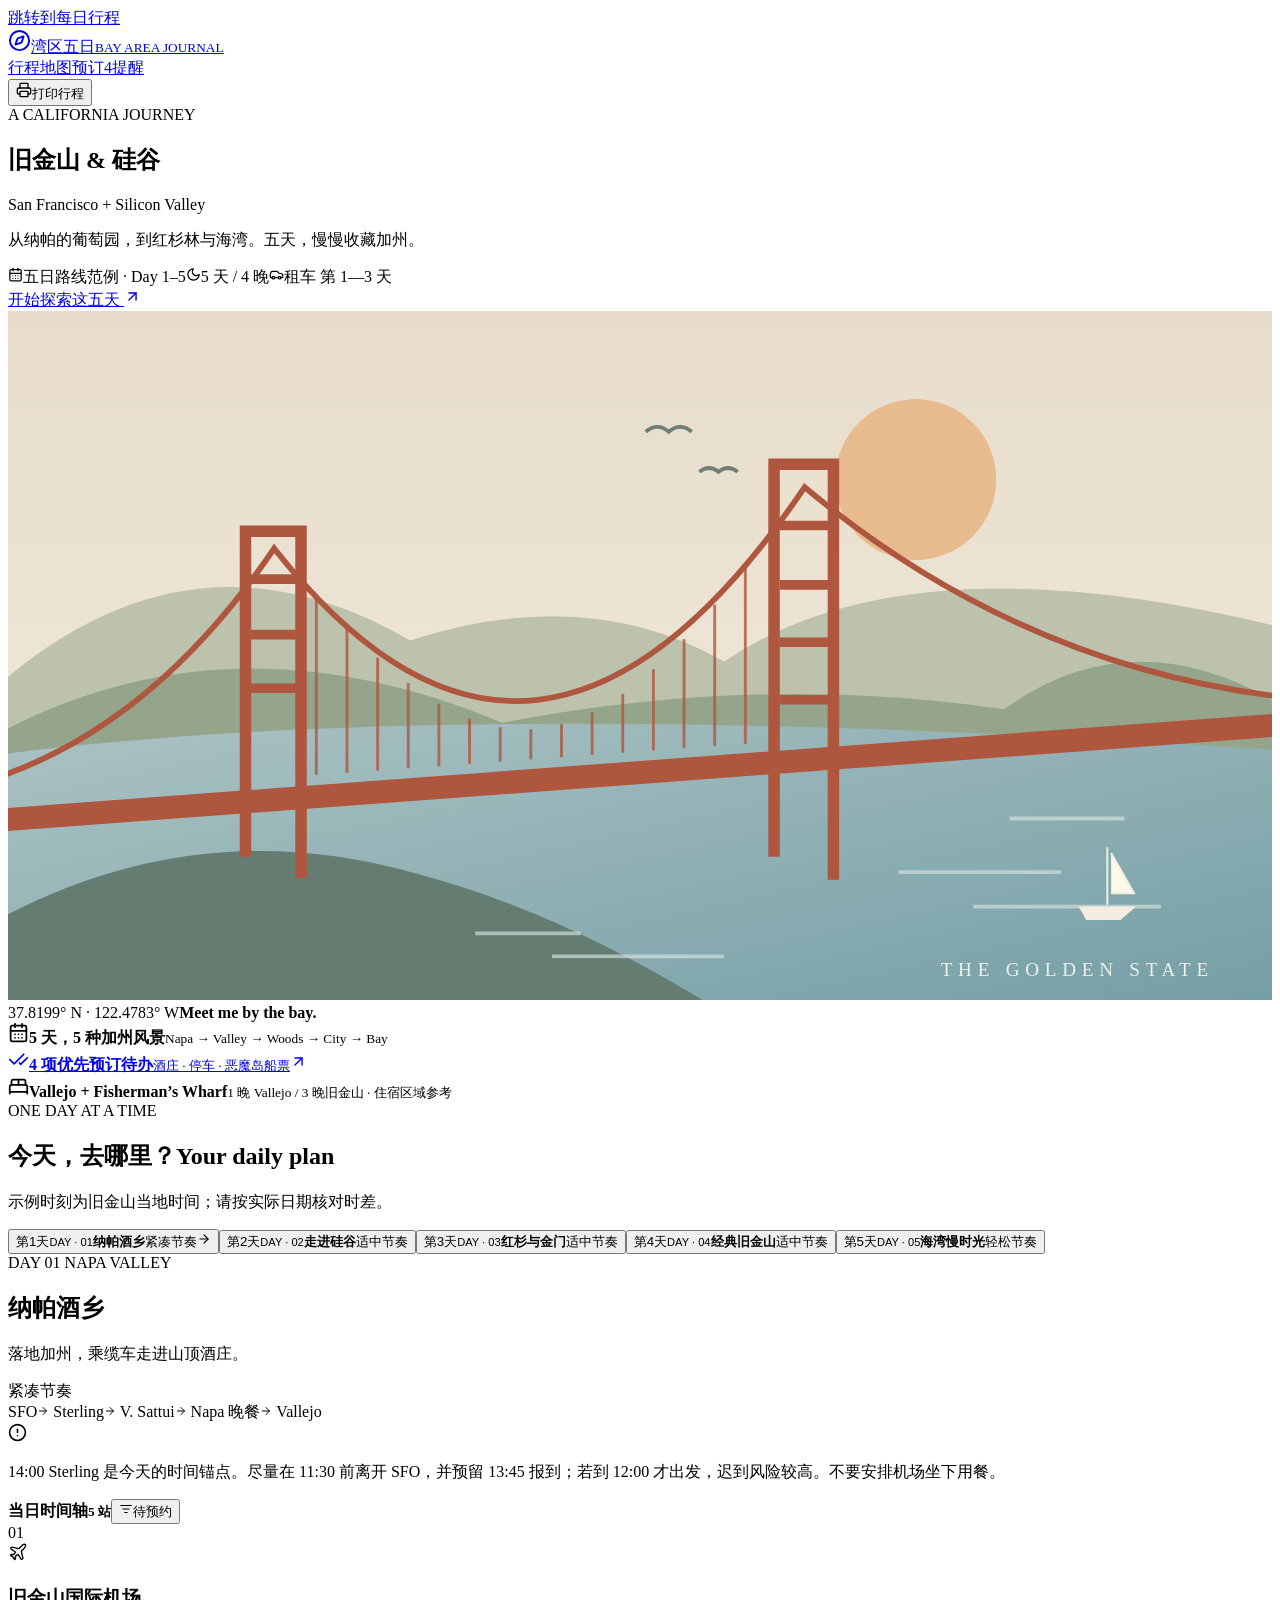
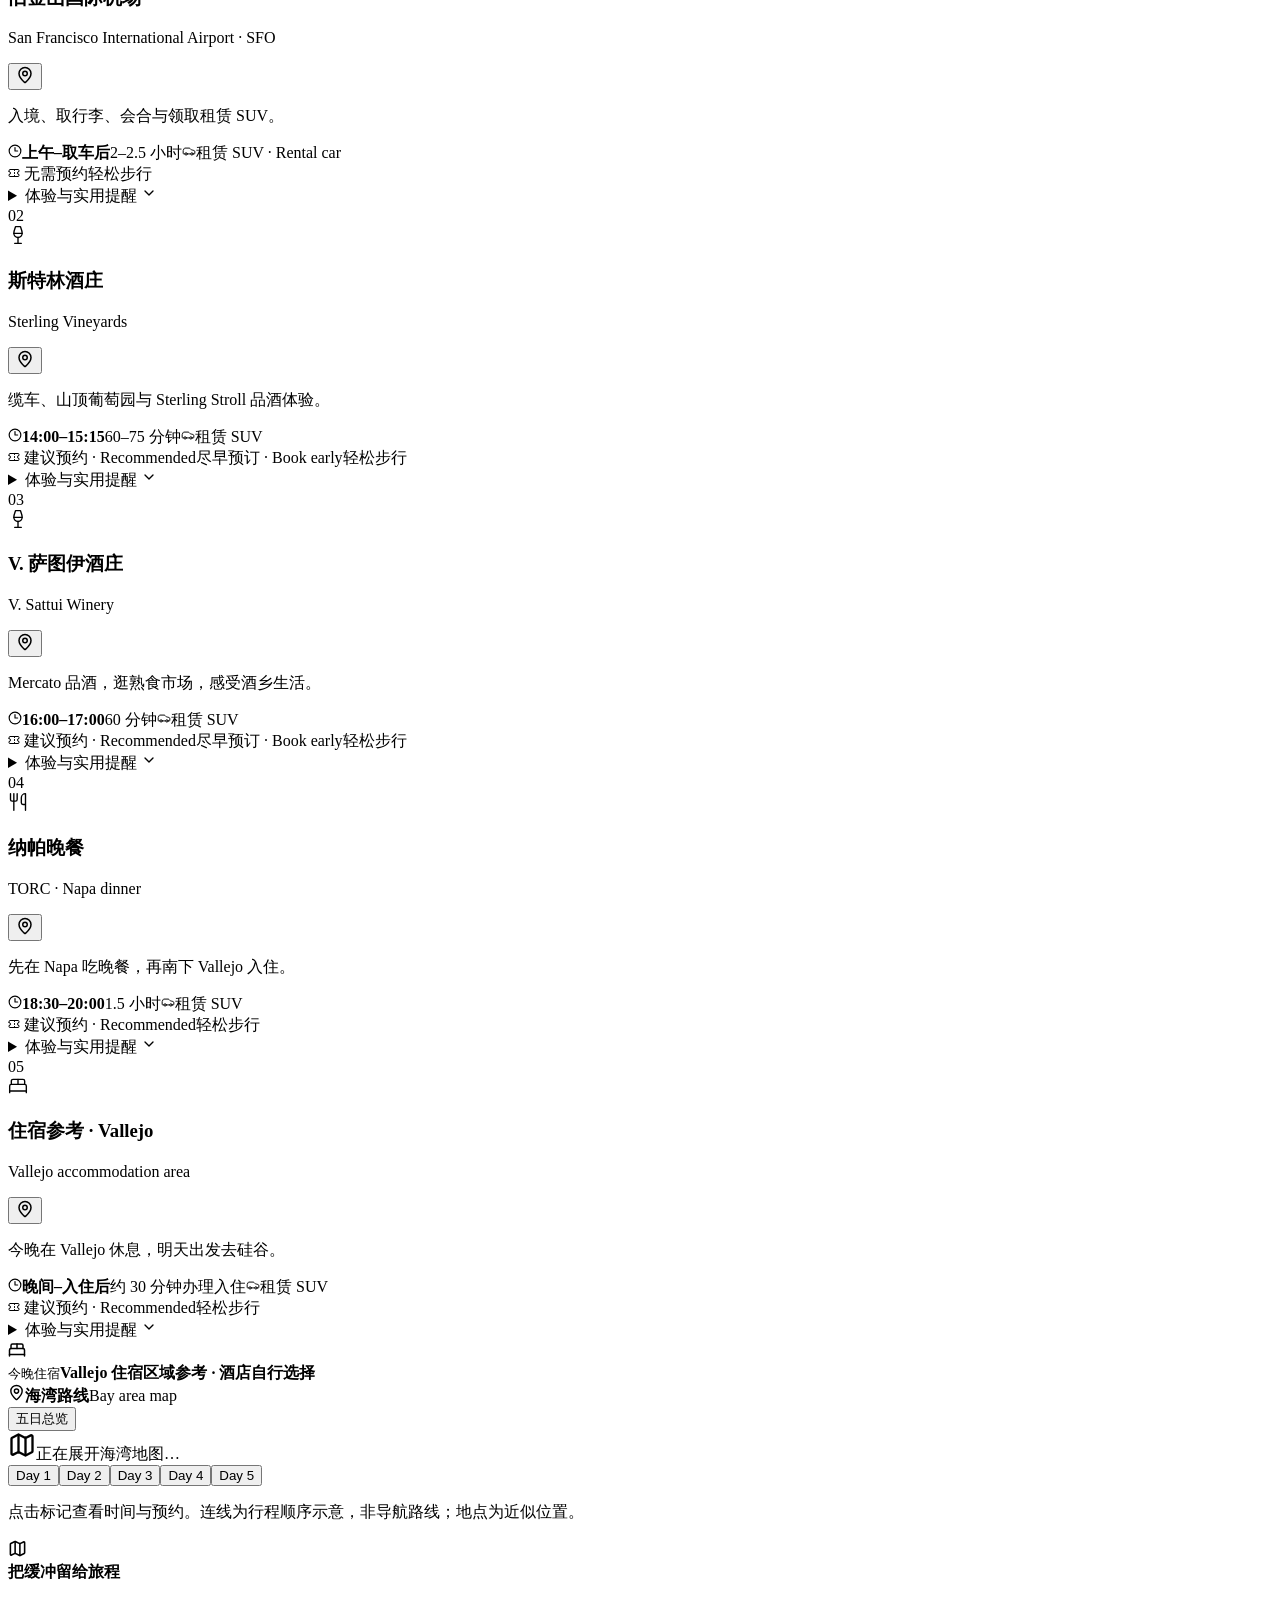
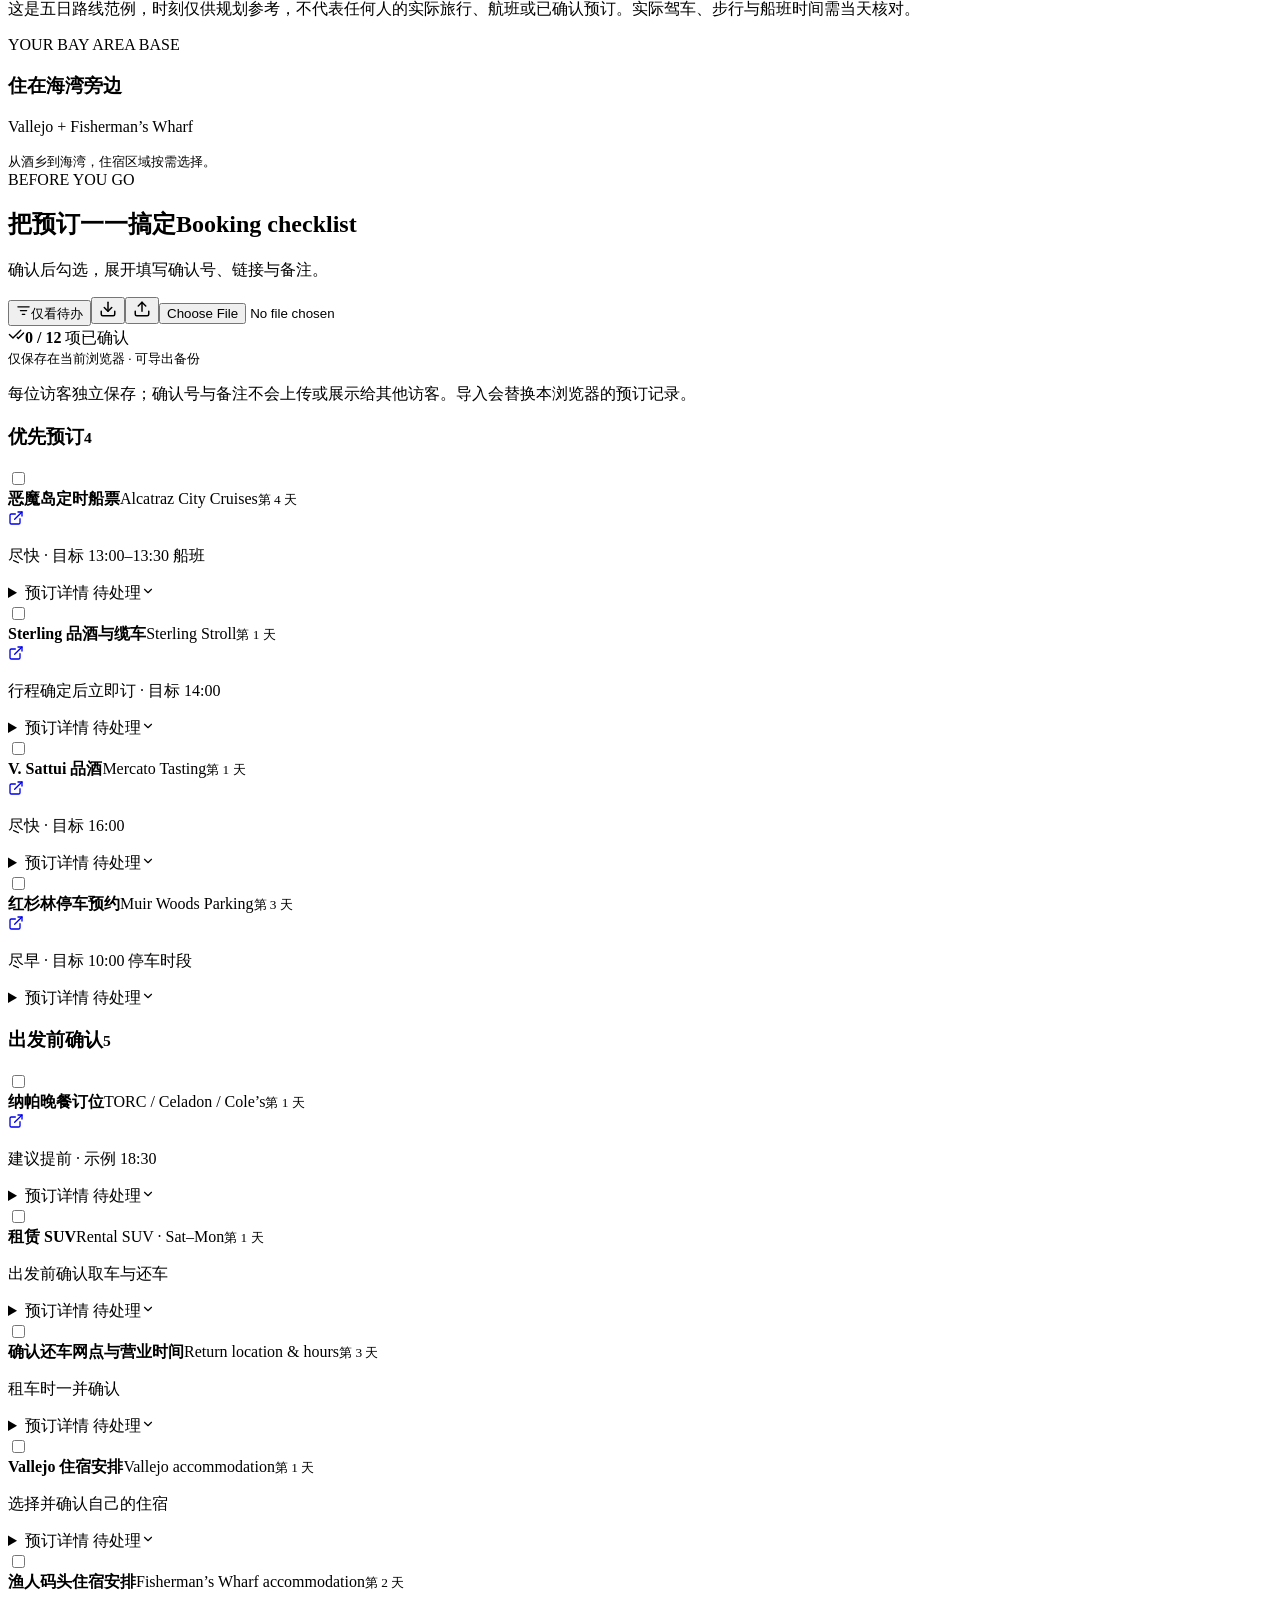
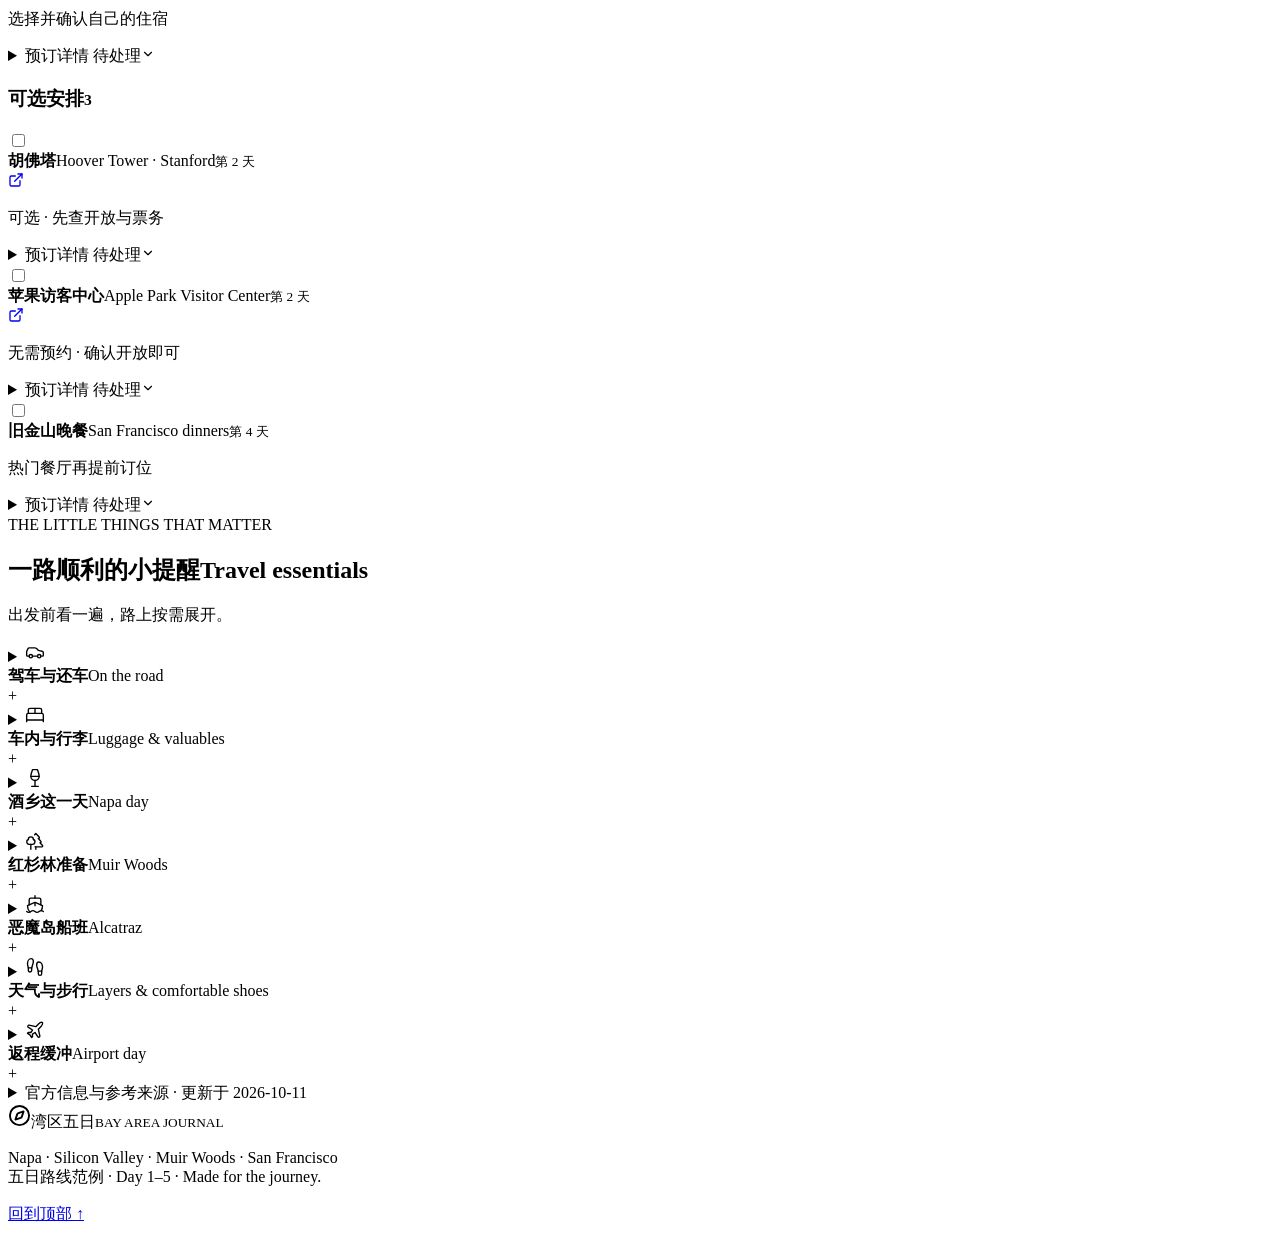
==== index.html @ 63d415f0 "Publish validated anonymous Bay Area itinerary" ====
<!DOCTYPE html><html lang="zh-CN"><head><meta charSet="utf-8"/><meta name="viewport" content="width=device-width, initial-scale=1"/><link rel="stylesheet" href="/sf-bay-trip-2026-site/_next/static/chunks/0ljujl5ax61ys.css" data-precedence="next"/><link rel="preload" as="script" fetchPriority="low" href="/sf-bay-trip-2026-site/_next/static/chunks/19wg2q9r2_sev.js"/><script src="/sf-bay-trip-2026-site/_next/static/chunks/24uma3r477y3f.js" async=""></script><script src="/sf-bay-trip-2026-site/_next/static/chunks/3dmm3v_fq28gc.js" async=""></script><script src="/sf-bay-trip-2026-site/_next/static/chunks/turbopack-2z6iyqf_ph5ec.js" async=""></script><script src="/sf-bay-trip-2026-site/_next/static/chunks/0umf92h1sb77c.js" async=""></script><script src="/sf-bay-trip-2026-site/_next/static/chunks/0x7n_45rhnqtu.js" async=""></script><script src="/sf-bay-trip-2026-site/_next/static/chunks/0rsvpz_dwqpi7.js" async=""></script><title>湾区五日 | 旧金山 · 硅谷 · 纳帕</title><meta name="description" content="旧金山、纳帕、硅谷与红杉林五日路线范例。每日时间轴、互动地图与浏览器本地预订清单。"/><link rel="icon" href="/sf-bay-trip-2026-site/favicon.svg"/><script src="/sf-bay-trip-2026-site/_next/static/chunks/0cz1d0mv5g_q7.js" noModule=""></script></head><body><div hidden=""><!--$--><!--/$--></div><a class="skip-link" href="#itinerary">跳转到每日行程</a><header class="site-header"><div class="header-inner"><a class="brand" href="#top"><svg xmlns="http://www.w3.org/2000/svg" width="23" height="23" viewBox="0 0 24 24" fill="none" stroke="currentColor" stroke-width="2" stroke-linecap="round" stroke-linejoin="round" class="lucide lucide-compass"><path d="m16.24 7.76-1.804 5.411a2 2 0 0 1-1.265 1.265L7.76 16.24l1.804-5.411a2 2 0 0 1 1.265-1.265z"></path><circle cx="12" cy="12" r="10"></circle></svg><span>湾区五日<small>BAY AREA JOURNAL</small></span></a><nav aria-label="主要导航"><a href="#itinerary">行程</a><a href="#route-map">地图</a><a href="#bookings">预订<span class="nav-count">4</span></a><a href="#notes">提醒</a></nav><button class="print-button" aria-label="打印所选日期行程"><svg xmlns="http://www.w3.org/2000/svg" width="16" height="16" viewBox="0 0 24 24" fill="none" stroke="currentColor" stroke-width="2" stroke-linecap="round" stroke-linejoin="round" class="lucide lucide-printer"><path d="M6 18H4a2 2 0 0 1-2-2v-5a2 2 0 0 1 2-2h16a2 2 0 0 1 2 2v5a2 2 0 0 1-2 2h-2"></path><path d="M6 9V3a1 1 0 0 1 1-1h10a1 1 0 0 1 1 1v6"></path><rect x="6" y="14" width="12" height="8" rx="1"></rect></svg><span>打印行程</span></button></div></header><main id="top" class="page-shell"><section class="hero" aria-labelledby="trip-title"><div class="hero-copy"><div class="eyebrow"><span class="small-line"></span> A CALIFORNIA JOURNEY</div><h1 id="trip-title">旧金山<span class="hero-amp"> &amp; </span>硅谷</h1><p class="hero-english">San Francisco + Silicon Valley</p><p class="hero-subtitle">从纳帕的葡萄园，到红杉林与海湾。五天，慢慢收藏加州。</p><div class="hero-facts"><span><svg xmlns="http://www.w3.org/2000/svg" width="15" height="15" viewBox="0 0 24 24" fill="none" stroke="currentColor" stroke-width="2" stroke-linecap="round" stroke-linejoin="round" class="lucide lucide-calendar-days" aria-hidden="true"><path d="M8 2v4"></path><path d="M16 2v4"></path><rect width="18" height="18" x="3" y="4" rx="2"></rect><path d="M3 10h18"></path><path d="M8 14h.01"></path><path d="M12 14h.01"></path><path d="M16 14h.01"></path><path d="M8 18h.01"></path><path d="M12 18h.01"></path><path d="M16 18h.01"></path></svg>五日路线范例 · Day 1–5</span><span><svg xmlns="http://www.w3.org/2000/svg" width="15" height="15" viewBox="0 0 24 24" fill="none" stroke="currentColor" stroke-width="2" stroke-linecap="round" stroke-linejoin="round" class="lucide lucide-moon" aria-hidden="true"><path d="M12 3a6 6 0 0 0 9 9 9 9 0 1 1-9-9Z"></path></svg>5 天 / 4 晚</span><span><svg xmlns="http://www.w3.org/2000/svg" width="15" height="15" viewBox="0 0 24 24" fill="none" stroke="currentColor" stroke-width="2" stroke-linecap="round" stroke-linejoin="round" class="lucide lucide-car" aria-hidden="true"><path d="M19 17h2c.6 0 1-.4 1-1v-3c0-.9-.7-1.7-1.5-1.9C18.7 10.6 16 10 16 10s-1.3-1.4-2.2-2.3c-.5-.4-1.1-.7-1.8-.7H5c-.6 0-1.1.4-1.4.9l-1.4 2.9A3.7 3.7 0 0 0 2 12v4c0 .6.4 1 1 1h2"></path><circle cx="7" cy="17" r="2"></circle><path d="M9 17h6"></path><circle cx="17" cy="17" r="2"></circle></svg>租车 第 1—3 天</span></div><a class="hero-link" href="#itinerary">开始探索这五天 <svg xmlns="http://www.w3.org/2000/svg" width="17" height="17" viewBox="0 0 24 24" fill="none" stroke="currentColor" stroke-width="2" stroke-linecap="round" stroke-linejoin="round" class="lucide lucide-arrow-up-right"><path d="M7 7h10v10"></path><path d="M7 17 17 7"></path></svg></a></div><div class="hero-visual"><svg class="bay-art" viewBox="0 0 660 360" role="img" aria-label="金门大桥、海湾与加州山丘的插画"><defs><linearGradient id="sky" x2="0" y2="1"><stop stop-color="#e7dcca"></stop><stop offset="1" stop-color="#f4ece0"></stop></linearGradient><linearGradient id="bay" x2="1" y2="1"><stop stop-color="#abc2c3"></stop><stop offset="1" stop-color="#759fa6"></stop></linearGradient></defs><rect width="660" height="360" fill="url(#sky)"></rect><circle cx="474" cy="88" r="42" fill="#e7bb8e"></circle><path d="M0 191 Q100 108 210 172 Q302 142 374 183 Q470 118 660 164 V360 H0Z" fill="#bdc2ad"></path><path d="M0 218 Q120 157 258 215 Q393 189 520 208 Q585 161 660 203 V360 H0Z" fill="#94a58c"></path><path d="M0 231 Q240 201 660 229 V360 H0Z" fill="url(#bay)"></path><path d="M0 315 Q103 262 214 294 Q286 313 363 360 H0Z" fill="#657c70"></path><g fill="none" stroke="#ae573e" stroke-width="6"><path d="M124 285V115H153V296M400 285V80H431V297"></path><path d="M126 140H151M126 169H151M126 197H151M403 112H429M403 143H429M403 173H429M403 203H429" stroke-width="5"></path><path d="M-20 267L680 215" stroke-width="12"></path><path d="M-10 245Q75 218 139 124 Q276 298 416 92 Q533 190 680 203" stroke-width="3"></path></g><g stroke="#ae573e" stroke-width="1.5" opacity=".8"><path d="M161 148.6209873114438V242.29090909090908"></path><path d="M177 165.56352219335943V241.12727272727273"></path><path d="M193 180.99699925112176V239.96363636363637"></path><path d="M209 194.35390211245488V238.8"></path><path d="M225 205.13490673886795V237.63636363636363"></path><path d="M241 212.92527865892436V236.47272727272727"></path><path d="M257 217.40849237637886V235.3090909090909"></path><path d="M273 218.37662570731655V234.14545454545456"></path><path d="M289 215.73718770808873V232.9818181818182"></path><path d="M305 209.5161559726616V231.8181818181818"></path><path d="M321 199.8571235579891V230.65454545454546"></path><path d="M337 187.01658355140958V229.4909090909091"></path><path d="M353 171.35550612950766V228.3272727272727"></path><path d="M369 153.32748470824444V227.16363636363636"></path><path d="M385 133.46384045129759V226"></path></g><g stroke="#d6e3df" stroke-width="2" opacity=".65"><path d="M465 293h85m-46 18h98M244 325h55m-15 12h90M523 265h60"></path></g><path d="M559 311h30l-8 7h-18Z" fill="#f4ede0"></path><path d="M574 280v30m2-27l12 21h-12" fill="#fff8e9" stroke="#f4ede0" stroke-width="1"></path><g stroke="#6e7f78" stroke-width="2" fill="none"><path d="M333 63q6-5 12 0q6-5 12 0M361 84q5-4 10 0q5-4 10 0"></path></g><text x="487" y="347" font-size="10" fill="#edf1e8" letter-spacing="3">THE GOLDEN STATE</text></svg><div class="art-label"><span>37.8199° N · 122.4783° W</span><strong>Meet me by the bay.</strong></div></div></section><div class="trip-overview"><div><svg xmlns="http://www.w3.org/2000/svg" width="21" height="21" viewBox="0 0 24 24" fill="none" stroke="currentColor" stroke-width="2" stroke-linecap="round" stroke-linejoin="round" class="lucide lucide-calendar-days"><path d="M8 2v4"></path><path d="M16 2v4"></path><rect width="18" height="18" x="3" y="4" rx="2"></rect><path d="M3 10h18"></path><path d="M8 14h.01"></path><path d="M12 14h.01"></path><path d="M16 14h.01"></path><path d="M8 18h.01"></path><path d="M12 18h.01"></path><path d="M16 18h.01"></path></svg><span><strong>5<!-- --> 天，<!-- -->5<!-- --> 种加州风景</strong><small>Napa → Valley → Woods → City → Bay</small></span></div><a href="#bookings"><svg xmlns="http://www.w3.org/2000/svg" width="21" height="21" viewBox="0 0 24 24" fill="none" stroke="currentColor" stroke-width="2" stroke-linecap="round" stroke-linejoin="round" class="lucide lucide-check-check"><path d="M18 6 7 17l-5-5"></path><path d="m22 10-7.5 7.5L13 16"></path></svg><span><strong>4<!-- --> 项优先预订待办</strong><small>酒庄 · 停车 · 恶魔岛船票</small></span><svg xmlns="http://www.w3.org/2000/svg" width="17" height="17" viewBox="0 0 24 24" fill="none" stroke="currentColor" stroke-width="2" stroke-linecap="round" stroke-linejoin="round" class="lucide lucide-arrow-up-right"><path d="M7 7h10v10"></path><path d="M7 17 17 7"></path></svg></a><div><svg xmlns="http://www.w3.org/2000/svg" width="21" height="21" viewBox="0 0 24 24" fill="none" stroke="currentColor" stroke-width="2" stroke-linecap="round" stroke-linejoin="round" class="lucide lucide-bed-double"><path d="M2 20v-8a2 2 0 0 1 2-2h16a2 2 0 0 1 2 2v8"></path><path d="M4 10V6a2 2 0 0 1 2-2h12a2 2 0 0 1 2 2v4"></path><path d="M12 4v6"></path><path d="M2 18h20"></path></svg><span><strong>Vallejo + Fisherman’s Wharf</strong><small>1 晚 Vallejo / 3 晚旧金山 · 住宿区域参考</small></span></div></div><section id="itinerary" class="section-block itinerary-section"><div class="section-heading"><div><div class="eyebrow">ONE DAY AT A TIME</div><h2>今天，去哪里？<span>Your daily plan</span></h2><p>示例时刻为旧金山当地时间；请按实际日期核对时差。</p></div></div><div class="day-tabs" role="tablist" aria-label="选择行程日期"><button id="tab-day-1" role="tab" aria-selected="true" aria-controls="day-panel" tabindex="0" class="day-tab day-active"><span class="day-tab-date">第1天<small>DAY<!-- --> · <!-- -->01</small></span><strong>纳帕酒乡</strong><span class="day-tab-pace"><i style="background:#ad593e"></i>紧凑<!-- -->节奏<svg xmlns="http://www.w3.org/2000/svg" width="14" height="14" viewBox="0 0 24 24" fill="none" stroke="currentColor" stroke-width="2" stroke-linecap="round" stroke-linejoin="round" class="lucide lucide-arrow-right"><path d="M5 12h14"></path><path d="m12 5 7 7-7 7"></path></svg></span></button><button id="tab-day-2" role="tab" aria-selected="false" aria-controls="day-panel" tabindex="-1" class="day-tab "><span class="day-tab-date">第2天<small>DAY<!-- --> · <!-- -->02</small></span><strong>走进硅谷</strong><span class="day-tab-pace"><i style="background:#53718c"></i>适中<!-- -->节奏</span></button><button id="tab-day-3" role="tab" aria-selected="false" aria-controls="day-panel" tabindex="-1" class="day-tab "><span class="day-tab-date">第3天<small>DAY<!-- --> · <!-- -->03</small></span><strong>红杉与金门</strong><span class="day-tab-pace"><i style="background:#577461"></i>适中<!-- -->节奏</span></button><button id="tab-day-4" role="tab" aria-selected="false" aria-controls="day-panel" tabindex="-1" class="day-tab "><span class="day-tab-date">第4天<small>DAY<!-- --> · <!-- -->04</small></span><strong>经典旧金山</strong><span class="day-tab-pace"><i style="background:#817195"></i>适中<!-- -->节奏</span></button><button id="tab-day-5" role="tab" aria-selected="false" aria-controls="day-panel" tabindex="-1" class="day-tab "><span class="day-tab-date">第5天<small>DAY<!-- --> · <!-- -->05</small></span><strong>海湾慢时光</strong><span class="day-tab-pace"><i style="background:#8b794d"></i>轻松<!-- -->节奏</span></button></div><div id="day-panel" role="tabpanel" aria-labelledby="tab-day-1" class="day-panel"><div class="day-intro"><div><div class="eyebrow">DAY <!-- -->01<!-- --> <span class="intro-dot"></span> <!-- -->NAPA VALLEY</div><h2>纳帕酒乡</h2><p>落地加州，乘缆车走进山顶酒庄。</p></div><span class="pace-indicator"><span class="pace-bars pace-1"><i></i><i></i><i></i></span>紧凑<!-- -->节奏</span></div><div class="route-strip"><span> <!-- -->SFO</span><span><svg xmlns="http://www.w3.org/2000/svg" width="12" height="12" viewBox="0 0 24 24" fill="none" stroke="currentColor" stroke-width="2" stroke-linecap="round" stroke-linejoin="round" class="lucide lucide-arrow-right"><path d="M5 12h14"></path><path d="m12 5 7 7-7 7"></path></svg> <!-- -->Sterling</span><span><svg xmlns="http://www.w3.org/2000/svg" width="12" height="12" viewBox="0 0 24 24" fill="none" stroke="currentColor" stroke-width="2" stroke-linecap="round" stroke-linejoin="round" class="lucide lucide-arrow-right"><path d="M5 12h14"></path><path d="m12 5 7 7-7 7"></path></svg> <!-- -->V. Sattui</span><span><svg xmlns="http://www.w3.org/2000/svg" width="12" height="12" viewBox="0 0 24 24" fill="none" stroke="currentColor" stroke-width="2" stroke-linecap="round" stroke-linejoin="round" class="lucide lucide-arrow-right"><path d="M5 12h14"></path><path d="m12 5 7 7-7 7"></path></svg> <!-- -->Napa 晚餐</span><span><svg xmlns="http://www.w3.org/2000/svg" width="12" height="12" viewBox="0 0 24 24" fill="none" stroke="currentColor" stroke-width="2" stroke-linecap="round" stroke-linejoin="round" class="lucide lucide-arrow-right"><path d="M5 12h14"></path><path d="m12 5 7 7-7 7"></path></svg> <!-- -->Vallejo</span></div><div class="day-warning"><svg xmlns="http://www.w3.org/2000/svg" width="19" height="19" viewBox="0 0 24 24" fill="none" stroke="currentColor" stroke-width="2" stroke-linecap="round" stroke-linejoin="round" class="lucide lucide-circle-alert"><circle cx="12" cy="12" r="10"></circle><line x1="12" x2="12" y1="8" y2="12"></line><line x1="12" x2="12.01" y1="16" y2="16"></line></svg><p>14:00 Sterling 是今天的时间锚点。尽量在 11:30 前离开 SFO，并预留 13:45 报到；若到 12:00 才出发，迟到风险较高。不要安排机场坐下用餐。</p></div><div class="day-layout"><div class="timeline-column"><div class="timeline-toolbar"><strong>当日时间轴<small>5<!-- --> 站</small></strong><button class="filter-button " aria-pressed="false"><svg xmlns="http://www.w3.org/2000/svg" width="14" height="14" viewBox="0 0 24 24" fill="none" stroke="currentColor" stroke-width="2" stroke-linecap="round" stroke-linejoin="round" class="lucide lucide-list-filter"><path d="M3 6h18"></path><path d="M7 12h10"></path><path d="M10 18h4"></path></svg>待预约</button></div><div class="timeline"><article class="stop-card " id="stop-sfo-arrival"><div class="timeline-dot">01</div><div class="stop-top"><div class="stop-icon"><svg xmlns="http://www.w3.org/2000/svg" width="20" height="20" viewBox="0 0 24 24" fill="none" stroke="currentColor" stroke-width="1.65" stroke-linecap="round" stroke-linejoin="round" class="lucide lucide-plane" aria-hidden="true"><path d="M17.8 19.2 16 11l3.5-3.5C21 6 21.5 4 21 3c-1-.5-3 0-4.5 1.5L13 8 4.8 6.2c-.5-.1-.9.1-1.1.5l-.3.5c-.2.5-.1 1 .3 1.3L9 12l-2 3H4l-1 1 3 2 2 3 1-1v-3l3-2 3.5 5.3c.3.4.8.5 1.3.3l.5-.2c.4-.3.6-.7.5-1.2z"></path></svg></div><div class="stop-heading"><h3>旧金山国际机场</h3><p lang="en">San Francisco International Airport · SFO</p></div><button class="icon-button map-focus" title="在地图上查看" aria-label="在地图上查看旧金山国际机场"><svg xmlns="http://www.w3.org/2000/svg" width="18" height="18" viewBox="0 0 24 24" fill="none" stroke="currentColor" stroke-width="2" stroke-linecap="round" stroke-linejoin="round" class="lucide lucide-map-pin"><path d="M20 10c0 4.993-5.539 10.193-7.399 11.799a1 1 0 0 1-1.202 0C9.539 20.193 4 14.993 4 10a8 8 0 0 1 16 0"></path><circle cx="12" cy="10" r="3"></circle></svg></button></div><p class="stop-description">入境、取行李、会合与领取租赁 SUV。</p><div class="stop-meta"><span><svg xmlns="http://www.w3.org/2000/svg" width="14" height="14" viewBox="0 0 24 24" fill="none" stroke="currentColor" stroke-width="2" stroke-linecap="round" stroke-linejoin="round" class="lucide lucide-clock3"><circle cx="12" cy="12" r="10"></circle><polyline points="12 6 12 12 16.5 12"></polyline></svg><strong>上午<!-- -->–<!-- -->取车后</strong></span><span>2–2.5 小时</span><span><svg xmlns="http://www.w3.org/2000/svg" width="14" height="14" viewBox="0 0 24 24" fill="none" stroke="currentColor" stroke-width="1.65" stroke-linecap="round" stroke-linejoin="round" class="lucide lucide-car" aria-hidden="true"><path d="M19 17h2c.6 0 1-.4 1-1v-3c0-.9-.7-1.7-1.5-1.9C18.7 10.6 16 10 16 10s-1.3-1.4-2.2-2.3c-.5-.4-1.1-.7-1.8-.7H5c-.6 0-1.1.4-1.4.9l-1.4 2.9A3.7 3.7 0 0 0 2 12v4c0 .6.4 1 1 1h2"></path><circle cx="7" cy="17" r="2"></circle><path d="M9 17h6"></path><circle cx="17" cy="17" r="2"></circle></svg>租赁 SUV · Rental car</span></div><div class="badges"><span class="badge "><svg xmlns="http://www.w3.org/2000/svg" width="12" height="12" viewBox="0 0 24 24" fill="none" stroke="currentColor" stroke-width="2" stroke-linecap="round" stroke-linejoin="round" class="lucide lucide-ticket"><path d="M2 9a3 3 0 0 1 0 6v2a2 2 0 0 0 2 2h16a2 2 0 0 0 2-2v-2a3 3 0 0 1 0-6V7a2 2 0 0 0-2-2H4a2 2 0 0 0-2 2Z"></path><path d="M13 5v2"></path><path d="M13 17v2"></path><path d="M13 11v2"></path></svg> <!-- -->无需预约</span><span class="badge">轻松步行</span></div><details class="stop-details"><summary>体验与实用提醒 <svg xmlns="http://www.w3.org/2000/svg" width="16" height="16" viewBox="0 0 24 24" fill="none" stroke="currentColor" stroke-width="2" stroke-linecap="round" stroke-linejoin="round" class="lucide lucide-chevron-down"><path d="m6 9 6 6 6-6"></path></svg></summary><div class="details-content"><div><h4>看什么 · Highlights</h4><ul><li>入境、取行李与领取租车</li><li>根据实际到达时间安排第一天</li></ul></div><div><h4>留意什么 · Notes</h4><ul><li>给入境、行李与取车留出缓冲；机场至酒庄车程受交通影响。</li><li>14:00 酒庄时段仅为示例；根据实际航班和车程选择预订时段。</li><li>如遇延误，联系酒庄调整时段。</li></ul></div><dl class="detail-facts"><div><dt><svg xmlns="http://www.w3.org/2000/svg" width="15" height="15" viewBox="0 0 24 24" fill="none" stroke="currentColor" stroke-width="2" stroke-linecap="round" stroke-linejoin="round" class="lucide lucide-footprints"><path d="M4 16v-2.38C4 11.5 2.97 10.5 3 8c.03-2.72 1.49-6 4.5-6C9.37 2 10 3.8 10 5.5c0 3.11-2 5.66-2 8.68V16a2 2 0 1 1-4 0Z"></path><path d="M20 20v-2.38c0-2.12 1.03-3.12 1-5.62-.03-2.72-1.49-6-4.5-6C14.63 6 14 7.8 14 9.5c0 3.11 2 5.66 2 8.68V20a2 2 0 1 0 4 0Z"></path><path d="M16 17h4"></path><path d="M4 13h4"></path></svg>步行强度</dt><dd>轻松 · 机场步行</dd></div><div><dt><svg xmlns="http://www.w3.org/2000/svg" width="15" height="15" viewBox="0 0 24 24" fill="none" stroke="currentColor" stroke-width="2" stroke-linecap="round" stroke-linejoin="round" class="lucide lucide-circle-parking"><circle cx="12" cy="12" r="10"></circle><path d="M9 17V7h4a3 3 0 0 1 0 6H9"></path></svg>交通 / 停车</dt><dd>按租车公司指示前往 Rental Car Center；确认取车网点。</dd></div><div><dt><svg xmlns="http://www.w3.org/2000/svg" width="15" height="15" viewBox="0 0 24 24" fill="none" stroke="currentColor" stroke-width="2" stroke-linecap="round" stroke-linejoin="round" class="lucide lucide-circle-dollar-sign"><circle cx="12" cy="12" r="10"></circle><path d="M16 8h-6a2 2 0 1 0 0 4h4a2 2 0 1 1 0 4H8"></path><path d="M12 18V6"></path></svg>费用参考</dt><dd>租车、油费与过桥费另计</dd></div></dl><div class="detail-actions"><a href="https://www.google.com/maps/search/?api=1&amp;query=San%20Francisco%20International%20Airport%20%C2%B7%20SFO" target="_blank" rel="noopener noreferrer">地图导航 <svg xmlns="http://www.w3.org/2000/svg" width="13" height="13" viewBox="0 0 24 24" fill="none" stroke="currentColor" stroke-width="2" stroke-linecap="round" stroke-linejoin="round" class="lucide lucide-external-link"><path d="M15 3h6v6"></path><path d="M10 14 21 3"></path><path d="M18 13v6a2 2 0 0 1-2 2H5a2 2 0 0 1-2-2V8a2 2 0 0 1 2-2h6"></path></svg></a></div></div></details></article><article class="stop-card " id="stop-sterling"><div class="timeline-dot">02</div><div class="stop-top"><div class="stop-icon"><svg xmlns="http://www.w3.org/2000/svg" width="20" height="20" viewBox="0 0 24 24" fill="none" stroke="currentColor" stroke-width="1.65" stroke-linecap="round" stroke-linejoin="round" class="lucide lucide-wine" aria-hidden="true"><path d="M8 22h8"></path><path d="M7 10h10"></path><path d="M12 15v7"></path><path d="M12 15a5 5 0 0 0 5-5c0-2-.5-4-2-8H9c-1.5 4-2 6-2 8a5 5 0 0 0 5 5Z"></path></svg></div><div class="stop-heading"><h3>斯特林酒庄</h3><p lang="en">Sterling Vineyards</p></div><button class="icon-button map-focus" title="在地图上查看" aria-label="在地图上查看斯特林酒庄"><svg xmlns="http://www.w3.org/2000/svg" width="18" height="18" viewBox="0 0 24 24" fill="none" stroke="currentColor" stroke-width="2" stroke-linecap="round" stroke-linejoin="round" class="lucide lucide-map-pin"><path d="M20 10c0 4.993-5.539 10.193-7.399 11.799a1 1 0 0 1-1.202 0C9.539 20.193 4 14.993 4 10a8 8 0 0 1 16 0"></path><circle cx="12" cy="10" r="3"></circle></svg></button></div><p class="stop-description">缆车、山顶葡萄园与 Sterling Stroll 品酒体验。</p><div class="stop-meta"><span><svg xmlns="http://www.w3.org/2000/svg" width="14" height="14" viewBox="0 0 24 24" fill="none" stroke="currentColor" stroke-width="2" stroke-linecap="round" stroke-linejoin="round" class="lucide lucide-clock3"><circle cx="12" cy="12" r="10"></circle><polyline points="12 6 12 12 16.5 12"></polyline></svg><strong>14:00<!-- -->–<!-- -->15:15</strong></span><span>60–75 分钟</span><span><svg xmlns="http://www.w3.org/2000/svg" width="14" height="14" viewBox="0 0 24 24" fill="none" stroke="currentColor" stroke-width="1.65" stroke-linecap="round" stroke-linejoin="round" class="lucide lucide-car" aria-hidden="true"><path d="M19 17h2c.6 0 1-.4 1-1v-3c0-.9-.7-1.7-1.5-1.9C18.7 10.6 16 10 16 10s-1.3-1.4-2.2-2.3c-.5-.4-1.1-.7-1.8-.7H5c-.6 0-1.1.4-1.4.9l-1.4 2.9A3.7 3.7 0 0 0 2 12v4c0 .6.4 1 1 1h2"></path><circle cx="7" cy="17" r="2"></circle><path d="M9 17h6"></path><circle cx="17" cy="17" r="2"></circle></svg>租赁 SUV</span></div><div class="badges"><span class="badge badge-accent"><svg xmlns="http://www.w3.org/2000/svg" width="12" height="12" viewBox="0 0 24 24" fill="none" stroke="currentColor" stroke-width="2" stroke-linecap="round" stroke-linejoin="round" class="lucide lucide-ticket"><path d="M2 9a3 3 0 0 1 0 6v2a2 2 0 0 0 2 2h16a2 2 0 0 0 2-2v-2a3 3 0 0 1 0-6V7a2 2 0 0 0-2-2H4a2 2 0 0 0-2 2Z"></path><path d="M13 5v2"></path><path d="M13 17v2"></path><path d="M13 11v2"></path></svg> <!-- -->建议预约 · Recommended</span><span class="badge badge-accent">尽早预订 · Book early</span><span class="badge">轻松步行</span></div><details class="stop-details"><summary>体验与实用提醒 <svg xmlns="http://www.w3.org/2000/svg" width="16" height="16" viewBox="0 0 24 24" fill="none" stroke="currentColor" stroke-width="2" stroke-linecap="round" stroke-linejoin="round" class="lucide lucide-chevron-down"><path d="m6 9 6 6 6-6"></path></svg></summary><div class="details-content"><div><h4>看什么 · Highlights</h4><ul><li>往返空中缆车 Aerial gondola</li><li>自助品酒与葡萄园全景</li></ul></div><div><h4>留意什么 · Notes</h4><ul><li>目标 13:45 报到，行程确认后尽快预订 14:00。</li><li>官网当前标注“建议预约”；本行程依赖固定时段，请当作必办预订。</li><li>偏重景观与游客体验；指定司机不饮酒，提前向酒庄确认司机 / 不品酒访客的选项。</li><li>机场取车明显延误会影响这站；不要在此逗留过久。</li></ul></div><dl class="detail-facts"><div><dt><svg xmlns="http://www.w3.org/2000/svg" width="15" height="15" viewBox="0 0 24 24" fill="none" stroke="currentColor" stroke-width="2" stroke-linecap="round" stroke-linejoin="round" class="lucide lucide-footprints"><path d="M4 16v-2.38C4 11.5 2.97 10.5 3 8c.03-2.72 1.49-6 4.5-6C9.37 2 10 3.8 10 5.5c0 3.11-2 5.66-2 8.68V16a2 2 0 1 1-4 0Z"></path><path d="M20 20v-2.38c0-2.12 1.03-3.12 1-5.62-.03-2.72-1.49-6-4.5-6C14.63 6 14 7.8 14 9.5c0 3.11 2 5.66 2 8.68V20a2 2 0 1 0 4 0Z"></path><path d="M16 17h4"></path><path d="M4 13h4"></path></svg>步行强度</dt><dd>轻松 · 酒庄漫步</dd></div><div><dt><svg xmlns="http://www.w3.org/2000/svg" width="15" height="15" viewBox="0 0 24 24" fill="none" stroke="currentColor" stroke-width="2" stroke-linecap="round" stroke-linejoin="round" class="lucide lucide-circle-parking"><circle cx="12" cy="12" r="10"></circle><path d="M9 17V7h4a3 3 0 0 1 0 6H9"></path></svg>交通 / 停车</dt><dd>酒庄访客停车区；预留停车与缆车排队时间。</dd></div><div><dt><svg xmlns="http://www.w3.org/2000/svg" width="15" height="15" viewBox="0 0 24 24" fill="none" stroke="currentColor" stroke-width="2" stroke-linecap="round" stroke-linejoin="round" class="lucide lucide-circle-dollar-sign"><circle cx="12" cy="12" r="10"></circle><path d="M16 8h-6a2 2 0 1 0 0 4h4a2 2 0 1 1 0 4H8"></path><path d="M12 18V6"></path></svg>费用参考</dt><dd>约 US$55 / 成人 · Sterling Stroll</dd></div></dl><div class="detail-actions"><a href="https://www.sterlingvineyards.com/pages/tastings" target="_blank" rel="noopener noreferrer">官方预订 / 查看<svg xmlns="http://www.w3.org/2000/svg" width="13" height="13" viewBox="0 0 24 24" fill="none" stroke="currentColor" stroke-width="2" stroke-linecap="round" stroke-linejoin="round" class="lucide lucide-external-link"><path d="M15 3h6v6"></path><path d="M10 14 21 3"></path><path d="M18 13v6a2 2 0 0 1-2 2H5a2 2 0 0 1-2-2V8a2 2 0 0 1 2-2h6"></path></svg></a><a href="https://www.google.com/maps/search/?api=1&amp;query=Sterling%20Vineyards" target="_blank" rel="noopener noreferrer">地图导航 <svg xmlns="http://www.w3.org/2000/svg" width="13" height="13" viewBox="0 0 24 24" fill="none" stroke="currentColor" stroke-width="2" stroke-linecap="round" stroke-linejoin="round" class="lucide lucide-external-link"><path d="M15 3h6v6"></path><path d="M10 14 21 3"></path><path d="M18 13v6a2 2 0 0 1-2 2H5a2 2 0 0 1-2-2V8a2 2 0 0 1 2-2h6"></path></svg></a></div></div></details></article><article class="stop-card " id="stop-vsattui"><div class="timeline-dot">03</div><div class="stop-top"><div class="stop-icon"><svg xmlns="http://www.w3.org/2000/svg" width="20" height="20" viewBox="0 0 24 24" fill="none" stroke="currentColor" stroke-width="1.65" stroke-linecap="round" stroke-linejoin="round" class="lucide lucide-wine" aria-hidden="true"><path d="M8 22h8"></path><path d="M7 10h10"></path><path d="M12 15v7"></path><path d="M12 15a5 5 0 0 0 5-5c0-2-.5-4-2-8H9c-1.5 4-2 6-2 8a5 5 0 0 0 5 5Z"></path></svg></div><div class="stop-heading"><h3>V. 萨图伊酒庄</h3><p lang="en">V. Sattui Winery</p></div><button class="icon-button map-focus" title="在地图上查看" aria-label="在地图上查看V. 萨图伊酒庄"><svg xmlns="http://www.w3.org/2000/svg" width="18" height="18" viewBox="0 0 24 24" fill="none" stroke="currentColor" stroke-width="2" stroke-linecap="round" stroke-linejoin="round" class="lucide lucide-map-pin"><path d="M20 10c0 4.993-5.539 10.193-7.399 11.799a1 1 0 0 1-1.202 0C9.539 20.193 4 14.993 4 10a8 8 0 0 1 16 0"></path><circle cx="12" cy="10" r="3"></circle></svg></button></div><p class="stop-description">Mercato 品酒，逛熟食市场，感受酒乡生活。</p><div class="stop-meta"><span><svg xmlns="http://www.w3.org/2000/svg" width="14" height="14" viewBox="0 0 24 24" fill="none" stroke="currentColor" stroke-width="2" stroke-linecap="round" stroke-linejoin="round" class="lucide lucide-clock3"><circle cx="12" cy="12" r="10"></circle><polyline points="12 6 12 12 16.5 12"></polyline></svg><strong>16:00<!-- -->–<!-- -->17:00</strong></span><span>60 分钟</span><span><svg xmlns="http://www.w3.org/2000/svg" width="14" height="14" viewBox="0 0 24 24" fill="none" stroke="currentColor" stroke-width="1.65" stroke-linecap="round" stroke-linejoin="round" class="lucide lucide-car" aria-hidden="true"><path d="M19 17h2c.6 0 1-.4 1-1v-3c0-.9-.7-1.7-1.5-1.9C18.7 10.6 16 10 16 10s-1.3-1.4-2.2-2.3c-.5-.4-1.1-.7-1.8-.7H5c-.6 0-1.1.4-1.4.9l-1.4 2.9A3.7 3.7 0 0 0 2 12v4c0 .6.4 1 1 1h2"></path><circle cx="7" cy="17" r="2"></circle><path d="M9 17h6"></path><circle cx="17" cy="17" r="2"></circle></svg>租赁 SUV</span></div><div class="badges"><span class="badge badge-accent"><svg xmlns="http://www.w3.org/2000/svg" width="12" height="12" viewBox="0 0 24 24" fill="none" stroke="currentColor" stroke-width="2" stroke-linecap="round" stroke-linejoin="round" class="lucide lucide-ticket"><path d="M2 9a3 3 0 0 1 0 6v2a2 2 0 0 0 2 2h16a2 2 0 0 0 2-2v-2a3 3 0 0 1 0-6V7a2 2 0 0 0-2-2H4a2 2 0 0 0-2 2Z"></path><path d="M13 5v2"></path><path d="M13 17v2"></path><path d="M13 11v2"></path></svg> <!-- -->建议预约 · Recommended</span><span class="badge badge-accent">尽早预订 · Book early</span><span class="badge">轻松步行</span></div><details class="stop-details"><summary>体验与实用提醒 <svg xmlns="http://www.w3.org/2000/svg" width="16" height="16" viewBox="0 0 24 24" fill="none" stroke="currentColor" stroke-width="2" stroke-linecap="round" stroke-linejoin="round" class="lucide lucide-chevron-down"><path d="m6 9 6 6 6-6"></path></svg></summary><div class="details-content"><div><h4>看什么 · Highlights</h4><ul><li>Mercato Tasting</li><li>Deli / Market 熟食市场</li><li>野餐式酒庄氛围</li></ul></div><div><h4>留意什么 · Notes</h4><ul><li>周六下午人多，强烈建议提前订位。</li><li>Sterling 至此约 20–30 分钟，视交通而定；15:15 及时离开上一站。</li><li>指定至少一位不饮酒司机；不能全员完成品酒后开车。</li><li>餐饮另计；遵守酒庄不允许自带食物与酒的规定。</li></ul></div><dl class="detail-facts"><div><dt><svg xmlns="http://www.w3.org/2000/svg" width="15" height="15" viewBox="0 0 24 24" fill="none" stroke="currentColor" stroke-width="2" stroke-linecap="round" stroke-linejoin="round" class="lucide lucide-footprints"><path d="M4 16v-2.38C4 11.5 2.97 10.5 3 8c.03-2.72 1.49-6 4.5-6C9.37 2 10 3.8 10 5.5c0 3.11-2 5.66-2 8.68V16a2 2 0 1 1-4 0Z"></path><path d="M20 20v-2.38c0-2.12 1.03-3.12 1-5.62-.03-2.72-1.49-6-4.5-6C14.63 6 14 7.8 14 9.5c0 3.11 2 5.66 2 8.68V20a2 2 0 1 0 4 0Z"></path><path d="M16 17h4"></path><path d="M4 13h4"></path></svg>步行强度</dt><dd>轻松</dd></div><div><dt><svg xmlns="http://www.w3.org/2000/svg" width="15" height="15" viewBox="0 0 24 24" fill="none" stroke="currentColor" stroke-width="2" stroke-linecap="round" stroke-linejoin="round" class="lucide lucide-circle-parking"><circle cx="12" cy="12" r="10"></circle><path d="M9 17V7h4a3 3 0 0 1 0 6H9"></path></svg>交通 / 停车</dt><dd>使用酒庄停车区；周六可能拥挤。</dd></div><div><dt><svg xmlns="http://www.w3.org/2000/svg" width="15" height="15" viewBox="0 0 24 24" fill="none" stroke="currentColor" stroke-width="2" stroke-linecap="round" stroke-linejoin="round" class="lucide lucide-circle-dollar-sign"><circle cx="12" cy="12" r="10"></circle><path d="M16 8h-6a2 2 0 1 0 0 4h4a2 2 0 1 1 0 4H8"></path><path d="M12 18V6"></path></svg>费用参考</dt><dd>约 US$45 / 人 · Mercato Tasting</dd></div></dl><div class="detail-actions"><a href="https://www.vsattui.com/visit/tasting/" target="_blank" rel="noopener noreferrer">官方预订 / 查看<svg xmlns="http://www.w3.org/2000/svg" width="13" height="13" viewBox="0 0 24 24" fill="none" stroke="currentColor" stroke-width="2" stroke-linecap="round" stroke-linejoin="round" class="lucide lucide-external-link"><path d="M15 3h6v6"></path><path d="M10 14 21 3"></path><path d="M18 13v6a2 2 0 0 1-2 2H5a2 2 0 0 1-2-2V8a2 2 0 0 1 2-2h6"></path></svg></a><a href="https://www.google.com/maps/search/?api=1&amp;query=V.%20Sattui%20Winery" target="_blank" rel="noopener noreferrer">地图导航 <svg xmlns="http://www.w3.org/2000/svg" width="13" height="13" viewBox="0 0 24 24" fill="none" stroke="currentColor" stroke-width="2" stroke-linecap="round" stroke-linejoin="round" class="lucide lucide-external-link"><path d="M15 3h6v6"></path><path d="M10 14 21 3"></path><path d="M18 13v6a2 2 0 0 1-2 2H5a2 2 0 0 1-2-2V8a2 2 0 0 1 2-2h6"></path></svg></a></div></div></details></article><article class="stop-card " id="stop-napa-dinner"><div class="timeline-dot">04</div><div class="stop-top"><div class="stop-icon"><svg xmlns="http://www.w3.org/2000/svg" width="20" height="20" viewBox="0 0 24 24" fill="none" stroke="currentColor" stroke-width="1.65" stroke-linecap="round" stroke-linejoin="round" class="lucide lucide-utensils" aria-hidden="true"><path d="M3 2v7c0 1.1.9 2 2 2h4a2 2 0 0 0 2-2V2"></path><path d="M7 2v20"></path><path d="M21 15V2a5 5 0 0 0-5 5v6c0 1.1.9 2 2 2h3Zm0 0v7"></path></svg></div><div class="stop-heading"><h3>纳帕晚餐</h3><p lang="en">TORC · Napa dinner</p></div><button class="icon-button map-focus" title="在地图上查看" aria-label="在地图上查看纳帕晚餐"><svg xmlns="http://www.w3.org/2000/svg" width="18" height="18" viewBox="0 0 24 24" fill="none" stroke="currentColor" stroke-width="2" stroke-linecap="round" stroke-linejoin="round" class="lucide lucide-map-pin"><path d="M20 10c0 4.993-5.539 10.193-7.399 11.799a1 1 0 0 1-1.202 0C9.539 20.193 4 14.993 4 10a8 8 0 0 1 16 0"></path><circle cx="12" cy="10" r="3"></circle></svg></button></div><p class="stop-description">先在 Napa 吃晚餐，再南下 Vallejo 入住。</p><div class="stop-meta"><span><svg xmlns="http://www.w3.org/2000/svg" width="14" height="14" viewBox="0 0 24 24" fill="none" stroke="currentColor" stroke-width="2" stroke-linecap="round" stroke-linejoin="round" class="lucide lucide-clock3"><circle cx="12" cy="12" r="10"></circle><polyline points="12 6 12 12 16.5 12"></polyline></svg><strong>18:30<!-- -->–<!-- -->20:00</strong></span><span>1.5 小时</span><span><svg xmlns="http://www.w3.org/2000/svg" width="14" height="14" viewBox="0 0 24 24" fill="none" stroke="currentColor" stroke-width="1.65" stroke-linecap="round" stroke-linejoin="round" class="lucide lucide-car" aria-hidden="true"><path d="M19 17h2c.6 0 1-.4 1-1v-3c0-.9-.7-1.7-1.5-1.9C18.7 10.6 16 10 16 10s-1.3-1.4-2.2-2.3c-.5-.4-1.1-.7-1.8-.7H5c-.6 0-1.1.4-1.4.9l-1.4 2.9A3.7 3.7 0 0 0 2 12v4c0 .6.4 1 1 1h2"></path><circle cx="7" cy="17" r="2"></circle><path d="M9 17h6"></path><circle cx="17" cy="17" r="2"></circle></svg>租赁 SUV</span></div><div class="badges"><span class="badge badge-accent"><svg xmlns="http://www.w3.org/2000/svg" width="12" height="12" viewBox="0 0 24 24" fill="none" stroke="currentColor" stroke-width="2" stroke-linecap="round" stroke-linejoin="round" class="lucide lucide-ticket"><path d="M2 9a3 3 0 0 1 0 6v2a2 2 0 0 0 2 2h16a2 2 0 0 0 2-2v-2a3 3 0 0 1 0-6V7a2 2 0 0 0-2-2H4a2 2 0 0 0-2 2Z"></path><path d="M13 5v2"></path><path d="M13 17v2"></path><path d="M13 11v2"></path></svg> <!-- -->建议预约 · Recommended</span><span class="badge">轻松步行</span></div><details class="stop-details"><summary>体验与实用提醒 <svg xmlns="http://www.w3.org/2000/svg" width="16" height="16" viewBox="0 0 24 24" fill="none" stroke="currentColor" stroke-width="2" stroke-linecap="round" stroke-linejoin="round" class="lucide lucide-chevron-down"><path d="m6 9 6 6 6-6"></path></svg></summary><div class="details-content"><div><h4>看什么 · Highlights</h4><ul><li>首选 TORC</li><li>备选 Celadon / Cole’s Chop House</li></ul></div><div><h4>留意什么 · Notes</h4><ul><li>先吃晚餐，再去 Vallejo。不要先入住后再折返 Napa。</li><li>餐厅与订位时间待确认；地图以 TORC 为示例位置。</li><li>指定司机继续保持不饮酒。</li></ul></div><dl class="detail-facts"><div><dt><svg xmlns="http://www.w3.org/2000/svg" width="15" height="15" viewBox="0 0 24 24" fill="none" stroke="currentColor" stroke-width="2" stroke-linecap="round" stroke-linejoin="round" class="lucide lucide-footprints"><path d="M4 16v-2.38C4 11.5 2.97 10.5 3 8c.03-2.72 1.49-6 4.5-6C9.37 2 10 3.8 10 5.5c0 3.11-2 5.66-2 8.68V16a2 2 0 1 1-4 0Z"></path><path d="M20 20v-2.38c0-2.12 1.03-3.12 1-5.62-.03-2.72-1.49-6-4.5-6C14.63 6 14 7.8 14 9.5c0 3.11 2 5.66 2 8.68V20a2 2 0 1 0 4 0Z"></path><path d="M16 17h4"></path><path d="M4 13h4"></path></svg>步行强度</dt><dd>轻松</dd></div><div><dt><svg xmlns="http://www.w3.org/2000/svg" width="15" height="15" viewBox="0 0 24 24" fill="none" stroke="currentColor" stroke-width="2" stroke-linecap="round" stroke-linejoin="round" class="lucide lucide-circle-parking"><circle cx="12" cy="12" r="10"></circle><path d="M9 17V7h4a3 3 0 0 1 0 6H9"></path></svg>交通 / 停车</dt><dd>查看 Napa 市中心公共停车场与路边标识。</dd></div><div><dt><svg xmlns="http://www.w3.org/2000/svg" width="15" height="15" viewBox="0 0 24 24" fill="none" stroke="currentColor" stroke-width="2" stroke-linecap="round" stroke-linejoin="round" class="lucide lucide-circle-dollar-sign"><circle cx="12" cy="12" r="10"></circle><path d="M16 8h-6a2 2 0 1 0 0 4h4a2 2 0 1 1 0 4H8"></path><path d="M12 18V6"></path></svg>费用参考</dt><dd>按菜单与点餐决定</dd></div></dl><div class="detail-actions"><a href="https://www.torcnapa.com/" target="_blank" rel="noopener noreferrer">官方预订 / 查看<svg xmlns="http://www.w3.org/2000/svg" width="13" height="13" viewBox="0 0 24 24" fill="none" stroke="currentColor" stroke-width="2" stroke-linecap="round" stroke-linejoin="round" class="lucide lucide-external-link"><path d="M15 3h6v6"></path><path d="M10 14 21 3"></path><path d="M18 13v6a2 2 0 0 1-2 2H5a2 2 0 0 1-2-2V8a2 2 0 0 1 2-2h6"></path></svg></a><a href="https://www.google.com/maps/search/?api=1&amp;query=TORC%20%C2%B7%20Napa%20dinner" target="_blank" rel="noopener noreferrer">地图导航 <svg xmlns="http://www.w3.org/2000/svg" width="13" height="13" viewBox="0 0 24 24" fill="none" stroke="currentColor" stroke-width="2" stroke-linecap="round" stroke-linejoin="round" class="lucide lucide-external-link"><path d="M15 3h6v6"></path><path d="M10 14 21 3"></path><path d="M18 13v6a2 2 0 0 1-2 2H5a2 2 0 0 1-2-2V8a2 2 0 0 1 2-2h6"></path></svg></a></div></div></details></article><article class="stop-card " id="stop-courtyard"><div class="timeline-dot">05</div><div class="stop-top"><div class="stop-icon"><svg xmlns="http://www.w3.org/2000/svg" width="20" height="20" viewBox="0 0 24 24" fill="none" stroke="currentColor" stroke-width="1.65" stroke-linecap="round" stroke-linejoin="round" class="lucide lucide-bed-double" aria-hidden="true"><path d="M2 20v-8a2 2 0 0 1 2-2h16a2 2 0 0 1 2 2v8"></path><path d="M4 10V6a2 2 0 0 1 2-2h12a2 2 0 0 1 2 2v4"></path><path d="M12 4v6"></path><path d="M2 18h20"></path></svg></div><div class="stop-heading"><h3>住宿参考 · Vallejo</h3><p lang="en">Vallejo accommodation area</p></div><button class="icon-button map-focus" title="在地图上查看" aria-label="在地图上查看住宿参考 · Vallejo"><svg xmlns="http://www.w3.org/2000/svg" width="18" height="18" viewBox="0 0 24 24" fill="none" stroke="currentColor" stroke-width="2" stroke-linecap="round" stroke-linejoin="round" class="lucide lucide-map-pin"><path d="M20 10c0 4.993-5.539 10.193-7.399 11.799a1 1 0 0 1-1.202 0C9.539 20.193 4 14.993 4 10a8 8 0 0 1 16 0"></path><circle cx="12" cy="10" r="3"></circle></svg></button></div><p class="stop-description">今晚在 Vallejo 休息，明天出发去硅谷。</p><div class="stop-meta"><span><svg xmlns="http://www.w3.org/2000/svg" width="14" height="14" viewBox="0 0 24 24" fill="none" stroke="currentColor" stroke-width="2" stroke-linecap="round" stroke-linejoin="round" class="lucide lucide-clock3"><circle cx="12" cy="12" r="10"></circle><polyline points="12 6 12 12 16.5 12"></polyline></svg><strong>晚间<!-- -->–<!-- -->入住后</strong></span><span>约 30 分钟办理入住</span><span><svg xmlns="http://www.w3.org/2000/svg" width="14" height="14" viewBox="0 0 24 24" fill="none" stroke="currentColor" stroke-width="1.65" stroke-linecap="round" stroke-linejoin="round" class="lucide lucide-car" aria-hidden="true"><path d="M19 17h2c.6 0 1-.4 1-1v-3c0-.9-.7-1.7-1.5-1.9C18.7 10.6 16 10 16 10s-1.3-1.4-2.2-2.3c-.5-.4-1.1-.7-1.8-.7H5c-.6 0-1.1.4-1.4.9l-1.4 2.9A3.7 3.7 0 0 0 2 12v4c0 .6.4 1 1 1h2"></path><circle cx="7" cy="17" r="2"></circle><path d="M9 17h6"></path><circle cx="17" cy="17" r="2"></circle></svg>租赁 SUV</span></div><div class="badges"><span class="badge badge-accent"><svg xmlns="http://www.w3.org/2000/svg" width="12" height="12" viewBox="0 0 24 24" fill="none" stroke="currentColor" stroke-width="2" stroke-linecap="round" stroke-linejoin="round" class="lucide lucide-ticket"><path d="M2 9a3 3 0 0 1 0 6v2a2 2 0 0 0 2 2h16a2 2 0 0 0 2-2v-2a3 3 0 0 1 0-6V7a2 2 0 0 0-2-2H4a2 2 0 0 0-2 2Z"></path><path d="M13 5v2"></path><path d="M13 17v2"></path><path d="M13 11v2"></path></svg> <!-- -->建议预约 · Recommended</span><span class="badge">轻松步行</span></div><details class="stop-details"><summary>体验与实用提醒 <svg xmlns="http://www.w3.org/2000/svg" width="16" height="16" viewBox="0 0 24 24" fill="none" stroke="currentColor" stroke-width="2" stroke-linecap="round" stroke-linejoin="round" class="lucide lucide-chevron-down"><path d="m6 9 6 6 6-6"></path></svg></summary><div class="details-content"><div><h4>看什么 · Highlights</h4><ul><li>住宿区域仅作路线参考</li><li>酒店与房型自行选择</li></ul></div><div><h4>留意什么 · Notes</h4><ul><li>按自己的实际安排选择酒店；公开版不包含任何人的真实住宿预订。</li><li>核对取消条款、停车费用与行李寄存规则。</li></ul></div><dl class="detail-facts"><div><dt><svg xmlns="http://www.w3.org/2000/svg" width="15" height="15" viewBox="0 0 24 24" fill="none" stroke="currentColor" stroke-width="2" stroke-linecap="round" stroke-linejoin="round" class="lucide lucide-footprints"><path d="M4 16v-2.38C4 11.5 2.97 10.5 3 8c.03-2.72 1.49-6 4.5-6C9.37 2 10 3.8 10 5.5c0 3.11-2 5.66-2 8.68V16a2 2 0 1 1-4 0Z"></path><path d="M20 20v-2.38c0-2.12 1.03-3.12 1-5.62-.03-2.72-1.49-6-4.5-6C14.63 6 14 7.8 14 9.5c0 3.11 2 5.66 2 8.68V20a2 2 0 1 0 4 0Z"></path><path d="M16 17h4"></path><path d="M4 13h4"></path></svg>步行强度</dt><dd>轻松</dd></div><div><dt><svg xmlns="http://www.w3.org/2000/svg" width="15" height="15" viewBox="0 0 24 24" fill="none" stroke="currentColor" stroke-width="2" stroke-linecap="round" stroke-linejoin="round" class="lucide lucide-circle-parking"><circle cx="12" cy="12" r="10"></circle><path d="M9 17V7h4a3 3 0 0 1 0 6H9"></path></svg>交通 / 停车</dt><dd>酒店停车安排与费用需向酒店确认。</dd></div><div><dt><svg xmlns="http://www.w3.org/2000/svg" width="15" height="15" viewBox="0 0 24 24" fill="none" stroke="currentColor" stroke-width="2" stroke-linecap="round" stroke-linejoin="round" class="lucide lucide-circle-dollar-sign"><circle cx="12" cy="12" r="10"></circle><path d="M16 8h-6a2 2 0 1 0 0 4h4a2 2 0 1 1 0 4H8"></path><path d="M12 18V6"></path></svg>费用参考</dt><dd>按实际酒店、房型与日期查询</dd></div></dl><div class="detail-actions"><a href="https://www.google.com/maps/search/?api=1&amp;query=Vallejo%20accommodation%20area" target="_blank" rel="noopener noreferrer">地图导航 <svg xmlns="http://www.w3.org/2000/svg" width="13" height="13" viewBox="0 0 24 24" fill="none" stroke="currentColor" stroke-width="2" stroke-linecap="round" stroke-linejoin="round" class="lucide lucide-external-link"><path d="M15 3h6v6"></path><path d="M10 14 21 3"></path><path d="M18 13v6a2 2 0 0 1-2 2H5a2 2 0 0 1-2-2V8a2 2 0 0 1 2-2h6"></path></svg></a></div></div></details></article></div><div class="overnight"><svg xmlns="http://www.w3.org/2000/svg" width="18" height="18" viewBox="0 0 24 24" fill="none" stroke="currentColor" stroke-width="2" stroke-linecap="round" stroke-linejoin="round" class="lucide lucide-bed-double"><path d="M2 20v-8a2 2 0 0 1 2-2h16a2 2 0 0 1 2 2v8"></path><path d="M4 10V6a2 2 0 0 1 2-2h12a2 2 0 0 1 2 2v4"></path><path d="M12 4v6"></path><path d="M2 18h20"></path></svg><div><small>今晚住宿</small><strong>Vallejo 住宿区域参考 · 酒店自行选择</strong></div></div></div><aside class="map-column" id="route-map"><div class="map-panel"><div class="map-heading"><div><svg xmlns="http://www.w3.org/2000/svg" width="17" height="17" viewBox="0 0 24 24" fill="none" stroke="currentColor" stroke-width="2" stroke-linecap="round" stroke-linejoin="round" class="lucide lucide-map-pin"><path d="M20 10c0 4.993-5.539 10.193-7.399 11.799a1 1 0 0 1-1.202 0C9.539 20.193 4 14.993 4 10a8 8 0 0 1 16 0"></path><circle cx="12" cy="10" r="3"></circle></svg><strong>海湾路线</strong><span>Bay area map</span></div><button class="subtle-button" aria-pressed="false">五日总览</button></div><!--$!--><template data-dgst=""></template><div class="map-loading"><svg xmlns="http://www.w3.org/2000/svg" width="28" height="28" viewBox="0 0 24 24" fill="none" stroke="currentColor" stroke-width="2" stroke-linecap="round" stroke-linejoin="round" class="lucide lucide-map"><path d="M14.106 5.553a2 2 0 0 0 1.788 0l3.659-1.83A1 1 0 0 1 21 4.619v12.764a1 1 0 0 1-.553.894l-4.553 2.277a2 2 0 0 1-1.788 0l-4.212-2.106a2 2 0 0 0-1.788 0l-3.659 1.83A1 1 0 0 1 3 19.381V6.618a1 1 0 0 1 .553-.894l4.553-2.277a2 2 0 0 1 1.788 0z"></path><path d="M15 5.764v15"></path><path d="M9 3.236v15"></path></svg><span>正在展开海湾地图…</span></div><!--/$--><div class="map-legend"><button aria-label="地图选择第1天" class="legend-active"><i style="background:#ad593e"></i>Day <!-- -->1</button><button aria-label="地图选择第2天" class=""><i style="background:#53718c"></i>Day <!-- -->2</button><button aria-label="地图选择第3天" class=""><i style="background:#577461"></i>Day <!-- -->3</button><button aria-label="地图选择第4天" class=""><i style="background:#817195"></i>Day <!-- -->4</button><button aria-label="地图选择第5天" class=""><i style="background:#8b794d"></i>Day <!-- -->5</button></div><p class="map-caption">点击标记查看时间与预约。连线为行程顺序示意，非导航路线；地点为近似位置。</p></div><div class="map-footnote"><svg xmlns="http://www.w3.org/2000/svg" width="19" height="19" viewBox="0 0 24 24" fill="none" stroke="currentColor" stroke-width="2" stroke-linecap="round" stroke-linejoin="round" class="lucide lucide-map"><path d="M14.106 5.553a2 2 0 0 0 1.788 0l3.659-1.83A1 1 0 0 1 21 4.619v12.764a1 1 0 0 1-.553.894l-4.553 2.277a2 2 0 0 1-1.788 0l-4.212-2.106a2 2 0 0 0-1.788 0l-3.659 1.83A1 1 0 0 1 3 19.381V6.618a1 1 0 0 1 .553-.894l4.553-2.277a2 2 0 0 1 1.788 0z"></path><path d="M15 5.764v15"></path><path d="M9 3.236v15"></path></svg><div><strong>把缓冲留给旅程</strong><p>这是五日路线范例，时刻仅供规划参考，不代表任何人的实际旅行、航班或已确认预订。<!-- -->实际驾车、步行与船班时间需当天核对。</p></div></div><div class="mini-trip-card"><span class="eyebrow">YOUR BAY AREA BASE</span><h3>住在海湾旁边</h3><p>Vallejo + Fisherman’s Wharf</p><small>从酒乡到海湾，住宿区域按需选择。</small></div></aside></div></div></section><section id="bookings" class="section-block"><div class="section-heading"><div><div class="eyebrow">BEFORE YOU GO</div><h2>把预订一一搞定<span>Booking checklist</span></h2><p>确认后勾选，展开填写确认号、链接与备注。</p></div><div class="booking-tools"><button class="filter-button " aria-pressed="false"><svg xmlns="http://www.w3.org/2000/svg" width="15" height="15" viewBox="0 0 24 24" fill="none" stroke="currentColor" stroke-width="2" stroke-linecap="round" stroke-linejoin="round" class="lucide lucide-list-filter"><path d="M3 6h18"></path><path d="M7 12h10"></path><path d="M10 18h4"></path></svg>仅看待办</button><button class="icon-button" title="导出预订备份" aria-label="导出预订备份"><svg xmlns="http://www.w3.org/2000/svg" width="18" height="18" viewBox="0 0 24 24" fill="none" stroke="currentColor" stroke-width="2" stroke-linecap="round" stroke-linejoin="round" class="lucide lucide-download"><path d="M21 15v4a2 2 0 0 1-2 2H5a2 2 0 0 1-2-2v-4"></path><polyline points="7 10 12 15 17 10"></polyline><line x1="12" x2="12" y1="15" y2="3"></line></svg></button><button class="icon-button" title="导入预订备份" aria-label="导入预订备份"><svg xmlns="http://www.w3.org/2000/svg" width="18" height="18" viewBox="0 0 24 24" fill="none" stroke="currentColor" stroke-width="2" stroke-linecap="round" stroke-linejoin="round" class="lucide lucide-upload"><path d="M21 15v4a2 2 0 0 1-2 2H5a2 2 0 0 1-2-2v-4"></path><polyline points="17 8 12 3 7 8"></polyline><line x1="12" x2="12" y1="3" y2="15"></line></svg></button><input class="sr-only" type="file" accept=".json,application/json" aria-label="选择预订备份文件"/></div></div><div class="booking-progress"><span><svg xmlns="http://www.w3.org/2000/svg" width="17" height="17" viewBox="0 0 24 24" fill="none" stroke="currentColor" stroke-width="2" stroke-linecap="round" stroke-linejoin="round" class="lucide lucide-check-check"><path d="M18 6 7 17l-5-5"></path><path d="m22 10-7.5 7.5L13 16"></path></svg><strong>0<!-- --> / <!-- -->12</strong> 项已确认</span><div class="progress-track" role="progressbar" aria-label="预订确认进度" aria-valuenow="0" aria-valuemin="0" aria-valuemax="12"><div style="width:0%"></div></div><small>仅保存在当前浏览器 · 可导出备份</small></div><p class="storage-note">每位访客独立保存；确认号与备注不会上传或展示给其他访客。导入会替换本浏览器的预订记录。</p><div class="booking-grid"><div class="booking-group"><h3><span class="priority-dot priority-high"></span>优先预订<small>4</small></h3><div class="booking-item "><div class="booking-row"><input type="checkbox" aria-label="确认恶魔岛定时船票"/><div><strong>恶魔岛定时船票</strong><span>Alcatraz City Cruises</span><small>第 4 天</small></div><a class="icon-button" href="https://www.cityexperiences.com/san-francisco/city-cruises/alcatraz/" target="_blank" rel="noopener noreferrer" aria-label="打开恶魔岛定时船票预订页面"><svg xmlns="http://www.w3.org/2000/svg" width="16" height="16" viewBox="0 0 24 24" fill="none" stroke="currentColor" stroke-width="2" stroke-linecap="round" stroke-linejoin="round" class="lucide lucide-external-link"><path d="M15 3h6v6"></path><path d="M10 14 21 3"></path><path d="M18 13v6a2 2 0 0 1-2 2H5a2 2 0 0 1-2-2V8a2 2 0 0 1 2-2h6"></path></svg></a></div><p class="booking-urgency">尽快 · 目标 13:00–13:30 船班</p><details><summary>预订详情 <span class="booking-status">待处理</span><svg xmlns="http://www.w3.org/2000/svg" width="14" height="14" viewBox="0 0 24 24" fill="none" stroke="currentColor" stroke-width="2" stroke-linecap="round" stroke-linejoin="round" class="lucide lucide-chevron-down"><path d="m6 9 6 6 6-6"></path></svg></summary><div class="booking-fields"><p>按实际人数；只使用官方运营商，提前 30 分钟到 Pier 33。官网可提前约 90 天购买。</p><label>状态<select><option value="pending" selected="">待处理</option><option value="confirmed">已确认 / 已预订</option></select></label><label>确认号<input maxLength="300" placeholder="填写预订确认号" value=""/></label><label>预订链接<input type="url" maxLength="2000" placeholder="https://…" value="https://www.cityexperiences.com/san-francisco/city-cruises/alcatraz/"/></label><label>个人备注<textarea rows="2" maxLength="3000" placeholder="房型、时间、取消政策…"></textarea></label></div></details></div><div class="booking-item "><div class="booking-row"><input type="checkbox" aria-label="确认Sterling 品酒与缆车"/><div><strong>Sterling 品酒与缆车</strong><span>Sterling Stroll</span><small>第 1 天</small></div><a class="icon-button" href="https://www.sterlingvineyards.com/pages/tastings" target="_blank" rel="noopener noreferrer" aria-label="打开Sterling 品酒与缆车预订页面"><svg xmlns="http://www.w3.org/2000/svg" width="16" height="16" viewBox="0 0 24 24" fill="none" stroke="currentColor" stroke-width="2" stroke-linecap="round" stroke-linejoin="round" class="lucide lucide-external-link"><path d="M15 3h6v6"></path><path d="M10 14 21 3"></path><path d="M18 13v6a2 2 0 0 1-2 2H5a2 2 0 0 1-2-2V8a2 2 0 0 1 2-2h6"></path></svg></a></div><p class="booking-urgency">行程确定后立即订 · 目标 14:00</p><details><summary>预订详情 <span class="booking-status">待处理</span><svg xmlns="http://www.w3.org/2000/svg" width="14" height="14" viewBox="0 0 24 24" fill="none" stroke="currentColor" stroke-width="2" stroke-linecap="round" stroke-linejoin="round" class="lucide lucide-chevron-down"><path d="m6 9 6 6 6-6"></path></svg></summary><div class="booking-fields"><p>官网建议预约；本行程将其视为必办。至少一位不饮酒司机，核对访客选项与取消条款。</p><label>状态<select><option value="pending" selected="">待处理</option><option value="confirmed">已确认 / 已预订</option></select></label><label>确认号<input maxLength="300" placeholder="填写预订确认号" value=""/></label><label>预订链接<input type="url" maxLength="2000" placeholder="https://…" value="https://www.sterlingvineyards.com/pages/tastings"/></label><label>个人备注<textarea rows="2" maxLength="3000" placeholder="房型、时间、取消政策…"></textarea></label></div></details></div><div class="booking-item "><div class="booking-row"><input type="checkbox" aria-label="确认V. Sattui 品酒"/><div><strong>V. Sattui 品酒</strong><span>Mercato Tasting</span><small>第 1 天</small></div><a class="icon-button" href="https://www.vsattui.com/visit/tasting/" target="_blank" rel="noopener noreferrer" aria-label="打开V. Sattui 品酒预订页面"><svg xmlns="http://www.w3.org/2000/svg" width="16" height="16" viewBox="0 0 24 24" fill="none" stroke="currentColor" stroke-width="2" stroke-linecap="round" stroke-linejoin="round" class="lucide lucide-external-link"><path d="M15 3h6v6"></path><path d="M10 14 21 3"></path><path d="M18 13v6a2 2 0 0 1-2 2H5a2 2 0 0 1-2-2V8a2 2 0 0 1 2-2h6"></path></svg></a></div><p class="booking-urgency">尽快 · 目标 16:00</p><details><summary>预订详情 <span class="booking-status">待处理</span><svg xmlns="http://www.w3.org/2000/svg" width="14" height="14" viewBox="0 0 24 24" fill="none" stroke="currentColor" stroke-width="2" stroke-linecap="round" stroke-linejoin="round" class="lucide lucide-chevron-down"><path d="m6 9 6 6 6-6"></path></svg></summary><div class="booking-fields"><p>周六人多，强烈建议预约。约 1 小时；司机不饮酒。</p><label>状态<select><option value="pending" selected="">待处理</option><option value="confirmed">已确认 / 已预订</option></select></label><label>确认号<input maxLength="300" placeholder="填写预订确认号" value=""/></label><label>预订链接<input type="url" maxLength="2000" placeholder="https://…" value="https://www.vsattui.com/visit/tasting/"/></label><label>个人备注<textarea rows="2" maxLength="3000" placeholder="房型、时间、取消政策…"></textarea></label></div></details></div><div class="booking-item "><div class="booking-row"><input type="checkbox" aria-label="确认红杉林停车预约"/><div><strong>红杉林停车预约</strong><span>Muir Woods Parking</span><small>第 3 天</small></div><a class="icon-button" href="https://gomuirwoods.com/" target="_blank" rel="noopener noreferrer" aria-label="打开红杉林停车预约预订页面"><svg xmlns="http://www.w3.org/2000/svg" width="16" height="16" viewBox="0 0 24 24" fill="none" stroke="currentColor" stroke-width="2" stroke-linecap="round" stroke-linejoin="round" class="lucide lucide-external-link"><path d="M15 3h6v6"></path><path d="M10 14 21 3"></path><path d="M18 13v6a2 2 0 0 1-2 2H5a2 2 0 0 1-2-2V8a2 2 0 0 1 2-2h6"></path></svg></a></div><p class="booking-urgency">尽早 · 目标 10:00 停车时段</p><details><summary>预订详情 <span class="booking-status">待处理</span><svg xmlns="http://www.w3.org/2000/svg" width="14" height="14" viewBox="0 0 24 24" fill="none" stroke="currentColor" stroke-width="2" stroke-linecap="round" stroke-linejoin="round" class="lucide lucide-chevron-down"><path d="m6 9 6 6 6-6"></path></svg></summary><div class="booking-fields"><p>需停车预约；另付成人门票。下载确认单，勿依赖现场手机信号。</p><label>状态<select><option value="pending" selected="">待处理</option><option value="confirmed">已确认 / 已预订</option></select></label><label>确认号<input maxLength="300" placeholder="填写预订确认号" value=""/></label><label>预订链接<input type="url" maxLength="2000" placeholder="https://…" value="https://gomuirwoods.com/"/></label><label>个人备注<textarea rows="2" maxLength="3000" placeholder="房型、时间、取消政策…"></textarea></label></div></details></div></div><div class="booking-group"><h3><span class="priority-dot priority-medium"></span>出发前确认<small>5</small></h3><div class="booking-item "><div class="booking-row"><input type="checkbox" aria-label="确认纳帕晚餐订位"/><div><strong>纳帕晚餐订位</strong><span>TORC / Celadon / Cole’s</span><small>第 1 天</small></div><a class="icon-button" href="https://www.torcnapa.com/" target="_blank" rel="noopener noreferrer" aria-label="打开纳帕晚餐订位预订页面"><svg xmlns="http://www.w3.org/2000/svg" width="16" height="16" viewBox="0 0 24 24" fill="none" stroke="currentColor" stroke-width="2" stroke-linecap="round" stroke-linejoin="round" class="lucide lucide-external-link"><path d="M15 3h6v6"></path><path d="M10 14 21 3"></path><path d="M18 13v6a2 2 0 0 1-2 2H5a2 2 0 0 1-2-2V8a2 2 0 0 1 2-2h6"></path></svg></a></div><p class="booking-urgency">建议提前 · 示例 18:30</p><details><summary>预订详情 <span class="booking-status">待处理</span><svg xmlns="http://www.w3.org/2000/svg" width="14" height="14" viewBox="0 0 24 24" fill="none" stroke="currentColor" stroke-width="2" stroke-linecap="round" stroke-linejoin="round" class="lucide lucide-chevron-down"><path d="m6 9 6 6 6-6"></path></svg></summary><div class="booking-fields"><p>先吃晚餐再去 Vallejo；按最终餐厅更新链接。</p><label>状态<select><option value="pending" selected="">待处理</option><option value="confirmed">已确认 / 已预订</option></select></label><label>确认号<input maxLength="300" placeholder="填写预订确认号" value=""/></label><label>预订链接<input type="url" maxLength="2000" placeholder="https://…" value="https://www.torcnapa.com/"/></label><label>个人备注<textarea rows="2" maxLength="3000" placeholder="房型、时间、取消政策…"></textarea></label></div></details></div><div class="booking-item "><div class="booking-row"><input type="checkbox" aria-label="确认租赁 SUV"/><div><strong>租赁 SUV</strong><span>Rental SUV · Sat–Mon</span><small>第 1 天</small></div></div><p class="booking-urgency">出发前确认取车与还车</p><details><summary>预订详情 <span class="booking-status">待处理</span><svg xmlns="http://www.w3.org/2000/svg" width="14" height="14" viewBox="0 0 24 24" fill="none" stroke="currentColor" stroke-width="2" stroke-linecap="round" stroke-linejoin="round" class="lucide lucide-chevron-down"><path d="m6 9 6 6 6-6"></path></svg></summary><div class="booking-fields"><p>同行旅客及行李，核对后备厢空间、保险、油费与过桥费；供应商待选。</p><label>状态<select><option value="pending" selected="">待处理</option><option value="confirmed">已确认 / 已预订</option></select></label><label>确认号<input maxLength="300" placeholder="填写预订确认号" value=""/></label><label>预订链接<input type="url" maxLength="2000" placeholder="https://…" value=""/></label><label>个人备注<textarea rows="2" maxLength="3000" placeholder="房型、时间、取消政策…"></textarea></label></div></details></div><div class="booking-item "><div class="booking-row"><input type="checkbox" aria-label="确认确认还车网点与营业时间"/><div><strong>确认还车网点与营业时间</strong><span>Return location &amp; hours</span><small>第 3 天</small></div></div><p class="booking-urgency">租车时一并确认</p><details><summary>预订详情 <span class="booking-status">待处理</span><svg xmlns="http://www.w3.org/2000/svg" width="14" height="14" viewBox="0 0 24 24" fill="none" stroke="currentColor" stroke-width="2" stroke-linecap="round" stroke-linejoin="round" class="lucide lucide-chevron-down"><path d="m6 9 6 6 6-6"></path></svg></summary><div class="booking-fields"><p>金门大桥与艺术宫之后还车；若网点在 SFO，需另留往返机场的时间。</p><label>状态<select><option value="pending" selected="">待处理</option><option value="confirmed">已确认 / 已预订</option></select></label><label>确认号<input maxLength="300" placeholder="填写预订确认号" value=""/></label><label>预订链接<input type="url" maxLength="2000" placeholder="https://…" value=""/></label><label>个人备注<textarea rows="2" maxLength="3000" placeholder="房型、时间、取消政策…"></textarea></label></div></details></div><div class="booking-item "><div class="booking-row"><input type="checkbox" aria-label="确认Vallejo 住宿安排"/><div><strong>Vallejo 住宿安排</strong><span>Vallejo accommodation</span><small>第 1 天</small></div></div><p class="booking-urgency">选择并确认自己的住宿</p><details><summary>预订详情 <span class="booking-status">待处理</span><svg xmlns="http://www.w3.org/2000/svg" width="14" height="14" viewBox="0 0 24 24" fill="none" stroke="currentColor" stroke-width="2" stroke-linecap="round" stroke-linejoin="round" class="lucide lucide-chevron-down"><path d="m6 9 6 6 6-6"></path></svg></summary><div class="booking-fields"><p>住宿区域仅为路线参考；酒店、房型、日期与费用由访客自行确认。</p><label>状态<select><option value="pending" selected="">待处理</option><option value="confirmed">已确认 / 已预订</option></select></label><label>确认号<input maxLength="300" placeholder="填写预订确认号" value=""/></label><label>预订链接<input type="url" maxLength="2000" placeholder="https://…" value=""/></label><label>个人备注<textarea rows="2" maxLength="3000" placeholder="房型、时间、取消政策…"></textarea></label></div></details></div><div class="booking-item "><div class="booking-row"><input type="checkbox" aria-label="确认渔人码头住宿安排"/><div><strong>渔人码头住宿安排</strong><span>Fisherman’s Wharf accommodation</span><small>第 2 天</small></div></div><p class="booking-urgency">选择并确认自己的住宿</p><details><summary>预订详情 <span class="booking-status">待处理</span><svg xmlns="http://www.w3.org/2000/svg" width="14" height="14" viewBox="0 0 24 24" fill="none" stroke="currentColor" stroke-width="2" stroke-linecap="round" stroke-linejoin="round" class="lucide lucide-chevron-down"><path d="m6 9 6 6 6-6"></path></svg></summary><div class="booking-fields"><p>住宿区域仅为路线参考；酒店、房型、日期与费用由访客自行确认。</p><label>状态<select><option value="pending" selected="">待处理</option><option value="confirmed">已确认 / 已预订</option></select></label><label>确认号<input maxLength="300" placeholder="填写预订确认号" value=""/></label><label>预订链接<input type="url" maxLength="2000" placeholder="https://…" value=""/></label><label>个人备注<textarea rows="2" maxLength="3000" placeholder="房型、时间、取消政策…"></textarea></label></div></details></div></div><div class="booking-group"><h3><span class="priority-dot priority-optional"></span>可选安排<small>3</small></h3><div class="booking-item "><div class="booking-row"><input type="checkbox" aria-label="确认胡佛塔"/><div><strong>胡佛塔</strong><span>Hoover Tower · Stanford</span><small>第 2 天</small></div><a class="icon-button" href="https://visit.stanford.edu/" target="_blank" rel="noopener noreferrer" aria-label="打开胡佛塔预订页面"><svg xmlns="http://www.w3.org/2000/svg" width="16" height="16" viewBox="0 0 24 24" fill="none" stroke="currentColor" stroke-width="2" stroke-linecap="round" stroke-linejoin="round" class="lucide lucide-external-link"><path d="M15 3h6v6"></path><path d="M10 14 21 3"></path><path d="M18 13v6a2 2 0 0 1-2 2H5a2 2 0 0 1-2-2V8a2 2 0 0 1 2-2h6"></path></svg></a></div><p class="booking-urgency">可选 · 先查开放与票务</p><details><summary>预订详情 <span class="booking-status">待处理</span><svg xmlns="http://www.w3.org/2000/svg" width="14" height="14" viewBox="0 0 24 24" fill="none" stroke="currentColor" stroke-width="2" stroke-linecap="round" stroke-linejoin="round" class="lucide lucide-chevron-down"><path d="m6 9 6 6 6-6"></path></svg></summary><div class="booking-fields"><p>增加约 30–45 分钟；根据体力决定。</p><label>状态<select><option value="pending" selected="">待处理</option><option value="confirmed">已确认 / 已预订</option><option value="skipped">已跳过</option></select></label><label>确认号<input maxLength="300" placeholder="填写预订确认号" value=""/></label><label>预订链接<input type="url" maxLength="2000" placeholder="https://…" value="https://visit.stanford.edu/"/></label><label>个人备注<textarea rows="2" maxLength="3000" placeholder="房型、时间、取消政策…"></textarea></label></div></details></div><div class="booking-item "><div class="booking-row"><input type="checkbox" aria-label="确认苹果访客中心"/><div><strong>苹果访客中心</strong><span>Apple Park Visitor Center</span><small>第 2 天</small></div><a class="icon-button" href="https://www.apple.com/retail/appleparkvisitorcenter/" target="_blank" rel="noopener noreferrer" aria-label="打开苹果访客中心预订页面"><svg xmlns="http://www.w3.org/2000/svg" width="16" height="16" viewBox="0 0 24 24" fill="none" stroke="currentColor" stroke-width="2" stroke-linecap="round" stroke-linejoin="round" class="lucide lucide-external-link"><path d="M15 3h6v6"></path><path d="M10 14 21 3"></path><path d="M18 13v6a2 2 0 0 1-2 2H5a2 2 0 0 1-2-2V8a2 2 0 0 1 2-2h6"></path></svg></a></div><p class="booking-urgency">无需预约 · 确认开放即可</p><details><summary>预订详情 <span class="booking-status">待处理</span><svg xmlns="http://www.w3.org/2000/svg" width="14" height="14" viewBox="0 0 24 24" fill="none" stroke="currentColor" stroke-width="2" stroke-linecap="round" stroke-linejoin="round" class="lucide lucide-chevron-down"><path d="m6 9 6 6 6-6"></path></svg></summary><div class="booking-fields"><p>累了直接跳过；勾选代表已确认是否参加，不是门票预订。</p><label>状态<select><option value="pending" selected="">待处理</option><option value="confirmed">已确认 / 已预订</option><option value="skipped">已跳过</option></select></label><label>确认号<input maxLength="300" placeholder="填写预订确认号" value=""/></label><label>预订链接<input type="url" maxLength="2000" placeholder="https://…" value="https://www.apple.com/retail/appleparkvisitorcenter/"/></label><label>个人备注<textarea rows="2" maxLength="3000" placeholder="房型、时间、取消政策…"></textarea></label></div></details></div><div class="booking-item "><div class="booking-row"><input type="checkbox" aria-label="确认旧金山晚餐"/><div><strong>旧金山晚餐</strong><span>San Francisco dinners</span><small>第 4 天</small></div></div><p class="booking-urgency">热门餐厅再提前订位</p><details><summary>预订详情 <span class="booking-status">待处理</span><svg xmlns="http://www.w3.org/2000/svg" width="14" height="14" viewBox="0 0 24 24" fill="none" stroke="currentColor" stroke-width="2" stroke-linecap="round" stroke-linejoin="round" class="lucide lucide-chevron-down"><path d="m6 9 6 6 6-6"></path></svg></summary><div class="booking-fields"><p>按体力与餐厅偏好安排；不影响主要景点。</p><label>状态<select><option value="pending" selected="">待处理</option><option value="confirmed">已确认 / 已预订</option><option value="skipped">已跳过</option></select></label><label>确认号<input maxLength="300" placeholder="填写预订确认号" value=""/></label><label>预订链接<input type="url" maxLength="2000" placeholder="https://…" value=""/></label><label>个人备注<textarea rows="2" maxLength="3000" placeholder="房型、时间、取消政策…"></textarea></label></div></details></div></div></div></section><section id="notes" class="section-block"><div class="section-heading"><div><div class="eyebrow">THE LITTLE THINGS THAT MATTER</div><h2>一路顺利的小提醒<span>Travel essentials</span></h2><p>出发前看一遍，路上按需展开。</p></div></div><div class="notes-grid"><details class="note-card"><summary><svg xmlns="http://www.w3.org/2000/svg" width="20" height="20" viewBox="0 0 24 24" fill="none" stroke="currentColor" stroke-width="1.65" stroke-linecap="round" stroke-linejoin="round" class="lucide lucide-car" aria-hidden="true"><path d="M19 17h2c.6 0 1-.4 1-1v-3c0-.9-.7-1.7-1.5-1.9C18.7 10.6 16 10 16 10s-1.3-1.4-2.2-2.3c-.5-.4-1.1-.7-1.8-.7H5c-.6 0-1.1.4-1.4.9l-1.4 2.9A3.7 3.7 0 0 0 2 12v4c0 .6.4 1 1 1h2"></path><circle cx="7" cy="17" r="2"></circle><path d="M9 17h6"></path><circle cx="17" cy="17" r="2"></circle></svg><div><strong>驾车与还车</strong><span>On the road</span></div><span class="note-plus">+</span></summary><ul><li>周六至周一租车；完成金门大桥与艺术宫后，周一傍晚还车。</li><li>市中心观光以步行、叮当车、公共交通和网约车为主。</li><li>还车网点、营业时间、过桥费及两家酒店停车费用须确认。</li></ul></details><details class="note-card"><summary><svg xmlns="http://www.w3.org/2000/svg" width="20" height="20" viewBox="0 0 24 24" fill="none" stroke="currentColor" stroke-width="1.65" stroke-linecap="round" stroke-linejoin="round" class="lucide lucide-bed-double" aria-hidden="true"><path d="M2 20v-8a2 2 0 0 1 2-2h16a2 2 0 0 1 2 2v8"></path><path d="M4 10V6a2 2 0 0 1 2-2h12a2 2 0 0 1 2 2v4"></path><path d="M12 4v6"></path><path d="M2 18h20"></path></svg><div><strong>车内与行李</strong><span>Luggage &amp; valuables</span></div><span class="note-plus">+</span></summary><ul><li>不要留下可见行李、购物袋或电子设备。</li><li>护照、现金与电脑随身带；到停车地点前就把行李藏好。</li><li>不要停车后在路人面前重新整理行李。</li></ul></details><details class="note-card"><summary><svg xmlns="http://www.w3.org/2000/svg" width="20" height="20" viewBox="0 0 24 24" fill="none" stroke="currentColor" stroke-width="1.65" stroke-linecap="round" stroke-linejoin="round" class="lucide lucide-wine" aria-hidden="true"><path d="M8 22h8"></path><path d="M7 10h10"></path><path d="M12 15v7"></path><path d="M12 15a5 5 0 0 0 5-5c0-2-.5-4-2-8H9c-1.5 4-2 6-2 8a5 5 0 0 0 5 5Z"></path></svg><div><strong>酒乡这一天</strong><span>Napa day</span></div><span class="note-plus">+</span></summary><ul><li>周六全程最紧凑：机场买简餐，尽早出发。</li><li>至少一位司机不饮酒，提前问清酒庄的非品酒访客选项。</li><li>Napa 晚餐之后才去 Vallejo，不要来回折返。</li></ul></details><details class="note-card"><summary><svg xmlns="http://www.w3.org/2000/svg" width="20" height="20" viewBox="0 0 24 24" fill="none" stroke="currentColor" stroke-width="1.65" stroke-linecap="round" stroke-linejoin="round" class="lucide lucide-trees" aria-hidden="true"><path d="M10 10v.2A3 3 0 0 1 8.9 16H5a3 3 0 0 1-1-5.8V10a3 3 0 0 1 6 0Z"></path><path d="M7 16v6"></path><path d="M13 19v3"></path><path d="M12 19h8.3a1 1 0 0 0 .7-1.7L18 14h.3a1 1 0 0 0 .7-1.7L16 9h.2a1 1 0 0 0 .8-1.7L13 3l-1.4 1.5"></path></svg><div><strong>红杉林准备</strong><span>Muir Woods</span></div><span class="note-plus">+</span></summary><ul><li>停车预约必须提前处理，成人入园票另付。</li><li>下载确认单与离线地图，手机信号不可靠。</li><li>走主林区轻松步道即可，无需安排困难徒步。</li></ul></details><details class="note-card"><summary><svg xmlns="http://www.w3.org/2000/svg" width="20" height="20" viewBox="0 0 24 24" fill="none" stroke="currentColor" stroke-width="1.65" stroke-linecap="round" stroke-linejoin="round" class="lucide lucide-ship" aria-hidden="true"><path d="M12 10.189V14"></path><path d="M12 2v3"></path><path d="M19 13V7a2 2 0 0 0-2-2H7a2 2 0 0 0-2 2v6"></path><path d="M19.38 20A11.6 11.6 0 0 0 21 14l-8.188-3.639a2 2 0 0 0-1.624 0L3 14a11.6 11.6 0 0 0 2.81 7.76"></path><path d="M2 21c.6.5 1.2 1 2.5 1 2.5 0 2.5-2 5-2 1.3 0 1.9.5 2.5 1s1.2 1 2.5 1c2.5 0 2.5-2 5-2 1.3 0 1.9.5 2.5 1"></path></svg><div><strong>恶魔岛船班</strong><span>Alcatraz</span></div><span class="note-plus">+</span></summary><ul><li>提前买定时船票，在 Pier 33 提前约 30 分钟报到。</li><li>总计预留 3–3.5 小时；岛上有坡度，渡轮与海岛多风。</li><li>以订到的船班倒推午餐，返回后只安排轻松晚餐。</li></ul></details><details class="note-card"><summary><svg xmlns="http://www.w3.org/2000/svg" width="20" height="20" viewBox="0 0 24 24" fill="none" stroke="currentColor" stroke-width="1.65" stroke-linecap="round" stroke-linejoin="round" class="lucide lucide-footprints" aria-hidden="true"><path d="M4 16v-2.38C4 11.5 2.97 10.5 3 8c.03-2.72 1.49-6 4.5-6C9.37 2 10 3.8 10 5.5c0 3.11-2 5.66-2 8.68V16a2 2 0 1 1-4 0Z"></path><path d="M20 20v-2.38c0-2.12 1.03-3.12 1-5.62-.03-2.72-1.49-6-4.5-6C14.63 6 14 7.8 14 9.5c0 3.11 2 5.66 2 8.68V20a2 2 0 1 0 4 0Z"></path><path d="M16 17h4"></path><path d="M4 13h4"></path></svg><div><strong>天气与步行</strong><span>Layers &amp; comfortable shoes</span></div><span class="note-plus">+</span></summary><ul><li>随身带轻便外套；金门大桥与海滨比内陆更冷、更有风。</li><li>旧金山坡路较多，舒适的鞋很重要。</li><li>这是穿衣建议，临行前再查实际天气；Apple、Hoover Tower 可按体力跳过。</li></ul></details><details class="note-card"><summary><svg xmlns="http://www.w3.org/2000/svg" width="20" height="20" viewBox="0 0 24 24" fill="none" stroke="currentColor" stroke-width="1.65" stroke-linecap="round" stroke-linejoin="round" class="lucide lucide-plane" aria-hidden="true"><path d="M17.8 19.2 16 11l3.5-3.5C21 6 21.5 4 21 3c-1-.5-3 0-4.5 1.5L13 8 4.8 6.2c-.5-.1-.9.1-1.1.5l-.3.5c-.2.5-.1 1 .3 1.3L9 12l-2 3H4l-1 1 3 2 2 3 1-1v-3l3-2 3.5 5.3c.3.4.8.5 1.3.3l.5-.2c.4-.3.6-.7.5-1.2z"></path></svg><div><strong>返程缓冲</strong><span>Airport day</span></div><span class="note-plus">+</span></summary><ul><li>最后一天保持轻松，提前取回寄存行李。</li><li>按照实际航班、路况与航空公司要求预留机场缓冲。</li><li>按行李数量选择车型，核对容量。</li></ul></details></div><details class="sources"><summary>官方信息与参考来源 · 更新于 2026-10-11</summary><p>金额为美元 USD / 人，另有说明除外。票价参考 2026-10-11 官网；最终以预订页面为准。</p><p>这是五日路线范例，时刻仅供规划参考，不代表任何人的实际旅行、航班或已确认预订。</p><div><a href="https://www.sterlingvineyards.com/pages/tastings" target="_blank" rel="noopener noreferrer">Sterling · 体验与参考票价<svg xmlns="http://www.w3.org/2000/svg" width="12" height="12" viewBox="0 0 24 24" fill="none" stroke="currentColor" stroke-width="2" stroke-linecap="round" stroke-linejoin="round" class="lucide lucide-external-link"><path d="M15 3h6v6"></path><path d="M10 14 21 3"></path><path d="M18 13v6a2 2 0 0 1-2 2H5a2 2 0 0 1-2-2V8a2 2 0 0 1 2-2h6"></path></svg></a><a href="https://www.vsattui.com/visit/tasting/" target="_blank" rel="noopener noreferrer">V. Sattui · 预约与参考票价<svg xmlns="http://www.w3.org/2000/svg" width="12" height="12" viewBox="0 0 24 24" fill="none" stroke="currentColor" stroke-width="2" stroke-linecap="round" stroke-linejoin="round" class="lucide lucide-external-link"><path d="M15 3h6v6"></path><path d="M10 14 21 3"></path><path d="M18 13v6a2 2 0 0 1-2 2H5a2 2 0 0 1-2-2V8a2 2 0 0 1 2-2h6"></path></svg></a><a href="https://www.nps.gov/muwo/planyourvisit/fees.htm" target="_blank" rel="noopener noreferrer">NPS · Muir Woods 门票与停车要求<svg xmlns="http://www.w3.org/2000/svg" width="12" height="12" viewBox="0 0 24 24" fill="none" stroke="currentColor" stroke-width="2" stroke-linecap="round" stroke-linejoin="round" class="lucide lucide-external-link"><path d="M15 3h6v6"></path><path d="M10 14 21 3"></path><path d="M18 13v6a2 2 0 0 1-2 2H5a2 2 0 0 1-2-2V8a2 2 0 0 1 2-2h6"></path></svg></a><a href="https://gomuirwoods.com/" target="_blank" rel="noopener noreferrer">Muir Woods · 官方预约<svg xmlns="http://www.w3.org/2000/svg" width="12" height="12" viewBox="0 0 24 24" fill="none" stroke="currentColor" stroke-width="2" stroke-linecap="round" stroke-linejoin="round" class="lucide lucide-external-link"><path d="M15 3h6v6"></path><path d="M10 14 21 3"></path><path d="M18 13v6a2 2 0 0 1-2 2H5a2 2 0 0 1-2-2V8a2 2 0 0 1 2-2h6"></path></svg></a><a href="https://www.nps.gov/alca/planyourvisit/fees.htm" target="_blank" rel="noopener noreferrer">NPS · Alcatraz 票务与普通话导览<svg xmlns="http://www.w3.org/2000/svg" width="12" height="12" viewBox="0 0 24 24" fill="none" stroke="currentColor" stroke-width="2" stroke-linecap="round" stroke-linejoin="round" class="lucide lucide-external-link"><path d="M15 3h6v6"></path><path d="M10 14 21 3"></path><path d="M18 13v6a2 2 0 0 1-2 2H5a2 2 0 0 1-2-2V8a2 2 0 0 1 2-2h6"></path></svg></a><a href="https://www.cityexperiences.com/san-francisco/city-cruises/alcatraz/" target="_blank" rel="noopener noreferrer">Alcatraz · 官方船票<svg xmlns="http://www.w3.org/2000/svg" width="12" height="12" viewBox="0 0 24 24" fill="none" stroke="currentColor" stroke-width="2" stroke-linecap="round" stroke-linejoin="round" class="lucide lucide-external-link"><path d="M15 3h6v6"></path><path d="M10 14 21 3"></path><path d="M18 13v6a2 2 0 0 1-2 2H5a2 2 0 0 1-2-2V8a2 2 0 0 1 2-2h6"></path></svg></a><a href="https://visit.withgoogle.com/plan-your-visit/" target="_blank" rel="noopener noreferrer">Google · 访客中心与开放时间<svg xmlns="http://www.w3.org/2000/svg" width="12" height="12" viewBox="0 0 24 24" fill="none" stroke="currentColor" stroke-width="2" stroke-linecap="round" stroke-linejoin="round" class="lucide lucide-external-link"><path d="M15 3h6v6"></path><path d="M10 14 21 3"></path><path d="M18 13v6a2 2 0 0 1-2 2H5a2 2 0 0 1-2-2V8a2 2 0 0 1 2-2h6"></path></svg></a><a href="https://www.apple.com/retail/appleparkvisitorcenter/" target="_blank" rel="noopener noreferrer">Apple · 访客中心开放时间<svg xmlns="http://www.w3.org/2000/svg" width="12" height="12" viewBox="0 0 24 24" fill="none" stroke="currentColor" stroke-width="2" stroke-linecap="round" stroke-linejoin="round" class="lucide lucide-external-link"><path d="M15 3h6v6"></path><path d="M10 14 21 3"></path><path d="M18 13v6a2 2 0 0 1-2 2H5a2 2 0 0 1-2-2V8a2 2 0 0 1 2-2h6"></path></svg></a><a href="https://www.sfmta.com/getting-around/muni/cable-cars" target="_blank" rel="noopener noreferrer">SFMTA · 叮当车购票说明<svg xmlns="http://www.w3.org/2000/svg" width="12" height="12" viewBox="0 0 24 24" fill="none" stroke="currentColor" stroke-width="2" stroke-linecap="round" stroke-linejoin="round" class="lucide lucide-external-link"><path d="M15 3h6v6"></path><path d="M10 14 21 3"></path><path d="M18 13v6a2 2 0 0 1-2 2H5a2 2 0 0 1-2-2V8a2 2 0 0 1 2-2h6"></path></svg></a><a href="https://www.ferrybuildingmarketplace.com/" target="_blank" rel="noopener noreferrer">Ferry Building · 市集与店铺<svg xmlns="http://www.w3.org/2000/svg" width="12" height="12" viewBox="0 0 24 24" fill="none" stroke="currentColor" stroke-width="2" stroke-linecap="round" stroke-linejoin="round" class="lucide lucide-external-link"><path d="M15 3h6v6"></path><path d="M10 14 21 3"></path><path d="M18 13v6a2 2 0 0 1-2 2H5a2 2 0 0 1-2-2V8a2 2 0 0 1 2-2h6"></path></svg></a></div></details></section><footer class="site-footer"><div class="brand"><svg xmlns="http://www.w3.org/2000/svg" width="23" height="23" viewBox="0 0 24 24" fill="none" stroke="currentColor" stroke-width="2" stroke-linecap="round" stroke-linejoin="round" class="lucide lucide-compass"><path d="m16.24 7.76-1.804 5.411a2 2 0 0 1-1.265 1.265L7.76 16.24l1.804-5.411a2 2 0 0 1 1.265-1.265z"></path><circle cx="12" cy="12" r="10"></circle></svg><span>湾区五日<small>BAY AREA JOURNAL</small></span></div><p>Napa · Silicon Valley · Muir Woods · San Francisco<br/><span>五日路线范例 · Day 1–5<!-- --> · Made for the journey.</span></p><a href="#top">回到顶部 ↑</a></footer></main><!--$--><!--/$--><script id="_R_">(globalThis["TURBOPACK"] || (globalThis["TURBOPACK"] = [])).push({"otherChunks":["static/chunks/19wg2q9r2_sev.js","static/chunks/24uma3r477y3f.js","static/chunks/3dmm3v_fq28gc.js"],"runtimeModuleIds":[94553]});</script><script src="/sf-bay-trip-2026-site/_next/static/chunks/19wg2q9r2_sev.js" async=""></script><script>(self.__next_f=self.__next_f||[]).push([0])</script><script>self.__next_f.push([1,"1:\"$Sreact.fragment\"\n2:\"/sf-bay-trip-2026-site/_next/static/chunks/0umf92h1sb77c.js\"\n3:I[39756,[\"$2\"],\"default\"]\n4:I[37457,[\"$2\"],\"default\"]\n6:\"/sf-bay-trip-2026-site/_next/static/chunks/0x7n_45rhnqtu.js\"\n7:\"/sf-bay-trip-2026-site/_next/static/chunks/0rsvpz_dwqpi7.js\"\n8:I[75517,[\"$2\",\"$6\",\"$7\"],\"default\"]\n9:I[97367,[\"$2\"],\"OutletBoundary\"]\na:\"$Sreact.suspense\"\nc:\"ViewportBoundary\"\nd:I[97367,[\"$2\"],\"$c\"]\nf:\"MetadataBoundary\"\n10:I[97367,[\"$2\"],\"$f\"]\n12:I[68027,[\"$2\"],\"default\",1]\n:HL[\"/sf-bay-trip-2026-site/_next/static/chunks/0ljujl5ax61ys.css\",\"style\"]\n5:[[\"children\",{\"s\":\"__PAGE__\",\"h\":512,\"d\":{\"r\":[\"$\",\"$1\",\"c\",{\"children\":[[\"$\",\"$L8\",null,{}],[[\"$\",\"script\",\"script-0\",{\"src\":\"/sf-bay-trip-2026-site/_next/static/chunks/0x7n_45rhnqtu.js\",\"async\":true,\"nonce\":\"$undefined\"}],[\"$\",\"script\",\"script-1\",{\"src\":\"/sf-bay-trip-2026-site/_next/static/chunks/0rsvpz_dwqpi7.js\",\"async\":true,\"nonce\":\"$undefined\"}]],[\"$\",\"$L9\",null,{\"children\":[\"$\",\"$a\",null,{\"name\":\"Next.MetadataOutlet\",\"children\":\"$@b\"}]}]]}],\"p\":false,\"v\":null}}]]\n0:{\"P\":null,\"c\":[\"\",\"\"],\"q\":\"\",\"i\":false,\"t\":{\"t\":{\"s\":\"\",\"h\":528,\"d\":{\"r\":[\"$\",\"$1\",\"c\",{\"children\":[[[\"$\",\"link\",\"0\",{\"rel\":\"stylesheet\",\"href\":\"/sf-bay-trip-2026-site/_next/static/chunks/0ljujl5ax61ys.css\",\"precedence\":\"next\",\"crossOrigin\":\"$undefined\",\"nonce\":\"$undefined\"}],[\"$\",\"script\",\"script-0\",{\"src\":\"/sf-bay-trip-2026-site/_next/static/chunks/0umf92h1sb77c.js\",\"async\":true,\"nonce\":\"$undefined\"}]],[\"$\",\"html\",null,{\"lang\":\"zh-CN\",\"children\":[\"$\",\"body\",null,{\"children\":[\"$\",\"$L3\",null,{\"parallelRouterKey\":\"children\",\"error\":\"$undefined\",\"errorStyles\":\"$undefined\",\"errorScripts\":\"$undefined\",\"template\":[\"$\",\"$L4\",null,{}],\"templateStyles\":\"$undefined\",\"templateScripts\":\"$undefined\",\"notFound\":[[[\"$\",\"title\",null,{\"children\":\"404: This page could not be found.\"}],[\"$\",\"div\",null,{\"style\":{\"fontFamily\":\"system-ui,\\\"Segoe UI\\\",Roboto,Helvetica,Arial,sans-serif,\\\"Apple Color Emoji\\\",\\\"Segoe UI Emoji\\\"\",\"height\":\"100vh\",\"textAlign\":\"center\",\"display\":\"flex\",\"flexDirection\":\"column\",\"alignItems\":\"center\",\"justifyContent\":\"center\"},\"children\":[\"$\",\"div\",null,{\"children\":[[\"$\",\"style\",null,{\"dangerouslySetInnerHTML\":{\"__html\":\"body{color:#000;background:#fff;margin:0}.next-error-h1{border-right:1px solid rgba(0,0,0,.3)}@media (prefers-color-scheme:dark){body{color:#fff;background:#000}.next-error-h1{border-right:1px solid rgba(255,255,255,.3)}}\"}}],[\"$\",\"h1\",null,{\"className\":\"next-error-h1\",\"style\":{\"display\":\"inline-block\",\"margin\":\"0 20px 0 0\",\"padding\":\"0 23px 0 0\",\"fontSize\":24,\"fontWeight\":500,\"verticalAlign\":\"top\",\"lineHeight\":\"49px\"},\"children\":404}],[\"$\",\"div\",null,{\"style\":{\"display\":\"inline-block\"},\"children\":[\"$\",\"h2\",null,{\"style\":{\"fontSize\":14,\"fontWeight\":400,\"lineHeight\":\"49px\",\"margin\":0},\"children\":\"This page could not be found.\"}]}]]}]}]],[]],\"forbidden\":\"$undefined\",\"unauthorized\":\"$undefined\"}]}]}]]}],\"p\":false,\"v\":null},\"c\":\"$Q5\"},\"h\":{\"r\":[\"$\",\"$1\",\"h\",{\"children\":[null,[\"$\",\"$Ld\",null,{\"children\":\"$Le\"}],[\"$\",\"$L10\",null,{\"children\":[[\"$\",\"div\",null,{\"hidden\":true,\"children\":[\"$\",\"$a\",null,{\"name\":\"Next.Metadata\",\"children\":\"$L11\"}]}],null]}],null]}],\"p\":false,\"v\":null}},\"m\":\"$undefined\",\"G\":[\"$12\",[[\"$\",\"link\",\"0\",{\"rel\":\"stylesheet\",\"href\":\"/sf-bay-trip-2026-site/_next/static/chunks/0ljujl5ax61ys.css\",\"precedence\":\"next\",\"crossOrigin\":\"$undefined\",\"nonce\":\"$undefined\"}]]],\"S\":true,\"r\":\"$undefined\",\"s\":\"$undefined\",\"a\":\"$undefined\",\"l\":\"$undefined\",\"p\":\"$undefined\",\"d\":\"$undefined\",\"b\":\"Zw2nt84J7KeJuPrsv0WSW\"}\ne:[[\"$\",\"meta\",\"0\",{\"charSet\":\"utf-8\"}],[\"$\",\"meta\",\"1\",{\"name\":\"viewport\",\"content\":\"width=device-width, initial-scale=1\"}]]\n13:I[27201,[\"$2\"],\"IconMark\"]\nb:null\n11:[[\"$\",\"title\",\"0\",{\"children\":\"湾区五日 | 旧金山 · 硅谷 · 纳帕\"}],[\"$\",\"meta\",\"1\",{\"name\":\"description\",\"content\":\"旧金山、纳帕、硅谷与红杉林五日路线范例。每日时间轴、互动地图与浏览器本地预订清单。\"}],[\"$\",\"link\",\"2\",{\"rel\":\"icon\",\"href\":\"/sf-bay-trip-2026-site/favicon.svg\"}],[\"$\",\"$L13\",\"3\",{}]]\n"])</script></body></html>
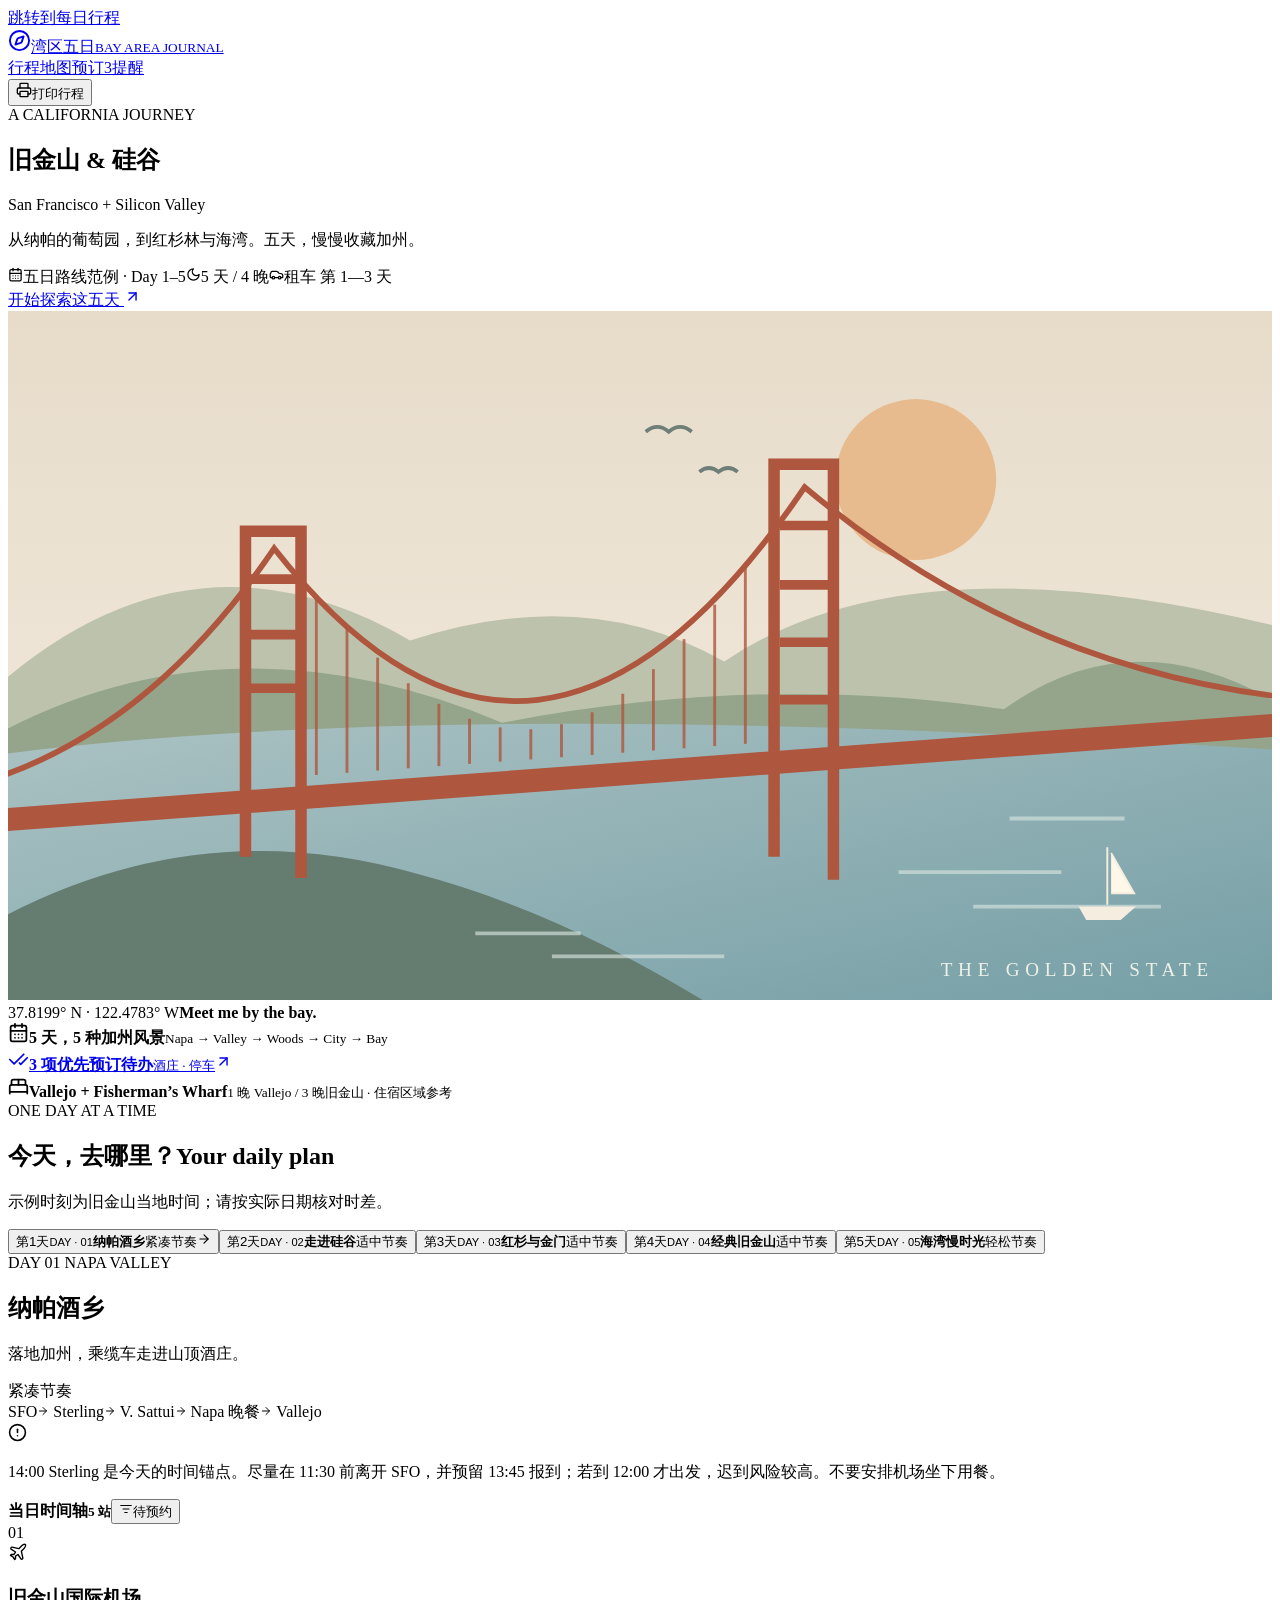
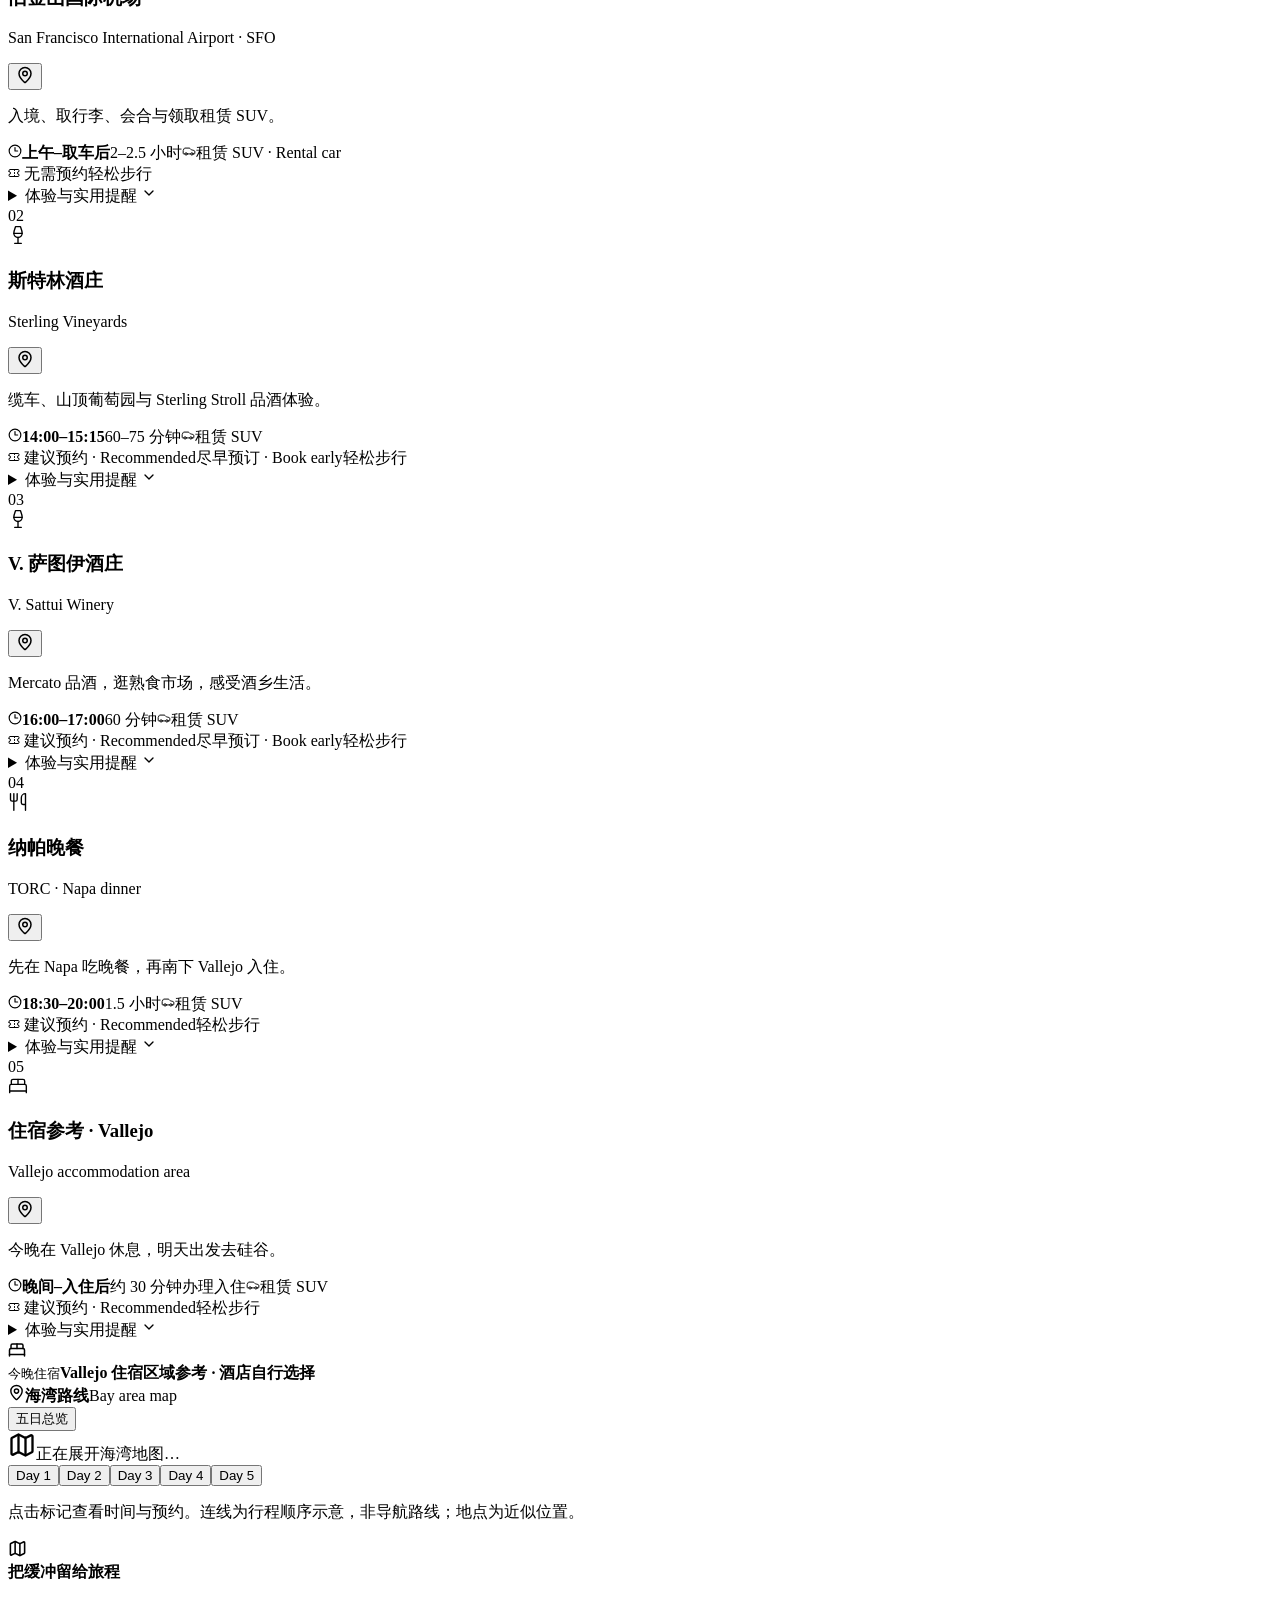
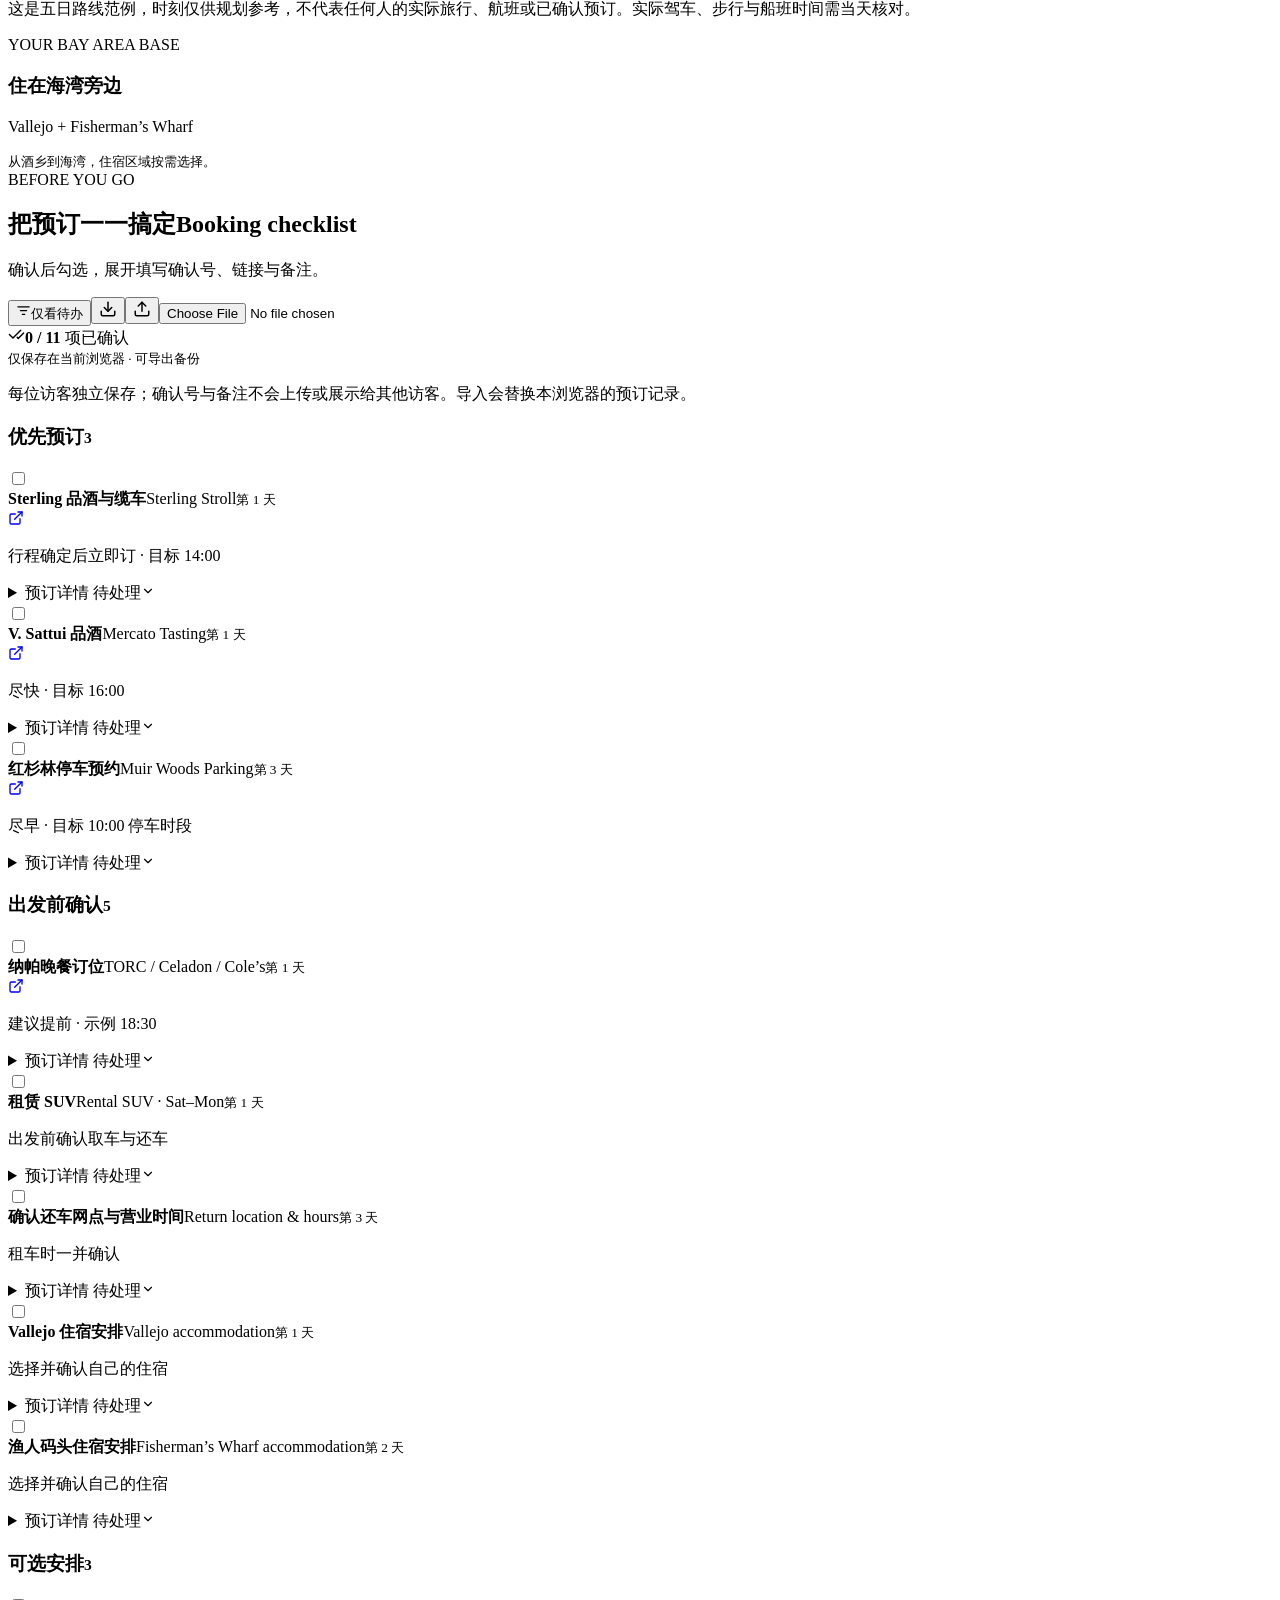
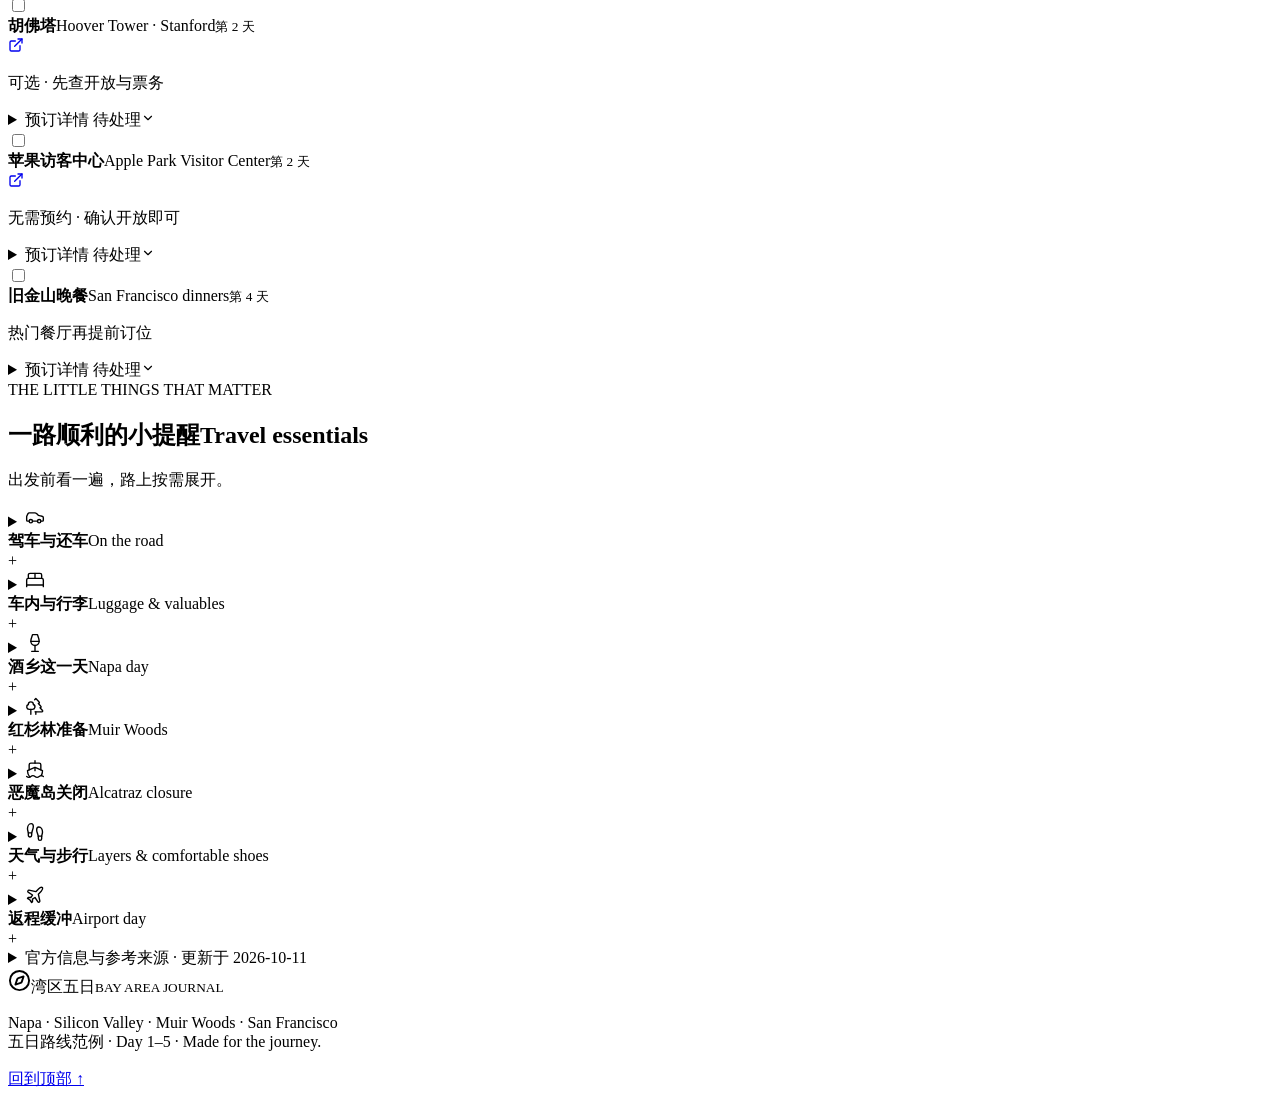
==== commit c4a03c88: "Publish validated anonymous travel website" ====
--- a/index.html
+++ b/index.html
@@ -1 +1 @@
-<!DOCTYPE html><html lang="zh-CN"><head><meta charSet="utf-8"/><meta name="viewport" content="width=device-width, initial-scale=1"/><link rel="stylesheet" href="/sf-bay-trip-2026-site/_next/static/chunks/0ljujl5ax61ys.css" data-precedence="next"/><link rel="preload" as="script" fetchPriority="low" href="/sf-bay-trip-2026-site/_next/static/chunks/19wg2q9r2_sev.js"/><script src="/sf-bay-trip-2026-site/_next/static/chunks/24uma3r477y3f.js" async=""></script><script src="/sf-bay-trip-2026-site/_next/static/chunks/3dmm3v_fq28gc.js" async=""></script><script src="/sf-bay-trip-2026-site/_next/static/chunks/turbopack-2z6iyqf_ph5ec.js" async=""></script><script src="/sf-bay-trip-2026-site/_next/static/chunks/0umf92h1sb77c.js" async=""></script><script src="/sf-bay-trip-2026-site/_next/static/chunks/0x7n_45rhnqtu.js" async=""></script><script src="/sf-bay-trip-2026-site/_next/static/chunks/0rsvpz_dwqpi7.js" async=""></script><title>湾区五日 | 旧金山 · 硅谷 · 纳帕</title><meta name="description" content="旧金山、纳帕、硅谷与红杉林五日路线范例。每日时间轴、互动地图与浏览器本地预订清单。"/><link rel="icon" href="/sf-bay-trip-2026-site/favicon.svg"/><script src="/sf-bay-trip-2026-site/_next/static/chunks/0cz1d0mv5g_q7.js" noModule=""></script></head><body><div hidden=""><!--$--><!--/$--></div><a class="skip-link" href="#itinerary">跳转到每日行程</a><header class="site-header"><div class="header-inner"><a class="brand" href="#top"><svg xmlns="http://www.w3.org/2000/svg" width="23" height="23" viewBox="0 0 24 24" fill="none" stroke="currentColor" stroke-width="2" stroke-linecap="round" stroke-linejoin="round" class="lucide lucide-compass"><path d="m16.24 7.76-1.804 5.411a2 2 0 0 1-1.265 1.265L7.76 16.24l1.804-5.411a2 2 0 0 1 1.265-1.265z"></path><circle cx="12" cy="12" r="10"></circle></svg><span>湾区五日<small>BAY AREA JOURNAL</small></span></a><nav aria-label="主要导航"><a href="#itinerary">行程</a><a href="#route-map">地图</a><a href="#bookings">预订<span class="nav-count">4</span></a><a href="#notes">提醒</a></nav><button class="print-button" aria-label="打印所选日期行程"><svg xmlns="http://www.w3.org/2000/svg" width="16" height="16" viewBox="0 0 24 24" fill="none" stroke="currentColor" stroke-width="2" stroke-linecap="round" stroke-linejoin="round" class="lucide lucide-printer"><path d="M6 18H4a2 2 0 0 1-2-2v-5a2 2 0 0 1 2-2h16a2 2 0 0 1 2 2v5a2 2 0 0 1-2 2h-2"></path><path d="M6 9V3a1 1 0 0 1 1-1h10a1 1 0 0 1 1 1v6"></path><rect x="6" y="14" width="12" height="8" rx="1"></rect></svg><span>打印行程</span></button></div></header><main id="top" class="page-shell"><section class="hero" aria-labelledby="trip-title"><div class="hero-copy"><div class="eyebrow"><span class="small-line"></span> A CALIFORNIA JOURNEY</div><h1 id="trip-title">旧金山<span class="hero-amp"> &amp; </span>硅谷</h1><p class="hero-english">San Francisco + Silicon Valley</p><p class="hero-subtitle">从纳帕的葡萄园，到红杉林与海湾。五天，慢慢收藏加州。</p><div class="hero-facts"><span><svg xmlns="http://www.w3.org/2000/svg" width="15" height="15" viewBox="0 0 24 24" fill="none" stroke="currentColor" stroke-width="2" stroke-linecap="round" stroke-linejoin="round" class="lucide lucide-calendar-days" aria-hidden="true"><path d="M8 2v4"></path><path d="M16 2v4"></path><rect width="18" height="18" x="3" y="4" rx="2"></rect><path d="M3 10h18"></path><path d="M8 14h.01"></path><path d="M12 14h.01"></path><path d="M16 14h.01"></path><path d="M8 18h.01"></path><path d="M12 18h.01"></path><path d="M16 18h.01"></path></svg>五日路线范例 · Day 1–5</span><span><svg xmlns="http://www.w3.org/2000/svg" width="15" height="15" viewBox="0 0 24 24" fill="none" stroke="currentColor" stroke-width="2" stroke-linecap="round" stroke-linejoin="round" class="lucide lucide-moon" aria-hidden="true"><path d="M12 3a6 6 0 0 0 9 9 9 9 0 1 1-9-9Z"></path></svg>5 天 / 4 晚</span><span><svg xmlns="http://www.w3.org/2000/svg" width="15" height="15" viewBox="0 0 24 24" fill="none" stroke="currentColor" stroke-width="2" stroke-linecap="round" stroke-linejoin="round" class="lucide lucide-car" aria-hidden="true"><path d="M19 17h2c.6 0 1-.4 1-1v-3c0-.9-.7-1.7-1.5-1.9C18.7 10.6 16 10 16 10s-1.3-1.4-2.2-2.3c-.5-.4-1.1-.7-1.8-.7H5c-.6 0-1.1.4-1.4.9l-1.4 2.9A3.7 3.7 0 0 0 2 12v4c0 .6.4 1 1 1h2"></path><circle cx="7" cy="17" r="2"></circle><path d="M9 17h6"></path><circle cx="17" cy="17" r="2"></circle></svg>租车 第 1—3 天</span></div><a class="hero-link" href="#itinerary">开始探索这五天 <svg xmlns="http://www.w3.org/2000/svg" width="17" height="17" viewBox="0 0 24 24" fill="none" stroke="currentColor" stroke-width="2" stroke-linecap="round" stroke-linejoin="round" class="lucide lucide-arrow-up-right"><path d="M7 7h10v10"></path><path d="M7 17 17 7"></path></svg></a></div><div class="hero-visual"><svg class="bay-art" viewBox="0 0 660 360" role="img" aria-label="金门大桥、海湾与加州山丘的插画"><defs><linearGradient id="sky" x2="0" y2="1"><stop stop-color="#e7dcca"></stop><stop offset="1" stop-color="#f4ece0"></stop></linearGradient><linearGradient id="bay" x2="1" y2="1"><stop stop-color="#abc2c3"></stop><stop offset="1" stop-color="#759fa6"></stop></linearGradient></defs><rect width="660" height="360" fill="url(#sky)"></rect><circle cx="474" cy="88" r="42" fill="#e7bb8e"></circle><path d="M0 191 Q100 108 210 172 Q302 142 374 183 Q470 118 660 164 V360 H0Z" fill="#bdc2ad"></path><path d="M0 218 Q120 157 258 215 Q393 189 520 208 Q585 161 660 203 V360 H0Z" fill="#94a58c"></path><path d="M0 231 Q240 201 660 229 V360 H0Z" fill="url(#bay)"></path><path d="M0 315 Q103 262 214 294 Q286 313 363 360 H0Z" fill="#657c70"></path><g fill="none" stroke="#ae573e" stroke-width="6"><path d="M124 285V115H153V296M400 285V80H431V297"></path><path d="M126 140H151M126 169H151M126 197H151M403 112H429M403 143H429M403 173H429M403 203H429" stroke-width="5"></path><path d="M-20 267L680 215" stroke-width="12"></path><path d="M-10 245Q75 218 139 124 Q276 298 416 92 Q533 190 680 203" stroke-width="3"></path></g><g stroke="#ae573e" stroke-width="1.5" opacity=".8"><path d="M161 148.6209873114438V242.29090909090908"></path><path d="M177 165.56352219335943V241.12727272727273"></path><path d="M193 180.99699925112176V239.96363636363637"></path><path d="M209 194.35390211245488V238.8"></path><path d="M225 205.13490673886795V237.63636363636363"></path><path d="M241 212.92527865892436V236.47272727272727"></path><path d="M257 217.40849237637886V235.3090909090909"></path><path d="M273 218.37662570731655V234.14545454545456"></path><path d="M289 215.73718770808873V232.9818181818182"></path><path d="M305 209.5161559726616V231.8181818181818"></path><path d="M321 199.8571235579891V230.65454545454546"></path><path d="M337 187.01658355140958V229.4909090909091"></path><path d="M353 171.35550612950766V228.3272727272727"></path><path d="M369 153.32748470824444V227.16363636363636"></path><path d="M385 133.46384045129759V226"></path></g><g stroke="#d6e3df" stroke-width="2" opacity=".65"><path d="M465 293h85m-46 18h98M244 325h55m-15 12h90M523 265h60"></path></g><path d="M559 311h30l-8 7h-18Z" fill="#f4ede0"></path><path d="M574 280v30m2-27l12 21h-12" fill="#fff8e9" stroke="#f4ede0" stroke-width="1"></path><g stroke="#6e7f78" stroke-width="2" fill="none"><path d="M333 63q6-5 12 0q6-5 12 0M361 84q5-4 10 0q5-4 10 0"></path></g><text x="487" y="347" font-size="10" fill="#edf1e8" letter-spacing="3">THE GOLDEN STATE</text></svg><div class="art-label"><span>37.8199° N · 122.4783° W</span><strong>Meet me by the bay.</strong></div></div></section><div class="trip-overview"><div><svg xmlns="http://www.w3.org/2000/svg" width="21" height="21" viewBox="0 0 24 24" fill="none" stroke="currentColor" stroke-width="2" stroke-linecap="round" stroke-linejoin="round" class="lucide lucide-calendar-days"><path d="M8 2v4"></path><path d="M16 2v4"></path><rect width="18" height="18" x="3" y="4" rx="2"></rect><path d="M3 10h18"></path><path d="M8 14h.01"></path><path d="M12 14h.01"></path><path d="M16 14h.01"></path><path d="M8 18h.01"></path><path d="M12 18h.01"></path><path d="M16 18h.01"></path></svg><span><strong>5<!-- --> 天，<!-- -->5<!-- --> 种加州风景</strong><small>Napa → Valley → Woods → City → Bay</small></span></div><a href="#bookings"><svg xmlns="http://www.w3.org/2000/svg" width="21" height="21" viewBox="0 0 24 24" fill="none" stroke="currentColor" stroke-width="2" stroke-linecap="round" stroke-linejoin="round" class="lucide lucide-check-check"><path d="M18 6 7 17l-5-5"></path><path d="m22 10-7.5 7.5L13 16"></path></svg><span><strong>4<!-- --> 项优先预订待办</strong><small>酒庄 · 停车 · 恶魔岛船票</small></span><svg xmlns="http://www.w3.org/2000/svg" width="17" height="17" viewBox="0 0 24 24" fill="none" stroke="currentColor" stroke-width="2" stroke-linecap="round" stroke-linejoin="round" class="lucide lucide-arrow-up-right"><path d="M7 7h10v10"></path><path d="M7 17 17 7"></path></svg></a><div><svg xmlns="http://www.w3.org/2000/svg" width="21" height="21" viewBox="0 0 24 24" fill="none" stroke="currentColor" stroke-width="2" stroke-linecap="round" stroke-linejoin="round" class="lucide lucide-bed-double"><path d="M2 20v-8a2 2 0 0 1 2-2h16a2 2 0 0 1 2 2v8"></path><path d="M4 10V6a2 2 0 0 1 2-2h12a2 2 0 0 1 2 2v4"></path><path d="M12 4v6"></path><path d="M2 18h20"></path></svg><span><strong>Vallejo + Fisherman’s Wharf</strong><small>1 晚 Vallejo / 3 晚旧金山 · 住宿区域参考</small></span></div></div><section id="itinerary" class="section-block itinerary-section"><div class="section-heading"><div><div class="eyebrow">ONE DAY AT A TIME</div><h2>今天，去哪里？<span>Your daily plan</span></h2><p>示例时刻为旧金山当地时间；请按实际日期核对时差。</p></div></div><div class="day-tabs" role="tablist" aria-label="选择行程日期"><button id="tab-day-1" role="tab" aria-selected="true" aria-controls="day-panel" tabindex="0" class="day-tab day-active"><span class="day-tab-date">第1天<small>DAY<!-- --> · <!-- -->01</small></span><strong>纳帕酒乡</strong><span class="day-tab-pace"><i style="background:#ad593e"></i>紧凑<!-- -->节奏<svg xmlns="http://www.w3.org/2000/svg" width="14" height="14" viewBox="0 0 24 24" fill="none" stroke="currentColor" stroke-width="2" stroke-linecap="round" stroke-linejoin="round" class="lucide lucide-arrow-right"><path d="M5 12h14"></path><path d="m12 5 7 7-7 7"></path></svg></span></button><button id="tab-day-2" role="tab" aria-selected="false" aria-controls="day-panel" tabindex="-1" class="day-tab "><span class="day-tab-date">第2天<small>DAY<!-- --> · <!-- -->02</small></span><strong>走进硅谷</strong><span class="day-tab-pace"><i style="background:#53718c"></i>适中<!-- -->节奏</span></button><button id="tab-day-3" role="tab" aria-selected="false" aria-controls="day-panel" tabindex="-1" class="day-tab "><span class="day-tab-date">第3天<small>DAY<!-- --> · <!-- -->03</small></span><strong>红杉与金门</strong><span class="day-tab-pace"><i style="background:#577461"></i>适中<!-- -->节奏</span></button><button id="tab-day-4" role="tab" aria-selected="false" aria-controls="day-panel" tabindex="-1" class="day-tab "><span class="day-tab-date">第4天<small>DAY<!-- --> · <!-- -->04</small></span><strong>经典旧金山</strong><span class="day-tab-pace"><i style="background:#817195"></i>适中<!-- -->节奏</span></button><button id="tab-day-5" role="tab" aria-selected="false" aria-controls="day-panel" tabindex="-1" class="day-tab "><span class="day-tab-date">第5天<small>DAY<!-- --> · <!-- -->05</small></span><strong>海湾慢时光</strong><span class="day-tab-pace"><i style="background:#8b794d"></i>轻松<!-- -->节奏</span></button></div><div id="day-panel" role="tabpanel" aria-labelledby="tab-day-1" class="day-panel"><div class="day-intro"><div><div class="eyebrow">DAY <!-- -->01<!-- --> <span class="intro-dot"></span> <!-- -->NAPA VALLEY</div><h2>纳帕酒乡</h2><p>落地加州，乘缆车走进山顶酒庄。</p></div><span class="pace-indicator"><span class="pace-bars pace-1"><i></i><i></i><i></i></span>紧凑<!-- -->节奏</span></div><div class="route-strip"><span> <!-- -->SFO</span><span><svg xmlns="http://www.w3.org/2000/svg" width="12" height="12" viewBox="0 0 24 24" fill="none" stroke="currentColor" stroke-width="2" stroke-linecap="round" stroke-linejoin="round" class="lucide lucide-arrow-right"><path d="M5 12h14"></path><path d="m12 5 7 7-7 7"></path></svg> <!-- -->Sterling</span><span><svg xmlns="http://www.w3.org/2000/svg" width="12" height="12" viewBox="0 0 24 24" fill="none" stroke="currentColor" stroke-width="2" stroke-linecap="round" stroke-linejoin="round" class="lucide lucide-arrow-right"><path d="M5 12h14"></path><path d="m12 5 7 7-7 7"></path></svg> <!-- -->V. Sattui</span><span><svg xmlns="http://www.w3.org/2000/svg" width="12" height="12" viewBox="0 0 24 24" fill="none" stroke="currentColor" stroke-width="2" stroke-linecap="round" stroke-linejoin="round" class="lucide lucide-arrow-right"><path d="M5 12h14"></path><path d="m12 5 7 7-7 7"></path></svg> <!-- -->Napa 晚餐</span><span><svg xmlns="http://www.w3.org/2000/svg" width="12" height="12" viewBox="0 0 24 24" fill="none" stroke="currentColor" stroke-width="2" stroke-linecap="round" stroke-linejoin="round" class="lucide lucide-arrow-right"><path d="M5 12h14"></path><path d="m12 5 7 7-7 7"></path></svg> <!-- -->Vallejo</span></div><div class="day-warning"><svg xmlns="http://www.w3.org/2000/svg" width="19" height="19" viewBox="0 0 24 24" fill="none" stroke="currentColor" stroke-width="2" stroke-linecap="round" stroke-linejoin="round" class="lucide lucide-circle-alert"><circle cx="12" cy="12" r="10"></circle><line x1="12" x2="12" y1="8" y2="12"></line><line x1="12" x2="12.01" y1="16" y2="16"></line></svg><p>14:00 Sterling 是今天的时间锚点。尽量在 11:30 前离开 SFO，并预留 13:45 报到；若到 12:00 才出发，迟到风险较高。不要安排机场坐下用餐。</p></div><div class="day-layout"><div class="timeline-column"><div class="timeline-toolbar"><strong>当日时间轴<small>5<!-- --> 站</small></strong><button class="filter-button " aria-pressed="false"><svg xmlns="http://www.w3.org/2000/svg" width="14" height="14" viewBox="0 0 24 24" fill="none" stroke="currentColor" stroke-width="2" stroke-linecap="round" stroke-linejoin="round" class="lucide lucide-list-filter"><path d="M3 6h18"></path><path d="M7 12h10"></path><path d="M10 18h4"></path></svg>待预约</button></div><div class="timeline"><article class="stop-card " id="stop-sfo-arrival"><div class="timeline-dot">01</div><div class="stop-top"><div class="stop-icon"><svg xmlns="http://www.w3.org/2000/svg" width="20" height="20" viewBox="0 0 24 24" fill="none" stroke="currentColor" stroke-width="1.65" stroke-linecap="round" stroke-linejoin="round" class="lucide lucide-plane" aria-hidden="true"><path d="M17.8 19.2 16 11l3.5-3.5C21 6 21.5 4 21 3c-1-.5-3 0-4.5 1.5L13 8 4.8 6.2c-.5-.1-.9.1-1.1.5l-.3.5c-.2.5-.1 1 .3 1.3L9 12l-2 3H4l-1 1 3 2 2 3 1-1v-3l3-2 3.5 5.3c.3.4.8.5 1.3.3l.5-.2c.4-.3.6-.7.5-1.2z"></path></svg></div><div class="stop-heading"><h3>旧金山国际机场</h3><p lang="en">San Francisco International Airport · SFO</p></div><button class="icon-button map-focus" title="在地图上查看" aria-label="在地图上查看旧金山国际机场"><svg xmlns="http://www.w3.org/2000/svg" width="18" height="18" viewBox="0 0 24 24" fill="none" stroke="currentColor" stroke-width="2" stroke-linecap="round" stroke-linejoin="round" class="lucide lucide-map-pin"><path d="M20 10c0 4.993-5.539 10.193-7.399 11.799a1 1 0 0 1-1.202 0C9.539 20.193 4 14.993 4 10a8 8 0 0 1 16 0"></path><circle cx="12" cy="10" r="3"></circle></svg></button></div><p class="stop-description">入境、取行李、会合与领取租赁 SUV。</p><div class="stop-meta"><span><svg xmlns="http://www.w3.org/2000/svg" width="14" height="14" viewBox="0 0 24 24" fill="none" stroke="currentColor" stroke-width="2" stroke-linecap="round" stroke-linejoin="round" class="lucide lucide-clock3"><circle cx="12" cy="12" r="10"></circle><polyline points="12 6 12 12 16.5 12"></polyline></svg><strong>上午<!-- -->–<!-- -->取车后</strong></span><span>2–2.5 小时</span><span><svg xmlns="http://www.w3.org/2000/svg" width="14" height="14" viewBox="0 0 24 24" fill="none" stroke="currentColor" stroke-width="1.65" stroke-linecap="round" stroke-linejoin="round" class="lucide lucide-car" aria-hidden="true"><path d="M19 17h2c.6 0 1-.4 1-1v-3c0-.9-.7-1.7-1.5-1.9C18.7 10.6 16 10 16 10s-1.3-1.4-2.2-2.3c-.5-.4-1.1-.7-1.8-.7H5c-.6 0-1.1.4-1.4.9l-1.4 2.9A3.7 3.7 0 0 0 2 12v4c0 .6.4 1 1 1h2"></path><circle cx="7" cy="17" r="2"></circle><path d="M9 17h6"></path><circle cx="17" cy="17" r="2"></circle></svg>租赁 SUV · Rental car</span></div><div class="badges"><span class="badge "><svg xmlns="http://www.w3.org/2000/svg" width="12" height="12" viewBox="0 0 24 24" fill="none" stroke="currentColor" stroke-width="2" stroke-linecap="round" stroke-linejoin="round" class="lucide lucide-ticket"><path d="M2 9a3 3 0 0 1 0 6v2a2 2 0 0 0 2 2h16a2 2 0 0 0 2-2v-2a3 3 0 0 1 0-6V7a2 2 0 0 0-2-2H4a2 2 0 0 0-2 2Z"></path><path d="M13 5v2"></path><path d="M13 17v2"></path><path d="M13 11v2"></path></svg> <!-- -->无需预约</span><span class="badge">轻松步行</span></div><details class="stop-details"><summary>体验与实用提醒 <svg xmlns="http://www.w3.org/2000/svg" width="16" height="16" viewBox="0 0 24 24" fill="none" stroke="currentColor" stroke-width="2" stroke-linecap="round" stroke-linejoin="round" class="lucide lucide-chevron-down"><path d="m6 9 6 6 6-6"></path></svg></summary><div class="details-content"><div><h4>看什么 · Highlights</h4><ul><li>入境、取行李与领取租车</li><li>根据实际到达时间安排第一天</li></ul></div><div><h4>留意什么 · Notes</h4><ul><li>给入境、行李与取车留出缓冲；机场至酒庄车程受交通影响。</li><li>14:00 酒庄时段仅为示例；根据实际航班和车程选择预订时段。</li><li>如遇延误，联系酒庄调整时段。</li></ul></div><dl class="detail-facts"><div><dt><svg xmlns="http://www.w3.org/2000/svg" width="15" height="15" viewBox="0 0 24 24" fill="none" stroke="currentColor" stroke-width="2" stroke-linecap="round" stroke-linejoin="round" class="lucide lucide-footprints"><path d="M4 16v-2.38C4 11.5 2.97 10.5 3 8c.03-2.72 1.49-6 4.5-6C9.37 2 10 3.8 10 5.5c0 3.11-2 5.66-2 8.68V16a2 2 0 1 1-4 0Z"></path><path d="M20 20v-2.38c0-2.12 1.03-3.12 1-5.62-.03-2.72-1.49-6-4.5-6C14.63 6 14 7.8 14 9.5c0 3.11 2 5.66 2 8.68V20a2 2 0 1 0 4 0Z"></path><path d="M16 17h4"></path><path d="M4 13h4"></path></svg>步行强度</dt><dd>轻松 · 机场步行</dd></div><div><dt><svg xmlns="http://www.w3.org/2000/svg" width="15" height="15" viewBox="0 0 24 24" fill="none" stroke="currentColor" stroke-width="2" stroke-linecap="round" stroke-linejoin="round" class="lucide lucide-circle-parking"><circle cx="12" cy="12" r="10"></circle><path d="M9 17V7h4a3 3 0 0 1 0 6H9"></path></svg>交通 / 停车</dt><dd>按租车公司指示前往 Rental Car Center；确认取车网点。</dd></div><div><dt><svg xmlns="http://www.w3.org/2000/svg" width="15" height="15" viewBox="0 0 24 24" fill="none" stroke="currentColor" stroke-width="2" stroke-linecap="round" stroke-linejoin="round" class="lucide lucide-circle-dollar-sign"><circle cx="12" cy="12" r="10"></circle><path d="M16 8h-6a2 2 0 1 0 0 4h4a2 2 0 1 1 0 4H8"></path><path d="M12 18V6"></path></svg>费用参考</dt><dd>租车、油费与过桥费另计</dd></div></dl><div class="detail-actions"><a href="https://www.google.com/maps/search/?api=1&amp;query=San%20Francisco%20International%20Airport%20%C2%B7%20SFO" target="_blank" rel="noopener noreferrer">地图导航 <svg xmlns="http://www.w3.org/2000/svg" width="13" height="13" viewBox="0 0 24 24" fill="none" stroke="currentColor" stroke-width="2" stroke-linecap="round" stroke-linejoin="round" class="lucide lucide-external-link"><path d="M15 3h6v6"></path><path d="M10 14 21 3"></path><path d="M18 13v6a2 2 0 0 1-2 2H5a2 2 0 0 1-2-2V8a2 2 0 0 1 2-2h6"></path></svg></a></div></div></details></article><article class="stop-card " id="stop-sterling"><div class="timeline-dot">02</div><div class="stop-top"><div class="stop-icon"><svg xmlns="http://www.w3.org/2000/svg" width="20" height="20" viewBox="0 0 24 24" fill="none" stroke="currentColor" stroke-width="1.65" stroke-linecap="round" stroke-linejoin="round" class="lucide lucide-wine" aria-hidden="true"><path d="M8 22h8"></path><path d="M7 10h10"></path><path d="M12 15v7"></path><path d="M12 15a5 5 0 0 0 5-5c0-2-.5-4-2-8H9c-1.5 4-2 6-2 8a5 5 0 0 0 5 5Z"></path></svg></div><div class="stop-heading"><h3>斯特林酒庄</h3><p lang="en">Sterling Vineyards</p></div><button class="icon-button map-focus" title="在地图上查看" aria-label="在地图上查看斯特林酒庄"><svg xmlns="http://www.w3.org/2000/svg" width="18" height="18" viewBox="0 0 24 24" fill="none" stroke="currentColor" stroke-width="2" stroke-linecap="round" stroke-linejoin="round" class="lucide lucide-map-pin"><path d="M20 10c0 4.993-5.539 10.193-7.399 11.799a1 1 0 0 1-1.202 0C9.539 20.193 4 14.993 4 10a8 8 0 0 1 16 0"></path><circle cx="12" cy="10" r="3"></circle></svg></button></div><p class="stop-description">缆车、山顶葡萄园与 Sterling Stroll 品酒体验。</p><div class="stop-meta"><span><svg xmlns="http://www.w3.org/2000/svg" width="14" height="14" viewBox="0 0 24 24" fill="none" stroke="currentColor" stroke-width="2" stroke-linecap="round" stroke-linejoin="round" class="lucide lucide-clock3"><circle cx="12" cy="12" r="10"></circle><polyline points="12 6 12 12 16.5 12"></polyline></svg><strong>14:00<!-- -->–<!-- -->15:15</strong></span><span>60–75 分钟</span><span><svg xmlns="http://www.w3.org/2000/svg" width="14" height="14" viewBox="0 0 24 24" fill="none" stroke="currentColor" stroke-width="1.65" stroke-linecap="round" stroke-linejoin="round" class="lucide lucide-car" aria-hidden="true"><path d="M19 17h2c.6 0 1-.4 1-1v-3c0-.9-.7-1.7-1.5-1.9C18.7 10.6 16 10 16 10s-1.3-1.4-2.2-2.3c-.5-.4-1.1-.7-1.8-.7H5c-.6 0-1.1.4-1.4.9l-1.4 2.9A3.7 3.7 0 0 0 2 12v4c0 .6.4 1 1 1h2"></path><circle cx="7" cy="17" r="2"></circle><path d="M9 17h6"></path><circle cx="17" cy="17" r="2"></circle></svg>租赁 SUV</span></div><div class="badges"><span class="badge badge-accent"><svg xmlns="http://www.w3.org/2000/svg" width="12" height="12" viewBox="0 0 24 24" fill="none" stroke="currentColor" stroke-width="2" stroke-linecap="round" stroke-linejoin="round" class="lucide lucide-ticket"><path d="M2 9a3 3 0 0 1 0 6v2a2 2 0 0 0 2 2h16a2 2 0 0 0 2-2v-2a3 3 0 0 1 0-6V7a2 2 0 0 0-2-2H4a2 2 0 0 0-2 2Z"></path><path d="M13 5v2"></path><path d="M13 17v2"></path><path d="M13 11v2"></path></svg> <!-- -->建议预约 · Recommended</span><span class="badge badge-accent">尽早预订 · Book early</span><span class="badge">轻松步行</span></div><details class="stop-details"><summary>体验与实用提醒 <svg xmlns="http://www.w3.org/2000/svg" width="16" height="16" viewBox="0 0 24 24" fill="none" stroke="currentColor" stroke-width="2" stroke-linecap="round" stroke-linejoin="round" class="lucide lucide-chevron-down"><path d="m6 9 6 6 6-6"></path></svg></summary><div class="details-content"><div><h4>看什么 · Highlights</h4><ul><li>往返空中缆车 Aerial gondola</li><li>自助品酒与葡萄园全景</li></ul></div><div><h4>留意什么 · Notes</h4><ul><li>目标 13:45 报到，行程确认后尽快预订 14:00。</li><li>官网当前标注“建议预约”；本行程依赖固定时段，请当作必办预订。</li><li>偏重景观与游客体验；指定司机不饮酒，提前向酒庄确认司机 / 不品酒访客的选项。</li><li>机场取车明显延误会影响这站；不要在此逗留过久。</li></ul></div><dl class="detail-facts"><div><dt><svg xmlns="http://www.w3.org/2000/svg" width="15" height="15" viewBox="0 0 24 24" fill="none" stroke="currentColor" stroke-width="2" stroke-linecap="round" stroke-linejoin="round" class="lucide lucide-footprints"><path d="M4 16v-2.38C4 11.5 2.97 10.5 3 8c.03-2.72 1.49-6 4.5-6C9.37 2 10 3.8 10 5.5c0 3.11-2 5.66-2 8.68V16a2 2 0 1 1-4 0Z"></path><path d="M20 20v-2.38c0-2.12 1.03-3.12 1-5.62-.03-2.72-1.49-6-4.5-6C14.63 6 14 7.8 14 9.5c0 3.11 2 5.66 2 8.68V20a2 2 0 1 0 4 0Z"></path><path d="M16 17h4"></path><path d="M4 13h4"></path></svg>步行强度</dt><dd>轻松 · 酒庄漫步</dd></div><div><dt><svg xmlns="http://www.w3.org/2000/svg" width="15" height="15" viewBox="0 0 24 24" fill="none" stroke="currentColor" stroke-width="2" stroke-linecap="round" stroke-linejoin="round" class="lucide lucide-circle-parking"><circle cx="12" cy="12" r="10"></circle><path d="M9 17V7h4a3 3 0 0 1 0 6H9"></path></svg>交通 / 停车</dt><dd>酒庄访客停车区；预留停车与缆车排队时间。</dd></div><div><dt><svg xmlns="http://www.w3.org/2000/svg" width="15" height="15" viewBox="0 0 24 24" fill="none" stroke="currentColor" stroke-width="2" stroke-linecap="round" stroke-linejoin="round" class="lucide lucide-circle-dollar-sign"><circle cx="12" cy="12" r="10"></circle><path d="M16 8h-6a2 2 0 1 0 0 4h4a2 2 0 1 1 0 4H8"></path><path d="M12 18V6"></path></svg>费用参考</dt><dd>约 US$55 / 成人 · Sterling Stroll</dd></div></dl><div class="detail-actions"><a href="https://www.sterlingvineyards.com/pages/tastings" target="_blank" rel="noopener noreferrer">官方预订 / 查看<svg xmlns="http://www.w3.org/2000/svg" width="13" height="13" viewBox="0 0 24 24" fill="none" stroke="currentColor" stroke-width="2" stroke-linecap="round" stroke-linejoin="round" class="lucide lucide-external-link"><path d="M15 3h6v6"></path><path d="M10 14 21 3"></path><path d="M18 13v6a2 2 0 0 1-2 2H5a2 2 0 0 1-2-2V8a2 2 0 0 1 2-2h6"></path></svg></a><a href="https://www.google.com/maps/search/?api=1&amp;query=Sterling%20Vineyards" target="_blank" rel="noopener noreferrer">地图导航 <svg xmlns="http://www.w3.org/2000/svg" width="13" height="13" viewBox="0 0 24 24" fill="none" stroke="currentColor" stroke-width="2" stroke-linecap="round" stroke-linejoin="round" class="lucide lucide-external-link"><path d="M15 3h6v6"></path><path d="M10 14 21 3"></path><path d="M18 13v6a2 2 0 0 1-2 2H5a2 2 0 0 1-2-2V8a2 2 0 0 1 2-2h6"></path></svg></a></div></div></details></article><article class="stop-card " id="stop-vsattui"><div class="timeline-dot">03</div><div class="stop-top"><div class="stop-icon"><svg xmlns="http://www.w3.org/2000/svg" width="20" height="20" viewBox="0 0 24 24" fill="none" stroke="currentColor" stroke-width="1.65" stroke-linecap="round" stroke-linejoin="round" class="lucide lucide-wine" aria-hidden="true"><path d="M8 22h8"></path><path d="M7 10h10"></path><path d="M12 15v7"></path><path d="M12 15a5 5 0 0 0 5-5c0-2-.5-4-2-8H9c-1.5 4-2 6-2 8a5 5 0 0 0 5 5Z"></path></svg></div><div class="stop-heading"><h3>V. 萨图伊酒庄</h3><p lang="en">V. Sattui Winery</p></div><button class="icon-button map-focus" title="在地图上查看" aria-label="在地图上查看V. 萨图伊酒庄"><svg xmlns="http://www.w3.org/2000/svg" width="18" height="18" viewBox="0 0 24 24" fill="none" stroke="currentColor" stroke-width="2" stroke-linecap="round" stroke-linejoin="round" class="lucide lucide-map-pin"><path d="M20 10c0 4.993-5.539 10.193-7.399 11.799a1 1 0 0 1-1.202 0C9.539 20.193 4 14.993 4 10a8 8 0 0 1 16 0"></path><circle cx="12" cy="10" r="3"></circle></svg></button></div><p class="stop-description">Mercato 品酒，逛熟食市场，感受酒乡生活。</p><div class="stop-meta"><span><svg xmlns="http://www.w3.org/2000/svg" width="14" height="14" viewBox="0 0 24 24" fill="none" stroke="currentColor" stroke-width="2" stroke-linecap="round" stroke-linejoin="round" class="lucide lucide-clock3"><circle cx="12" cy="12" r="10"></circle><polyline points="12 6 12 12 16.5 12"></polyline></svg><strong>16:00<!-- -->–<!-- -->17:00</strong></span><span>60 分钟</span><span><svg xmlns="http://www.w3.org/2000/svg" width="14" height="14" viewBox="0 0 24 24" fill="none" stroke="currentColor" stroke-width="1.65" stroke-linecap="round" stroke-linejoin="round" class="lucide lucide-car" aria-hidden="true"><path d="M19 17h2c.6 0 1-.4 1-1v-3c0-.9-.7-1.7-1.5-1.9C18.7 10.6 16 10 16 10s-1.3-1.4-2.2-2.3c-.5-.4-1.1-.7-1.8-.7H5c-.6 0-1.1.4-1.4.9l-1.4 2.9A3.7 3.7 0 0 0 2 12v4c0 .6.4 1 1 1h2"></path><circle cx="7" cy="17" r="2"></circle><path d="M9 17h6"></path><circle cx="17" cy="17" r="2"></circle></svg>租赁 SUV</span></div><div class="badges"><span class="badge badge-accent"><svg xmlns="http://www.w3.org/2000/svg" width="12" height="12" viewBox="0 0 24 24" fill="none" stroke="currentColor" stroke-width="2" stroke-linecap="round" stroke-linejoin="round" class="lucide lucide-ticket"><path d="M2 9a3 3 0 0 1 0 6v2a2 2 0 0 0 2 2h16a2 2 0 0 0 2-2v-2a3 3 0 0 1 0-6V7a2 2 0 0 0-2-2H4a2 2 0 0 0-2 2Z"></path><path d="M13 5v2"></path><path d="M13 17v2"></path><path d="M13 11v2"></path></svg> <!-- -->建议预约 · Recommended</span><span class="badge badge-accent">尽早预订 · Book early</span><span class="badge">轻松步行</span></div><details class="stop-details"><summary>体验与实用提醒 <svg xmlns="http://www.w3.org/2000/svg" width="16" height="16" viewBox="0 0 24 24" fill="none" stroke="currentColor" stroke-width="2" stroke-linecap="round" stroke-linejoin="round" class="lucide lucide-chevron-down"><path d="m6 9 6 6 6-6"></path></svg></summary><div class="details-content"><div><h4>看什么 · Highlights</h4><ul><li>Mercato Tasting</li><li>Deli / Market 熟食市场</li><li>野餐式酒庄氛围</li></ul></div><div><h4>留意什么 · Notes</h4><ul><li>周六下午人多，强烈建议提前订位。</li><li>Sterling 至此约 20–30 分钟，视交通而定；15:15 及时离开上一站。</li><li>指定至少一位不饮酒司机；不能全员完成品酒后开车。</li><li>餐饮另计；遵守酒庄不允许自带食物与酒的规定。</li></ul></div><dl class="detail-facts"><div><dt><svg xmlns="http://www.w3.org/2000/svg" width="15" height="15" viewBox="0 0 24 24" fill="none" stroke="currentColor" stroke-width="2" stroke-linecap="round" stroke-linejoin="round" class="lucide lucide-footprints"><path d="M4 16v-2.38C4 11.5 2.97 10.5 3 8c.03-2.72 1.49-6 4.5-6C9.37 2 10 3.8 10 5.5c0 3.11-2 5.66-2 8.68V16a2 2 0 1 1-4 0Z"></path><path d="M20 20v-2.38c0-2.12 1.03-3.12 1-5.62-.03-2.72-1.49-6-4.5-6C14.63 6 14 7.8 14 9.5c0 3.11 2 5.66 2 8.68V20a2 2 0 1 0 4 0Z"></path><path d="M16 17h4"></path><path d="M4 13h4"></path></svg>步行强度</dt><dd>轻松</dd></div><div><dt><svg xmlns="http://www.w3.org/2000/svg" width="15" height="15" viewBox="0 0 24 24" fill="none" stroke="currentColor" stroke-width="2" stroke-linecap="round" stroke-linejoin="round" class="lucide lucide-circle-parking"><circle cx="12" cy="12" r="10"></circle><path d="M9 17V7h4a3 3 0 0 1 0 6H9"></path></svg>交通 / 停车</dt><dd>使用酒庄停车区；周六可能拥挤。</dd></div><div><dt><svg xmlns="http://www.w3.org/2000/svg" width="15" height="15" viewBox="0 0 24 24" fill="none" stroke="currentColor" stroke-width="2" stroke-linecap="round" stroke-linejoin="round" class="lucide lucide-circle-dollar-sign"><circle cx="12" cy="12" r="10"></circle><path d="M16 8h-6a2 2 0 1 0 0 4h4a2 2 0 1 1 0 4H8"></path><path d="M12 18V6"></path></svg>费用参考</dt><dd>约 US$45 / 人 · Mercato Tasting</dd></div></dl><div class="detail-actions"><a href="https://www.vsattui.com/visit/tasting/" target="_blank" rel="noopener noreferrer">官方预订 / 查看<svg xmlns="http://www.w3.org/2000/svg" width="13" height="13" viewBox="0 0 24 24" fill="none" stroke="currentColor" stroke-width="2" stroke-linecap="round" stroke-linejoin="round" class="lucide lucide-external-link"><path d="M15 3h6v6"></path><path d="M10 14 21 3"></path><path d="M18 13v6a2 2 0 0 1-2 2H5a2 2 0 0 1-2-2V8a2 2 0 0 1 2-2h6"></path></svg></a><a href="https://www.google.com/maps/search/?api=1&amp;query=V.%20Sattui%20Winery" target="_blank" rel="noopener noreferrer">地图导航 <svg xmlns="http://www.w3.org/2000/svg" width="13" height="13" viewBox="0 0 24 24" fill="none" stroke="currentColor" stroke-width="2" stroke-linecap="round" stroke-linejoin="round" class="lucide lucide-external-link"><path d="M15 3h6v6"></path><path d="M10 14 21 3"></path><path d="M18 13v6a2 2 0 0 1-2 2H5a2 2 0 0 1-2-2V8a2 2 0 0 1 2-2h6"></path></svg></a></div></div></details></article><article class="stop-card " id="stop-napa-dinner"><div class="timeline-dot">04</div><div class="stop-top"><div class="stop-icon"><svg xmlns="http://www.w3.org/2000/svg" width="20" height="20" viewBox="0 0 24 24" fill="none" stroke="currentColor" stroke-width="1.65" stroke-linecap="round" stroke-linejoin="round" class="lucide lucide-utensils" aria-hidden="true"><path d="M3 2v7c0 1.1.9 2 2 2h4a2 2 0 0 0 2-2V2"></path><path d="M7 2v20"></path><path d="M21 15V2a5 5 0 0 0-5 5v6c0 1.1.9 2 2 2h3Zm0 0v7"></path></svg></div><div class="stop-heading"><h3>纳帕晚餐</h3><p lang="en">TORC · Napa dinner</p></div><button class="icon-button map-focus" title="在地图上查看" aria-label="在地图上查看纳帕晚餐"><svg xmlns="http://www.w3.org/2000/svg" width="18" height="18" viewBox="0 0 24 24" fill="none" stroke="currentColor" stroke-width="2" stroke-linecap="round" stroke-linejoin="round" class="lucide lucide-map-pin"><path d="M20 10c0 4.993-5.539 10.193-7.399 11.799a1 1 0 0 1-1.202 0C9.539 20.193 4 14.993 4 10a8 8 0 0 1 16 0"></path><circle cx="12" cy="10" r="3"></circle></svg></button></div><p class="stop-description">先在 Napa 吃晚餐，再南下 Vallejo 入住。</p><div class="stop-meta"><span><svg xmlns="http://www.w3.org/2000/svg" width="14" height="14" viewBox="0 0 24 24" fill="none" stroke="currentColor" stroke-width="2" stroke-linecap="round" stroke-linejoin="round" class="lucide lucide-clock3"><circle cx="12" cy="12" r="10"></circle><polyline points="12 6 12 12 16.5 12"></polyline></svg><strong>18:30<!-- -->–<!-- -->20:00</strong></span><span>1.5 小时</span><span><svg xmlns="http://www.w3.org/2000/svg" width="14" height="14" viewBox="0 0 24 24" fill="none" stroke="currentColor" stroke-width="1.65" stroke-linecap="round" stroke-linejoin="round" class="lucide lucide-car" aria-hidden="true"><path d="M19 17h2c.6 0 1-.4 1-1v-3c0-.9-.7-1.7-1.5-1.9C18.7 10.6 16 10 16 10s-1.3-1.4-2.2-2.3c-.5-.4-1.1-.7-1.8-.7H5c-.6 0-1.1.4-1.4.9l-1.4 2.9A3.7 3.7 0 0 0 2 12v4c0 .6.4 1 1 1h2"></path><circle cx="7" cy="17" r="2"></circle><path d="M9 17h6"></path><circle cx="17" cy="17" r="2"></circle></svg>租赁 SUV</span></div><div class="badges"><span class="badge badge-accent"><svg xmlns="http://www.w3.org/2000/svg" width="12" height="12" viewBox="0 0 24 24" fill="none" stroke="currentColor" stroke-width="2" stroke-linecap="round" stroke-linejoin="round" class="lucide lucide-ticket"><path d="M2 9a3 3 0 0 1 0 6v2a2 2 0 0 0 2 2h16a2 2 0 0 0 2-2v-2a3 3 0 0 1 0-6V7a2 2 0 0 0-2-2H4a2 2 0 0 0-2 2Z"></path><path d="M13 5v2"></path><path d="M13 17v2"></path><path d="M13 11v2"></path></svg> <!-- -->建议预约 · Recommended</span><span class="badge">轻松步行</span></div><details class="stop-details"><summary>体验与实用提醒 <svg xmlns="http://www.w3.org/2000/svg" width="16" height="16" viewBox="0 0 24 24" fill="none" stroke="currentColor" stroke-width="2" stroke-linecap="round" stroke-linejoin="round" class="lucide lucide-chevron-down"><path d="m6 9 6 6 6-6"></path></svg></summary><div class="details-content"><div><h4>看什么 · Highlights</h4><ul><li>首选 TORC</li><li>备选 Celadon / Cole’s Chop House</li></ul></div><div><h4>留意什么 · Notes</h4><ul><li>先吃晚餐，再去 Vallejo。不要先入住后再折返 Napa。</li><li>餐厅与订位时间待确认；地图以 TORC 为示例位置。</li><li>指定司机继续保持不饮酒。</li></ul></div><dl class="detail-facts"><div><dt><svg xmlns="http://www.w3.org/2000/svg" width="15" height="15" viewBox="0 0 24 24" fill="none" stroke="currentColor" stroke-width="2" stroke-linecap="round" stroke-linejoin="round" class="lucide lucide-footprints"><path d="M4 16v-2.38C4 11.5 2.97 10.5 3 8c.03-2.72 1.49-6 4.5-6C9.37 2 10 3.8 10 5.5c0 3.11-2 5.66-2 8.68V16a2 2 0 1 1-4 0Z"></path><path d="M20 20v-2.38c0-2.12 1.03-3.12 1-5.62-.03-2.72-1.49-6-4.5-6C14.63 6 14 7.8 14 9.5c0 3.11 2 5.66 2 8.68V20a2 2 0 1 0 4 0Z"></path><path d="M16 17h4"></path><path d="M4 13h4"></path></svg>步行强度</dt><dd>轻松</dd></div><div><dt><svg xmlns="http://www.w3.org/2000/svg" width="15" height="15" viewBox="0 0 24 24" fill="none" stroke="currentColor" stroke-width="2" stroke-linecap="round" stroke-linejoin="round" class="lucide lucide-circle-parking"><circle cx="12" cy="12" r="10"></circle><path d="M9 17V7h4a3 3 0 0 1 0 6H9"></path></svg>交通 / 停车</dt><dd>查看 Napa 市中心公共停车场与路边标识。</dd></div><div><dt><svg xmlns="http://www.w3.org/2000/svg" width="15" height="15" viewBox="0 0 24 24" fill="none" stroke="currentColor" stroke-width="2" stroke-linecap="round" stroke-linejoin="round" class="lucide lucide-circle-dollar-sign"><circle cx="12" cy="12" r="10"></circle><path d="M16 8h-6a2 2 0 1 0 0 4h4a2 2 0 1 1 0 4H8"></path><path d="M12 18V6"></path></svg>费用参考</dt><dd>按菜单与点餐决定</dd></div></dl><div class="detail-actions"><a href="https://www.torcnapa.com/" target="_blank" rel="noopener noreferrer">官方预订 / 查看<svg xmlns="http://www.w3.org/2000/svg" width="13" height="13" viewBox="0 0 24 24" fill="none" stroke="currentColor" stroke-width="2" stroke-linecap="round" stroke-linejoin="round" class="lucide lucide-external-link"><path d="M15 3h6v6"></path><path d="M10 14 21 3"></path><path d="M18 13v6a2 2 0 0 1-2 2H5a2 2 0 0 1-2-2V8a2 2 0 0 1 2-2h6"></path></svg></a><a href="https://www.google.com/maps/search/?api=1&amp;query=TORC%20%C2%B7%20Napa%20dinner" target="_blank" rel="noopener noreferrer">地图导航 <svg xmlns="http://www.w3.org/2000/svg" width="13" height="13" viewBox="0 0 24 24" fill="none" stroke="currentColor" stroke-width="2" stroke-linecap="round" stroke-linejoin="round" class="lucide lucide-external-link"><path d="M15 3h6v6"></path><path d="M10 14 21 3"></path><path d="M18 13v6a2 2 0 0 1-2 2H5a2 2 0 0 1-2-2V8a2 2 0 0 1 2-2h6"></path></svg></a></div></div></details></article><article class="stop-card " id="stop-courtyard"><div class="timeline-dot">05</div><div class="stop-top"><div class="stop-icon"><svg xmlns="http://www.w3.org/2000/svg" width="20" height="20" viewBox="0 0 24 24" fill="none" stroke="currentColor" stroke-width="1.65" stroke-linecap="round" stroke-linejoin="round" class="lucide lucide-bed-double" aria-hidden="true"><path d="M2 20v-8a2 2 0 0 1 2-2h16a2 2 0 0 1 2 2v8"></path><path d="M4 10V6a2 2 0 0 1 2-2h12a2 2 0 0 1 2 2v4"></path><path d="M12 4v6"></path><path d="M2 18h20"></path></svg></div><div class="stop-heading"><h3>住宿参考 · Vallejo</h3><p lang="en">Vallejo accommodation area</p></div><button class="icon-button map-focus" title="在地图上查看" aria-label="在地图上查看住宿参考 · Vallejo"><svg xmlns="http://www.w3.org/2000/svg" width="18" height="18" viewBox="0 0 24 24" fill="none" stroke="currentColor" stroke-width="2" stroke-linecap="round" stroke-linejoin="round" class="lucide lucide-map-pin"><path d="M20 10c0 4.993-5.539 10.193-7.399 11.799a1 1 0 0 1-1.202 0C9.539 20.193 4 14.993 4 10a8 8 0 0 1 16 0"></path><circle cx="12" cy="10" r="3"></circle></svg></button></div><p class="stop-description">今晚在 Vallejo 休息，明天出发去硅谷。</p><div class="stop-meta"><span><svg xmlns="http://www.w3.org/2000/svg" width="14" height="14" viewBox="0 0 24 24" fill="none" stroke="currentColor" stroke-width="2" stroke-linecap="round" stroke-linejoin="round" class="lucide lucide-clock3"><circle cx="12" cy="12" r="10"></circle><polyline points="12 6 12 12 16.5 12"></polyline></svg><strong>晚间<!-- -->–<!-- -->入住后</strong></span><span>约 30 分钟办理入住</span><span><svg xmlns="http://www.w3.org/2000/svg" width="14" height="14" viewBox="0 0 24 24" fill="none" stroke="currentColor" stroke-width="1.65" stroke-linecap="round" stroke-linejoin="round" class="lucide lucide-car" aria-hidden="true"><path d="M19 17h2c.6 0 1-.4 1-1v-3c0-.9-.7-1.7-1.5-1.9C18.7 10.6 16 10 16 10s-1.3-1.4-2.2-2.3c-.5-.4-1.1-.7-1.8-.7H5c-.6 0-1.1.4-1.4.9l-1.4 2.9A3.7 3.7 0 0 0 2 12v4c0 .6.4 1 1 1h2"></path><circle cx="7" cy="17" r="2"></circle><path d="M9 17h6"></path><circle cx="17" cy="17" r="2"></circle></svg>租赁 SUV</span></div><div class="badges"><span class="badge badge-accent"><svg xmlns="http://www.w3.org/2000/svg" width="12" height="12" viewBox="0 0 24 24" fill="none" stroke="currentColor" stroke-width="2" stroke-linecap="round" stroke-linejoin="round" class="lucide lucide-ticket"><path d="M2 9a3 3 0 0 1 0 6v2a2 2 0 0 0 2 2h16a2 2 0 0 0 2-2v-2a3 3 0 0 1 0-6V7a2 2 0 0 0-2-2H4a2 2 0 0 0-2 2Z"></path><path d="M13 5v2"></path><path d="M13 17v2"></path><path d="M13 11v2"></path></svg> <!-- -->建议预约 · Recommended</span><span class="badge">轻松步行</span></div><details class="stop-details"><summary>体验与实用提醒 <svg xmlns="http://www.w3.org/2000/svg" width="16" height="16" viewBox="0 0 24 24" fill="none" stroke="currentColor" stroke-width="2" stroke-linecap="round" stroke-linejoin="round" class="lucide lucide-chevron-down"><path d="m6 9 6 6 6-6"></path></svg></summary><div class="details-content"><div><h4>看什么 · Highlights</h4><ul><li>住宿区域仅作路线参考</li><li>酒店与房型自行选择</li></ul></div><div><h4>留意什么 · Notes</h4><ul><li>按自己的实际安排选择酒店；公开版不包含任何人的真实住宿预订。</li><li>核对取消条款、停车费用与行李寄存规则。</li></ul></div><dl class="detail-facts"><div><dt><svg xmlns="http://www.w3.org/2000/svg" width="15" height="15" viewBox="0 0 24 24" fill="none" stroke="currentColor" stroke-width="2" stroke-linecap="round" stroke-linejoin="round" class="lucide lucide-footprints"><path d="M4 16v-2.38C4 11.5 2.97 10.5 3 8c.03-2.72 1.49-6 4.5-6C9.37 2 10 3.8 10 5.5c0 3.11-2 5.66-2 8.68V16a2 2 0 1 1-4 0Z"></path><path d="M20 20v-2.38c0-2.12 1.03-3.12 1-5.62-.03-2.72-1.49-6-4.5-6C14.63 6 14 7.8 14 9.5c0 3.11 2 5.66 2 8.68V20a2 2 0 1 0 4 0Z"></path><path d="M16 17h4"></path><path d="M4 13h4"></path></svg>步行强度</dt><dd>轻松</dd></div><div><dt><svg xmlns="http://www.w3.org/2000/svg" width="15" height="15" viewBox="0 0 24 24" fill="none" stroke="currentColor" stroke-width="2" stroke-linecap="round" stroke-linejoin="round" class="lucide lucide-circle-parking"><circle cx="12" cy="12" r="10"></circle><path d="M9 17V7h4a3 3 0 0 1 0 6H9"></path></svg>交通 / 停车</dt><dd>酒店停车安排与费用需向酒店确认。</dd></div><div><dt><svg xmlns="http://www.w3.org/2000/svg" width="15" height="15" viewBox="0 0 24 24" fill="none" stroke="currentColor" stroke-width="2" stroke-linecap="round" stroke-linejoin="round" class="lucide lucide-circle-dollar-sign"><circle cx="12" cy="12" r="10"></circle><path d="M16 8h-6a2 2 0 1 0 0 4h4a2 2 0 1 1 0 4H8"></path><path d="M12 18V6"></path></svg>费用参考</dt><dd>按实际酒店、房型与日期查询</dd></div></dl><div class="detail-actions"><a href="https://www.google.com/maps/search/?api=1&amp;query=Vallejo%20accommodation%20area" target="_blank" rel="noopener noreferrer">地图导航 <svg xmlns="http://www.w3.org/2000/svg" width="13" height="13" viewBox="0 0 24 24" fill="none" stroke="currentColor" stroke-width="2" stroke-linecap="round" stroke-linejoin="round" class="lucide lucide-external-link"><path d="M15 3h6v6"></path><path d="M10 14 21 3"></path><path d="M18 13v6a2 2 0 0 1-2 2H5a2 2 0 0 1-2-2V8a2 2 0 0 1 2-2h6"></path></svg></a></div></div></details></article></div><div class="overnight"><svg xmlns="http://www.w3.org/2000/svg" width="18" height="18" viewBox="0 0 24 24" fill="none" stroke="currentColor" stroke-width="2" stroke-linecap="round" stroke-linejoin="round" class="lucide lucide-bed-double"><path d="M2 20v-8a2 2 0 0 1 2-2h16a2 2 0 0 1 2 2v8"></path><path d="M4 10V6a2 2 0 0 1 2-2h12a2 2 0 0 1 2 2v4"></path><path d="M12 4v6"></path><path d="M2 18h20"></path></svg><div><small>今晚住宿</small><strong>Vallejo 住宿区域参考 · 酒店自行选择</strong></div></div></div><aside class="map-column" id="route-map"><div class="map-panel"><div class="map-heading"><div><svg xmlns="http://www.w3.org/2000/svg" width="17" height="17" viewBox="0 0 24 24" fill="none" stroke="currentColor" stroke-width="2" stroke-linecap="round" stroke-linejoin="round" class="lucide lucide-map-pin"><path d="M20 10c0 4.993-5.539 10.193-7.399 11.799a1 1 0 0 1-1.202 0C9.539 20.193 4 14.993 4 10a8 8 0 0 1 16 0"></path><circle cx="12" cy="10" r="3"></circle></svg><strong>海湾路线</strong><span>Bay area map</span></div><button class="subtle-button" aria-pressed="false">五日总览</button></div><!--$!--><template data-dgst=""></template><div class="map-loading"><svg xmlns="http://www.w3.org/2000/svg" width="28" height="28" viewBox="0 0 24 24" fill="none" stroke="currentColor" stroke-width="2" stroke-linecap="round" stroke-linejoin="round" class="lucide lucide-map"><path d="M14.106 5.553a2 2 0 0 0 1.788 0l3.659-1.83A1 1 0 0 1 21 4.619v12.764a1 1 0 0 1-.553.894l-4.553 2.277a2 2 0 0 1-1.788 0l-4.212-2.106a2 2 0 0 0-1.788 0l-3.659 1.83A1 1 0 0 1 3 19.381V6.618a1 1 0 0 1 .553-.894l4.553-2.277a2 2 0 0 1 1.788 0z"></path><path d="M15 5.764v15"></path><path d="M9 3.236v15"></path></svg><span>正在展开海湾地图…</span></div><!--/$--><div class="map-legend"><button aria-label="地图选择第1天" class="legend-active"><i style="background:#ad593e"></i>Day <!-- -->1</button><button aria-label="地图选择第2天" class=""><i style="background:#53718c"></i>Day <!-- -->2</button><button aria-label="地图选择第3天" class=""><i style="background:#577461"></i>Day <!-- -->3</button><button aria-label="地图选择第4天" class=""><i style="background:#817195"></i>Day <!-- -->4</button><button aria-label="地图选择第5天" class=""><i style="background:#8b794d"></i>Day <!-- -->5</button></div><p class="map-caption">点击标记查看时间与预约。连线为行程顺序示意，非导航路线；地点为近似位置。</p></div><div class="map-footnote"><svg xmlns="http://www.w3.org/2000/svg" width="19" height="19" viewBox="0 0 24 24" fill="none" stroke="currentColor" stroke-width="2" stroke-linecap="round" stroke-linejoin="round" class="lucide lucide-map"><path d="M14.106 5.553a2 2 0 0 0 1.788 0l3.659-1.83A1 1 0 0 1 21 4.619v12.764a1 1 0 0 1-.553.894l-4.553 2.277a2 2 0 0 1-1.788 0l-4.212-2.106a2 2 0 0 0-1.788 0l-3.659 1.83A1 1 0 0 1 3 19.381V6.618a1 1 0 0 1 .553-.894l4.553-2.277a2 2 0 0 1 1.788 0z"></path><path d="M15 5.764v15"></path><path d="M9 3.236v15"></path></svg><div><strong>把缓冲留给旅程</strong><p>这是五日路线范例，时刻仅供规划参考，不代表任何人的实际旅行、航班或已确认预订。<!-- -->实际驾车、步行与船班时间需当天核对。</p></div></div><div class="mini-trip-card"><span class="eyebrow">YOUR BAY AREA BASE</span><h3>住在海湾旁边</h3><p>Vallejo + Fisherman’s Wharf</p><small>从酒乡到海湾，住宿区域按需选择。</small></div></aside></div></div></section><section id="bookings" class="section-block"><div class="section-heading"><div><div class="eyebrow">BEFORE YOU GO</div><h2>把预订一一搞定<span>Booking checklist</span></h2><p>确认后勾选，展开填写确认号、链接与备注。</p></div><div class="booking-tools"><button class="filter-button " aria-pressed="false"><svg xmlns="http://www.w3.org/2000/svg" width="15" height="15" viewBox="0 0 24 24" fill="none" stroke="currentColor" stroke-width="2" stroke-linecap="round" stroke-linejoin="round" class="lucide lucide-list-filter"><path d="M3 6h18"></path><path d="M7 12h10"></path><path d="M10 18h4"></path></svg>仅看待办</button><button class="icon-button" title="导出预订备份" aria-label="导出预订备份"><svg xmlns="http://www.w3.org/2000/svg" width="18" height="18" viewBox="0 0 24 24" fill="none" stroke="currentColor" stroke-width="2" stroke-linecap="round" stroke-linejoin="round" class="lucide lucide-download"><path d="M21 15v4a2 2 0 0 1-2 2H5a2 2 0 0 1-2-2v-4"></path><polyline points="7 10 12 15 17 10"></polyline><line x1="12" x2="12" y1="15" y2="3"></line></svg></button><button class="icon-button" title="导入预订备份" aria-label="导入预订备份"><svg xmlns="http://www.w3.org/2000/svg" width="18" height="18" viewBox="0 0 24 24" fill="none" stroke="currentColor" stroke-width="2" stroke-linecap="round" stroke-linejoin="round" class="lucide lucide-upload"><path d="M21 15v4a2 2 0 0 1-2 2H5a2 2 0 0 1-2-2v-4"></path><polyline points="17 8 12 3 7 8"></polyline><line x1="12" x2="12" y1="3" y2="15"></line></svg></button><input class="sr-only" type="file" accept=".json,application/json" aria-label="选择预订备份文件"/></div></div><div class="booking-progress"><span><svg xmlns="http://www.w3.org/2000/svg" width="17" height="17" viewBox="0 0 24 24" fill="none" stroke="currentColor" stroke-width="2" stroke-linecap="round" stroke-linejoin="round" class="lucide lucide-check-check"><path d="M18 6 7 17l-5-5"></path><path d="m22 10-7.5 7.5L13 16"></path></svg><strong>0<!-- --> / <!-- -->12</strong> 项已确认</span><div class="progress-track" role="progressbar" aria-label="预订确认进度" aria-valuenow="0" aria-valuemin="0" aria-valuemax="12"><div style="width:0%"></div></div><small>仅保存在当前浏览器 · 可导出备份</small></div><p class="storage-note">每位访客独立保存；确认号与备注不会上传或展示给其他访客。导入会替换本浏览器的预订记录。</p><div class="booking-grid"><div class="booking-group"><h3><span class="priority-dot priority-high"></span>优先预订<small>4</small></h3><div class="booking-item "><div class="booking-row"><input type="checkbox" aria-label="确认恶魔岛定时船票"/><div><strong>恶魔岛定时船票</strong><span>Alcatraz City Cruises</span><small>第 4 天</small></div><a class="icon-button" href="https://www.cityexperiences.com/san-francisco/city-cruises/alcatraz/" target="_blank" rel="noopener noreferrer" aria-label="打开恶魔岛定时船票预订页面"><svg xmlns="http://www.w3.org/2000/svg" width="16" height="16" viewBox="0 0 24 24" fill="none" stroke="currentColor" stroke-width="2" stroke-linecap="round" stroke-linejoin="round" class="lucide lucide-external-link"><path d="M15 3h6v6"></path><path d="M10 14 21 3"></path><path d="M18 13v6a2 2 0 0 1-2 2H5a2 2 0 0 1-2-2V8a2 2 0 0 1 2-2h6"></path></svg></a></div><p class="booking-urgency">尽快 · 目标 13:00–13:30 船班</p><details><summary>预订详情 <span class="booking-status">待处理</span><svg xmlns="http://www.w3.org/2000/svg" width="14" height="14" viewBox="0 0 24 24" fill="none" stroke="currentColor" stroke-width="2" stroke-linecap="round" stroke-linejoin="round" class="lucide lucide-chevron-down"><path d="m6 9 6 6 6-6"></path></svg></summary><div class="booking-fields"><p>按实际人数；只使用官方运营商，提前 30 分钟到 Pier 33。官网可提前约 90 天购买。</p><label>状态<select><option value="pending" selected="">待处理</option><option value="confirmed">已确认 / 已预订</option></select></label><label>确认号<input maxLength="300" placeholder="填写预订确认号" value=""/></label><label>预订链接<input type="url" maxLength="2000" placeholder="https://…" value="https://www.cityexperiences.com/san-francisco/city-cruises/alcatraz/"/></label><label>个人备注<textarea rows="2" maxLength="3000" placeholder="房型、时间、取消政策…"></textarea></label></div></details></div><div class="booking-item "><div class="booking-row"><input type="checkbox" aria-label="确认Sterling 品酒与缆车"/><div><strong>Sterling 品酒与缆车</strong><span>Sterling Stroll</span><small>第 1 天</small></div><a class="icon-button" href="https://www.sterlingvineyards.com/pages/tastings" target="_blank" rel="noopener noreferrer" aria-label="打开Sterling 品酒与缆车预订页面"><svg xmlns="http://www.w3.org/2000/svg" width="16" height="16" viewBox="0 0 24 24" fill="none" stroke="currentColor" stroke-width="2" stroke-linecap="round" stroke-linejoin="round" class="lucide lucide-external-link"><path d="M15 3h6v6"></path><path d="M10 14 21 3"></path><path d="M18 13v6a2 2 0 0 1-2 2H5a2 2 0 0 1-2-2V8a2 2 0 0 1 2-2h6"></path></svg></a></div><p class="booking-urgency">行程确定后立即订 · 目标 14:00</p><details><summary>预订详情 <span class="booking-status">待处理</span><svg xmlns="http://www.w3.org/2000/svg" width="14" height="14" viewBox="0 0 24 24" fill="none" stroke="currentColor" stroke-width="2" stroke-linecap="round" stroke-linejoin="round" class="lucide lucide-chevron-down"><path d="m6 9 6 6 6-6"></path></svg></summary><div class="booking-fields"><p>官网建议预约；本行程将其视为必办。至少一位不饮酒司机，核对访客选项与取消条款。</p><label>状态<select><option value="pending" selected="">待处理</option><option value="confirmed">已确认 / 已预订</option></select></label><label>确认号<input maxLength="300" placeholder="填写预订确认号" value=""/></label><label>预订链接<input type="url" maxLength="2000" placeholder="https://…" value="https://www.sterlingvineyards.com/pages/tastings"/></label><label>个人备注<textarea rows="2" maxLength="3000" placeholder="房型、时间、取消政策…"></textarea></label></div></details></div><div class="booking-item "><div class="booking-row"><input type="checkbox" aria-label="确认V. Sattui 品酒"/><div><strong>V. Sattui 品酒</strong><span>Mercato Tasting</span><small>第 1 天</small></div><a class="icon-button" href="https://www.vsattui.com/visit/tasting/" target="_blank" rel="noopener noreferrer" aria-label="打开V. Sattui 品酒预订页面"><svg xmlns="http://www.w3.org/2000/svg" width="16" height="16" viewBox="0 0 24 24" fill="none" stroke="currentColor" stroke-width="2" stroke-linecap="round" stroke-linejoin="round" class="lucide lucide-external-link"><path d="M15 3h6v6"></path><path d="M10 14 21 3"></path><path d="M18 13v6a2 2 0 0 1-2 2H5a2 2 0 0 1-2-2V8a2 2 0 0 1 2-2h6"></path></svg></a></div><p class="booking-urgency">尽快 · 目标 16:00</p><details><summary>预订详情 <span class="booking-status">待处理</span><svg xmlns="http://www.w3.org/2000/svg" width="14" height="14" viewBox="0 0 24 24" fill="none" stroke="currentColor" stroke-width="2" stroke-linecap="round" stroke-linejoin="round" class="lucide lucide-chevron-down"><path d="m6 9 6 6 6-6"></path></svg></summary><div class="booking-fields"><p>周六人多，强烈建议预约。约 1 小时；司机不饮酒。</p><label>状态<select><option value="pending" selected="">待处理</option><option value="confirmed">已确认 / 已预订</option></select></label><label>确认号<input maxLength="300" placeholder="填写预订确认号" value=""/></label><label>预订链接<input type="url" maxLength="2000" placeholder="https://…" value="https://www.vsattui.com/visit/tasting/"/></label><label>个人备注<textarea rows="2" maxLength="3000" placeholder="房型、时间、取消政策…"></textarea></label></div></details></div><div class="booking-item "><div class="booking-row"><input type="checkbox" aria-label="确认红杉林停车预约"/><div><strong>红杉林停车预约</strong><span>Muir Woods Parking</span><small>第 3 天</small></div><a class="icon-button" href="https://gomuirwoods.com/" target="_blank" rel="noopener noreferrer" aria-label="打开红杉林停车预约预订页面"><svg xmlns="http://www.w3.org/2000/svg" width="16" height="16" viewBox="0 0 24 24" fill="none" stroke="currentColor" stroke-width="2" stroke-linecap="round" stroke-linejoin="round" class="lucide lucide-external-link"><path d="M15 3h6v6"></path><path d="M10 14 21 3"></path><path d="M18 13v6a2 2 0 0 1-2 2H5a2 2 0 0 1-2-2V8a2 2 0 0 1 2-2h6"></path></svg></a></div><p class="booking-urgency">尽早 · 目标 10:00 停车时段</p><details><summary>预订详情 <span class="booking-status">待处理</span><svg xmlns="http://www.w3.org/2000/svg" width="14" height="14" viewBox="0 0 24 24" fill="none" stroke="currentColor" stroke-width="2" stroke-linecap="round" stroke-linejoin="round" class="lucide lucide-chevron-down"><path d="m6 9 6 6 6-6"></path></svg></summary><div class="booking-fields"><p>需停车预约；另付成人门票。下载确认单，勿依赖现场手机信号。</p><label>状态<select><option value="pending" selected="">待处理</option><option value="confirmed">已确认 / 已预订</option></select></label><label>确认号<input maxLength="300" placeholder="填写预订确认号" value=""/></label><label>预订链接<input type="url" maxLength="2000" placeholder="https://…" value="https://gomuirwoods.com/"/></label><label>个人备注<textarea rows="2" maxLength="3000" placeholder="房型、时间、取消政策…"></textarea></label></div></details></div></div><div class="booking-group"><h3><span class="priority-dot priority-medium"></span>出发前确认<small>5</small></h3><div class="booking-item "><div class="booking-row"><input type="checkbox" aria-label="确认纳帕晚餐订位"/><div><strong>纳帕晚餐订位</strong><span>TORC / Celadon / Cole’s</span><small>第 1 天</small></div><a class="icon-button" href="https://www.torcnapa.com/" target="_blank" rel="noopener noreferrer" aria-label="打开纳帕晚餐订位预订页面"><svg xmlns="http://www.w3.org/2000/svg" width="16" height="16" viewBox="0 0 24 24" fill="none" stroke="currentColor" stroke-width="2" stroke-linecap="round" stroke-linejoin="round" class="lucide lucide-external-link"><path d="M15 3h6v6"></path><path d="M10 14 21 3"></path><path d="M18 13v6a2 2 0 0 1-2 2H5a2 2 0 0 1-2-2V8a2 2 0 0 1 2-2h6"></path></svg></a></div><p class="booking-urgency">建议提前 · 示例 18:30</p><details><summary>预订详情 <span class="booking-status">待处理</span><svg xmlns="http://www.w3.org/2000/svg" width="14" height="14" viewBox="0 0 24 24" fill="none" stroke="currentColor" stroke-width="2" stroke-linecap="round" stroke-linejoin="round" class="lucide lucide-chevron-down"><path d="m6 9 6 6 6-6"></path></svg></summary><div class="booking-fields"><p>先吃晚餐再去 Vallejo；按最终餐厅更新链接。</p><label>状态<select><option value="pending" selected="">待处理</option><option value="confirmed">已确认 / 已预订</option></select></label><label>确认号<input maxLength="300" placeholder="填写预订确认号" value=""/></label><label>预订链接<input type="url" maxLength="2000" placeholder="https://…" value="https://www.torcnapa.com/"/></label><label>个人备注<textarea rows="2" maxLength="3000" placeholder="房型、时间、取消政策…"></textarea></label></div></details></div><div class="booking-item "><div class="booking-row"><input type="checkbox" aria-label="确认租赁 SUV"/><div><strong>租赁 SUV</strong><span>Rental SUV · Sat–Mon</span><small>第 1 天</small></div></div><p class="booking-urgency">出发前确认取车与还车</p><details><summary>预订详情 <span class="booking-status">待处理</span><svg xmlns="http://www.w3.org/2000/svg" width="14" height="14" viewBox="0 0 24 24" fill="none" stroke="currentColor" stroke-width="2" stroke-linecap="round" stroke-linejoin="round" class="lucide lucide-chevron-down"><path d="m6 9 6 6 6-6"></path></svg></summary><div class="booking-fields"><p>同行旅客及行李，核对后备厢空间、保险、油费与过桥费；供应商待选。</p><label>状态<select><option value="pending" selected="">待处理</option><option value="confirmed">已确认 / 已预订</option></select></label><label>确认号<input maxLength="300" placeholder="填写预订确认号" value=""/></label><label>预订链接<input type="url" maxLength="2000" placeholder="https://…" value=""/></label><label>个人备注<textarea rows="2" maxLength="3000" placeholder="房型、时间、取消政策…"></textarea></label></div></details></div><div class="booking-item "><div class="booking-row"><input type="checkbox" aria-label="确认确认还车网点与营业时间"/><div><strong>确认还车网点与营业时间</strong><span>Return location &amp; hours</span><small>第 3 天</small></div></div><p class="booking-urgency">租车时一并确认</p><details><summary>预订详情 <span class="booking-status">待处理</span><svg xmlns="http://www.w3.org/2000/svg" width="14" height="14" viewBox="0 0 24 24" fill="none" stroke="currentColor" stroke-width="2" stroke-linecap="round" stroke-linejoin="round" class="lucide lucide-chevron-down"><path d="m6 9 6 6 6-6"></path></svg></summary><div class="booking-fields"><p>金门大桥与艺术宫之后还车；若网点在 SFO，需另留往返机场的时间。</p><label>状态<select><option value="pending" selected="">待处理</option><option value="confirmed">已确认 / 已预订</option></select></label><label>确认号<input maxLength="300" placeholder="填写预订确认号" value=""/></label><label>预订链接<input type="url" maxLength="2000" placeholder="https://…" value=""/></label><label>个人备注<textarea rows="2" maxLength="3000" placeholder="房型、时间、取消政策…"></textarea></label></div></details></div><div class="booking-item "><div class="booking-row"><input type="checkbox" aria-label="确认Vallejo 住宿安排"/><div><strong>Vallejo 住宿安排</strong><span>Vallejo accommodation</span><small>第 1 天</small></div></div><p class="booking-urgency">选择并确认自己的住宿</p><details><summary>预订详情 <span class="booking-status">待处理</span><svg xmlns="http://www.w3.org/2000/svg" width="14" height="14" viewBox="0 0 24 24" fill="none" stroke="currentColor" stroke-width="2" stroke-linecap="round" stroke-linejoin="round" class="lucide lucide-chevron-down"><path d="m6 9 6 6 6-6"></path></svg></summary><div class="booking-fields"><p>住宿区域仅为路线参考；酒店、房型、日期与费用由访客自行确认。</p><label>状态<select><option value="pending" selected="">待处理</option><option value="confirmed">已确认 / 已预订</option></select></label><label>确认号<input maxLength="300" placeholder="填写预订确认号" value=""/></label><label>预订链接<input type="url" maxLength="2000" placeholder="https://…" value=""/></label><label>个人备注<textarea rows="2" maxLength="3000" placeholder="房型、时间、取消政策…"></textarea></label></div></details></div><div class="booking-item "><div class="booking-row"><input type="checkbox" aria-label="确认渔人码头住宿安排"/><div><strong>渔人码头住宿安排</strong><span>Fisherman’s Wharf accommodation</span><small>第 2 天</small></div></div><p class="booking-urgency">选择并确认自己的住宿</p><details><summary>预订详情 <span class="booking-status">待处理</span><svg xmlns="http://www.w3.org/2000/svg" width="14" height="14" viewBox="0 0 24 24" fill="none" stroke="currentColor" stroke-width="2" stroke-linecap="round" stroke-linejoin="round" class="lucide lucide-chevron-down"><path d="m6 9 6 6 6-6"></path></svg></summary><div class="booking-fields"><p>住宿区域仅为路线参考；酒店、房型、日期与费用由访客自行确认。</p><label>状态<select><option value="pending" selected="">待处理</option><option value="confirmed">已确认 / 已预订</option></select></label><label>确认号<input maxLength="300" placeholder="填写预订确认号" value=""/></label><label>预订链接<input type="url" maxLength="2000" placeholder="https://…" value=""/></label><label>个人备注<textarea rows="2" maxLength="3000" placeholder="房型、时间、取消政策…"></textarea></label></div></details></div></div><div class="booking-group"><h3><span class="priority-dot priority-optional"></span>可选安排<small>3</small></h3><div class="booking-item "><div class="booking-row"><input type="checkbox" aria-label="确认胡佛塔"/><div><strong>胡佛塔</strong><span>Hoover Tower · Stanford</span><small>第 2 天</small></div><a class="icon-button" href="https://visit.stanford.edu/" target="_blank" rel="noopener noreferrer" aria-label="打开胡佛塔预订页面"><svg xmlns="http://www.w3.org/2000/svg" width="16" height="16" viewBox="0 0 24 24" fill="none" stroke="currentColor" stroke-width="2" stroke-linecap="round" stroke-linejoin="round" class="lucide lucide-external-link"><path d="M15 3h6v6"></path><path d="M10 14 21 3"></path><path d="M18 13v6a2 2 0 0 1-2 2H5a2 2 0 0 1-2-2V8a2 2 0 0 1 2-2h6"></path></svg></a></div><p class="booking-urgency">可选 · 先查开放与票务</p><details><summary>预订详情 <span class="booking-status">待处理</span><svg xmlns="http://www.w3.org/2000/svg" width="14" height="14" viewBox="0 0 24 24" fill="none" stroke="currentColor" stroke-width="2" stroke-linecap="round" stroke-linejoin="round" class="lucide lucide-chevron-down"><path d="m6 9 6 6 6-6"></path></svg></summary><div class="booking-fields"><p>增加约 30–45 分钟；根据体力决定。</p><label>状态<select><option value="pending" selected="">待处理</option><option value="confirmed">已确认 / 已预订</option><option value="skipped">已跳过</option></select></label><label>确认号<input maxLength="300" placeholder="填写预订确认号" value=""/></label><label>预订链接<input type="url" maxLength="2000" placeholder="https://…" value="https://visit.stanford.edu/"/></label><label>个人备注<textarea rows="2" maxLength="3000" placeholder="房型、时间、取消政策…"></textarea></label></div></details></div><div class="booking-item "><div class="booking-row"><input type="checkbox" aria-label="确认苹果访客中心"/><div><strong>苹果访客中心</strong><span>Apple Park Visitor Center</span><small>第 2 天</small></div><a class="icon-button" href="https://www.apple.com/retail/appleparkvisitorcenter/" target="_blank" rel="noopener noreferrer" aria-label="打开苹果访客中心预订页面"><svg xmlns="http://www.w3.org/2000/svg" width="16" height="16" viewBox="0 0 24 24" fill="none" stroke="currentColor" stroke-width="2" stroke-linecap="round" stroke-linejoin="round" class="lucide lucide-external-link"><path d="M15 3h6v6"></path><path d="M10 14 21 3"></path><path d="M18 13v6a2 2 0 0 1-2 2H5a2 2 0 0 1-2-2V8a2 2 0 0 1 2-2h6"></path></svg></a></div><p class="booking-urgency">无需预约 · 确认开放即可</p><details><summary>预订详情 <span class="booking-status">待处理</span><svg xmlns="http://www.w3.org/2000/svg" width="14" height="14" viewBox="0 0 24 24" fill="none" stroke="currentColor" stroke-width="2" stroke-linecap="round" stroke-linejoin="round" class="lucide lucide-chevron-down"><path d="m6 9 6 6 6-6"></path></svg></summary><div class="booking-fields"><p>累了直接跳过；勾选代表已确认是否参加，不是门票预订。</p><label>状态<select><option value="pending" selected="">待处理</option><option value="confirmed">已确认 / 已预订</option><option value="skipped">已跳过</option></select></label><label>确认号<input maxLength="300" placeholder="填写预订确认号" value=""/></label><label>预订链接<input type="url" maxLength="2000" placeholder="https://…" value="https://www.apple.com/retail/appleparkvisitorcenter/"/></label><label>个人备注<textarea rows="2" maxLength="3000" placeholder="房型、时间、取消政策…"></textarea></label></div></details></div><div class="booking-item "><div class="booking-row"><input type="checkbox" aria-label="确认旧金山晚餐"/><div><strong>旧金山晚餐</strong><span>San Francisco dinners</span><small>第 4 天</small></div></div><p class="booking-urgency">热门餐厅再提前订位</p><details><summary>预订详情 <span class="booking-status">待处理</span><svg xmlns="http://www.w3.org/2000/svg" width="14" height="14" viewBox="0 0 24 24" fill="none" stroke="currentColor" stroke-width="2" stroke-linecap="round" stroke-linejoin="round" class="lucide lucide-chevron-down"><path d="m6 9 6 6 6-6"></path></svg></summary><div class="booking-fields"><p>按体力与餐厅偏好安排；不影响主要景点。</p><label>状态<select><option value="pending" selected="">待处理</option><option value="confirmed">已确认 / 已预订</option><option value="skipped">已跳过</option></select></label><label>确认号<input maxLength="300" placeholder="填写预订确认号" value=""/></label><label>预订链接<input type="url" maxLength="2000" placeholder="https://…" value=""/></label><label>个人备注<textarea rows="2" maxLength="3000" placeholder="房型、时间、取消政策…"></textarea></label></div></details></div></div></div></section><section id="notes" class="section-block"><div class="section-heading"><div><div class="eyebrow">THE LITTLE THINGS THAT MATTER</div><h2>一路顺利的小提醒<span>Travel essentials</span></h2><p>出发前看一遍，路上按需展开。</p></div></div><div class="notes-grid"><details class="note-card"><summary><svg xmlns="http://www.w3.org/2000/svg" width="20" height="20" viewBox="0 0 24 24" fill="none" stroke="currentColor" stroke-width="1.65" stroke-linecap="round" stroke-linejoin="round" class="lucide lucide-car" aria-hidden="true"><path d="M19 17h2c.6 0 1-.4 1-1v-3c0-.9-.7-1.7-1.5-1.9C18.7 10.6 16 10 16 10s-1.3-1.4-2.2-2.3c-.5-.4-1.1-.7-1.8-.7H5c-.6 0-1.1.4-1.4.9l-1.4 2.9A3.7 3.7 0 0 0 2 12v4c0 .6.4 1 1 1h2"></path><circle cx="7" cy="17" r="2"></circle><path d="M9 17h6"></path><circle cx="17" cy="17" r="2"></circle></svg><div><strong>驾车与还车</strong><span>On the road</span></div><span class="note-plus">+</span></summary><ul><li>周六至周一租车；完成金门大桥与艺术宫后，周一傍晚还车。</li><li>市中心观光以步行、叮当车、公共交通和网约车为主。</li><li>还车网点、营业时间、过桥费及两家酒店停车费用须确认。</li></ul></details><details class="note-card"><summary><svg xmlns="http://www.w3.org/2000/svg" width="20" height="20" viewBox="0 0 24 24" fill="none" stroke="currentColor" stroke-width="1.65" stroke-linecap="round" stroke-linejoin="round" class="lucide lucide-bed-double" aria-hidden="true"><path d="M2 20v-8a2 2 0 0 1 2-2h16a2 2 0 0 1 2 2v8"></path><path d="M4 10V6a2 2 0 0 1 2-2h12a2 2 0 0 1 2 2v4"></path><path d="M12 4v6"></path><path d="M2 18h20"></path></svg><div><strong>车内与行李</strong><span>Luggage &amp; valuables</span></div><span class="note-plus">+</span></summary><ul><li>不要留下可见行李、购物袋或电子设备。</li><li>护照、现金与电脑随身带；到停车地点前就把行李藏好。</li><li>不要停车后在路人面前重新整理行李。</li></ul></details><details class="note-card"><summary><svg xmlns="http://www.w3.org/2000/svg" width="20" height="20" viewBox="0 0 24 24" fill="none" stroke="currentColor" stroke-width="1.65" stroke-linecap="round" stroke-linejoin="round" class="lucide lucide-wine" aria-hidden="true"><path d="M8 22h8"></path><path d="M7 10h10"></path><path d="M12 15v7"></path><path d="M12 15a5 5 0 0 0 5-5c0-2-.5-4-2-8H9c-1.5 4-2 6-2 8a5 5 0 0 0 5 5Z"></path></svg><div><strong>酒乡这一天</strong><span>Napa day</span></div><span class="note-plus">+</span></summary><ul><li>周六全程最紧凑：机场买简餐，尽早出发。</li><li>至少一位司机不饮酒，提前问清酒庄的非品酒访客选项。</li><li>Napa 晚餐之后才去 Vallejo，不要来回折返。</li></ul></details><details class="note-card"><summary><svg xmlns="http://www.w3.org/2000/svg" width="20" height="20" viewBox="0 0 24 24" fill="none" stroke="currentColor" stroke-width="1.65" stroke-linecap="round" stroke-linejoin="round" class="lucide lucide-trees" aria-hidden="true"><path d="M10 10v.2A3 3 0 0 1 8.9 16H5a3 3 0 0 1-1-5.8V10a3 3 0 0 1 6 0Z"></path><path d="M7 16v6"></path><path d="M13 19v3"></path><path d="M12 19h8.3a1 1 0 0 0 .7-1.7L18 14h.3a1 1 0 0 0 .7-1.7L16 9h.2a1 1 0 0 0 .8-1.7L13 3l-1.4 1.5"></path></svg><div><strong>红杉林准备</strong><span>Muir Woods</span></div><span class="note-plus">+</span></summary><ul><li>停车预约必须提前处理，成人入园票另付。</li><li>下载确认单与离线地图，手机信号不可靠。</li><li>走主林区轻松步道即可，无需安排困难徒步。</li></ul></details><details class="note-card"><summary><svg xmlns="http://www.w3.org/2000/svg" width="20" height="20" viewBox="0 0 24 24" fill="none" stroke="currentColor" stroke-width="1.65" stroke-linecap="round" stroke-linejoin="round" class="lucide lucide-ship" aria-hidden="true"><path d="M12 10.189V14"></path><path d="M12 2v3"></path><path d="M19 13V7a2 2 0 0 0-2-2H7a2 2 0 0 0-2 2v6"></path><path d="M19.38 20A11.6 11.6 0 0 0 21 14l-8.188-3.639a2 2 0 0 0-1.624 0L3 14a11.6 11.6 0 0 0 2.81 7.76"></path><path d="M2 21c.6.5 1.2 1 2.5 1 2.5 0 2.5-2 5-2 1.3 0 1.9.5 2.5 1s1.2 1 2.5 1c2.5 0 2.5-2 5-2 1.3 0 1.9.5 2.5 1"></path></svg><div><strong>恶魔岛船班</strong><span>Alcatraz</span></div><span class="note-plus">+</span></summary><ul><li>提前买定时船票，在 Pier 33 提前约 30 分钟报到。</li><li>总计预留 3–3.5 小时；岛上有坡度，渡轮与海岛多风。</li><li>以订到的船班倒推午餐，返回后只安排轻松晚餐。</li></ul></details><details class="note-card"><summary><svg xmlns="http://www.w3.org/2000/svg" width="20" height="20" viewBox="0 0 24 24" fill="none" stroke="currentColor" stroke-width="1.65" stroke-linecap="round" stroke-linejoin="round" class="lucide lucide-footprints" aria-hidden="true"><path d="M4 16v-2.38C4 11.5 2.97 10.5 3 8c.03-2.72 1.49-6 4.5-6C9.37 2 10 3.8 10 5.5c0 3.11-2 5.66-2 8.68V16a2 2 0 1 1-4 0Z"></path><path d="M20 20v-2.38c0-2.12 1.03-3.12 1-5.62-.03-2.72-1.49-6-4.5-6C14.63 6 14 7.8 14 9.5c0 3.11 2 5.66 2 8.68V20a2 2 0 1 0 4 0Z"></path><path d="M16 17h4"></path><path d="M4 13h4"></path></svg><div><strong>天气与步行</strong><span>Layers &amp; comfortable shoes</span></div><span class="note-plus">+</span></summary><ul><li>随身带轻便外套；金门大桥与海滨比内陆更冷、更有风。</li><li>旧金山坡路较多，舒适的鞋很重要。</li><li>这是穿衣建议，临行前再查实际天气；Apple、Hoover Tower 可按体力跳过。</li></ul></details><details class="note-card"><summary><svg xmlns="http://www.w3.org/2000/svg" width="20" height="20" viewBox="0 0 24 24" fill="none" stroke="currentColor" stroke-width="1.65" stroke-linecap="round" stroke-linejoin="round" class="lucide lucide-plane" aria-hidden="true"><path d="M17.8 19.2 16 11l3.5-3.5C21 6 21.5 4 21 3c-1-.5-3 0-4.5 1.5L13 8 4.8 6.2c-.5-.1-.9.1-1.1.5l-.3.5c-.2.5-.1 1 .3 1.3L9 12l-2 3H4l-1 1 3 2 2 3 1-1v-3l3-2 3.5 5.3c.3.4.8.5 1.3.3l.5-.2c.4-.3.6-.7.5-1.2z"></path></svg><div><strong>返程缓冲</strong><span>Airport day</span></div><span class="note-plus">+</span></summary><ul><li>最后一天保持轻松，提前取回寄存行李。</li><li>按照实际航班、路况与航空公司要求预留机场缓冲。</li><li>按行李数量选择车型，核对容量。</li></ul></details></div><details class="sources"><summary>官方信息与参考来源 · 更新于 2026-10-11</summary><p>金额为美元 USD / 人，另有说明除外。票价参考 2026-10-11 官网；最终以预订页面为准。</p><p>这是五日路线范例，时刻仅供规划参考，不代表任何人的实际旅行、航班或已确认预订。</p><div><a href="https://www.sterlingvineyards.com/pages/tastings" target="_blank" rel="noopener noreferrer">Sterling · 体验与参考票价<svg xmlns="http://www.w3.org/2000/svg" width="12" height="12" viewBox="0 0 24 24" fill="none" stroke="currentColor" stroke-width="2" stroke-linecap="round" stroke-linejoin="round" class="lucide lucide-external-link"><path d="M15 3h6v6"></path><path d="M10 14 21 3"></path><path d="M18 13v6a2 2 0 0 1-2 2H5a2 2 0 0 1-2-2V8a2 2 0 0 1 2-2h6"></path></svg></a><a href="https://www.vsattui.com/visit/tasting/" target="_blank" rel="noopener noreferrer">V. Sattui · 预约与参考票价<svg xmlns="http://www.w3.org/2000/svg" width="12" height="12" viewBox="0 0 24 24" fill="none" stroke="currentColor" stroke-width="2" stroke-linecap="round" stroke-linejoin="round" class="lucide lucide-external-link"><path d="M15 3h6v6"></path><path d="M10 14 21 3"></path><path d="M18 13v6a2 2 0 0 1-2 2H5a2 2 0 0 1-2-2V8a2 2 0 0 1 2-2h6"></path></svg></a><a href="https://www.nps.gov/muwo/planyourvisit/fees.htm" target="_blank" rel="noopener noreferrer">NPS · Muir Woods 门票与停车要求<svg xmlns="http://www.w3.org/2000/svg" width="12" height="12" viewBox="0 0 24 24" fill="none" stroke="currentColor" stroke-width="2" stroke-linecap="round" stroke-linejoin="round" class="lucide lucide-external-link"><path d="M15 3h6v6"></path><path d="M10 14 21 3"></path><path d="M18 13v6a2 2 0 0 1-2 2H5a2 2 0 0 1-2-2V8a2 2 0 0 1 2-2h6"></path></svg></a><a href="https://gomuirwoods.com/" target="_blank" rel="noopener noreferrer">Muir Woods · 官方预约<svg xmlns="http://www.w3.org/2000/svg" width="12" height="12" viewBox="0 0 24 24" fill="none" stroke="currentColor" stroke-width="2" stroke-linecap="round" stroke-linejoin="round" class="lucide lucide-external-link"><path d="M15 3h6v6"></path><path d="M10 14 21 3"></path><path d="M18 13v6a2 2 0 0 1-2 2H5a2 2 0 0 1-2-2V8a2 2 0 0 1 2-2h6"></path></svg></a><a href="https://www.nps.gov/alca/planyourvisit/fees.htm" target="_blank" rel="noopener noreferrer">NPS · Alcatraz 票务与普通话导览<svg xmlns="http://www.w3.org/2000/svg" width="12" height="12" viewBox="0 0 24 24" fill="none" stroke="currentColor" stroke-width="2" stroke-linecap="round" stroke-linejoin="round" class="lucide lucide-external-link"><path d="M15 3h6v6"></path><path d="M10 14 21 3"></path><path d="M18 13v6a2 2 0 0 1-2 2H5a2 2 0 0 1-2-2V8a2 2 0 0 1 2-2h6"></path></svg></a><a href="https://www.cityexperiences.com/san-francisco/city-cruises/alcatraz/" target="_blank" rel="noopener noreferrer">Alcatraz · 官方船票<svg xmlns="http://www.w3.org/2000/svg" width="12" height="12" viewBox="0 0 24 24" fill="none" stroke="currentColor" stroke-width="2" stroke-linecap="round" stroke-linejoin="round" class="lucide lucide-external-link"><path d="M15 3h6v6"></path><path d="M10 14 21 3"></path><path d="M18 13v6a2 2 0 0 1-2 2H5a2 2 0 0 1-2-2V8a2 2 0 0 1 2-2h6"></path></svg></a><a href="https://visit.withgoogle.com/plan-your-visit/" target="_blank" rel="noopener noreferrer">Google · 访客中心与开放时间<svg xmlns="http://www.w3.org/2000/svg" width="12" height="12" viewBox="0 0 24 24" fill="none" stroke="currentColor" stroke-width="2" stroke-linecap="round" stroke-linejoin="round" class="lucide lucide-external-link"><path d="M15 3h6v6"></path><path d="M10 14 21 3"></path><path d="M18 13v6a2 2 0 0 1-2 2H5a2 2 0 0 1-2-2V8a2 2 0 0 1 2-2h6"></path></svg></a><a href="https://www.apple.com/retail/appleparkvisitorcenter/" target="_blank" rel="noopener noreferrer">Apple · 访客中心开放时间<svg xmlns="http://www.w3.org/2000/svg" width="12" height="12" viewBox="0 0 24 24" fill="none" stroke="currentColor" stroke-width="2" stroke-linecap="round" stroke-linejoin="round" class="lucide lucide-external-link"><path d="M15 3h6v6"></path><path d="M10 14 21 3"></path><path d="M18 13v6a2 2 0 0 1-2 2H5a2 2 0 0 1-2-2V8a2 2 0 0 1 2-2h6"></path></svg></a><a href="https://www.sfmta.com/getting-around/muni/cable-cars" target="_blank" rel="noopener noreferrer">SFMTA · 叮当车购票说明<svg xmlns="http://www.w3.org/2000/svg" width="12" height="12" viewBox="0 0 24 24" fill="none" stroke="currentColor" stroke-width="2" stroke-linecap="round" stroke-linejoin="round" class="lucide lucide-external-link"><path d="M15 3h6v6"></path><path d="M10 14 21 3"></path><path d="M18 13v6a2 2 0 0 1-2 2H5a2 2 0 0 1-2-2V8a2 2 0 0 1 2-2h6"></path></svg></a><a href="https://www.ferrybuildingmarketplace.com/" target="_blank" rel="noopener noreferrer">Ferry Building · 市集与店铺<svg xmlns="http://www.w3.org/2000/svg" width="12" height="12" viewBox="0 0 24 24" fill="none" stroke="currentColor" stroke-width="2" stroke-linecap="round" stroke-linejoin="round" class="lucide lucide-external-link"><path d="M15 3h6v6"></path><path d="M10 14 21 3"></path><path d="M18 13v6a2 2 0 0 1-2 2H5a2 2 0 0 1-2-2V8a2 2 0 0 1 2-2h6"></path></svg></a></div></details></section><footer class="site-footer"><div class="brand"><svg xmlns="http://www.w3.org/2000/svg" width="23" height="23" viewBox="0 0 24 24" fill="none" stroke="currentColor" stroke-width="2" stroke-linecap="round" stroke-linejoin="round" class="lucide lucide-compass"><path d="m16.24 7.76-1.804 5.411a2 2 0 0 1-1.265 1.265L7.76 16.24l1.804-5.411a2 2 0 0 1 1.265-1.265z"></path><circle cx="12" cy="12" r="10"></circle></svg><span>湾区五日<small>BAY AREA JOURNAL</small></span></div><p>Napa · Silicon Valley · Muir Woods · San Francisco<br/><span>五日路线范例 · Day 1–5<!-- --> · Made for the journey.</span></p><a href="#top">回到顶部 ↑</a></footer></main><!--$--><!--/$--><script id="_R_">(globalThis["TURBOPACK"] || (globalThis["TURBOPACK"] = [])).push({"otherChunks":["static/chunks/19wg2q9r2_sev.js","static/chunks/24uma3r477y3f.js","static/chunks/3dmm3v_fq28gc.js"],"runtimeModuleIds":[94553]});</script><script src="/sf-bay-trip-2026-site/_next/static/chunks/19wg2q9r2_sev.js" async=""></script><script>(self.__next_f=self.__next_f||[]).push([0])</script><script>self.__next_f.push([1,"1:\"$Sreact.fragment\"\n2:\"/sf-bay-trip-2026-site/_next/static/chunks/0umf92h1sb77c.js\"\n3:I[39756,[\"$2\"],\"default\"]\n4:I[37457,[\"$2\"],\"default\"]\n6:\"/sf-bay-trip-2026-site/_next/static/chunks/0x7n_45rhnqtu.js\"\n7:\"/sf-bay-trip-2026-site/_next/static/chunks/0rsvpz_dwqpi7.js\"\n8:I[75517,[\"$2\",\"$6\",\"$7\"],\"default\"]\n9:I[97367,[\"$2\"],\"OutletBoundary\"]\na:\"$Sreact.suspense\"\nc:\"ViewportBoundary\"\nd:I[97367,[\"$2\"],\"$c\"]\nf:\"MetadataBoundary\"\n10:I[97367,[\"$2\"],\"$f\"]\n12:I[68027,[\"$2\"],\"default\",1]\n:HL[\"/sf-bay-trip-2026-site/_next/static/chunks/0ljujl5ax61ys.css\",\"style\"]\n5:[[\"children\",{\"s\":\"__PAGE__\",\"h\":512,\"d\":{\"r\":[\"$\",\"$1\",\"c\",{\"children\":[[\"$\",\"$L8\",null,{}],[[\"$\",\"script\",\"script-0\",{\"src\":\"/sf-bay-trip-2026-site/_next/static/chunks/0x7n_45rhnqtu.js\",\"async\":true,\"nonce\":\"$undefined\"}],[\"$\",\"script\",\"script-1\",{\"src\":\"/sf-bay-trip-2026-site/_next/static/chunks/0rsvpz_dwqpi7.js\",\"async\":true,\"nonce\":\"$undefined\"}]],[\"$\",\"$L9\",null,{\"children\":[\"$\",\"$a\",null,{\"name\":\"Next.MetadataOutlet\",\"children\":\"$@b\"}]}]]}],\"p\":false,\"v\":null}}]]\n0:{\"P\":null,\"c\":[\"\",\"\"],\"q\":\"\",\"i\":false,\"t\":{\"t\":{\"s\":\"\",\"h\":528,\"d\":{\"r\":[\"$\",\"$1\",\"c\",{\"children\":[[[\"$\",\"link\",\"0\",{\"rel\":\"stylesheet\",\"href\":\"/sf-bay-trip-2026-site/_next/static/chunks/0ljujl5ax61ys.css\",\"precedence\":\"next\",\"crossOrigin\":\"$undefined\",\"nonce\":\"$undefined\"}],[\"$\",\"script\",\"script-0\",{\"src\":\"/sf-bay-trip-2026-site/_next/static/chunks/0umf92h1sb77c.js\",\"async\":true,\"nonce\":\"$undefined\"}]],[\"$\",\"html\",null,{\"lang\":\"zh-CN\",\"children\":[\"$\",\"body\",null,{\"children\":[\"$\",\"$L3\",null,{\"parallelRouterKey\":\"children\",\"error\":\"$undefined\",\"errorStyles\":\"$undefined\",\"errorScripts\":\"$undefined\",\"template\":[\"$\",\"$L4\",null,{}],\"templateStyles\":\"$undefined\",\"templateScripts\":\"$undefined\",\"notFound\":[[[\"$\",\"title\",null,{\"children\":\"404: This page could not be found.\"}],[\"$\",\"div\",null,{\"style\":{\"fontFamily\":\"system-ui,\\\"Segoe UI\\\",Roboto,Helvetica,Arial,sans-serif,\\\"Apple Color Emoji\\\",\\\"Segoe UI Emoji\\\"\",\"height\":\"100vh\",\"textAlign\":\"center\",\"display\":\"flex\",\"flexDirection\":\"column\",\"alignItems\":\"center\",\"justifyContent\":\"center\"},\"children\":[\"$\",\"div\",null,{\"children\":[[\"$\",\"style\",null,{\"dangerouslySetInnerHTML\":{\"__html\":\"body{color:#000;background:#fff;margin:0}.next-error-h1{border-right:1px solid rgba(0,0,0,.3)}@media (prefers-color-scheme:dark){body{color:#fff;background:#000}.next-error-h1{border-right:1px solid rgba(255,255,255,.3)}}\"}}],[\"$\",\"h1\",null,{\"className\":\"next-error-h1\",\"style\":{\"display\":\"inline-block\",\"margin\":\"0 20px 0 0\",\"padding\":\"0 23px 0 0\",\"fontSize\":24,\"fontWeight\":500,\"verticalAlign\":\"top\",\"lineHeight\":\"49px\"},\"children\":404}],[\"$\",\"div\",null,{\"style\":{\"display\":\"inline-block\"},\"children\":[\"$\",\"h2\",null,{\"style\":{\"fontSize\":14,\"fontWeight\":400,\"lineHeight\":\"49px\",\"margin\":0},\"children\":\"This page could not be found.\"}]}]]}]}]],[]],\"forbidden\":\"$undefined\",\"unauthorized\":\"$undefined\"}]}]}]]}],\"p\":false,\"v\":null},\"c\":\"$Q5\"},\"h\":{\"r\":[\"$\",\"$1\",\"h\",{\"children\":[null,[\"$\",\"$Ld\",null,{\"children\":\"$Le\"}],[\"$\",\"$L10\",null,{\"children\":[[\"$\",\"div\",null,{\"hidden\":true,\"children\":[\"$\",\"$a\",null,{\"name\":\"Next.Metadata\",\"children\":\"$L11\"}]}],null]}],null]}],\"p\":false,\"v\":null}},\"m\":\"$undefined\",\"G\":[\"$12\",[[\"$\",\"link\",\"0\",{\"rel\":\"stylesheet\",\"href\":\"/sf-bay-trip-2026-site/_next/static/chunks/0ljujl5ax61ys.css\",\"precedence\":\"next\",\"crossOrigin\":\"$undefined\",\"nonce\":\"$undefined\"}]]],\"S\":true,\"r\":\"$undefined\",\"s\":\"$undefined\",\"a\":\"$undefined\",\"l\":\"$undefined\",\"p\":\"$undefined\",\"d\":\"$undefined\",\"b\":\"Zw2nt84J7KeJuPrsv0WSW\"}\ne:[[\"$\",\"meta\",\"0\",{\"charSet\":\"utf-8\"}],[\"$\",\"meta\",\"1\",{\"name\":\"viewport\",\"content\":\"width=device-width, initial-scale=1\"}]]\n13:I[27201,[\"$2\"],\"IconMark\"]\nb:null\n11:[[\"$\",\"title\",\"0\",{\"children\":\"湾区五日 | 旧金山 · 硅谷 · 纳帕\"}],[\"$\",\"meta\",\"1\",{\"name\":\"description\",\"content\":\"旧金山、纳帕、硅谷与红杉林五日路线范例。每日时间轴、互动地图与浏览器本地预订清单。\"}],[\"$\",\"link\",\"2\",{\"rel\":\"icon\",\"href\":\"/sf-bay-trip-2026-site/favicon.svg\"}],[\"$\",\"$L13\",\"3\",{}]]\n"])</script></body></html>+<!DOCTYPE html><html lang="zh-CN"><head><meta charSet="utf-8"/><meta name="viewport" content="width=device-width, initial-scale=1"/><link rel="stylesheet" href="/sf-bay-trip-2026-site/_next/static/chunks/0ljujl5ax61ys.css" data-precedence="next"/><link rel="preload" as="script" fetchPriority="low" href="/sf-bay-trip-2026-site/_next/static/chunks/19wg2q9r2_sev.js"/><script src="/sf-bay-trip-2026-site/_next/static/chunks/0kder_iuhufm_.js" async=""></script><script src="/sf-bay-trip-2026-site/_next/static/chunks/3wbm-994r45kr.js" async=""></script><script src="/sf-bay-trip-2026-site/_next/static/chunks/turbopack-2z6iyqf_ph5ec.js" async=""></script><script src="/sf-bay-trip-2026-site/_next/static/chunks/0umf92h1sb77c.js" async=""></script><script src="/sf-bay-trip-2026-site/_next/static/chunks/2uhkrz_pcuxzl.js" async=""></script><script src="/sf-bay-trip-2026-site/_next/static/chunks/2_39vecbpn7pf.js" async=""></script><title>湾区五日 | 旧金山 · 硅谷 · 纳帕</title><meta name="description" content="旧金山、纳帕、硅谷与红杉林五日路线范例。每日时间轴、互动地图与浏览器本地预订清单。"/><link rel="icon" href="/sf-bay-trip-2026-site/favicon.svg"/><script src="/sf-bay-trip-2026-site/_next/static/chunks/0cz1d0mv5g_q7.js" noModule=""></script></head><body><div hidden=""><!--$--><!--/$--></div><a class="skip-link" href="#itinerary">跳转到每日行程</a><header class="site-header"><div class="header-inner"><a class="brand" href="#top"><svg xmlns="http://www.w3.org/2000/svg" width="23" height="23" viewBox="0 0 24 24" fill="none" stroke="currentColor" stroke-width="2" stroke-linecap="round" stroke-linejoin="round" class="lucide lucide-compass"><path d="m16.24 7.76-1.804 5.411a2 2 0 0 1-1.265 1.265L7.76 16.24l1.804-5.411a2 2 0 0 1 1.265-1.265z"></path><circle cx="12" cy="12" r="10"></circle></svg><span>湾区五日<small>BAY AREA JOURNAL</small></span></a><nav aria-label="主要导航"><a href="#itinerary">行程</a><a href="#route-map">地图</a><a href="#bookings">预订<span class="nav-count">3</span></a><a href="#notes">提醒</a></nav><button class="print-button" aria-label="打印所选日期行程"><svg xmlns="http://www.w3.org/2000/svg" width="16" height="16" viewBox="0 0 24 24" fill="none" stroke="currentColor" stroke-width="2" stroke-linecap="round" stroke-linejoin="round" class="lucide lucide-printer"><path d="M6 18H4a2 2 0 0 1-2-2v-5a2 2 0 0 1 2-2h16a2 2 0 0 1 2 2v5a2 2 0 0 1-2 2h-2"></path><path d="M6 9V3a1 1 0 0 1 1-1h10a1 1 0 0 1 1 1v6"></path><rect x="6" y="14" width="12" height="8" rx="1"></rect></svg><span>打印行程</span></button></div></header><main id="top" class="page-shell"><section class="hero" aria-labelledby="trip-title"><div class="hero-copy"><div class="eyebrow"><span class="small-line"></span> A CALIFORNIA JOURNEY</div><h1 id="trip-title">旧金山<span class="hero-amp"> &amp; </span>硅谷</h1><p class="hero-english">San Francisco + Silicon Valley</p><p class="hero-subtitle">从纳帕的葡萄园，到红杉林与海湾。五天，慢慢收藏加州。</p><div class="hero-facts"><span><svg xmlns="http://www.w3.org/2000/svg" width="15" height="15" viewBox="0 0 24 24" fill="none" stroke="currentColor" stroke-width="2" stroke-linecap="round" stroke-linejoin="round" class="lucide lucide-calendar-days" aria-hidden="true"><path d="M8 2v4"></path><path d="M16 2v4"></path><rect width="18" height="18" x="3" y="4" rx="2"></rect><path d="M3 10h18"></path><path d="M8 14h.01"></path><path d="M12 14h.01"></path><path d="M16 14h.01"></path><path d="M8 18h.01"></path><path d="M12 18h.01"></path><path d="M16 18h.01"></path></svg>五日路线范例 · Day 1–5</span><span><svg xmlns="http://www.w3.org/2000/svg" width="15" height="15" viewBox="0 0 24 24" fill="none" stroke="currentColor" stroke-width="2" stroke-linecap="round" stroke-linejoin="round" class="lucide lucide-moon" aria-hidden="true"><path d="M12 3a6 6 0 0 0 9 9 9 9 0 1 1-9-9Z"></path></svg>5 天 / 4 晚</span><span><svg xmlns="http://www.w3.org/2000/svg" width="15" height="15" viewBox="0 0 24 24" fill="none" stroke="currentColor" stroke-width="2" stroke-linecap="round" stroke-linejoin="round" class="lucide lucide-car" aria-hidden="true"><path d="M19 17h2c.6 0 1-.4 1-1v-3c0-.9-.7-1.7-1.5-1.9C18.7 10.6 16 10 16 10s-1.3-1.4-2.2-2.3c-.5-.4-1.1-.7-1.8-.7H5c-.6 0-1.1.4-1.4.9l-1.4 2.9A3.7 3.7 0 0 0 2 12v4c0 .6.4 1 1 1h2"></path><circle cx="7" cy="17" r="2"></circle><path d="M9 17h6"></path><circle cx="17" cy="17" r="2"></circle></svg>租车 第 1—3 天</span></div><a class="hero-link" href="#itinerary">开始探索这五天 <svg xmlns="http://www.w3.org/2000/svg" width="17" height="17" viewBox="0 0 24 24" fill="none" stroke="currentColor" stroke-width="2" stroke-linecap="round" stroke-linejoin="round" class="lucide lucide-arrow-up-right"><path d="M7 7h10v10"></path><path d="M7 17 17 7"></path></svg></a></div><div class="hero-visual"><svg class="bay-art" viewBox="0 0 660 360" role="img" aria-label="金门大桥、海湾与加州山丘的插画"><defs><linearGradient id="sky" x2="0" y2="1"><stop stop-color="#e7dcca"></stop><stop offset="1" stop-color="#f4ece0"></stop></linearGradient><linearGradient id="bay" x2="1" y2="1"><stop stop-color="#abc2c3"></stop><stop offset="1" stop-color="#759fa6"></stop></linearGradient></defs><rect width="660" height="360" fill="url(#sky)"></rect><circle cx="474" cy="88" r="42" fill="#e7bb8e"></circle><path d="M0 191 Q100 108 210 172 Q302 142 374 183 Q470 118 660 164 V360 H0Z" fill="#bdc2ad"></path><path d="M0 218 Q120 157 258 215 Q393 189 520 208 Q585 161 660 203 V360 H0Z" fill="#94a58c"></path><path d="M0 231 Q240 201 660 229 V360 H0Z" fill="url(#bay)"></path><path d="M0 315 Q103 262 214 294 Q286 313 363 360 H0Z" fill="#657c70"></path><g fill="none" stroke="#ae573e" stroke-width="6"><path d="M124 285V115H153V296M400 285V80H431V297"></path><path d="M126 140H151M126 169H151M126 197H151M403 112H429M403 143H429M403 173H429M403 203H429" stroke-width="5"></path><path d="M-20 267L680 215" stroke-width="12"></path><path d="M-10 245Q75 218 139 124 Q276 298 416 92 Q533 190 680 203" stroke-width="3"></path></g><g stroke="#ae573e" stroke-width="1.5" opacity=".8"><path d="M161 148.6209873114438V242.29090909090908"></path><path d="M177 165.56352219335943V241.12727272727273"></path><path d="M193 180.99699925112176V239.96363636363637"></path><path d="M209 194.35390211245488V238.8"></path><path d="M225 205.13490673886795V237.63636363636363"></path><path d="M241 212.92527865892436V236.47272727272727"></path><path d="M257 217.40849237637886V235.3090909090909"></path><path d="M273 218.37662570731655V234.14545454545456"></path><path d="M289 215.73718770808873V232.9818181818182"></path><path d="M305 209.5161559726616V231.8181818181818"></path><path d="M321 199.8571235579891V230.65454545454546"></path><path d="M337 187.01658355140958V229.4909090909091"></path><path d="M353 171.35550612950766V228.3272727272727"></path><path d="M369 153.32748470824444V227.16363636363636"></path><path d="M385 133.46384045129759V226"></path></g><g stroke="#d6e3df" stroke-width="2" opacity=".65"><path d="M465 293h85m-46 18h98M244 325h55m-15 12h90M523 265h60"></path></g><path d="M559 311h30l-8 7h-18Z" fill="#f4ede0"></path><path d="M574 280v30m2-27l12 21h-12" fill="#fff8e9" stroke="#f4ede0" stroke-width="1"></path><g stroke="#6e7f78" stroke-width="2" fill="none"><path d="M333 63q6-5 12 0q6-5 12 0M361 84q5-4 10 0q5-4 10 0"></path></g><text x="487" y="347" font-size="10" fill="#edf1e8" letter-spacing="3">THE GOLDEN STATE</text></svg><div class="art-label"><span>37.8199° N · 122.4783° W</span><strong>Meet me by the bay.</strong></div></div></section><div class="trip-overview"><div><svg xmlns="http://www.w3.org/2000/svg" width="21" height="21" viewBox="0 0 24 24" fill="none" stroke="currentColor" stroke-width="2" stroke-linecap="round" stroke-linejoin="round" class="lucide lucide-calendar-days"><path d="M8 2v4"></path><path d="M16 2v4"></path><rect width="18" height="18" x="3" y="4" rx="2"></rect><path d="M3 10h18"></path><path d="M8 14h.01"></path><path d="M12 14h.01"></path><path d="M16 14h.01"></path><path d="M8 18h.01"></path><path d="M12 18h.01"></path><path d="M16 18h.01"></path></svg><span><strong>5<!-- --> 天，<!-- -->5<!-- --> 种加州风景</strong><small>Napa → Valley → Woods → City → Bay</small></span></div><a href="#bookings"><svg xmlns="http://www.w3.org/2000/svg" width="21" height="21" viewBox="0 0 24 24" fill="none" stroke="currentColor" stroke-width="2" stroke-linecap="round" stroke-linejoin="round" class="lucide lucide-check-check"><path d="M18 6 7 17l-5-5"></path><path d="m22 10-7.5 7.5L13 16"></path></svg><span><strong>3<!-- --> 项优先预订待办</strong><small>酒庄 · 停车</small></span><svg xmlns="http://www.w3.org/2000/svg" width="17" height="17" viewBox="0 0 24 24" fill="none" stroke="currentColor" stroke-width="2" stroke-linecap="round" stroke-linejoin="round" class="lucide lucide-arrow-up-right"><path d="M7 7h10v10"></path><path d="M7 17 17 7"></path></svg></a><div><svg xmlns="http://www.w3.org/2000/svg" width="21" height="21" viewBox="0 0 24 24" fill="none" stroke="currentColor" stroke-width="2" stroke-linecap="round" stroke-linejoin="round" class="lucide lucide-bed-double"><path d="M2 20v-8a2 2 0 0 1 2-2h16a2 2 0 0 1 2 2v8"></path><path d="M4 10V6a2 2 0 0 1 2-2h12a2 2 0 0 1 2 2v4"></path><path d="M12 4v6"></path><path d="M2 18h20"></path></svg><span><strong>Vallejo + Fisherman’s Wharf</strong><small>1 晚 Vallejo / 3 晚旧金山 · 住宿区域参考</small></span></div></div><section id="itinerary" class="section-block itinerary-section"><div class="section-heading"><div><div class="eyebrow">ONE DAY AT A TIME</div><h2>今天，去哪里？<span>Your daily plan</span></h2><p>示例时刻为旧金山当地时间；请按实际日期核对时差。</p></div></div><div class="day-tabs" role="tablist" aria-label="选择行程日期"><button id="tab-day-1" role="tab" aria-selected="true" aria-controls="day-panel" tabindex="0" class="day-tab day-active"><span class="day-tab-date">第1天<small>DAY<!-- --> · <!-- -->01</small></span><strong>纳帕酒乡</strong><span class="day-tab-pace"><i style="background:#ad593e"></i>紧凑<!-- -->节奏<svg xmlns="http://www.w3.org/2000/svg" width="14" height="14" viewBox="0 0 24 24" fill="none" stroke="currentColor" stroke-width="2" stroke-linecap="round" stroke-linejoin="round" class="lucide lucide-arrow-right"><path d="M5 12h14"></path><path d="m12 5 7 7-7 7"></path></svg></span></button><button id="tab-day-2" role="tab" aria-selected="false" aria-controls="day-panel" tabindex="-1" class="day-tab "><span class="day-tab-date">第2天<small>DAY<!-- --> · <!-- -->02</small></span><strong>走进硅谷</strong><span class="day-tab-pace"><i style="background:#53718c"></i>适中<!-- -->节奏</span></button><button id="tab-day-3" role="tab" aria-selected="false" aria-controls="day-panel" tabindex="-1" class="day-tab "><span class="day-tab-date">第3天<small>DAY<!-- --> · <!-- -->03</small></span><strong>红杉与金门</strong><span class="day-tab-pace"><i style="background:#577461"></i>适中<!-- -->节奏</span></button><button id="tab-day-4" role="tab" aria-selected="false" aria-controls="day-panel" tabindex="-1" class="day-tab "><span class="day-tab-date">第4天<small>DAY<!-- --> · <!-- -->04</small></span><strong>经典旧金山</strong><span class="day-tab-pace"><i style="background:#817195"></i>适中<!-- -->节奏</span></button><button id="tab-day-5" role="tab" aria-selected="false" aria-controls="day-panel" tabindex="-1" class="day-tab "><span class="day-tab-date">第5天<small>DAY<!-- --> · <!-- -->05</small></span><strong>海湾慢时光</strong><span class="day-tab-pace"><i style="background:#8b794d"></i>轻松<!-- -->节奏</span></button></div><div id="day-panel" role="tabpanel" aria-labelledby="tab-day-1" class="day-panel"><div class="day-intro"><div><div class="eyebrow">DAY <!-- -->01<!-- --> <span class="intro-dot"></span> <!-- -->NAPA VALLEY</div><h2>纳帕酒乡</h2><p>落地加州，乘缆车走进山顶酒庄。</p></div><span class="pace-indicator"><span class="pace-bars pace-1"><i></i><i></i><i></i></span>紧凑<!-- -->节奏</span></div><div class="route-strip"><span> <!-- -->SFO</span><span><svg xmlns="http://www.w3.org/2000/svg" width="12" height="12" viewBox="0 0 24 24" fill="none" stroke="currentColor" stroke-width="2" stroke-linecap="round" stroke-linejoin="round" class="lucide lucide-arrow-right"><path d="M5 12h14"></path><path d="m12 5 7 7-7 7"></path></svg> <!-- -->Sterling</span><span><svg xmlns="http://www.w3.org/2000/svg" width="12" height="12" viewBox="0 0 24 24" fill="none" stroke="currentColor" stroke-width="2" stroke-linecap="round" stroke-linejoin="round" class="lucide lucide-arrow-right"><path d="M5 12h14"></path><path d="m12 5 7 7-7 7"></path></svg> <!-- -->V. Sattui</span><span><svg xmlns="http://www.w3.org/2000/svg" width="12" height="12" viewBox="0 0 24 24" fill="none" stroke="currentColor" stroke-width="2" stroke-linecap="round" stroke-linejoin="round" class="lucide lucide-arrow-right"><path d="M5 12h14"></path><path d="m12 5 7 7-7 7"></path></svg> <!-- -->Napa 晚餐</span><span><svg xmlns="http://www.w3.org/2000/svg" width="12" height="12" viewBox="0 0 24 24" fill="none" stroke="currentColor" stroke-width="2" stroke-linecap="round" stroke-linejoin="round" class="lucide lucide-arrow-right"><path d="M5 12h14"></path><path d="m12 5 7 7-7 7"></path></svg> <!-- -->Vallejo</span></div><div class="day-warning"><svg xmlns="http://www.w3.org/2000/svg" width="19" height="19" viewBox="0 0 24 24" fill="none" stroke="currentColor" stroke-width="2" stroke-linecap="round" stroke-linejoin="round" class="lucide lucide-circle-alert"><circle cx="12" cy="12" r="10"></circle><line x1="12" x2="12" y1="8" y2="12"></line><line x1="12" x2="12.01" y1="16" y2="16"></line></svg><p>14:00 Sterling 是今天的时间锚点。尽量在 11:30 前离开 SFO，并预留 13:45 报到；若到 12:00 才出发，迟到风险较高。不要安排机场坐下用餐。</p></div><div class="day-layout"><div class="timeline-column"><div class="timeline-toolbar"><strong>当日时间轴<small>5<!-- --> 站</small></strong><button class="filter-button " aria-pressed="false"><svg xmlns="http://www.w3.org/2000/svg" width="14" height="14" viewBox="0 0 24 24" fill="none" stroke="currentColor" stroke-width="2" stroke-linecap="round" stroke-linejoin="round" class="lucide lucide-list-filter"><path d="M3 6h18"></path><path d="M7 12h10"></path><path d="M10 18h4"></path></svg>待预约</button></div><div class="timeline"><article class="stop-card " id="stop-sfo-arrival"><div class="timeline-dot">01</div><div class="stop-top"><div class="stop-icon"><svg xmlns="http://www.w3.org/2000/svg" width="20" height="20" viewBox="0 0 24 24" fill="none" stroke="currentColor" stroke-width="1.65" stroke-linecap="round" stroke-linejoin="round" class="lucide lucide-plane" aria-hidden="true"><path d="M17.8 19.2 16 11l3.5-3.5C21 6 21.5 4 21 3c-1-.5-3 0-4.5 1.5L13 8 4.8 6.2c-.5-.1-.9.1-1.1.5l-.3.5c-.2.5-.1 1 .3 1.3L9 12l-2 3H4l-1 1 3 2 2 3 1-1v-3l3-2 3.5 5.3c.3.4.8.5 1.3.3l.5-.2c.4-.3.6-.7.5-1.2z"></path></svg></div><div class="stop-heading"><h3>旧金山国际机场</h3><p lang="en">San Francisco International Airport · SFO</p></div><button class="icon-button map-focus" title="在地图上查看" aria-label="在地图上查看旧金山国际机场"><svg xmlns="http://www.w3.org/2000/svg" width="18" height="18" viewBox="0 0 24 24" fill="none" stroke="currentColor" stroke-width="2" stroke-linecap="round" stroke-linejoin="round" class="lucide lucide-map-pin"><path d="M20 10c0 4.993-5.539 10.193-7.399 11.799a1 1 0 0 1-1.202 0C9.539 20.193 4 14.993 4 10a8 8 0 0 1 16 0"></path><circle cx="12" cy="10" r="3"></circle></svg></button></div><p class="stop-description">入境、取行李、会合与领取租赁 SUV。</p><div class="stop-meta"><span><svg xmlns="http://www.w3.org/2000/svg" width="14" height="14" viewBox="0 0 24 24" fill="none" stroke="currentColor" stroke-width="2" stroke-linecap="round" stroke-linejoin="round" class="lucide lucide-clock3"><circle cx="12" cy="12" r="10"></circle><polyline points="12 6 12 12 16.5 12"></polyline></svg><strong>上午<!-- -->–<!-- -->取车后</strong></span><span>2–2.5 小时</span><span><svg xmlns="http://www.w3.org/2000/svg" width="14" height="14" viewBox="0 0 24 24" fill="none" stroke="currentColor" stroke-width="1.65" stroke-linecap="round" stroke-linejoin="round" class="lucide lucide-car" aria-hidden="true"><path d="M19 17h2c.6 0 1-.4 1-1v-3c0-.9-.7-1.7-1.5-1.9C18.7 10.6 16 10 16 10s-1.3-1.4-2.2-2.3c-.5-.4-1.1-.7-1.8-.7H5c-.6 0-1.1.4-1.4.9l-1.4 2.9A3.7 3.7 0 0 0 2 12v4c0 .6.4 1 1 1h2"></path><circle cx="7" cy="17" r="2"></circle><path d="M9 17h6"></path><circle cx="17" cy="17" r="2"></circle></svg>租赁 SUV · Rental car</span></div><div class="badges"><span class="badge "><svg xmlns="http://www.w3.org/2000/svg" width="12" height="12" viewBox="0 0 24 24" fill="none" stroke="currentColor" stroke-width="2" stroke-linecap="round" stroke-linejoin="round" class="lucide lucide-ticket"><path d="M2 9a3 3 0 0 1 0 6v2a2 2 0 0 0 2 2h16a2 2 0 0 0 2-2v-2a3 3 0 0 1 0-6V7a2 2 0 0 0-2-2H4a2 2 0 0 0-2 2Z"></path><path d="M13 5v2"></path><path d="M13 17v2"></path><path d="M13 11v2"></path></svg> <!-- -->无需预约</span><span class="badge">轻松步行</span></div><details class="stop-details"><summary>体验与实用提醒 <svg xmlns="http://www.w3.org/2000/svg" width="16" height="16" viewBox="0 0 24 24" fill="none" stroke="currentColor" stroke-width="2" stroke-linecap="round" stroke-linejoin="round" class="lucide lucide-chevron-down"><path d="m6 9 6 6 6-6"></path></svg></summary><div class="details-content"><div><h4>看什么 · Highlights</h4><ul><li>入境、取行李与领取租车</li><li>根据实际到达时间安排第一天</li></ul></div><div><h4>留意什么 · Notes</h4><ul><li>给入境、行李与取车留出缓冲；机场至酒庄车程受交通影响。</li><li>14:00 酒庄时段仅为示例；根据实际航班和车程选择预订时段。</li><li>如遇延误，联系酒庄调整时段。</li></ul></div><dl class="detail-facts"><div><dt><svg xmlns="http://www.w3.org/2000/svg" width="15" height="15" viewBox="0 0 24 24" fill="none" stroke="currentColor" stroke-width="2" stroke-linecap="round" stroke-linejoin="round" class="lucide lucide-footprints"><path d="M4 16v-2.38C4 11.5 2.97 10.5 3 8c.03-2.72 1.49-6 4.5-6C9.37 2 10 3.8 10 5.5c0 3.11-2 5.66-2 8.68V16a2 2 0 1 1-4 0Z"></path><path d="M20 20v-2.38c0-2.12 1.03-3.12 1-5.62-.03-2.72-1.49-6-4.5-6C14.63 6 14 7.8 14 9.5c0 3.11 2 5.66 2 8.68V20a2 2 0 1 0 4 0Z"></path><path d="M16 17h4"></path><path d="M4 13h4"></path></svg>步行强度</dt><dd>轻松 · 机场步行</dd></div><div><dt><svg xmlns="http://www.w3.org/2000/svg" width="15" height="15" viewBox="0 0 24 24" fill="none" stroke="currentColor" stroke-width="2" stroke-linecap="round" stroke-linejoin="round" class="lucide lucide-circle-parking"><circle cx="12" cy="12" r="10"></circle><path d="M9 17V7h4a3 3 0 0 1 0 6H9"></path></svg>交通 / 停车</dt><dd>按租车公司指示前往 Rental Car Center；确认取车网点。</dd></div><div><dt><svg xmlns="http://www.w3.org/2000/svg" width="15" height="15" viewBox="0 0 24 24" fill="none" stroke="currentColor" stroke-width="2" stroke-linecap="round" stroke-linejoin="round" class="lucide lucide-circle-dollar-sign"><circle cx="12" cy="12" r="10"></circle><path d="M16 8h-6a2 2 0 1 0 0 4h4a2 2 0 1 1 0 4H8"></path><path d="M12 18V6"></path></svg>费用参考</dt><dd>租车、油费与过桥费另计</dd></div></dl><div class="detail-actions"><a href="https://www.google.com/maps/search/?api=1&amp;query=San%20Francisco%20International%20Airport%20%C2%B7%20SFO" target="_blank" rel="noopener noreferrer">地图导航 <svg xmlns="http://www.w3.org/2000/svg" width="13" height="13" viewBox="0 0 24 24" fill="none" stroke="currentColor" stroke-width="2" stroke-linecap="round" stroke-linejoin="round" class="lucide lucide-external-link"><path d="M15 3h6v6"></path><path d="M10 14 21 3"></path><path d="M18 13v6a2 2 0 0 1-2 2H5a2 2 0 0 1-2-2V8a2 2 0 0 1 2-2h6"></path></svg></a></div></div></details></article><article class="stop-card " id="stop-sterling"><div class="timeline-dot">02</div><div class="stop-top"><div class="stop-icon"><svg xmlns="http://www.w3.org/2000/svg" width="20" height="20" viewBox="0 0 24 24" fill="none" stroke="currentColor" stroke-width="1.65" stroke-linecap="round" stroke-linejoin="round" class="lucide lucide-wine" aria-hidden="true"><path d="M8 22h8"></path><path d="M7 10h10"></path><path d="M12 15v7"></path><path d="M12 15a5 5 0 0 0 5-5c0-2-.5-4-2-8H9c-1.5 4-2 6-2 8a5 5 0 0 0 5 5Z"></path></svg></div><div class="stop-heading"><h3>斯特林酒庄</h3><p lang="en">Sterling Vineyards</p></div><button class="icon-button map-focus" title="在地图上查看" aria-label="在地图上查看斯特林酒庄"><svg xmlns="http://www.w3.org/2000/svg" width="18" height="18" viewBox="0 0 24 24" fill="none" stroke="currentColor" stroke-width="2" stroke-linecap="round" stroke-linejoin="round" class="lucide lucide-map-pin"><path d="M20 10c0 4.993-5.539 10.193-7.399 11.799a1 1 0 0 1-1.202 0C9.539 20.193 4 14.993 4 10a8 8 0 0 1 16 0"></path><circle cx="12" cy="10" r="3"></circle></svg></button></div><p class="stop-description">缆车、山顶葡萄园与 Sterling Stroll 品酒体验。</p><div class="stop-meta"><span><svg xmlns="http://www.w3.org/2000/svg" width="14" height="14" viewBox="0 0 24 24" fill="none" stroke="currentColor" stroke-width="2" stroke-linecap="round" stroke-linejoin="round" class="lucide lucide-clock3"><circle cx="12" cy="12" r="10"></circle><polyline points="12 6 12 12 16.5 12"></polyline></svg><strong>14:00<!-- -->–<!-- -->15:15</strong></span><span>60–75 分钟</span><span><svg xmlns="http://www.w3.org/2000/svg" width="14" height="14" viewBox="0 0 24 24" fill="none" stroke="currentColor" stroke-width="1.65" stroke-linecap="round" stroke-linejoin="round" class="lucide lucide-car" aria-hidden="true"><path d="M19 17h2c.6 0 1-.4 1-1v-3c0-.9-.7-1.7-1.5-1.9C18.7 10.6 16 10 16 10s-1.3-1.4-2.2-2.3c-.5-.4-1.1-.7-1.8-.7H5c-.6 0-1.1.4-1.4.9l-1.4 2.9A3.7 3.7 0 0 0 2 12v4c0 .6.4 1 1 1h2"></path><circle cx="7" cy="17" r="2"></circle><path d="M9 17h6"></path><circle cx="17" cy="17" r="2"></circle></svg>租赁 SUV</span></div><div class="badges"><span class="badge badge-accent"><svg xmlns="http://www.w3.org/2000/svg" width="12" height="12" viewBox="0 0 24 24" fill="none" stroke="currentColor" stroke-width="2" stroke-linecap="round" stroke-linejoin="round" class="lucide lucide-ticket"><path d="M2 9a3 3 0 0 1 0 6v2a2 2 0 0 0 2 2h16a2 2 0 0 0 2-2v-2a3 3 0 0 1 0-6V7a2 2 0 0 0-2-2H4a2 2 0 0 0-2 2Z"></path><path d="M13 5v2"></path><path d="M13 17v2"></path><path d="M13 11v2"></path></svg> <!-- -->建议预约 · Recommended</span><span class="badge badge-accent">尽早预订 · Book early</span><span class="badge">轻松步行</span></div><details class="stop-details"><summary>体验与实用提醒 <svg xmlns="http://www.w3.org/2000/svg" width="16" height="16" viewBox="0 0 24 24" fill="none" stroke="currentColor" stroke-width="2" stroke-linecap="round" stroke-linejoin="round" class="lucide lucide-chevron-down"><path d="m6 9 6 6 6-6"></path></svg></summary><div class="details-content"><div><h4>看什么 · Highlights</h4><ul><li>往返空中缆车 Aerial gondola</li><li>自助品酒与葡萄园全景</li></ul></div><div><h4>留意什么 · Notes</h4><ul><li>目标 13:45 报到，行程确认后尽快预订 14:00。</li><li>官网当前标注“建议预约”；本行程依赖固定时段，请当作必办预订。</li><li>偏重景观与游客体验；指定司机不饮酒，提前向酒庄确认司机 / 不品酒访客的选项。</li><li>机场取车明显延误会影响这站；不要在此逗留过久。</li></ul></div><dl class="detail-facts"><div><dt><svg xmlns="http://www.w3.org/2000/svg" width="15" height="15" viewBox="0 0 24 24" fill="none" stroke="currentColor" stroke-width="2" stroke-linecap="round" stroke-linejoin="round" class="lucide lucide-footprints"><path d="M4 16v-2.38C4 11.5 2.97 10.5 3 8c.03-2.72 1.49-6 4.5-6C9.37 2 10 3.8 10 5.5c0 3.11-2 5.66-2 8.68V16a2 2 0 1 1-4 0Z"></path><path d="M20 20v-2.38c0-2.12 1.03-3.12 1-5.62-.03-2.72-1.49-6-4.5-6C14.63 6 14 7.8 14 9.5c0 3.11 2 5.66 2 8.68V20a2 2 0 1 0 4 0Z"></path><path d="M16 17h4"></path><path d="M4 13h4"></path></svg>步行强度</dt><dd>轻松 · 酒庄漫步</dd></div><div><dt><svg xmlns="http://www.w3.org/2000/svg" width="15" height="15" viewBox="0 0 24 24" fill="none" stroke="currentColor" stroke-width="2" stroke-linecap="round" stroke-linejoin="round" class="lucide lucide-circle-parking"><circle cx="12" cy="12" r="10"></circle><path d="M9 17V7h4a3 3 0 0 1 0 6H9"></path></svg>交通 / 停车</dt><dd>酒庄访客停车区；预留停车与缆车排队时间。</dd></div><div><dt><svg xmlns="http://www.w3.org/2000/svg" width="15" height="15" viewBox="0 0 24 24" fill="none" stroke="currentColor" stroke-width="2" stroke-linecap="round" stroke-linejoin="round" class="lucide lucide-circle-dollar-sign"><circle cx="12" cy="12" r="10"></circle><path d="M16 8h-6a2 2 0 1 0 0 4h4a2 2 0 1 1 0 4H8"></path><path d="M12 18V6"></path></svg>费用参考</dt><dd>约 US$55 / 成人 · Sterling Stroll</dd></div></dl><div class="detail-actions"><a href="https://www.sterlingvineyards.com/pages/tastings" target="_blank" rel="noopener noreferrer">官方预订 / 查看<svg xmlns="http://www.w3.org/2000/svg" width="13" height="13" viewBox="0 0 24 24" fill="none" stroke="currentColor" stroke-width="2" stroke-linecap="round" stroke-linejoin="round" class="lucide lucide-external-link"><path d="M15 3h6v6"></path><path d="M10 14 21 3"></path><path d="M18 13v6a2 2 0 0 1-2 2H5a2 2 0 0 1-2-2V8a2 2 0 0 1 2-2h6"></path></svg></a><a href="https://www.google.com/maps/search/?api=1&amp;query=Sterling%20Vineyards" target="_blank" rel="noopener noreferrer">地图导航 <svg xmlns="http://www.w3.org/2000/svg" width="13" height="13" viewBox="0 0 24 24" fill="none" stroke="currentColor" stroke-width="2" stroke-linecap="round" stroke-linejoin="round" class="lucide lucide-external-link"><path d="M15 3h6v6"></path><path d="M10 14 21 3"></path><path d="M18 13v6a2 2 0 0 1-2 2H5a2 2 0 0 1-2-2V8a2 2 0 0 1 2-2h6"></path></svg></a></div></div></details></article><article class="stop-card " id="stop-vsattui"><div class="timeline-dot">03</div><div class="stop-top"><div class="stop-icon"><svg xmlns="http://www.w3.org/2000/svg" width="20" height="20" viewBox="0 0 24 24" fill="none" stroke="currentColor" stroke-width="1.65" stroke-linecap="round" stroke-linejoin="round" class="lucide lucide-wine" aria-hidden="true"><path d="M8 22h8"></path><path d="M7 10h10"></path><path d="M12 15v7"></path><path d="M12 15a5 5 0 0 0 5-5c0-2-.5-4-2-8H9c-1.5 4-2 6-2 8a5 5 0 0 0 5 5Z"></path></svg></div><div class="stop-heading"><h3>V. 萨图伊酒庄</h3><p lang="en">V. Sattui Winery</p></div><button class="icon-button map-focus" title="在地图上查看" aria-label="在地图上查看V. 萨图伊酒庄"><svg xmlns="http://www.w3.org/2000/svg" width="18" height="18" viewBox="0 0 24 24" fill="none" stroke="currentColor" stroke-width="2" stroke-linecap="round" stroke-linejoin="round" class="lucide lucide-map-pin"><path d="M20 10c0 4.993-5.539 10.193-7.399 11.799a1 1 0 0 1-1.202 0C9.539 20.193 4 14.993 4 10a8 8 0 0 1 16 0"></path><circle cx="12" cy="10" r="3"></circle></svg></button></div><p class="stop-description">Mercato 品酒，逛熟食市场，感受酒乡生活。</p><div class="stop-meta"><span><svg xmlns="http://www.w3.org/2000/svg" width="14" height="14" viewBox="0 0 24 24" fill="none" stroke="currentColor" stroke-width="2" stroke-linecap="round" stroke-linejoin="round" class="lucide lucide-clock3"><circle cx="12" cy="12" r="10"></circle><polyline points="12 6 12 12 16.5 12"></polyline></svg><strong>16:00<!-- -->–<!-- -->17:00</strong></span><span>60 分钟</span><span><svg xmlns="http://www.w3.org/2000/svg" width="14" height="14" viewBox="0 0 24 24" fill="none" stroke="currentColor" stroke-width="1.65" stroke-linecap="round" stroke-linejoin="round" class="lucide lucide-car" aria-hidden="true"><path d="M19 17h2c.6 0 1-.4 1-1v-3c0-.9-.7-1.7-1.5-1.9C18.7 10.6 16 10 16 10s-1.3-1.4-2.2-2.3c-.5-.4-1.1-.7-1.8-.7H5c-.6 0-1.1.4-1.4.9l-1.4 2.9A3.7 3.7 0 0 0 2 12v4c0 .6.4 1 1 1h2"></path><circle cx="7" cy="17" r="2"></circle><path d="M9 17h6"></path><circle cx="17" cy="17" r="2"></circle></svg>租赁 SUV</span></div><div class="badges"><span class="badge badge-accent"><svg xmlns="http://www.w3.org/2000/svg" width="12" height="12" viewBox="0 0 24 24" fill="none" stroke="currentColor" stroke-width="2" stroke-linecap="round" stroke-linejoin="round" class="lucide lucide-ticket"><path d="M2 9a3 3 0 0 1 0 6v2a2 2 0 0 0 2 2h16a2 2 0 0 0 2-2v-2a3 3 0 0 1 0-6V7a2 2 0 0 0-2-2H4a2 2 0 0 0-2 2Z"></path><path d="M13 5v2"></path><path d="M13 17v2"></path><path d="M13 11v2"></path></svg> <!-- -->建议预约 · Recommended</span><span class="badge badge-accent">尽早预订 · Book early</span><span class="badge">轻松步行</span></div><details class="stop-details"><summary>体验与实用提醒 <svg xmlns="http://www.w3.org/2000/svg" width="16" height="16" viewBox="0 0 24 24" fill="none" stroke="currentColor" stroke-width="2" stroke-linecap="round" stroke-linejoin="round" class="lucide lucide-chevron-down"><path d="m6 9 6 6 6-6"></path></svg></summary><div class="details-content"><div><h4>看什么 · Highlights</h4><ul><li>Mercato Tasting</li><li>Deli / Market 熟食市场</li><li>野餐式酒庄氛围</li></ul></div><div><h4>留意什么 · Notes</h4><ul><li>周六下午人多，强烈建议提前订位。</li><li>Sterling 至此约 20–30 分钟，视交通而定；15:15 及时离开上一站。</li><li>指定至少一位不饮酒司机；不能全员完成品酒后开车。</li><li>餐饮另计；遵守酒庄不允许自带食物与酒的规定。</li></ul></div><dl class="detail-facts"><div><dt><svg xmlns="http://www.w3.org/2000/svg" width="15" height="15" viewBox="0 0 24 24" fill="none" stroke="currentColor" stroke-width="2" stroke-linecap="round" stroke-linejoin="round" class="lucide lucide-footprints"><path d="M4 16v-2.38C4 11.5 2.97 10.5 3 8c.03-2.72 1.49-6 4.5-6C9.37 2 10 3.8 10 5.5c0 3.11-2 5.66-2 8.68V16a2 2 0 1 1-4 0Z"></path><path d="M20 20v-2.38c0-2.12 1.03-3.12 1-5.62-.03-2.72-1.49-6-4.5-6C14.63 6 14 7.8 14 9.5c0 3.11 2 5.66 2 8.68V20a2 2 0 1 0 4 0Z"></path><path d="M16 17h4"></path><path d="M4 13h4"></path></svg>步行强度</dt><dd>轻松</dd></div><div><dt><svg xmlns="http://www.w3.org/2000/svg" width="15" height="15" viewBox="0 0 24 24" fill="none" stroke="currentColor" stroke-width="2" stroke-linecap="round" stroke-linejoin="round" class="lucide lucide-circle-parking"><circle cx="12" cy="12" r="10"></circle><path d="M9 17V7h4a3 3 0 0 1 0 6H9"></path></svg>交通 / 停车</dt><dd>使用酒庄停车区；周六可能拥挤。</dd></div><div><dt><svg xmlns="http://www.w3.org/2000/svg" width="15" height="15" viewBox="0 0 24 24" fill="none" stroke="currentColor" stroke-width="2" stroke-linecap="round" stroke-linejoin="round" class="lucide lucide-circle-dollar-sign"><circle cx="12" cy="12" r="10"></circle><path d="M16 8h-6a2 2 0 1 0 0 4h4a2 2 0 1 1 0 4H8"></path><path d="M12 18V6"></path></svg>费用参考</dt><dd>约 US$45 / 人 · Mercato Tasting</dd></div></dl><div class="detail-actions"><a href="https://www.vsattui.com/visit/tasting/" target="_blank" rel="noopener noreferrer">官方预订 / 查看<svg xmlns="http://www.w3.org/2000/svg" width="13" height="13" viewBox="0 0 24 24" fill="none" stroke="currentColor" stroke-width="2" stroke-linecap="round" stroke-linejoin="round" class="lucide lucide-external-link"><path d="M15 3h6v6"></path><path d="M10 14 21 3"></path><path d="M18 13v6a2 2 0 0 1-2 2H5a2 2 0 0 1-2-2V8a2 2 0 0 1 2-2h6"></path></svg></a><a href="https://www.google.com/maps/search/?api=1&amp;query=V.%20Sattui%20Winery" target="_blank" rel="noopener noreferrer">地图导航 <svg xmlns="http://www.w3.org/2000/svg" width="13" height="13" viewBox="0 0 24 24" fill="none" stroke="currentColor" stroke-width="2" stroke-linecap="round" stroke-linejoin="round" class="lucide lucide-external-link"><path d="M15 3h6v6"></path><path d="M10 14 21 3"></path><path d="M18 13v6a2 2 0 0 1-2 2H5a2 2 0 0 1-2-2V8a2 2 0 0 1 2-2h6"></path></svg></a></div></div></details></article><article class="stop-card " id="stop-napa-dinner"><div class="timeline-dot">04</div><div class="stop-top"><div class="stop-icon"><svg xmlns="http://www.w3.org/2000/svg" width="20" height="20" viewBox="0 0 24 24" fill="none" stroke="currentColor" stroke-width="1.65" stroke-linecap="round" stroke-linejoin="round" class="lucide lucide-utensils" aria-hidden="true"><path d="M3 2v7c0 1.1.9 2 2 2h4a2 2 0 0 0 2-2V2"></path><path d="M7 2v20"></path><path d="M21 15V2a5 5 0 0 0-5 5v6c0 1.1.9 2 2 2h3Zm0 0v7"></path></svg></div><div class="stop-heading"><h3>纳帕晚餐</h3><p lang="en">TORC · Napa dinner</p></div><button class="icon-button map-focus" title="在地图上查看" aria-label="在地图上查看纳帕晚餐"><svg xmlns="http://www.w3.org/2000/svg" width="18" height="18" viewBox="0 0 24 24" fill="none" stroke="currentColor" stroke-width="2" stroke-linecap="round" stroke-linejoin="round" class="lucide lucide-map-pin"><path d="M20 10c0 4.993-5.539 10.193-7.399 11.799a1 1 0 0 1-1.202 0C9.539 20.193 4 14.993 4 10a8 8 0 0 1 16 0"></path><circle cx="12" cy="10" r="3"></circle></svg></button></div><p class="stop-description">先在 Napa 吃晚餐，再南下 Vallejo 入住。</p><div class="stop-meta"><span><svg xmlns="http://www.w3.org/2000/svg" width="14" height="14" viewBox="0 0 24 24" fill="none" stroke="currentColor" stroke-width="2" stroke-linecap="round" stroke-linejoin="round" class="lucide lucide-clock3"><circle cx="12" cy="12" r="10"></circle><polyline points="12 6 12 12 16.5 12"></polyline></svg><strong>18:30<!-- -->–<!-- -->20:00</strong></span><span>1.5 小时</span><span><svg xmlns="http://www.w3.org/2000/svg" width="14" height="14" viewBox="0 0 24 24" fill="none" stroke="currentColor" stroke-width="1.65" stroke-linecap="round" stroke-linejoin="round" class="lucide lucide-car" aria-hidden="true"><path d="M19 17h2c.6 0 1-.4 1-1v-3c0-.9-.7-1.7-1.5-1.9C18.7 10.6 16 10 16 10s-1.3-1.4-2.2-2.3c-.5-.4-1.1-.7-1.8-.7H5c-.6 0-1.1.4-1.4.9l-1.4 2.9A3.7 3.7 0 0 0 2 12v4c0 .6.4 1 1 1h2"></path><circle cx="7" cy="17" r="2"></circle><path d="M9 17h6"></path><circle cx="17" cy="17" r="2"></circle></svg>租赁 SUV</span></div><div class="badges"><span class="badge badge-accent"><svg xmlns="http://www.w3.org/2000/svg" width="12" height="12" viewBox="0 0 24 24" fill="none" stroke="currentColor" stroke-width="2" stroke-linecap="round" stroke-linejoin="round" class="lucide lucide-ticket"><path d="M2 9a3 3 0 0 1 0 6v2a2 2 0 0 0 2 2h16a2 2 0 0 0 2-2v-2a3 3 0 0 1 0-6V7a2 2 0 0 0-2-2H4a2 2 0 0 0-2 2Z"></path><path d="M13 5v2"></path><path d="M13 17v2"></path><path d="M13 11v2"></path></svg> <!-- -->建议预约 · Recommended</span><span class="badge">轻松步行</span></div><details class="stop-details"><summary>体验与实用提醒 <svg xmlns="http://www.w3.org/2000/svg" width="16" height="16" viewBox="0 0 24 24" fill="none" stroke="currentColor" stroke-width="2" stroke-linecap="round" stroke-linejoin="round" class="lucide lucide-chevron-down"><path d="m6 9 6 6 6-6"></path></svg></summary><div class="details-content"><div><h4>看什么 · Highlights</h4><ul><li>首选 TORC</li><li>备选 Celadon / Cole’s Chop House</li></ul></div><div><h4>留意什么 · Notes</h4><ul><li>先吃晚餐，再去 Vallejo。不要先入住后再折返 Napa。</li><li>餐厅与订位时间待确认；地图以 TORC 为示例位置。</li><li>指定司机继续保持不饮酒。</li></ul></div><dl class="detail-facts"><div><dt><svg xmlns="http://www.w3.org/2000/svg" width="15" height="15" viewBox="0 0 24 24" fill="none" stroke="currentColor" stroke-width="2" stroke-linecap="round" stroke-linejoin="round" class="lucide lucide-footprints"><path d="M4 16v-2.38C4 11.5 2.97 10.5 3 8c.03-2.72 1.49-6 4.5-6C9.37 2 10 3.8 10 5.5c0 3.11-2 5.66-2 8.68V16a2 2 0 1 1-4 0Z"></path><path d="M20 20v-2.38c0-2.12 1.03-3.12 1-5.62-.03-2.72-1.49-6-4.5-6C14.63 6 14 7.8 14 9.5c0 3.11 2 5.66 2 8.68V20a2 2 0 1 0 4 0Z"></path><path d="M16 17h4"></path><path d="M4 13h4"></path></svg>步行强度</dt><dd>轻松</dd></div><div><dt><svg xmlns="http://www.w3.org/2000/svg" width="15" height="15" viewBox="0 0 24 24" fill="none" stroke="currentColor" stroke-width="2" stroke-linecap="round" stroke-linejoin="round" class="lucide lucide-circle-parking"><circle cx="12" cy="12" r="10"></circle><path d="M9 17V7h4a3 3 0 0 1 0 6H9"></path></svg>交通 / 停车</dt><dd>查看 Napa 市中心公共停车场与路边标识。</dd></div><div><dt><svg xmlns="http://www.w3.org/2000/svg" width="15" height="15" viewBox="0 0 24 24" fill="none" stroke="currentColor" stroke-width="2" stroke-linecap="round" stroke-linejoin="round" class="lucide lucide-circle-dollar-sign"><circle cx="12" cy="12" r="10"></circle><path d="M16 8h-6a2 2 0 1 0 0 4h4a2 2 0 1 1 0 4H8"></path><path d="M12 18V6"></path></svg>费用参考</dt><dd>按菜单与点餐决定</dd></div></dl><div class="detail-actions"><a href="https://www.torcnapa.com/" target="_blank" rel="noopener noreferrer">官方预订 / 查看<svg xmlns="http://www.w3.org/2000/svg" width="13" height="13" viewBox="0 0 24 24" fill="none" stroke="currentColor" stroke-width="2" stroke-linecap="round" stroke-linejoin="round" class="lucide lucide-external-link"><path d="M15 3h6v6"></path><path d="M10 14 21 3"></path><path d="M18 13v6a2 2 0 0 1-2 2H5a2 2 0 0 1-2-2V8a2 2 0 0 1 2-2h6"></path></svg></a><a href="https://www.google.com/maps/search/?api=1&amp;query=TORC%20%C2%B7%20Napa%20dinner" target="_blank" rel="noopener noreferrer">地图导航 <svg xmlns="http://www.w3.org/2000/svg" width="13" height="13" viewBox="0 0 24 24" fill="none" stroke="currentColor" stroke-width="2" stroke-linecap="round" stroke-linejoin="round" class="lucide lucide-external-link"><path d="M15 3h6v6"></path><path d="M10 14 21 3"></path><path d="M18 13v6a2 2 0 0 1-2 2H5a2 2 0 0 1-2-2V8a2 2 0 0 1 2-2h6"></path></svg></a></div></div></details></article><article class="stop-card " id="stop-courtyard"><div class="timeline-dot">05</div><div class="stop-top"><div class="stop-icon"><svg xmlns="http://www.w3.org/2000/svg" width="20" height="20" viewBox="0 0 24 24" fill="none" stroke="currentColor" stroke-width="1.65" stroke-linecap="round" stroke-linejoin="round" class="lucide lucide-bed-double" aria-hidden="true"><path d="M2 20v-8a2 2 0 0 1 2-2h16a2 2 0 0 1 2 2v8"></path><path d="M4 10V6a2 2 0 0 1 2-2h12a2 2 0 0 1 2 2v4"></path><path d="M12 4v6"></path><path d="M2 18h20"></path></svg></div><div class="stop-heading"><h3>住宿参考 · Vallejo</h3><p lang="en">Vallejo accommodation area</p></div><button class="icon-button map-focus" title="在地图上查看" aria-label="在地图上查看住宿参考 · Vallejo"><svg xmlns="http://www.w3.org/2000/svg" width="18" height="18" viewBox="0 0 24 24" fill="none" stroke="currentColor" stroke-width="2" stroke-linecap="round" stroke-linejoin="round" class="lucide lucide-map-pin"><path d="M20 10c0 4.993-5.539 10.193-7.399 11.799a1 1 0 0 1-1.202 0C9.539 20.193 4 14.993 4 10a8 8 0 0 1 16 0"></path><circle cx="12" cy="10" r="3"></circle></svg></button></div><p class="stop-description">今晚在 Vallejo 休息，明天出发去硅谷。</p><div class="stop-meta"><span><svg xmlns="http://www.w3.org/2000/svg" width="14" height="14" viewBox="0 0 24 24" fill="none" stroke="currentColor" stroke-width="2" stroke-linecap="round" stroke-linejoin="round" class="lucide lucide-clock3"><circle cx="12" cy="12" r="10"></circle><polyline points="12 6 12 12 16.5 12"></polyline></svg><strong>晚间<!-- -->–<!-- -->入住后</strong></span><span>约 30 分钟办理入住</span><span><svg xmlns="http://www.w3.org/2000/svg" width="14" height="14" viewBox="0 0 24 24" fill="none" stroke="currentColor" stroke-width="1.65" stroke-linecap="round" stroke-linejoin="round" class="lucide lucide-car" aria-hidden="true"><path d="M19 17h2c.6 0 1-.4 1-1v-3c0-.9-.7-1.7-1.5-1.9C18.7 10.6 16 10 16 10s-1.3-1.4-2.2-2.3c-.5-.4-1.1-.7-1.8-.7H5c-.6 0-1.1.4-1.4.9l-1.4 2.9A3.7 3.7 0 0 0 2 12v4c0 .6.4 1 1 1h2"></path><circle cx="7" cy="17" r="2"></circle><path d="M9 17h6"></path><circle cx="17" cy="17" r="2"></circle></svg>租赁 SUV</span></div><div class="badges"><span class="badge badge-accent"><svg xmlns="http://www.w3.org/2000/svg" width="12" height="12" viewBox="0 0 24 24" fill="none" stroke="currentColor" stroke-width="2" stroke-linecap="round" stroke-linejoin="round" class="lucide lucide-ticket"><path d="M2 9a3 3 0 0 1 0 6v2a2 2 0 0 0 2 2h16a2 2 0 0 0 2-2v-2a3 3 0 0 1 0-6V7a2 2 0 0 0-2-2H4a2 2 0 0 0-2 2Z"></path><path d="M13 5v2"></path><path d="M13 17v2"></path><path d="M13 11v2"></path></svg> <!-- -->建议预约 · Recommended</span><span class="badge">轻松步行</span></div><details class="stop-details"><summary>体验与实用提醒 <svg xmlns="http://www.w3.org/2000/svg" width="16" height="16" viewBox="0 0 24 24" fill="none" stroke="currentColor" stroke-width="2" stroke-linecap="round" stroke-linejoin="round" class="lucide lucide-chevron-down"><path d="m6 9 6 6 6-6"></path></svg></summary><div class="details-content"><div><h4>看什么 · Highlights</h4><ul><li>住宿区域仅作路线参考</li><li>酒店与房型自行选择</li></ul></div><div><h4>留意什么 · Notes</h4><ul><li>按自己的实际安排选择酒店；公开版不包含任何人的真实住宿预订。</li><li>核对取消条款、停车费用与行李寄存规则。</li></ul></div><dl class="detail-facts"><div><dt><svg xmlns="http://www.w3.org/2000/svg" width="15" height="15" viewBox="0 0 24 24" fill="none" stroke="currentColor" stroke-width="2" stroke-linecap="round" stroke-linejoin="round" class="lucide lucide-footprints"><path d="M4 16v-2.38C4 11.5 2.97 10.5 3 8c.03-2.72 1.49-6 4.5-6C9.37 2 10 3.8 10 5.5c0 3.11-2 5.66-2 8.68V16a2 2 0 1 1-4 0Z"></path><path d="M20 20v-2.38c0-2.12 1.03-3.12 1-5.62-.03-2.72-1.49-6-4.5-6C14.63 6 14 7.8 14 9.5c0 3.11 2 5.66 2 8.68V20a2 2 0 1 0 4 0Z"></path><path d="M16 17h4"></path><path d="M4 13h4"></path></svg>步行强度</dt><dd>轻松</dd></div><div><dt><svg xmlns="http://www.w3.org/2000/svg" width="15" height="15" viewBox="0 0 24 24" fill="none" stroke="currentColor" stroke-width="2" stroke-linecap="round" stroke-linejoin="round" class="lucide lucide-circle-parking"><circle cx="12" cy="12" r="10"></circle><path d="M9 17V7h4a3 3 0 0 1 0 6H9"></path></svg>交通 / 停车</dt><dd>酒店停车安排与费用需向酒店确认。</dd></div><div><dt><svg xmlns="http://www.w3.org/2000/svg" width="15" height="15" viewBox="0 0 24 24" fill="none" stroke="currentColor" stroke-width="2" stroke-linecap="round" stroke-linejoin="round" class="lucide lucide-circle-dollar-sign"><circle cx="12" cy="12" r="10"></circle><path d="M16 8h-6a2 2 0 1 0 0 4h4a2 2 0 1 1 0 4H8"></path><path d="M12 18V6"></path></svg>费用参考</dt><dd>按实际酒店、房型与日期查询</dd></div></dl><div class="detail-actions"><a href="https://www.google.com/maps/search/?api=1&amp;query=Vallejo%20accommodation%20area" target="_blank" rel="noopener noreferrer">地图导航 <svg xmlns="http://www.w3.org/2000/svg" width="13" height="13" viewBox="0 0 24 24" fill="none" stroke="currentColor" stroke-width="2" stroke-linecap="round" stroke-linejoin="round" class="lucide lucide-external-link"><path d="M15 3h6v6"></path><path d="M10 14 21 3"></path><path d="M18 13v6a2 2 0 0 1-2 2H5a2 2 0 0 1-2-2V8a2 2 0 0 1 2-2h6"></path></svg></a></div></div></details></article></div><div class="overnight"><svg xmlns="http://www.w3.org/2000/svg" width="18" height="18" viewBox="0 0 24 24" fill="none" stroke="currentColor" stroke-width="2" stroke-linecap="round" stroke-linejoin="round" class="lucide lucide-bed-double"><path d="M2 20v-8a2 2 0 0 1 2-2h16a2 2 0 0 1 2 2v8"></path><path d="M4 10V6a2 2 0 0 1 2-2h12a2 2 0 0 1 2 2v4"></path><path d="M12 4v6"></path><path d="M2 18h20"></path></svg><div><small>今晚住宿</small><strong>Vallejo 住宿区域参考 · 酒店自行选择</strong></div></div></div><aside class="map-column" id="route-map"><div class="map-panel"><div class="map-heading"><div><svg xmlns="http://www.w3.org/2000/svg" width="17" height="17" viewBox="0 0 24 24" fill="none" stroke="currentColor" stroke-width="2" stroke-linecap="round" stroke-linejoin="round" class="lucide lucide-map-pin"><path d="M20 10c0 4.993-5.539 10.193-7.399 11.799a1 1 0 0 1-1.202 0C9.539 20.193 4 14.993 4 10a8 8 0 0 1 16 0"></path><circle cx="12" cy="10" r="3"></circle></svg><strong>海湾路线</strong><span>Bay area map</span></div><button class="subtle-button" aria-pressed="false">五日总览</button></div><!--$!--><template data-dgst=""></template><div class="map-loading"><svg xmlns="http://www.w3.org/2000/svg" width="28" height="28" viewBox="0 0 24 24" fill="none" stroke="currentColor" stroke-width="2" stroke-linecap="round" stroke-linejoin="round" class="lucide lucide-map"><path d="M14.106 5.553a2 2 0 0 0 1.788 0l3.659-1.83A1 1 0 0 1 21 4.619v12.764a1 1 0 0 1-.553.894l-4.553 2.277a2 2 0 0 1-1.788 0l-4.212-2.106a2 2 0 0 0-1.788 0l-3.659 1.83A1 1 0 0 1 3 19.381V6.618a1 1 0 0 1 .553-.894l4.553-2.277a2 2 0 0 1 1.788 0z"></path><path d="M15 5.764v15"></path><path d="M9 3.236v15"></path></svg><span>正在展开海湾地图…</span></div><!--/$--><div class="map-legend"><button aria-label="地图选择第1天" class="legend-active"><i style="background:#ad593e"></i>Day <!-- -->1</button><button aria-label="地图选择第2天" class=""><i style="background:#53718c"></i>Day <!-- -->2</button><button aria-label="地图选择第3天" class=""><i style="background:#577461"></i>Day <!-- -->3</button><button aria-label="地图选择第4天" class=""><i style="background:#817195"></i>Day <!-- -->4</button><button aria-label="地图选择第5天" class=""><i style="background:#8b794d"></i>Day <!-- -->5</button></div><p class="map-caption">点击标记查看时间与预约。连线为行程顺序示意，非导航路线；地点为近似位置。</p></div><div class="map-footnote"><svg xmlns="http://www.w3.org/2000/svg" width="19" height="19" viewBox="0 0 24 24" fill="none" stroke="currentColor" stroke-width="2" stroke-linecap="round" stroke-linejoin="round" class="lucide lucide-map"><path d="M14.106 5.553a2 2 0 0 0 1.788 0l3.659-1.83A1 1 0 0 1 21 4.619v12.764a1 1 0 0 1-.553.894l-4.553 2.277a2 2 0 0 1-1.788 0l-4.212-2.106a2 2 0 0 0-1.788 0l-3.659 1.83A1 1 0 0 1 3 19.381V6.618a1 1 0 0 1 .553-.894l4.553-2.277a2 2 0 0 1 1.788 0z"></path><path d="M15 5.764v15"></path><path d="M9 3.236v15"></path></svg><div><strong>把缓冲留给旅程</strong><p>这是五日路线范例，时刻仅供规划参考，不代表任何人的实际旅行、航班或已确认预订。<!-- -->实际驾车、步行与船班时间需当天核对。</p></div></div><div class="mini-trip-card"><span class="eyebrow">YOUR BAY AREA BASE</span><h3>住在海湾旁边</h3><p>Vallejo + Fisherman’s Wharf</p><small>从酒乡到海湾，住宿区域按需选择。</small></div></aside></div></div></section><section id="bookings" class="section-block"><div class="section-heading"><div><div class="eyebrow">BEFORE YOU GO</div><h2>把预订一一搞定<span>Booking checklist</span></h2><p>确认后勾选，展开填写确认号、链接与备注。</p></div><div class="booking-tools"><button class="filter-button " aria-pressed="false"><svg xmlns="http://www.w3.org/2000/svg" width="15" height="15" viewBox="0 0 24 24" fill="none" stroke="currentColor" stroke-width="2" stroke-linecap="round" stroke-linejoin="round" class="lucide lucide-list-filter"><path d="M3 6h18"></path><path d="M7 12h10"></path><path d="M10 18h4"></path></svg>仅看待办</button><button class="icon-button" title="导出预订备份" aria-label="导出预订备份"><svg xmlns="http://www.w3.org/2000/svg" width="18" height="18" viewBox="0 0 24 24" fill="none" stroke="currentColor" stroke-width="2" stroke-linecap="round" stroke-linejoin="round" class="lucide lucide-download"><path d="M21 15v4a2 2 0 0 1-2 2H5a2 2 0 0 1-2-2v-4"></path><polyline points="7 10 12 15 17 10"></polyline><line x1="12" x2="12" y1="15" y2="3"></line></svg></button><button class="icon-button" title="导入预订备份" aria-label="导入预订备份"><svg xmlns="http://www.w3.org/2000/svg" width="18" height="18" viewBox="0 0 24 24" fill="none" stroke="currentColor" stroke-width="2" stroke-linecap="round" stroke-linejoin="round" class="lucide lucide-upload"><path d="M21 15v4a2 2 0 0 1-2 2H5a2 2 0 0 1-2-2v-4"></path><polyline points="17 8 12 3 7 8"></polyline><line x1="12" x2="12" y1="3" y2="15"></line></svg></button><input class="sr-only" type="file" accept=".json,application/json" aria-label="选择预订备份文件"/></div></div><div class="booking-progress"><span><svg xmlns="http://www.w3.org/2000/svg" width="17" height="17" viewBox="0 0 24 24" fill="none" stroke="currentColor" stroke-width="2" stroke-linecap="round" stroke-linejoin="round" class="lucide lucide-check-check"><path d="M18 6 7 17l-5-5"></path><path d="m22 10-7.5 7.5L13 16"></path></svg><strong>0<!-- --> / <!-- -->11</strong> 项已确认</span><div class="progress-track" role="progressbar" aria-label="预订确认进度" aria-valuenow="0" aria-valuemin="0" aria-valuemax="11"><div style="width:0%"></div></div><small>仅保存在当前浏览器 · 可导出备份</small></div><p class="storage-note">每位访客独立保存；确认号与备注不会上传或展示给其他访客。导入会替换本浏览器的预订记录。</p><div class="booking-grid"><div class="booking-group"><h3><span class="priority-dot priority-high"></span>优先预订<small>3</small></h3><div class="booking-item "><div class="booking-row"><input type="checkbox" aria-label="确认Sterling 品酒与缆车"/><div><strong>Sterling 品酒与缆车</strong><span>Sterling Stroll</span><small>第 1 天</small></div><a class="icon-button" href="https://www.sterlingvineyards.com/pages/tastings" target="_blank" rel="noopener noreferrer" aria-label="打开Sterling 品酒与缆车预订页面"><svg xmlns="http://www.w3.org/2000/svg" width="16" height="16" viewBox="0 0 24 24" fill="none" stroke="currentColor" stroke-width="2" stroke-linecap="round" stroke-linejoin="round" class="lucide lucide-external-link"><path d="M15 3h6v6"></path><path d="M10 14 21 3"></path><path d="M18 13v6a2 2 0 0 1-2 2H5a2 2 0 0 1-2-2V8a2 2 0 0 1 2-2h6"></path></svg></a></div><p class="booking-urgency">行程确定后立即订 · 目标 14:00</p><details><summary>预订详情 <span class="booking-status">待处理</span><svg xmlns="http://www.w3.org/2000/svg" width="14" height="14" viewBox="0 0 24 24" fill="none" stroke="currentColor" stroke-width="2" stroke-linecap="round" stroke-linejoin="round" class="lucide lucide-chevron-down"><path d="m6 9 6 6 6-6"></path></svg></summary><div class="booking-fields"><p>官网建议预约；本行程将其视为必办。至少一位不饮酒司机，核对访客选项与取消条款。</p><label>状态<select><option value="pending" selected="">待处理</option><option value="confirmed">已确认 / 已预订</option></select></label><label>确认号<input maxLength="300" placeholder="填写预订确认号" value=""/></label><label>预订链接<input type="url" maxLength="2000" placeholder="https://…" value="https://www.sterlingvineyards.com/pages/tastings"/></label><label>个人备注<textarea rows="2" maxLength="3000" placeholder="房型、时间、取消政策…"></textarea></label></div></details></div><div class="booking-item "><div class="booking-row"><input type="checkbox" aria-label="确认V. Sattui 品酒"/><div><strong>V. Sattui 品酒</strong><span>Mercato Tasting</span><small>第 1 天</small></div><a class="icon-button" href="https://www.vsattui.com/visit/tasting/" target="_blank" rel="noopener noreferrer" aria-label="打开V. Sattui 品酒预订页面"><svg xmlns="http://www.w3.org/2000/svg" width="16" height="16" viewBox="0 0 24 24" fill="none" stroke="currentColor" stroke-width="2" stroke-linecap="round" stroke-linejoin="round" class="lucide lucide-external-link"><path d="M15 3h6v6"></path><path d="M10 14 21 3"></path><path d="M18 13v6a2 2 0 0 1-2 2H5a2 2 0 0 1-2-2V8a2 2 0 0 1 2-2h6"></path></svg></a></div><p class="booking-urgency">尽快 · 目标 16:00</p><details><summary>预订详情 <span class="booking-status">待处理</span><svg xmlns="http://www.w3.org/2000/svg" width="14" height="14" viewBox="0 0 24 24" fill="none" stroke="currentColor" stroke-width="2" stroke-linecap="round" stroke-linejoin="round" class="lucide lucide-chevron-down"><path d="m6 9 6 6 6-6"></path></svg></summary><div class="booking-fields"><p>周六人多，强烈建议预约。约 1 小时；司机不饮酒。</p><label>状态<select><option value="pending" selected="">待处理</option><option value="confirmed">已确认 / 已预订</option></select></label><label>确认号<input maxLength="300" placeholder="填写预订确认号" value=""/></label><label>预订链接<input type="url" maxLength="2000" placeholder="https://…" value="https://www.vsattui.com/visit/tasting/"/></label><label>个人备注<textarea rows="2" maxLength="3000" placeholder="房型、时间、取消政策…"></textarea></label></div></details></div><div class="booking-item "><div class="booking-row"><input type="checkbox" aria-label="确认红杉林停车预约"/><div><strong>红杉林停车预约</strong><span>Muir Woods Parking</span><small>第 3 天</small></div><a class="icon-button" href="https://gomuirwoods.com/" target="_blank" rel="noopener noreferrer" aria-label="打开红杉林停车预约预订页面"><svg xmlns="http://www.w3.org/2000/svg" width="16" height="16" viewBox="0 0 24 24" fill="none" stroke="currentColor" stroke-width="2" stroke-linecap="round" stroke-linejoin="round" class="lucide lucide-external-link"><path d="M15 3h6v6"></path><path d="M10 14 21 3"></path><path d="M18 13v6a2 2 0 0 1-2 2H5a2 2 0 0 1-2-2V8a2 2 0 0 1 2-2h6"></path></svg></a></div><p class="booking-urgency">尽早 · 目标 10:00 停车时段</p><details><summary>预订详情 <span class="booking-status">待处理</span><svg xmlns="http://www.w3.org/2000/svg" width="14" height="14" viewBox="0 0 24 24" fill="none" stroke="currentColor" stroke-width="2" stroke-linecap="round" stroke-linejoin="round" class="lucide lucide-chevron-down"><path d="m6 9 6 6 6-6"></path></svg></summary><div class="booking-fields"><p>需停车预约；另付成人门票。下载确认单，勿依赖现场手机信号。</p><label>状态<select><option value="pending" selected="">待处理</option><option value="confirmed">已确认 / 已预订</option></select></label><label>确认号<input maxLength="300" placeholder="填写预订确认号" value=""/></label><label>预订链接<input type="url" maxLength="2000" placeholder="https://…" value="https://gomuirwoods.com/"/></label><label>个人备注<textarea rows="2" maxLength="3000" placeholder="房型、时间、取消政策…"></textarea></label></div></details></div></div><div class="booking-group"><h3><span class="priority-dot priority-medium"></span>出发前确认<small>5</small></h3><div class="booking-item "><div class="booking-row"><input type="checkbox" aria-label="确认纳帕晚餐订位"/><div><strong>纳帕晚餐订位</strong><span>TORC / Celadon / Cole’s</span><small>第 1 天</small></div><a class="icon-button" href="https://www.torcnapa.com/" target="_blank" rel="noopener noreferrer" aria-label="打开纳帕晚餐订位预订页面"><svg xmlns="http://www.w3.org/2000/svg" width="16" height="16" viewBox="0 0 24 24" fill="none" stroke="currentColor" stroke-width="2" stroke-linecap="round" stroke-linejoin="round" class="lucide lucide-external-link"><path d="M15 3h6v6"></path><path d="M10 14 21 3"></path><path d="M18 13v6a2 2 0 0 1-2 2H5a2 2 0 0 1-2-2V8a2 2 0 0 1 2-2h6"></path></svg></a></div><p class="booking-urgency">建议提前 · 示例 18:30</p><details><summary>预订详情 <span class="booking-status">待处理</span><svg xmlns="http://www.w3.org/2000/svg" width="14" height="14" viewBox="0 0 24 24" fill="none" stroke="currentColor" stroke-width="2" stroke-linecap="round" stroke-linejoin="round" class="lucide lucide-chevron-down"><path d="m6 9 6 6 6-6"></path></svg></summary><div class="booking-fields"><p>先吃晚餐再去 Vallejo；按最终餐厅更新链接。</p><label>状态<select><option value="pending" selected="">待处理</option><option value="confirmed">已确认 / 已预订</option></select></label><label>确认号<input maxLength="300" placeholder="填写预订确认号" value=""/></label><label>预订链接<input type="url" maxLength="2000" placeholder="https://…" value="https://www.torcnapa.com/"/></label><label>个人备注<textarea rows="2" maxLength="3000" placeholder="房型、时间、取消政策…"></textarea></label></div></details></div><div class="booking-item "><div class="booking-row"><input type="checkbox" aria-label="确认租赁 SUV"/><div><strong>租赁 SUV</strong><span>Rental SUV · Sat–Mon</span><small>第 1 天</small></div></div><p class="booking-urgency">出发前确认取车与还车</p><details><summary>预订详情 <span class="booking-status">待处理</span><svg xmlns="http://www.w3.org/2000/svg" width="14" height="14" viewBox="0 0 24 24" fill="none" stroke="currentColor" stroke-width="2" stroke-linecap="round" stroke-linejoin="round" class="lucide lucide-chevron-down"><path d="m6 9 6 6 6-6"></path></svg></summary><div class="booking-fields"><p>同行旅客及行李，核对后备厢空间、保险、油费与过桥费；供应商待选。</p><label>状态<select><option value="pending" selected="">待处理</option><option value="confirmed">已确认 / 已预订</option></select></label><label>确认号<input maxLength="300" placeholder="填写预订确认号" value=""/></label><label>预订链接<input type="url" maxLength="2000" placeholder="https://…" value=""/></label><label>个人备注<textarea rows="2" maxLength="3000" placeholder="房型、时间、取消政策…"></textarea></label></div></details></div><div class="booking-item "><div class="booking-row"><input type="checkbox" aria-label="确认确认还车网点与营业时间"/><div><strong>确认还车网点与营业时间</strong><span>Return location &amp; hours</span><small>第 3 天</small></div></div><p class="booking-urgency">租车时一并确认</p><details><summary>预订详情 <span class="booking-status">待处理</span><svg xmlns="http://www.w3.org/2000/svg" width="14" height="14" viewBox="0 0 24 24" fill="none" stroke="currentColor" stroke-width="2" stroke-linecap="round" stroke-linejoin="round" class="lucide lucide-chevron-down"><path d="m6 9 6 6 6-6"></path></svg></summary><div class="booking-fields"><p>金门大桥与艺术宫之后还车；若网点在 SFO，需另留往返机场的时间。</p><label>状态<select><option value="pending" selected="">待处理</option><option value="confirmed">已确认 / 已预订</option></select></label><label>确认号<input maxLength="300" placeholder="填写预订确认号" value=""/></label><label>预订链接<input type="url" maxLength="2000" placeholder="https://…" value=""/></label><label>个人备注<textarea rows="2" maxLength="3000" placeholder="房型、时间、取消政策…"></textarea></label></div></details></div><div class="booking-item "><div class="booking-row"><input type="checkbox" aria-label="确认Vallejo 住宿安排"/><div><strong>Vallejo 住宿安排</strong><span>Vallejo accommodation</span><small>第 1 天</small></div></div><p class="booking-urgency">选择并确认自己的住宿</p><details><summary>预订详情 <span class="booking-status">待处理</span><svg xmlns="http://www.w3.org/2000/svg" width="14" height="14" viewBox="0 0 24 24" fill="none" stroke="currentColor" stroke-width="2" stroke-linecap="round" stroke-linejoin="round" class="lucide lucide-chevron-down"><path d="m6 9 6 6 6-6"></path></svg></summary><div class="booking-fields"><p>住宿区域仅为路线参考；酒店、房型、日期与费用由访客自行确认。</p><label>状态<select><option value="pending" selected="">待处理</option><option value="confirmed">已确认 / 已预订</option></select></label><label>确认号<input maxLength="300" placeholder="填写预订确认号" value=""/></label><label>预订链接<input type="url" maxLength="2000" placeholder="https://…" value=""/></label><label>个人备注<textarea rows="2" maxLength="3000" placeholder="房型、时间、取消政策…"></textarea></label></div></details></div><div class="booking-item "><div class="booking-row"><input type="checkbox" aria-label="确认渔人码头住宿安排"/><div><strong>渔人码头住宿安排</strong><span>Fisherman’s Wharf accommodation</span><small>第 2 天</small></div></div><p class="booking-urgency">选择并确认自己的住宿</p><details><summary>预订详情 <span class="booking-status">待处理</span><svg xmlns="http://www.w3.org/2000/svg" width="14" height="14" viewBox="0 0 24 24" fill="none" stroke="currentColor" stroke-width="2" stroke-linecap="round" stroke-linejoin="round" class="lucide lucide-chevron-down"><path d="m6 9 6 6 6-6"></path></svg></summary><div class="booking-fields"><p>住宿区域仅为路线参考；酒店、房型、日期与费用由访客自行确认。</p><label>状态<select><option value="pending" selected="">待处理</option><option value="confirmed">已确认 / 已预订</option></select></label><label>确认号<input maxLength="300" placeholder="填写预订确认号" value=""/></label><label>预订链接<input type="url" maxLength="2000" placeholder="https://…" value=""/></label><label>个人备注<textarea rows="2" maxLength="3000" placeholder="房型、时间、取消政策…"></textarea></label></div></details></div></div><div class="booking-group"><h3><span class="priority-dot priority-optional"></span>可选安排<small>3</small></h3><div class="booking-item "><div class="booking-row"><input type="checkbox" aria-label="确认胡佛塔"/><div><strong>胡佛塔</strong><span>Hoover Tower · Stanford</span><small>第 2 天</small></div><a class="icon-button" href="https://visit.stanford.edu/" target="_blank" rel="noopener noreferrer" aria-label="打开胡佛塔预订页面"><svg xmlns="http://www.w3.org/2000/svg" width="16" height="16" viewBox="0 0 24 24" fill="none" stroke="currentColor" stroke-width="2" stroke-linecap="round" stroke-linejoin="round" class="lucide lucide-external-link"><path d="M15 3h6v6"></path><path d="M10 14 21 3"></path><path d="M18 13v6a2 2 0 0 1-2 2H5a2 2 0 0 1-2-2V8a2 2 0 0 1 2-2h6"></path></svg></a></div><p class="booking-urgency">可选 · 先查开放与票务</p><details><summary>预订详情 <span class="booking-status">待处理</span><svg xmlns="http://www.w3.org/2000/svg" width="14" height="14" viewBox="0 0 24 24" fill="none" stroke="currentColor" stroke-width="2" stroke-linecap="round" stroke-linejoin="round" class="lucide lucide-chevron-down"><path d="m6 9 6 6 6-6"></path></svg></summary><div class="booking-fields"><p>增加约 30–45 分钟；根据体力决定。</p><label>状态<select><option value="pending" selected="">待处理</option><option value="confirmed">已确认 / 已预订</option><option value="skipped">已跳过</option></select></label><label>确认号<input maxLength="300" placeholder="填写预订确认号" value=""/></label><label>预订链接<input type="url" maxLength="2000" placeholder="https://…" value="https://visit.stanford.edu/"/></label><label>个人备注<textarea rows="2" maxLength="3000" placeholder="房型、时间、取消政策…"></textarea></label></div></details></div><div class="booking-item "><div class="booking-row"><input type="checkbox" aria-label="确认苹果访客中心"/><div><strong>苹果访客中心</strong><span>Apple Park Visitor Center</span><small>第 2 天</small></div><a class="icon-button" href="https://www.apple.com/retail/appleparkvisitorcenter/" target="_blank" rel="noopener noreferrer" aria-label="打开苹果访客中心预订页面"><svg xmlns="http://www.w3.org/2000/svg" width="16" height="16" viewBox="0 0 24 24" fill="none" stroke="currentColor" stroke-width="2" stroke-linecap="round" stroke-linejoin="round" class="lucide lucide-external-link"><path d="M15 3h6v6"></path><path d="M10 14 21 3"></path><path d="M18 13v6a2 2 0 0 1-2 2H5a2 2 0 0 1-2-2V8a2 2 0 0 1 2-2h6"></path></svg></a></div><p class="booking-urgency">无需预约 · 确认开放即可</p><details><summary>预订详情 <span class="booking-status">待处理</span><svg xmlns="http://www.w3.org/2000/svg" width="14" height="14" viewBox="0 0 24 24" fill="none" stroke="currentColor" stroke-width="2" stroke-linecap="round" stroke-linejoin="round" class="lucide lucide-chevron-down"><path d="m6 9 6 6 6-6"></path></svg></summary><div class="booking-fields"><p>累了直接跳过；勾选代表已确认是否参加，不是门票预订。</p><label>状态<select><option value="pending" selected="">待处理</option><option value="confirmed">已确认 / 已预订</option><option value="skipped">已跳过</option></select></label><label>确认号<input maxLength="300" placeholder="填写预订确认号" value=""/></label><label>预订链接<input type="url" maxLength="2000" placeholder="https://…" value="https://www.apple.com/retail/appleparkvisitorcenter/"/></label><label>个人备注<textarea rows="2" maxLength="3000" placeholder="房型、时间、取消政策…"></textarea></label></div></details></div><div class="booking-item "><div class="booking-row"><input type="checkbox" aria-label="确认旧金山晚餐"/><div><strong>旧金山晚餐</strong><span>San Francisco dinners</span><small>第 4 天</small></div></div><p class="booking-urgency">热门餐厅再提前订位</p><details><summary>预订详情 <span class="booking-status">待处理</span><svg xmlns="http://www.w3.org/2000/svg" width="14" height="14" viewBox="0 0 24 24" fill="none" stroke="currentColor" stroke-width="2" stroke-linecap="round" stroke-linejoin="round" class="lucide lucide-chevron-down"><path d="m6 9 6 6 6-6"></path></svg></summary><div class="booking-fields"><p>按体力与餐厅偏好安排；不影响主要景点。</p><label>状态<select><option value="pending" selected="">待处理</option><option value="confirmed">已确认 / 已预订</option><option value="skipped">已跳过</option></select></label><label>确认号<input maxLength="300" placeholder="填写预订确认号" value=""/></label><label>预订链接<input type="url" maxLength="2000" placeholder="https://…" value=""/></label><label>个人备注<textarea rows="2" maxLength="3000" placeholder="房型、时间、取消政策…"></textarea></label></div></details></div></div></div></section><section id="notes" class="section-block"><div class="section-heading"><div><div class="eyebrow">THE LITTLE THINGS THAT MATTER</div><h2>一路顺利的小提醒<span>Travel essentials</span></h2><p>出发前看一遍，路上按需展开。</p></div></div><div class="notes-grid"><details class="note-card"><summary><svg xmlns="http://www.w3.org/2000/svg" width="20" height="20" viewBox="0 0 24 24" fill="none" stroke="currentColor" stroke-width="1.65" stroke-linecap="round" stroke-linejoin="round" class="lucide lucide-car" aria-hidden="true"><path d="M19 17h2c.6 0 1-.4 1-1v-3c0-.9-.7-1.7-1.5-1.9C18.7 10.6 16 10 16 10s-1.3-1.4-2.2-2.3c-.5-.4-1.1-.7-1.8-.7H5c-.6 0-1.1.4-1.4.9l-1.4 2.9A3.7 3.7 0 0 0 2 12v4c0 .6.4 1 1 1h2"></path><circle cx="7" cy="17" r="2"></circle><path d="M9 17h6"></path><circle cx="17" cy="17" r="2"></circle></svg><div><strong>驾车与还车</strong><span>On the road</span></div><span class="note-plus">+</span></summary><ul><li>周六至周一租车；完成金门大桥与艺术宫后，周一傍晚还车。</li><li>市中心观光以步行、叮当车、公共交通和网约车为主。</li><li>还车网点、营业时间、过桥费及两家酒店停车费用须确认。</li></ul></details><details class="note-card"><summary><svg xmlns="http://www.w3.org/2000/svg" width="20" height="20" viewBox="0 0 24 24" fill="none" stroke="currentColor" stroke-width="1.65" stroke-linecap="round" stroke-linejoin="round" class="lucide lucide-bed-double" aria-hidden="true"><path d="M2 20v-8a2 2 0 0 1 2-2h16a2 2 0 0 1 2 2v8"></path><path d="M4 10V6a2 2 0 0 1 2-2h12a2 2 0 0 1 2 2v4"></path><path d="M12 4v6"></path><path d="M2 18h20"></path></svg><div><strong>车内与行李</strong><span>Luggage &amp; valuables</span></div><span class="note-plus">+</span></summary><ul><li>不要留下可见行李、购物袋或电子设备。</li><li>护照、现金与电脑随身带；到停车地点前就把行李藏好。</li><li>不要停车后在路人面前重新整理行李。</li></ul></details><details class="note-card"><summary><svg xmlns="http://www.w3.org/2000/svg" width="20" height="20" viewBox="0 0 24 24" fill="none" stroke="currentColor" stroke-width="1.65" stroke-linecap="round" stroke-linejoin="round" class="lucide lucide-wine" aria-hidden="true"><path d="M8 22h8"></path><path d="M7 10h10"></path><path d="M12 15v7"></path><path d="M12 15a5 5 0 0 0 5-5c0-2-.5-4-2-8H9c-1.5 4-2 6-2 8a5 5 0 0 0 5 5Z"></path></svg><div><strong>酒乡这一天</strong><span>Napa day</span></div><span class="note-plus">+</span></summary><ul><li>周六全程最紧凑：机场买简餐，尽早出发。</li><li>至少一位司机不饮酒，提前问清酒庄的非品酒访客选项。</li><li>Napa 晚餐之后才去 Vallejo，不要来回折返。</li></ul></details><details class="note-card"><summary><svg xmlns="http://www.w3.org/2000/svg" width="20" height="20" viewBox="0 0 24 24" fill="none" stroke="currentColor" stroke-width="1.65" stroke-linecap="round" stroke-linejoin="round" class="lucide lucide-trees" aria-hidden="true"><path d="M10 10v.2A3 3 0 0 1 8.9 16H5a3 3 0 0 1-1-5.8V10a3 3 0 0 1 6 0Z"></path><path d="M7 16v6"></path><path d="M13 19v3"></path><path d="M12 19h8.3a1 1 0 0 0 .7-1.7L18 14h.3a1 1 0 0 0 .7-1.7L16 9h.2a1 1 0 0 0 .8-1.7L13 3l-1.4 1.5"></path></svg><div><strong>红杉林准备</strong><span>Muir Woods</span></div><span class="note-plus">+</span></summary><ul><li>停车预约必须提前处理，成人入园票另付。</li><li>下载确认单与离线地图，手机信号不可靠。</li><li>走主林区轻松步道即可，无需安排困难徒步。</li></ul></details><details class="note-card"><summary><svg xmlns="http://www.w3.org/2000/svg" width="20" height="20" viewBox="0 0 24 24" fill="none" stroke="currentColor" stroke-width="1.65" stroke-linecap="round" stroke-linejoin="round" class="lucide lucide-ship" aria-hidden="true"><path d="M12 10.189V14"></path><path d="M12 2v3"></path><path d="M19 13V7a2 2 0 0 0-2-2H7a2 2 0 0 0-2 2v6"></path><path d="M19.38 20A11.6 11.6 0 0 0 21 14l-8.188-3.639a2 2 0 0 0-1.624 0L3 14a11.6 11.6 0 0 0 2.81 7.76"></path><path d="M2 21c.6.5 1.2 1 2.5 1 2.5 0 2.5-2 5-2 1.3 0 1.9.5 2.5 1s1.2 1 2.5 1c2.5 0 2.5-2 5-2 1.3 0 1.9.5 2.5 1"></path></svg><div><strong>恶魔岛关闭</strong><span>Alcatraz closure</span></div><span class="note-plus">+</span></summary><ul><li>NPS 公告：2026-10-26 至 2026-11-18 恶魔岛因渡轮码头施工关闭，本行程第 4 天受影响，已从行程中移除。</li><li>恶魔岛船票预订待办已取消；未购票，无需处理退款。</li></ul></details><details class="note-card"><summary><svg xmlns="http://www.w3.org/2000/svg" width="20" height="20" viewBox="0 0 24 24" fill="none" stroke="currentColor" stroke-width="1.65" stroke-linecap="round" stroke-linejoin="round" class="lucide lucide-footprints" aria-hidden="true"><path d="M4 16v-2.38C4 11.5 2.97 10.5 3 8c.03-2.72 1.49-6 4.5-6C9.37 2 10 3.8 10 5.5c0 3.11-2 5.66-2 8.68V16a2 2 0 1 1-4 0Z"></path><path d="M20 20v-2.38c0-2.12 1.03-3.12 1-5.62-.03-2.72-1.49-6-4.5-6C14.63 6 14 7.8 14 9.5c0 3.11 2 5.66 2 8.68V20a2 2 0 1 0 4 0Z"></path><path d="M16 17h4"></path><path d="M4 13h4"></path></svg><div><strong>天气与步行</strong><span>Layers &amp; comfortable shoes</span></div><span class="note-plus">+</span></summary><ul><li>随身带轻便外套；金门大桥与海滨比内陆更冷、更有风。</li><li>旧金山坡路较多，舒适的鞋很重要。</li><li>这是穿衣建议，临行前再查实际天气；Apple、Hoover Tower 可按体力跳过。</li></ul></details><details class="note-card"><summary><svg xmlns="http://www.w3.org/2000/svg" width="20" height="20" viewBox="0 0 24 24" fill="none" stroke="currentColor" stroke-width="1.65" stroke-linecap="round" stroke-linejoin="round" class="lucide lucide-plane" aria-hidden="true"><path d="M17.8 19.2 16 11l3.5-3.5C21 6 21.5 4 21 3c-1-.5-3 0-4.5 1.5L13 8 4.8 6.2c-.5-.1-.9.1-1.1.5l-.3.5c-.2.5-.1 1 .3 1.3L9 12l-2 3H4l-1 1 3 2 2 3 1-1v-3l3-2 3.5 5.3c.3.4.8.5 1.3.3l.5-.2c.4-.3.6-.7.5-1.2z"></path></svg><div><strong>返程缓冲</strong><span>Airport day</span></div><span class="note-plus">+</span></summary><ul><li>最后一天保持轻松，提前取回寄存行李。</li><li>按照实际航班、路况与航空公司要求预留机场缓冲。</li><li>按行李数量选择车型，核对容量。</li></ul></details></div><details class="sources"><summary>官方信息与参考来源 · 更新于 2026-10-11</summary><p>金额为美元 USD / 人，另有说明除外。票价参考 2026-10-11 官网；最终以预订页面为准。</p><p>这是五日路线范例，时刻仅供规划参考，不代表任何人的实际旅行、航班或已确认预订。</p><div><a href="https://www.sterlingvineyards.com/pages/tastings" target="_blank" rel="noopener noreferrer">Sterling · 体验与参考票价<svg xmlns="http://www.w3.org/2000/svg" width="12" height="12" viewBox="0 0 24 24" fill="none" stroke="currentColor" stroke-width="2" stroke-linecap="round" stroke-linejoin="round" class="lucide lucide-external-link"><path d="M15 3h6v6"></path><path d="M10 14 21 3"></path><path d="M18 13v6a2 2 0 0 1-2 2H5a2 2 0 0 1-2-2V8a2 2 0 0 1 2-2h6"></path></svg></a><a href="https://www.vsattui.com/visit/tasting/" target="_blank" rel="noopener noreferrer">V. Sattui · 预约与参考票价<svg xmlns="http://www.w3.org/2000/svg" width="12" height="12" viewBox="0 0 24 24" fill="none" stroke="currentColor" stroke-width="2" stroke-linecap="round" stroke-linejoin="round" class="lucide lucide-external-link"><path d="M15 3h6v6"></path><path d="M10 14 21 3"></path><path d="M18 13v6a2 2 0 0 1-2 2H5a2 2 0 0 1-2-2V8a2 2 0 0 1 2-2h6"></path></svg></a><a href="https://www.nps.gov/muwo/planyourvisit/fees.htm" target="_blank" rel="noopener noreferrer">NPS · Muir Woods 门票与停车要求<svg xmlns="http://www.w3.org/2000/svg" width="12" height="12" viewBox="0 0 24 24" fill="none" stroke="currentColor" stroke-width="2" stroke-linecap="round" stroke-linejoin="round" class="lucide lucide-external-link"><path d="M15 3h6v6"></path><path d="M10 14 21 3"></path><path d="M18 13v6a2 2 0 0 1-2 2H5a2 2 0 0 1-2-2V8a2 2 0 0 1 2-2h6"></path></svg></a><a href="https://gomuirwoods.com/" target="_blank" rel="noopener noreferrer">Muir Woods · 官方预约<svg xmlns="http://www.w3.org/2000/svg" width="12" height="12" viewBox="0 0 24 24" fill="none" stroke="currentColor" stroke-width="2" stroke-linecap="round" stroke-linejoin="round" class="lucide lucide-external-link"><path d="M15 3h6v6"></path><path d="M10 14 21 3"></path><path d="M18 13v6a2 2 0 0 1-2 2H5a2 2 0 0 1-2-2V8a2 2 0 0 1 2-2h6"></path></svg></a><a href="https://www.gracecathedral.org/visit/" target="_blank" rel="noopener noreferrer">Grace Cathedral · 参观时间<svg xmlns="http://www.w3.org/2000/svg" width="12" height="12" viewBox="0 0 24 24" fill="none" stroke="currentColor" stroke-width="2" stroke-linecap="round" stroke-linejoin="round" class="lucide lucide-external-link"><path d="M15 3h6v6"></path><path d="M10 14 21 3"></path><path d="M18 13v6a2 2 0 0 1-2 2H5a2 2 0 0 1-2-2V8a2 2 0 0 1 2-2h6"></path></svg></a><a href="https://visit.withgoogle.com/plan-your-visit/" target="_blank" rel="noopener noreferrer">Google · 访客中心与开放时间<svg xmlns="http://www.w3.org/2000/svg" width="12" height="12" viewBox="0 0 24 24" fill="none" stroke="currentColor" stroke-width="2" stroke-linecap="round" stroke-linejoin="round" class="lucide lucide-external-link"><path d="M15 3h6v6"></path><path d="M10 14 21 3"></path><path d="M18 13v6a2 2 0 0 1-2 2H5a2 2 0 0 1-2-2V8a2 2 0 0 1 2-2h6"></path></svg></a><a href="https://www.apple.com/retail/appleparkvisitorcenter/" target="_blank" rel="noopener noreferrer">Apple · 访客中心开放时间<svg xmlns="http://www.w3.org/2000/svg" width="12" height="12" viewBox="0 0 24 24" fill="none" stroke="currentColor" stroke-width="2" stroke-linecap="round" stroke-linejoin="round" class="lucide lucide-external-link"><path d="M15 3h6v6"></path><path d="M10 14 21 3"></path><path d="M18 13v6a2 2 0 0 1-2 2H5a2 2 0 0 1-2-2V8a2 2 0 0 1 2-2h6"></path></svg></a><a href="https://www.sfmta.com/getting-around/muni/cable-cars" target="_blank" rel="noopener noreferrer">SFMTA · 叮当车购票说明<svg xmlns="http://www.w3.org/2000/svg" width="12" height="12" viewBox="0 0 24 24" fill="none" stroke="currentColor" stroke-width="2" stroke-linecap="round" stroke-linejoin="round" class="lucide lucide-external-link"><path d="M15 3h6v6"></path><path d="M10 14 21 3"></path><path d="M18 13v6a2 2 0 0 1-2 2H5a2 2 0 0 1-2-2V8a2 2 0 0 1 2-2h6"></path></svg></a><a href="https://www.ferrybuildingmarketplace.com/" target="_blank" rel="noopener noreferrer">Ferry Building · 市集与店铺<svg xmlns="http://www.w3.org/2000/svg" width="12" height="12" viewBox="0 0 24 24" fill="none" stroke="currentColor" stroke-width="2" stroke-linecap="round" stroke-linejoin="round" class="lucide lucide-external-link"><path d="M15 3h6v6"></path><path d="M10 14 21 3"></path><path d="M18 13v6a2 2 0 0 1-2 2H5a2 2 0 0 1-2-2V8a2 2 0 0 1 2-2h6"></path></svg></a></div></details></section><footer class="site-footer"><div class="brand"><svg xmlns="http://www.w3.org/2000/svg" width="23" height="23" viewBox="0 0 24 24" fill="none" stroke="currentColor" stroke-width="2" stroke-linecap="round" stroke-linejoin="round" class="lucide lucide-compass"><path d="m16.24 7.76-1.804 5.411a2 2 0 0 1-1.265 1.265L7.76 16.24l1.804-5.411a2 2 0 0 1 1.265-1.265z"></path><circle cx="12" cy="12" r="10"></circle></svg><span>湾区五日<small>BAY AREA JOURNAL</small></span></div><p>Napa · Silicon Valley · Muir Woods · San Francisco<br/><span>五日路线范例 · Day 1–5<!-- --> · Made for the journey.</span></p><a href="#top">回到顶部 ↑</a></footer></main><!--$--><!--/$--><script id="_R_">(globalThis["TURBOPACK"] || (globalThis["TURBOPACK"] = [])).push({"otherChunks":["static/chunks/19wg2q9r2_sev.js","static/chunks/0kder_iuhufm_.js","static/chunks/3wbm-994r45kr.js"],"runtimeModuleIds":[94553]});</script><script src="/sf-bay-trip-2026-site/_next/static/chunks/19wg2q9r2_sev.js" async=""></script><script>(self.__next_f=self.__next_f||[]).push([0])</script><script>self.__next_f.push([1,"1:\"$Sreact.fragment\"\n2:\"/sf-bay-trip-2026-site/_next/static/chunks/0umf92h1sb77c.js\"\n3:I[39756,[\"$2\"],\"default\"]\n4:I[37457,[\"$2\"],\"default\"]\n6:\"/sf-bay-trip-2026-site/_next/static/chunks/2uhkrz_pcuxzl.js\"\n7:\"/sf-bay-trip-2026-site/_next/static/chunks/2_39vecbpn7pf.js\"\n8:I[75517,[\"$2\",\"$6\",\"$7\"],\"default\"]\n9:I[97367,[\"$2\"],\"OutletBoundary\"]\na:\"$Sreact.suspense\"\nc:\"ViewportBoundary\"\nd:I[97367,[\"$2\"],\"$c\"]\nf:\"MetadataBoundary\"\n10:I[97367,[\"$2\"],\"$f\"]\n12:I[68027,[\"$2\"],\"default\",1]\n:HL[\"/sf-bay-trip-2026-site/_next/static/chunks/0ljujl5ax61ys.css\",\"style\"]\n5:[[\"children\",{\"s\":\"__PAGE__\",\"h\":512,\"d\":{\"r\":[\"$\",\"$1\",\"c\",{\"children\":[[\"$\",\"$L8\",null,{}],[[\"$\",\"script\",\"script-0\",{\"src\":\"/sf-bay-trip-2026-site/_next/static/chunks/2uhkrz_pcuxzl.js\",\"async\":true,\"nonce\":\"$undefined\"}],[\"$\",\"script\",\"script-1\",{\"src\":\"/sf-bay-trip-2026-site/_next/static/chunks/2_39vecbpn7pf.js\",\"async\":true,\"nonce\":\"$undefined\"}]],[\"$\",\"$L9\",null,{\"children\":[\"$\",\"$a\",null,{\"name\":\"Next.MetadataOutlet\",\"children\":\"$@b\"}]}]]}],\"p\":false,\"v\":null}}]]\n0:{\"P\":null,\"c\":[\"\",\"\"],\"q\":\"\",\"i\":false,\"t\":{\"t\":{\"s\":\"\",\"h\":528,\"d\":{\"r\":[\"$\",\"$1\",\"c\",{\"children\":[[[\"$\",\"link\",\"0\",{\"rel\":\"stylesheet\",\"href\":\"/sf-bay-trip-2026-site/_next/static/chunks/0ljujl5ax61ys.css\",\"precedence\":\"next\",\"crossOrigin\":\"$undefined\",\"nonce\":\"$undefined\"}],[\"$\",\"script\",\"script-0\",{\"src\":\"/sf-bay-trip-2026-site/_next/static/chunks/0umf92h1sb77c.js\",\"async\":true,\"nonce\":\"$undefined\"}]],[\"$\",\"html\",null,{\"lang\":\"zh-CN\",\"children\":[\"$\",\"body\",null,{\"children\":[\"$\",\"$L3\",null,{\"parallelRouterKey\":\"children\",\"error\":\"$undefined\",\"errorStyles\":\"$undefined\",\"errorScripts\":\"$undefined\",\"template\":[\"$\",\"$L4\",null,{}],\"templateStyles\":\"$undefined\",\"templateScripts\":\"$undefined\",\"notFound\":[[[\"$\",\"title\",null,{\"children\":\"404: This page could not be found.\"}],[\"$\",\"div\",null,{\"style\":{\"fontFamily\":\"system-ui,\\\"Segoe UI\\\",Roboto,Helvetica,Arial,sans-serif,\\\"Apple Color Emoji\\\",\\\"Segoe UI Emoji\\\"\",\"height\":\"100vh\",\"textAlign\":\"center\",\"display\":\"flex\",\"flexDirection\":\"column\",\"alignItems\":\"center\",\"justifyContent\":\"center\"},\"children\":[\"$\",\"div\",null,{\"children\":[[\"$\",\"style\",null,{\"dangerouslySetInnerHTML\":{\"__html\":\"body{color:#000;background:#fff;margin:0}.next-error-h1{border-right:1px solid rgba(0,0,0,.3)}@media (prefers-color-scheme:dark){body{color:#fff;background:#000}.next-error-h1{border-right:1px solid rgba(255,255,255,.3)}}\"}}],[\"$\",\"h1\",null,{\"className\":\"next-error-h1\",\"style\":{\"display\":\"inline-block\",\"margin\":\"0 20px 0 0\",\"padding\":\"0 23px 0 0\",\"fontSize\":24,\"fontWeight\":500,\"verticalAlign\":\"top\",\"lineHeight\":\"49px\"},\"children\":404}],[\"$\",\"div\",null,{\"style\":{\"display\":\"inline-block\"},\"children\":[\"$\",\"h2\",null,{\"style\":{\"fontSize\":14,\"fontWeight\":400,\"lineHeight\":\"49px\",\"margin\":0},\"children\":\"This page could not be found.\"}]}]]}]}]],[]],\"forbidden\":\"$undefined\",\"unauthorized\":\"$undefined\"}]}]}]]}],\"p\":false,\"v\":null},\"c\":\"$Q5\"},\"h\":{\"r\":[\"$\",\"$1\",\"h\",{\"children\":[null,[\"$\",\"$Ld\",null,{\"children\":\"$Le\"}],[\"$\",\"$L10\",null,{\"children\":[[\"$\",\"div\",null,{\"hidden\":true,\"children\":[\"$\",\"$a\",null,{\"name\":\"Next.Metadata\",\"children\":\"$L11\"}]}],null]}],null]}],\"p\":false,\"v\":null}},\"m\":\"$undefined\",\"G\":[\"$12\",[[\"$\",\"link\",\"0\",{\"rel\":\"stylesheet\",\"href\":\"/sf-bay-trip-2026-site/_next/static/chunks/0ljujl5ax61ys.css\",\"precedence\":\"next\",\"crossOrigin\":\"$undefined\",\"nonce\":\"$undefined\"}]]],\"S\":true,\"r\":\"$undefined\",\"s\":\"$undefined\",\"a\":\"$undefined\",\"l\":\"$undefined\",\"p\":\"$undefined\",\"d\":\"$undefined\",\"b\":\"eMWhRpS6Qs3j3Dd-q2I2I\"}\ne:[[\"$\",\"meta\",\"0\",{\"charSet\":\"utf-8\"}],[\"$\",\"meta\",\"1\",{\"name\":\"viewport\",\"content\":\"width=device-width, initial-scale=1\"}]]\n13:I[27201,[\"$2\"],\"IconMark\"]\nb:null\n11:[[\"$\",\"title\",\"0\",{\"children\":\"湾区五日 | 旧金山 · 硅谷 · 纳帕\"}],[\"$\",\"meta\",\"1\",{\"name\":\"description\",\"content\":\"旧金山、纳帕、硅谷与红杉林五日路线范例。每日时间轴、互动地图与浏览器本地预订清单。\"}],[\"$\",\"link\",\"2\",{\"rel\":\"icon\",\"href\":\"/sf-bay-trip-2026-site/favicon.svg\"}],[\"$\",\"$L13\",\"3\",{}]]\n"])</script></body></html>
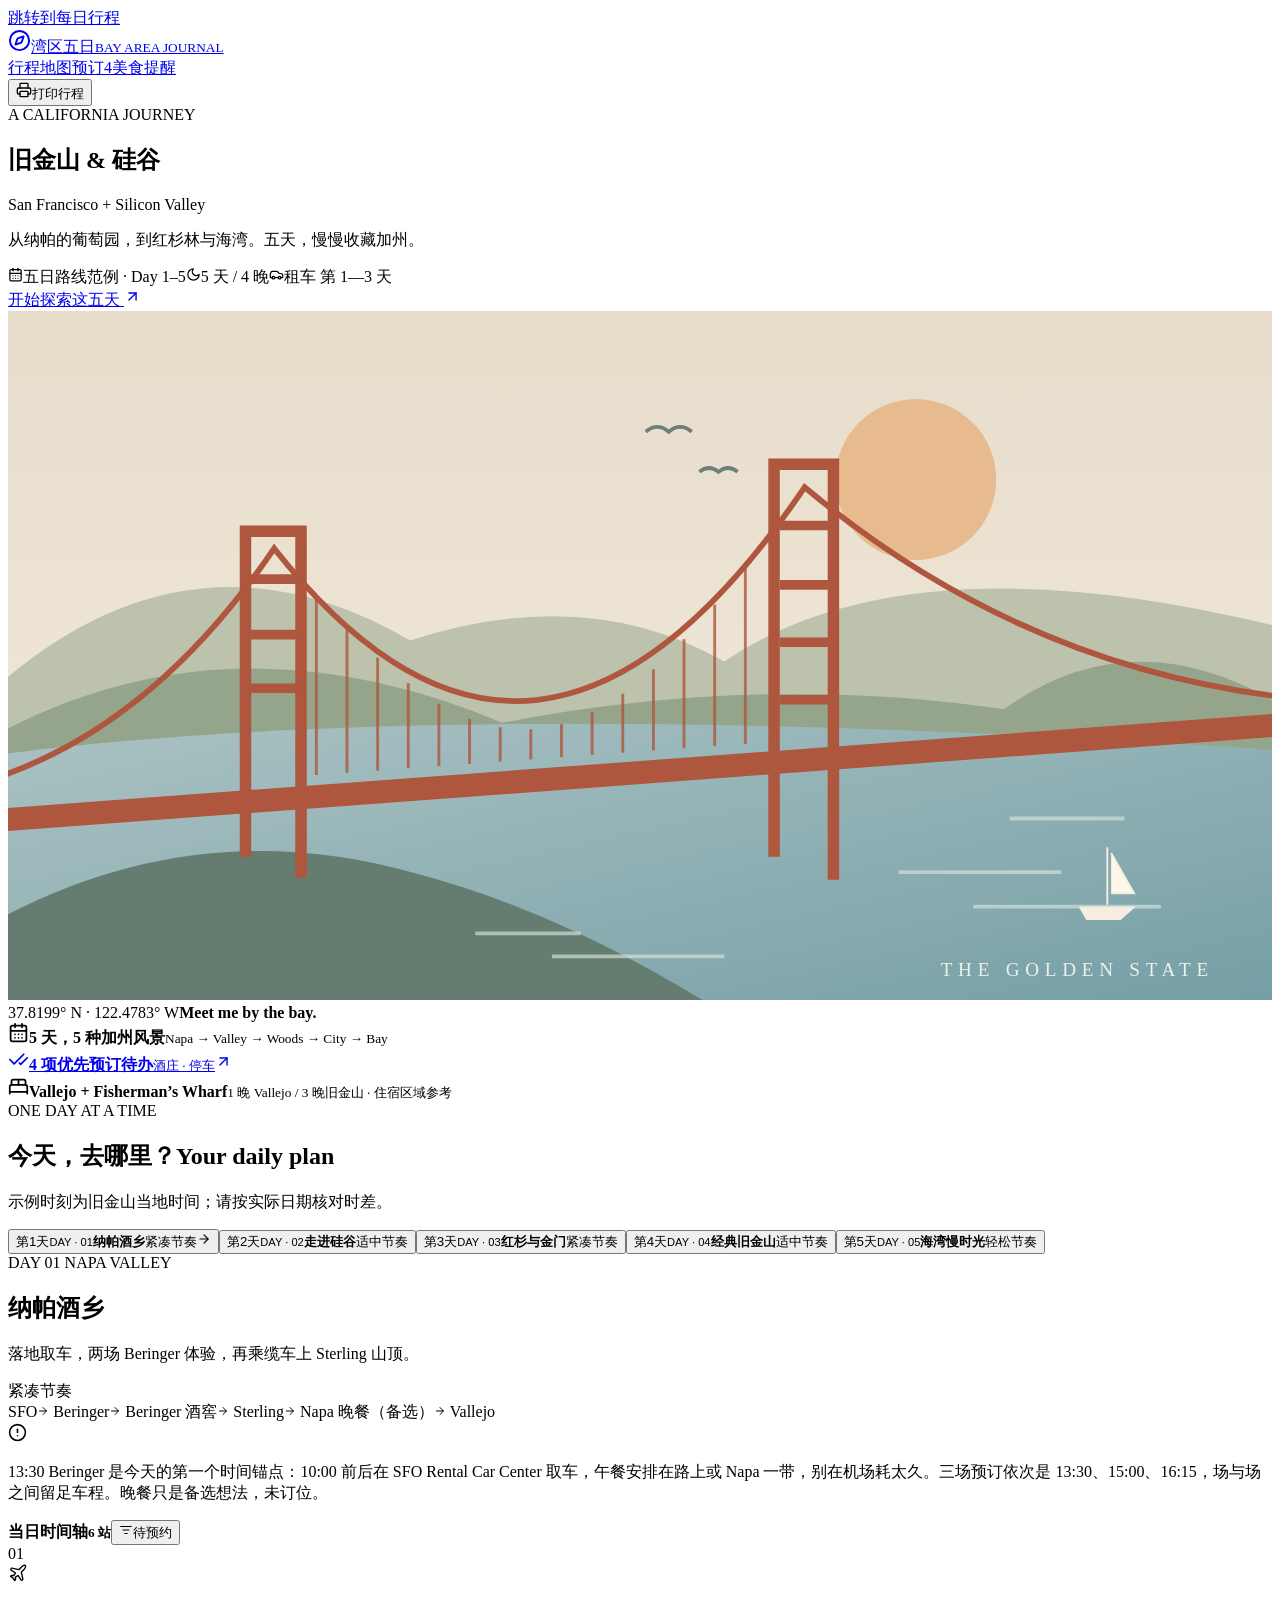
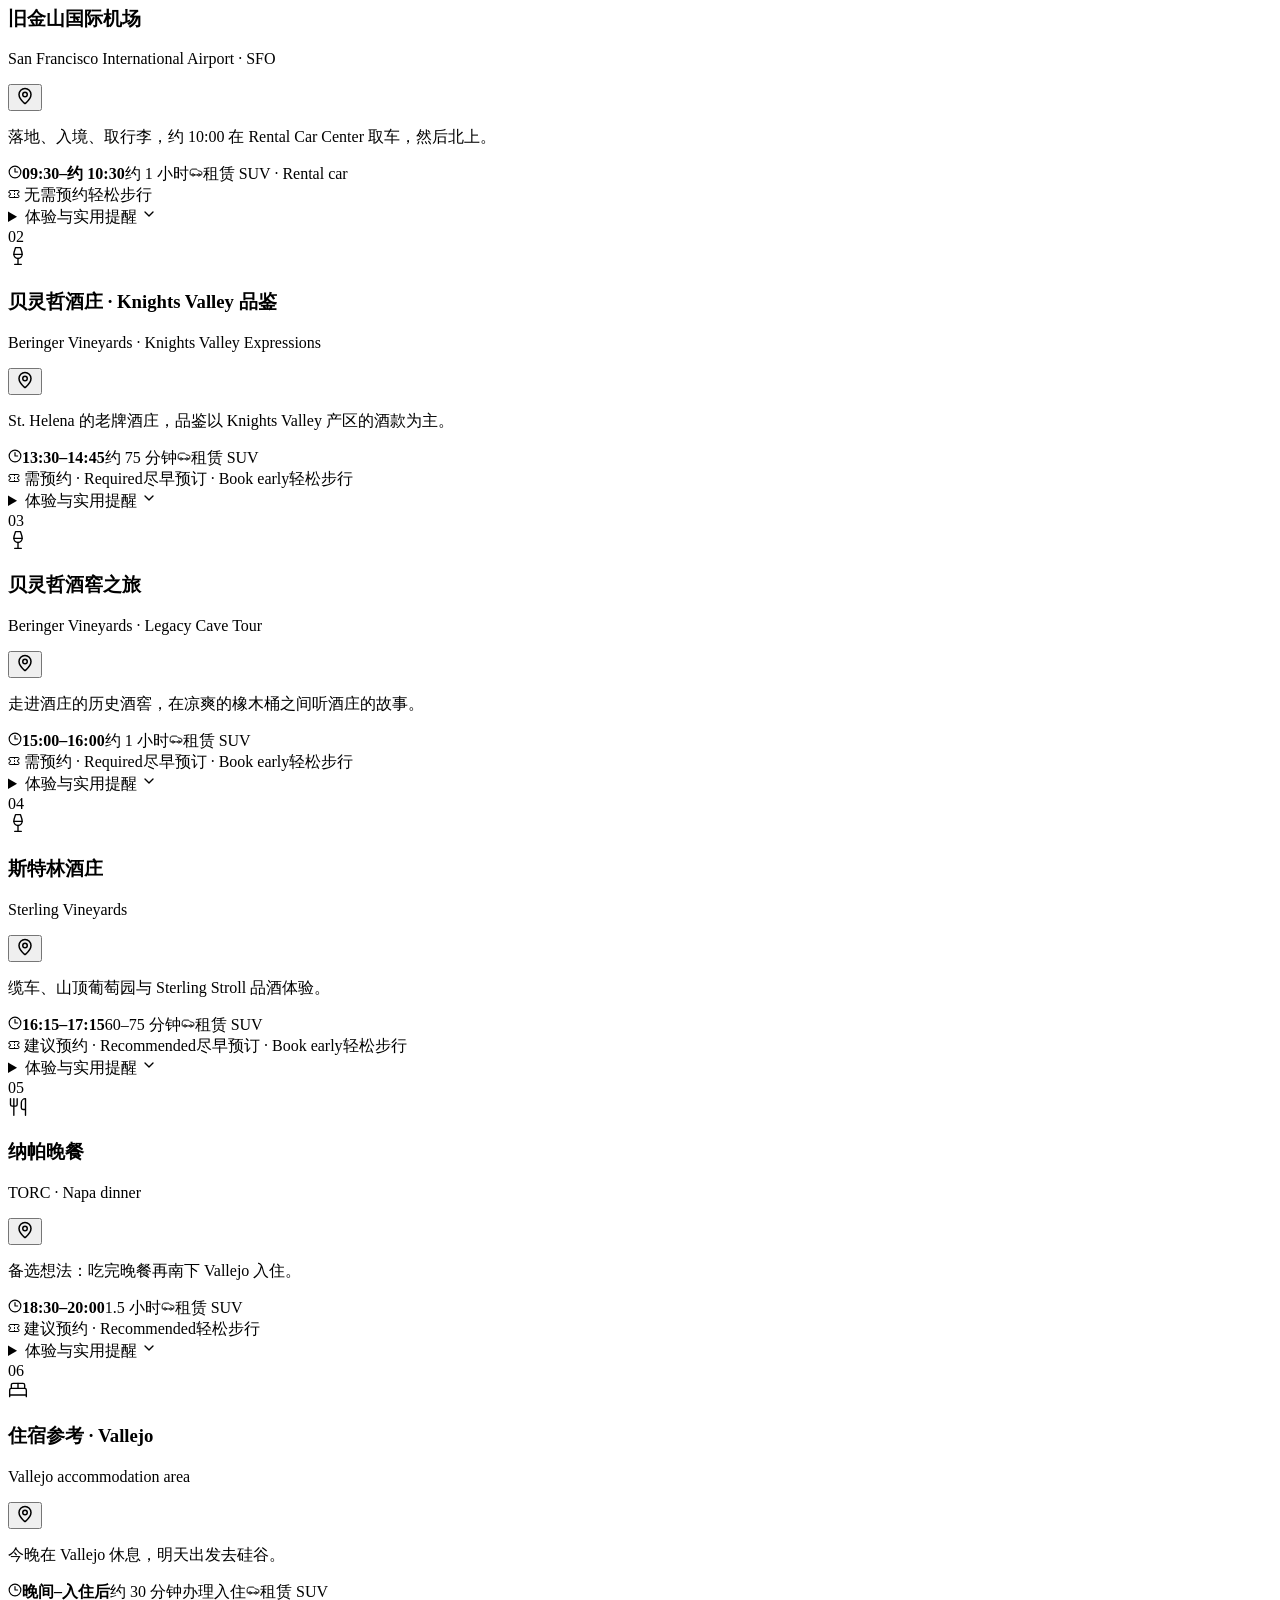
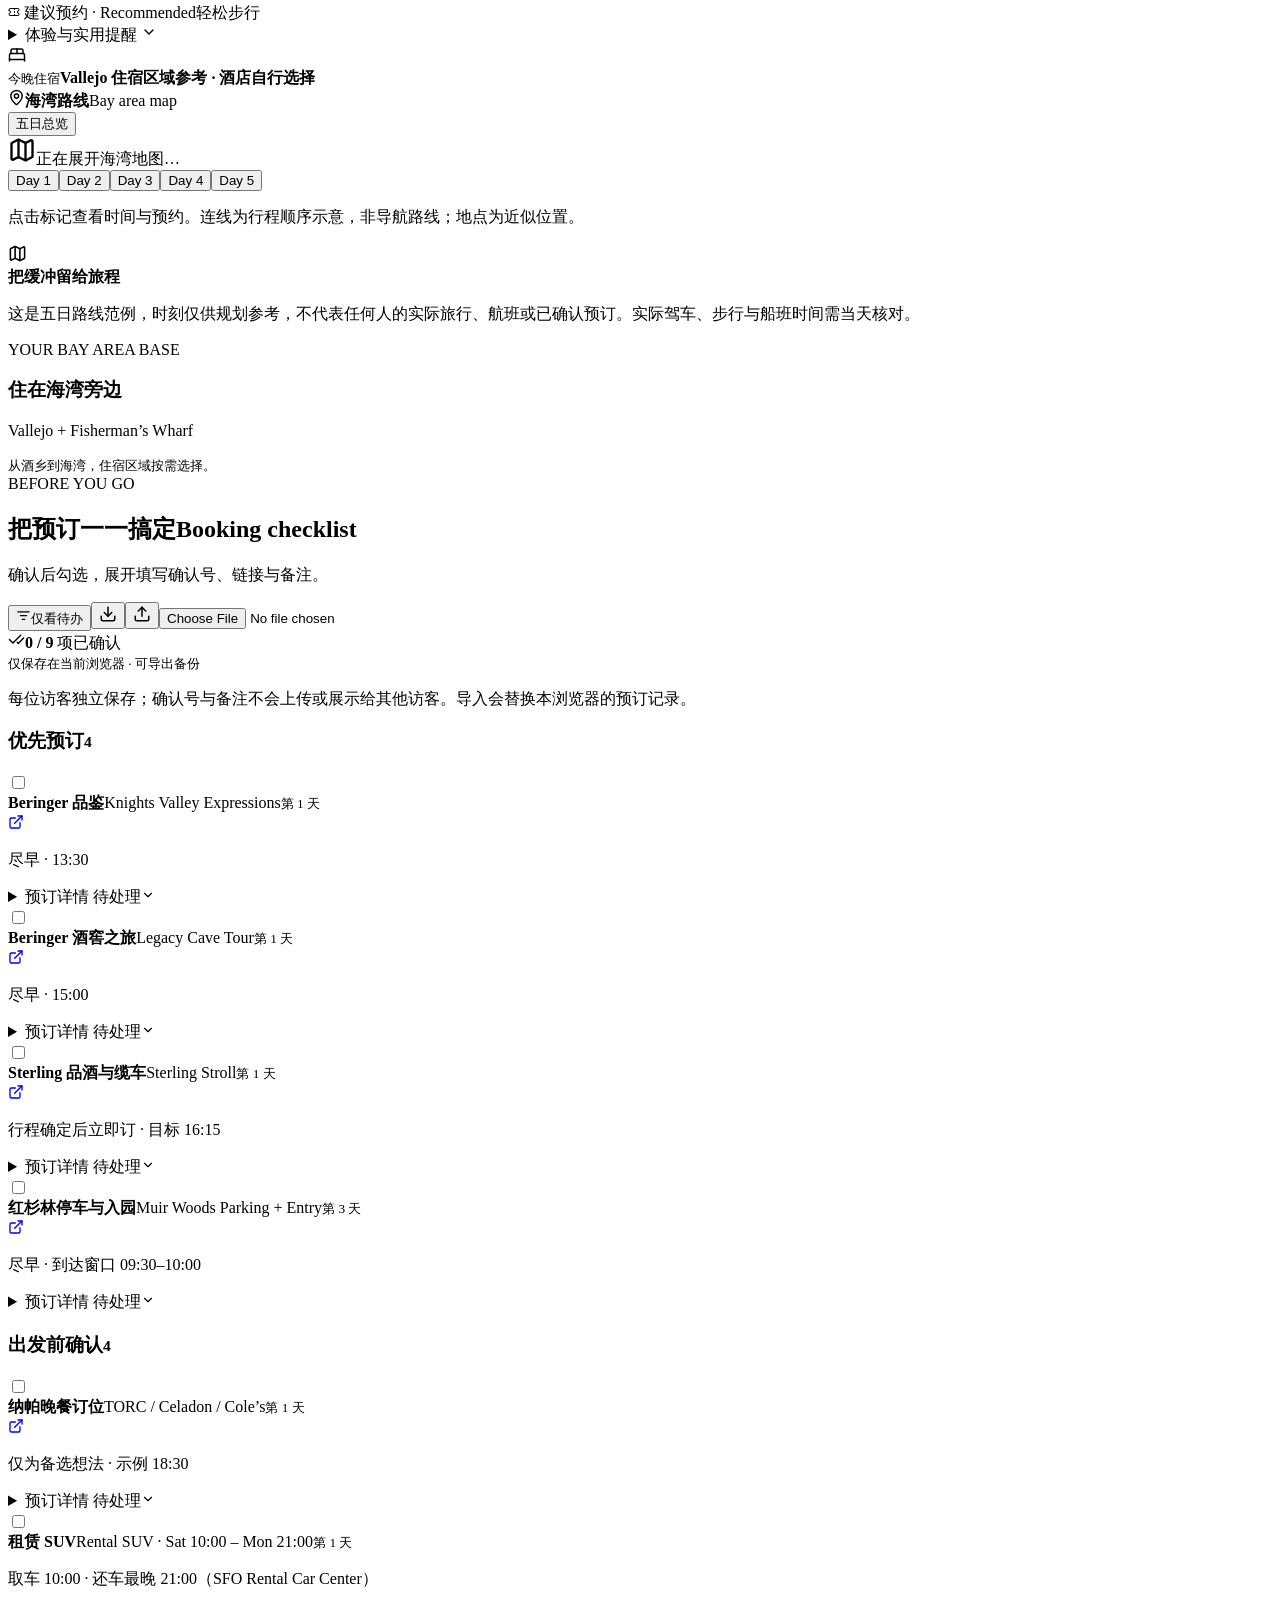
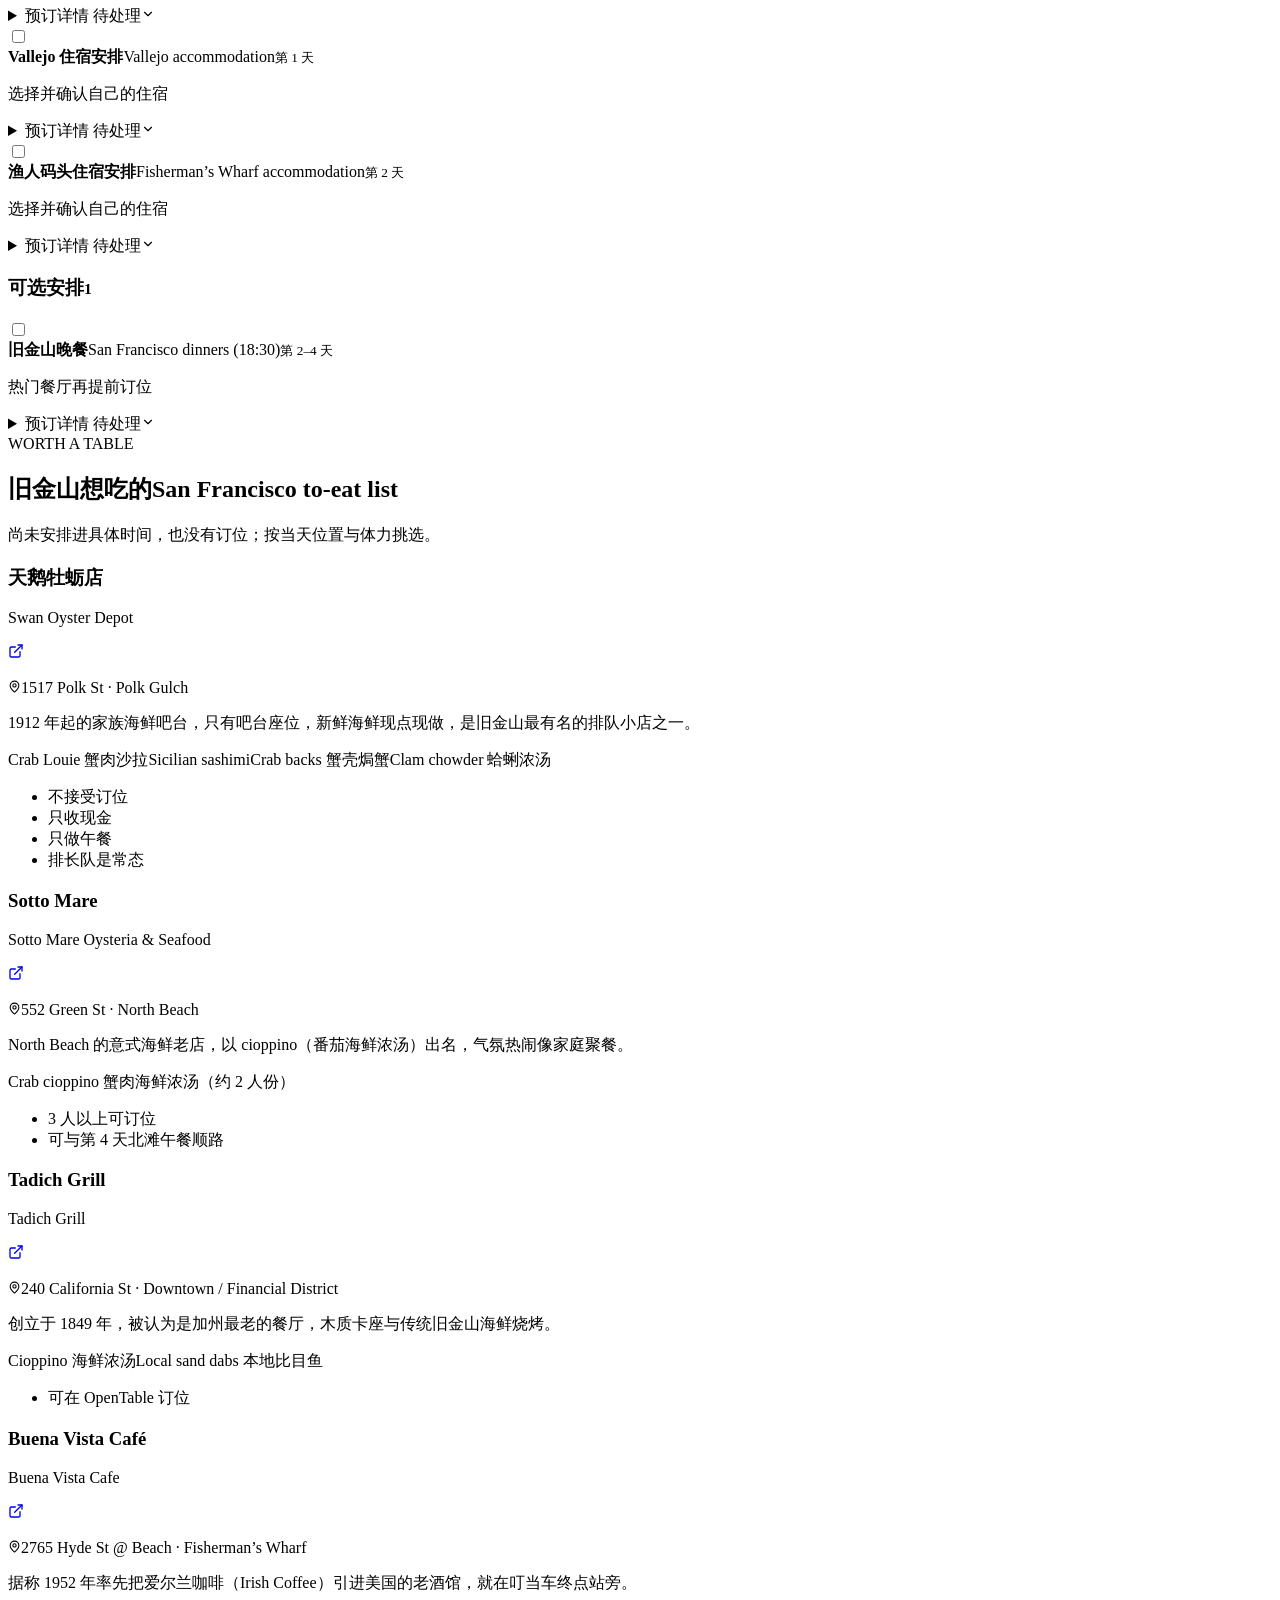
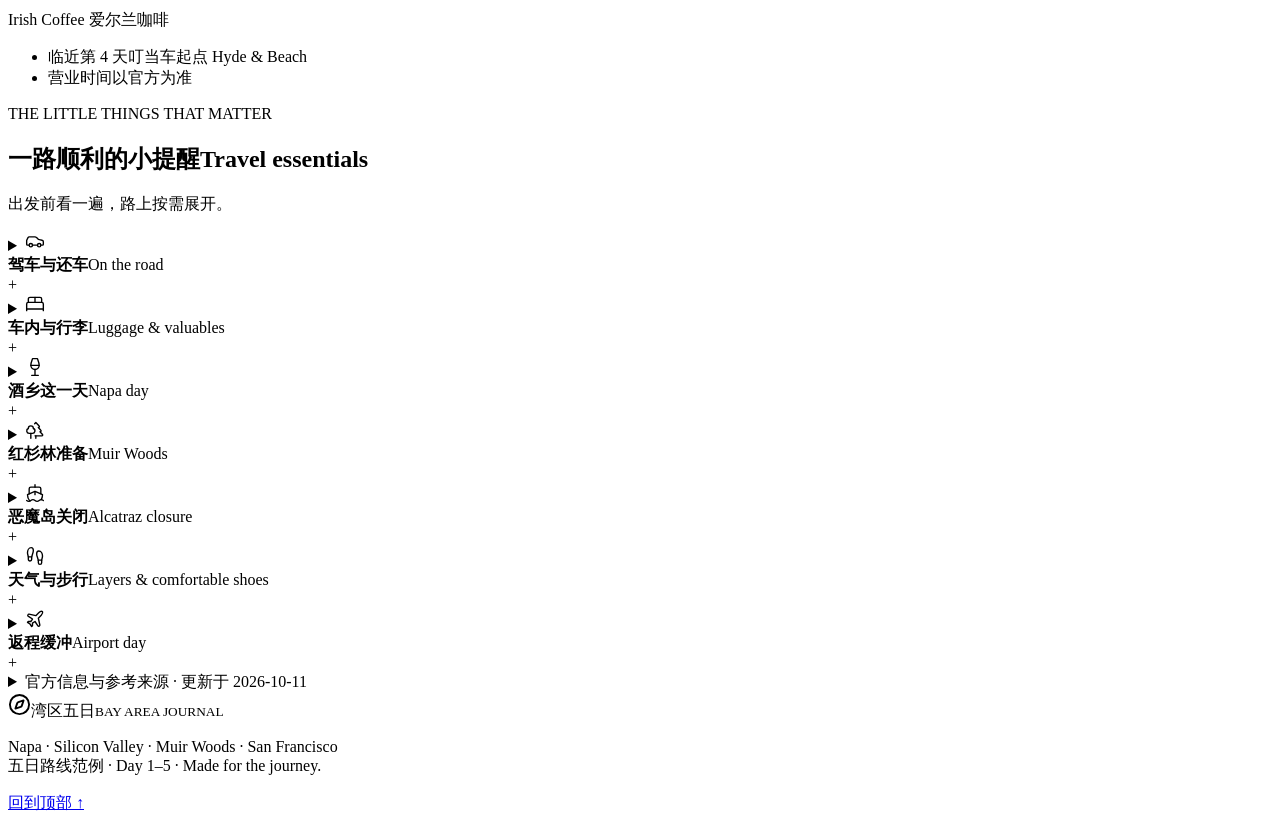
==== commit d630e8fe: "Publish validated anonymous travel website" ====
--- a/index.html
+++ b/index.html
@@ -1 +1 @@
-<!DOCTYPE html><html lang="zh-CN"><head><meta charSet="utf-8"/><meta name="viewport" content="width=device-width, initial-scale=1"/><link rel="stylesheet" href="/sf-bay-trip-2026-site/_next/static/chunks/0ljujl5ax61ys.css" data-precedence="next"/><link rel="preload" as="script" fetchPriority="low" href="/sf-bay-trip-2026-site/_next/static/chunks/19wg2q9r2_sev.js"/><script src="/sf-bay-trip-2026-site/_next/static/chunks/0kder_iuhufm_.js" async=""></script><script src="/sf-bay-trip-2026-site/_next/static/chunks/3wbm-994r45kr.js" async=""></script><script src="/sf-bay-trip-2026-site/_next/static/chunks/turbopack-2z6iyqf_ph5ec.js" async=""></script><script src="/sf-bay-trip-2026-site/_next/static/chunks/0umf92h1sb77c.js" async=""></script><script src="/sf-bay-trip-2026-site/_next/static/chunks/2uhkrz_pcuxzl.js" async=""></script><script src="/sf-bay-trip-2026-site/_next/static/chunks/2_39vecbpn7pf.js" async=""></script><title>湾区五日 | 旧金山 · 硅谷 · 纳帕</title><meta name="description" content="旧金山、纳帕、硅谷与红杉林五日路线范例。每日时间轴、互动地图与浏览器本地预订清单。"/><link rel="icon" href="/sf-bay-trip-2026-site/favicon.svg"/><script src="/sf-bay-trip-2026-site/_next/static/chunks/0cz1d0mv5g_q7.js" noModule=""></script></head><body><div hidden=""><!--$--><!--/$--></div><a class="skip-link" href="#itinerary">跳转到每日行程</a><header class="site-header"><div class="header-inner"><a class="brand" href="#top"><svg xmlns="http://www.w3.org/2000/svg" width="23" height="23" viewBox="0 0 24 24" fill="none" stroke="currentColor" stroke-width="2" stroke-linecap="round" stroke-linejoin="round" class="lucide lucide-compass"><path d="m16.24 7.76-1.804 5.411a2 2 0 0 1-1.265 1.265L7.76 16.24l1.804-5.411a2 2 0 0 1 1.265-1.265z"></path><circle cx="12" cy="12" r="10"></circle></svg><span>湾区五日<small>BAY AREA JOURNAL</small></span></a><nav aria-label="主要导航"><a href="#itinerary">行程</a><a href="#route-map">地图</a><a href="#bookings">预订<span class="nav-count">3</span></a><a href="#notes">提醒</a></nav><button class="print-button" aria-label="打印所选日期行程"><svg xmlns="http://www.w3.org/2000/svg" width="16" height="16" viewBox="0 0 24 24" fill="none" stroke="currentColor" stroke-width="2" stroke-linecap="round" stroke-linejoin="round" class="lucide lucide-printer"><path d="M6 18H4a2 2 0 0 1-2-2v-5a2 2 0 0 1 2-2h16a2 2 0 0 1 2 2v5a2 2 0 0 1-2 2h-2"></path><path d="M6 9V3a1 1 0 0 1 1-1h10a1 1 0 0 1 1 1v6"></path><rect x="6" y="14" width="12" height="8" rx="1"></rect></svg><span>打印行程</span></button></div></header><main id="top" class="page-shell"><section class="hero" aria-labelledby="trip-title"><div class="hero-copy"><div class="eyebrow"><span class="small-line"></span> A CALIFORNIA JOURNEY</div><h1 id="trip-title">旧金山<span class="hero-amp"> &amp; </span>硅谷</h1><p class="hero-english">San Francisco + Silicon Valley</p><p class="hero-subtitle">从纳帕的葡萄园，到红杉林与海湾。五天，慢慢收藏加州。</p><div class="hero-facts"><span><svg xmlns="http://www.w3.org/2000/svg" width="15" height="15" viewBox="0 0 24 24" fill="none" stroke="currentColor" stroke-width="2" stroke-linecap="round" stroke-linejoin="round" class="lucide lucide-calendar-days" aria-hidden="true"><path d="M8 2v4"></path><path d="M16 2v4"></path><rect width="18" height="18" x="3" y="4" rx="2"></rect><path d="M3 10h18"></path><path d="M8 14h.01"></path><path d="M12 14h.01"></path><path d="M16 14h.01"></path><path d="M8 18h.01"></path><path d="M12 18h.01"></path><path d="M16 18h.01"></path></svg>五日路线范例 · Day 1–5</span><span><svg xmlns="http://www.w3.org/2000/svg" width="15" height="15" viewBox="0 0 24 24" fill="none" stroke="currentColor" stroke-width="2" stroke-linecap="round" stroke-linejoin="round" class="lucide lucide-moon" aria-hidden="true"><path d="M12 3a6 6 0 0 0 9 9 9 9 0 1 1-9-9Z"></path></svg>5 天 / 4 晚</span><span><svg xmlns="http://www.w3.org/2000/svg" width="15" height="15" viewBox="0 0 24 24" fill="none" stroke="currentColor" stroke-width="2" stroke-linecap="round" stroke-linejoin="round" class="lucide lucide-car" aria-hidden="true"><path d="M19 17h2c.6 0 1-.4 1-1v-3c0-.9-.7-1.7-1.5-1.9C18.7 10.6 16 10 16 10s-1.3-1.4-2.2-2.3c-.5-.4-1.1-.7-1.8-.7H5c-.6 0-1.1.4-1.4.9l-1.4 2.9A3.7 3.7 0 0 0 2 12v4c0 .6.4 1 1 1h2"></path><circle cx="7" cy="17" r="2"></circle><path d="M9 17h6"></path><circle cx="17" cy="17" r="2"></circle></svg>租车 第 1—3 天</span></div><a class="hero-link" href="#itinerary">开始探索这五天 <svg xmlns="http://www.w3.org/2000/svg" width="17" height="17" viewBox="0 0 24 24" fill="none" stroke="currentColor" stroke-width="2" stroke-linecap="round" stroke-linejoin="round" class="lucide lucide-arrow-up-right"><path d="M7 7h10v10"></path><path d="M7 17 17 7"></path></svg></a></div><div class="hero-visual"><svg class="bay-art" viewBox="0 0 660 360" role="img" aria-label="金门大桥、海湾与加州山丘的插画"><defs><linearGradient id="sky" x2="0" y2="1"><stop stop-color="#e7dcca"></stop><stop offset="1" stop-color="#f4ece0"></stop></linearGradient><linearGradient id="bay" x2="1" y2="1"><stop stop-color="#abc2c3"></stop><stop offset="1" stop-color="#759fa6"></stop></linearGradient></defs><rect width="660" height="360" fill="url(#sky)"></rect><circle cx="474" cy="88" r="42" fill="#e7bb8e"></circle><path d="M0 191 Q100 108 210 172 Q302 142 374 183 Q470 118 660 164 V360 H0Z" fill="#bdc2ad"></path><path d="M0 218 Q120 157 258 215 Q393 189 520 208 Q585 161 660 203 V360 H0Z" fill="#94a58c"></path><path d="M0 231 Q240 201 660 229 V360 H0Z" fill="url(#bay)"></path><path d="M0 315 Q103 262 214 294 Q286 313 363 360 H0Z" fill="#657c70"></path><g fill="none" stroke="#ae573e" stroke-width="6"><path d="M124 285V115H153V296M400 285V80H431V297"></path><path d="M126 140H151M126 169H151M126 197H151M403 112H429M403 143H429M403 173H429M403 203H429" stroke-width="5"></path><path d="M-20 267L680 215" stroke-width="12"></path><path d="M-10 245Q75 218 139 124 Q276 298 416 92 Q533 190 680 203" stroke-width="3"></path></g><g stroke="#ae573e" stroke-width="1.5" opacity=".8"><path d="M161 148.6209873114438V242.29090909090908"></path><path d="M177 165.56352219335943V241.12727272727273"></path><path d="M193 180.99699925112176V239.96363636363637"></path><path d="M209 194.35390211245488V238.8"></path><path d="M225 205.13490673886795V237.63636363636363"></path><path d="M241 212.92527865892436V236.47272727272727"></path><path d="M257 217.40849237637886V235.3090909090909"></path><path d="M273 218.37662570731655V234.14545454545456"></path><path d="M289 215.73718770808873V232.9818181818182"></path><path d="M305 209.5161559726616V231.8181818181818"></path><path d="M321 199.8571235579891V230.65454545454546"></path><path d="M337 187.01658355140958V229.4909090909091"></path><path d="M353 171.35550612950766V228.3272727272727"></path><path d="M369 153.32748470824444V227.16363636363636"></path><path d="M385 133.46384045129759V226"></path></g><g stroke="#d6e3df" stroke-width="2" opacity=".65"><path d="M465 293h85m-46 18h98M244 325h55m-15 12h90M523 265h60"></path></g><path d="M559 311h30l-8 7h-18Z" fill="#f4ede0"></path><path d="M574 280v30m2-27l12 21h-12" fill="#fff8e9" stroke="#f4ede0" stroke-width="1"></path><g stroke="#6e7f78" stroke-width="2" fill="none"><path d="M333 63q6-5 12 0q6-5 12 0M361 84q5-4 10 0q5-4 10 0"></path></g><text x="487" y="347" font-size="10" fill="#edf1e8" letter-spacing="3">THE GOLDEN STATE</text></svg><div class="art-label"><span>37.8199° N · 122.4783° W</span><strong>Meet me by the bay.</strong></div></div></section><div class="trip-overview"><div><svg xmlns="http://www.w3.org/2000/svg" width="21" height="21" viewBox="0 0 24 24" fill="none" stroke="currentColor" stroke-width="2" stroke-linecap="round" stroke-linejoin="round" class="lucide lucide-calendar-days"><path d="M8 2v4"></path><path d="M16 2v4"></path><rect width="18" height="18" x="3" y="4" rx="2"></rect><path d="M3 10h18"></path><path d="M8 14h.01"></path><path d="M12 14h.01"></path><path d="M16 14h.01"></path><path d="M8 18h.01"></path><path d="M12 18h.01"></path><path d="M16 18h.01"></path></svg><span><strong>5<!-- --> 天，<!-- -->5<!-- --> 种加州风景</strong><small>Napa → Valley → Woods → City → Bay</small></span></div><a href="#bookings"><svg xmlns="http://www.w3.org/2000/svg" width="21" height="21" viewBox="0 0 24 24" fill="none" stroke="currentColor" stroke-width="2" stroke-linecap="round" stroke-linejoin="round" class="lucide lucide-check-check"><path d="M18 6 7 17l-5-5"></path><path d="m22 10-7.5 7.5L13 16"></path></svg><span><strong>3<!-- --> 项优先预订待办</strong><small>酒庄 · 停车</small></span><svg xmlns="http://www.w3.org/2000/svg" width="17" height="17" viewBox="0 0 24 24" fill="none" stroke="currentColor" stroke-width="2" stroke-linecap="round" stroke-linejoin="round" class="lucide lucide-arrow-up-right"><path d="M7 7h10v10"></path><path d="M7 17 17 7"></path></svg></a><div><svg xmlns="http://www.w3.org/2000/svg" width="21" height="21" viewBox="0 0 24 24" fill="none" stroke="currentColor" stroke-width="2" stroke-linecap="round" stroke-linejoin="round" class="lucide lucide-bed-double"><path d="M2 20v-8a2 2 0 0 1 2-2h16a2 2 0 0 1 2 2v8"></path><path d="M4 10V6a2 2 0 0 1 2-2h12a2 2 0 0 1 2 2v4"></path><path d="M12 4v6"></path><path d="M2 18h20"></path></svg><span><strong>Vallejo + Fisherman’s Wharf</strong><small>1 晚 Vallejo / 3 晚旧金山 · 住宿区域参考</small></span></div></div><section id="itinerary" class="section-block itinerary-section"><div class="section-heading"><div><div class="eyebrow">ONE DAY AT A TIME</div><h2>今天，去哪里？<span>Your daily plan</span></h2><p>示例时刻为旧金山当地时间；请按实际日期核对时差。</p></div></div><div class="day-tabs" role="tablist" aria-label="选择行程日期"><button id="tab-day-1" role="tab" aria-selected="true" aria-controls="day-panel" tabindex="0" class="day-tab day-active"><span class="day-tab-date">第1天<small>DAY<!-- --> · <!-- -->01</small></span><strong>纳帕酒乡</strong><span class="day-tab-pace"><i style="background:#ad593e"></i>紧凑<!-- -->节奏<svg xmlns="http://www.w3.org/2000/svg" width="14" height="14" viewBox="0 0 24 24" fill="none" stroke="currentColor" stroke-width="2" stroke-linecap="round" stroke-linejoin="round" class="lucide lucide-arrow-right"><path d="M5 12h14"></path><path d="m12 5 7 7-7 7"></path></svg></span></button><button id="tab-day-2" role="tab" aria-selected="false" aria-controls="day-panel" tabindex="-1" class="day-tab "><span class="day-tab-date">第2天<small>DAY<!-- --> · <!-- -->02</small></span><strong>走进硅谷</strong><span class="day-tab-pace"><i style="background:#53718c"></i>适中<!-- -->节奏</span></button><button id="tab-day-3" role="tab" aria-selected="false" aria-controls="day-panel" tabindex="-1" class="day-tab "><span class="day-tab-date">第3天<small>DAY<!-- --> · <!-- -->03</small></span><strong>红杉与金门</strong><span class="day-tab-pace"><i style="background:#577461"></i>适中<!-- -->节奏</span></button><button id="tab-day-4" role="tab" aria-selected="false" aria-controls="day-panel" tabindex="-1" class="day-tab "><span class="day-tab-date">第4天<small>DAY<!-- --> · <!-- -->04</small></span><strong>经典旧金山</strong><span class="day-tab-pace"><i style="background:#817195"></i>适中<!-- -->节奏</span></button><button id="tab-day-5" role="tab" aria-selected="false" aria-controls="day-panel" tabindex="-1" class="day-tab "><span class="day-tab-date">第5天<small>DAY<!-- --> · <!-- -->05</small></span><strong>海湾慢时光</strong><span class="day-tab-pace"><i style="background:#8b794d"></i>轻松<!-- -->节奏</span></button></div><div id="day-panel" role="tabpanel" aria-labelledby="tab-day-1" class="day-panel"><div class="day-intro"><div><div class="eyebrow">DAY <!-- -->01<!-- --> <span class="intro-dot"></span> <!-- -->NAPA VALLEY</div><h2>纳帕酒乡</h2><p>落地加州，乘缆车走进山顶酒庄。</p></div><span class="pace-indicator"><span class="pace-bars pace-1"><i></i><i></i><i></i></span>紧凑<!-- -->节奏</span></div><div class="route-strip"><span> <!-- -->SFO</span><span><svg xmlns="http://www.w3.org/2000/svg" width="12" height="12" viewBox="0 0 24 24" fill="none" stroke="currentColor" stroke-width="2" stroke-linecap="round" stroke-linejoin="round" class="lucide lucide-arrow-right"><path d="M5 12h14"></path><path d="m12 5 7 7-7 7"></path></svg> <!-- -->Sterling</span><span><svg xmlns="http://www.w3.org/2000/svg" width="12" height="12" viewBox="0 0 24 24" fill="none" stroke="currentColor" stroke-width="2" stroke-linecap="round" stroke-linejoin="round" class="lucide lucide-arrow-right"><path d="M5 12h14"></path><path d="m12 5 7 7-7 7"></path></svg> <!-- -->V. Sattui</span><span><svg xmlns="http://www.w3.org/2000/svg" width="12" height="12" viewBox="0 0 24 24" fill="none" stroke="currentColor" stroke-width="2" stroke-linecap="round" stroke-linejoin="round" class="lucide lucide-arrow-right"><path d="M5 12h14"></path><path d="m12 5 7 7-7 7"></path></svg> <!-- -->Napa 晚餐</span><span><svg xmlns="http://www.w3.org/2000/svg" width="12" height="12" viewBox="0 0 24 24" fill="none" stroke="currentColor" stroke-width="2" stroke-linecap="round" stroke-linejoin="round" class="lucide lucide-arrow-right"><path d="M5 12h14"></path><path d="m12 5 7 7-7 7"></path></svg> <!-- -->Vallejo</span></div><div class="day-warning"><svg xmlns="http://www.w3.org/2000/svg" width="19" height="19" viewBox="0 0 24 24" fill="none" stroke="currentColor" stroke-width="2" stroke-linecap="round" stroke-linejoin="round" class="lucide lucide-circle-alert"><circle cx="12" cy="12" r="10"></circle><line x1="12" x2="12" y1="8" y2="12"></line><line x1="12" x2="12.01" y1="16" y2="16"></line></svg><p>14:00 Sterling 是今天的时间锚点。尽量在 11:30 前离开 SFO，并预留 13:45 报到；若到 12:00 才出发，迟到风险较高。不要安排机场坐下用餐。</p></div><div class="day-layout"><div class="timeline-column"><div class="timeline-toolbar"><strong>当日时间轴<small>5<!-- --> 站</small></strong><button class="filter-button " aria-pressed="false"><svg xmlns="http://www.w3.org/2000/svg" width="14" height="14" viewBox="0 0 24 24" fill="none" stroke="currentColor" stroke-width="2" stroke-linecap="round" stroke-linejoin="round" class="lucide lucide-list-filter"><path d="M3 6h18"></path><path d="M7 12h10"></path><path d="M10 18h4"></path></svg>待预约</button></div><div class="timeline"><article class="stop-card " id="stop-sfo-arrival"><div class="timeline-dot">01</div><div class="stop-top"><div class="stop-icon"><svg xmlns="http://www.w3.org/2000/svg" width="20" height="20" viewBox="0 0 24 24" fill="none" stroke="currentColor" stroke-width="1.65" stroke-linecap="round" stroke-linejoin="round" class="lucide lucide-plane" aria-hidden="true"><path d="M17.8 19.2 16 11l3.5-3.5C21 6 21.5 4 21 3c-1-.5-3 0-4.5 1.5L13 8 4.8 6.2c-.5-.1-.9.1-1.1.5l-.3.5c-.2.5-.1 1 .3 1.3L9 12l-2 3H4l-1 1 3 2 2 3 1-1v-3l3-2 3.5 5.3c.3.4.8.5 1.3.3l.5-.2c.4-.3.6-.7.5-1.2z"></path></svg></div><div class="stop-heading"><h3>旧金山国际机场</h3><p lang="en">San Francisco International Airport · SFO</p></div><button class="icon-button map-focus" title="在地图上查看" aria-label="在地图上查看旧金山国际机场"><svg xmlns="http://www.w3.org/2000/svg" width="18" height="18" viewBox="0 0 24 24" fill="none" stroke="currentColor" stroke-width="2" stroke-linecap="round" stroke-linejoin="round" class="lucide lucide-map-pin"><path d="M20 10c0 4.993-5.539 10.193-7.399 11.799a1 1 0 0 1-1.202 0C9.539 20.193 4 14.993 4 10a8 8 0 0 1 16 0"></path><circle cx="12" cy="10" r="3"></circle></svg></button></div><p class="stop-description">入境、取行李、会合与领取租赁 SUV。</p><div class="stop-meta"><span><svg xmlns="http://www.w3.org/2000/svg" width="14" height="14" viewBox="0 0 24 24" fill="none" stroke="currentColor" stroke-width="2" stroke-linecap="round" stroke-linejoin="round" class="lucide lucide-clock3"><circle cx="12" cy="12" r="10"></circle><polyline points="12 6 12 12 16.5 12"></polyline></svg><strong>上午<!-- -->–<!-- -->取车后</strong></span><span>2–2.5 小时</span><span><svg xmlns="http://www.w3.org/2000/svg" width="14" height="14" viewBox="0 0 24 24" fill="none" stroke="currentColor" stroke-width="1.65" stroke-linecap="round" stroke-linejoin="round" class="lucide lucide-car" aria-hidden="true"><path d="M19 17h2c.6 0 1-.4 1-1v-3c0-.9-.7-1.7-1.5-1.9C18.7 10.6 16 10 16 10s-1.3-1.4-2.2-2.3c-.5-.4-1.1-.7-1.8-.7H5c-.6 0-1.1.4-1.4.9l-1.4 2.9A3.7 3.7 0 0 0 2 12v4c0 .6.4 1 1 1h2"></path><circle cx="7" cy="17" r="2"></circle><path d="M9 17h6"></path><circle cx="17" cy="17" r="2"></circle></svg>租赁 SUV · Rental car</span></div><div class="badges"><span class="badge "><svg xmlns="http://www.w3.org/2000/svg" width="12" height="12" viewBox="0 0 24 24" fill="none" stroke="currentColor" stroke-width="2" stroke-linecap="round" stroke-linejoin="round" class="lucide lucide-ticket"><path d="M2 9a3 3 0 0 1 0 6v2a2 2 0 0 0 2 2h16a2 2 0 0 0 2-2v-2a3 3 0 0 1 0-6V7a2 2 0 0 0-2-2H4a2 2 0 0 0-2 2Z"></path><path d="M13 5v2"></path><path d="M13 17v2"></path><path d="M13 11v2"></path></svg> <!-- -->无需预约</span><span class="badge">轻松步行</span></div><details class="stop-details"><summary>体验与实用提醒 <svg xmlns="http://www.w3.org/2000/svg" width="16" height="16" viewBox="0 0 24 24" fill="none" stroke="currentColor" stroke-width="2" stroke-linecap="round" stroke-linejoin="round" class="lucide lucide-chevron-down"><path d="m6 9 6 6 6-6"></path></svg></summary><div class="details-content"><div><h4>看什么 · Highlights</h4><ul><li>入境、取行李与领取租车</li><li>根据实际到达时间安排第一天</li></ul></div><div><h4>留意什么 · Notes</h4><ul><li>给入境、行李与取车留出缓冲；机场至酒庄车程受交通影响。</li><li>14:00 酒庄时段仅为示例；根据实际航班和车程选择预订时段。</li><li>如遇延误，联系酒庄调整时段。</li></ul></div><dl class="detail-facts"><div><dt><svg xmlns="http://www.w3.org/2000/svg" width="15" height="15" viewBox="0 0 24 24" fill="none" stroke="currentColor" stroke-width="2" stroke-linecap="round" stroke-linejoin="round" class="lucide lucide-footprints"><path d="M4 16v-2.38C4 11.5 2.97 10.5 3 8c.03-2.72 1.49-6 4.5-6C9.37 2 10 3.8 10 5.5c0 3.11-2 5.66-2 8.68V16a2 2 0 1 1-4 0Z"></path><path d="M20 20v-2.38c0-2.12 1.03-3.12 1-5.62-.03-2.72-1.49-6-4.5-6C14.63 6 14 7.8 14 9.5c0 3.11 2 5.66 2 8.68V20a2 2 0 1 0 4 0Z"></path><path d="M16 17h4"></path><path d="M4 13h4"></path></svg>步行强度</dt><dd>轻松 · 机场步行</dd></div><div><dt><svg xmlns="http://www.w3.org/2000/svg" width="15" height="15" viewBox="0 0 24 24" fill="none" stroke="currentColor" stroke-width="2" stroke-linecap="round" stroke-linejoin="round" class="lucide lucide-circle-parking"><circle cx="12" cy="12" r="10"></circle><path d="M9 17V7h4a3 3 0 0 1 0 6H9"></path></svg>交通 / 停车</dt><dd>按租车公司指示前往 Rental Car Center；确认取车网点。</dd></div><div><dt><svg xmlns="http://www.w3.org/2000/svg" width="15" height="15" viewBox="0 0 24 24" fill="none" stroke="currentColor" stroke-width="2" stroke-linecap="round" stroke-linejoin="round" class="lucide lucide-circle-dollar-sign"><circle cx="12" cy="12" r="10"></circle><path d="M16 8h-6a2 2 0 1 0 0 4h4a2 2 0 1 1 0 4H8"></path><path d="M12 18V6"></path></svg>费用参考</dt><dd>租车、油费与过桥费另计</dd></div></dl><div class="detail-actions"><a href="https://www.google.com/maps/search/?api=1&amp;query=San%20Francisco%20International%20Airport%20%C2%B7%20SFO" target="_blank" rel="noopener noreferrer">地图导航 <svg xmlns="http://www.w3.org/2000/svg" width="13" height="13" viewBox="0 0 24 24" fill="none" stroke="currentColor" stroke-width="2" stroke-linecap="round" stroke-linejoin="round" class="lucide lucide-external-link"><path d="M15 3h6v6"></path><path d="M10 14 21 3"></path><path d="M18 13v6a2 2 0 0 1-2 2H5a2 2 0 0 1-2-2V8a2 2 0 0 1 2-2h6"></path></svg></a></div></div></details></article><article class="stop-card " id="stop-sterling"><div class="timeline-dot">02</div><div class="stop-top"><div class="stop-icon"><svg xmlns="http://www.w3.org/2000/svg" width="20" height="20" viewBox="0 0 24 24" fill="none" stroke="currentColor" stroke-width="1.65" stroke-linecap="round" stroke-linejoin="round" class="lucide lucide-wine" aria-hidden="true"><path d="M8 22h8"></path><path d="M7 10h10"></path><path d="M12 15v7"></path><path d="M12 15a5 5 0 0 0 5-5c0-2-.5-4-2-8H9c-1.5 4-2 6-2 8a5 5 0 0 0 5 5Z"></path></svg></div><div class="stop-heading"><h3>斯特林酒庄</h3><p lang="en">Sterling Vineyards</p></div><button class="icon-button map-focus" title="在地图上查看" aria-label="在地图上查看斯特林酒庄"><svg xmlns="http://www.w3.org/2000/svg" width="18" height="18" viewBox="0 0 24 24" fill="none" stroke="currentColor" stroke-width="2" stroke-linecap="round" stroke-linejoin="round" class="lucide lucide-map-pin"><path d="M20 10c0 4.993-5.539 10.193-7.399 11.799a1 1 0 0 1-1.202 0C9.539 20.193 4 14.993 4 10a8 8 0 0 1 16 0"></path><circle cx="12" cy="10" r="3"></circle></svg></button></div><p class="stop-description">缆车、山顶葡萄园与 Sterling Stroll 品酒体验。</p><div class="stop-meta"><span><svg xmlns="http://www.w3.org/2000/svg" width="14" height="14" viewBox="0 0 24 24" fill="none" stroke="currentColor" stroke-width="2" stroke-linecap="round" stroke-linejoin="round" class="lucide lucide-clock3"><circle cx="12" cy="12" r="10"></circle><polyline points="12 6 12 12 16.5 12"></polyline></svg><strong>14:00<!-- -->–<!-- -->15:15</strong></span><span>60–75 分钟</span><span><svg xmlns="http://www.w3.org/2000/svg" width="14" height="14" viewBox="0 0 24 24" fill="none" stroke="currentColor" stroke-width="1.65" stroke-linecap="round" stroke-linejoin="round" class="lucide lucide-car" aria-hidden="true"><path d="M19 17h2c.6 0 1-.4 1-1v-3c0-.9-.7-1.7-1.5-1.9C18.7 10.6 16 10 16 10s-1.3-1.4-2.2-2.3c-.5-.4-1.1-.7-1.8-.7H5c-.6 0-1.1.4-1.4.9l-1.4 2.9A3.7 3.7 0 0 0 2 12v4c0 .6.4 1 1 1h2"></path><circle cx="7" cy="17" r="2"></circle><path d="M9 17h6"></path><circle cx="17" cy="17" r="2"></circle></svg>租赁 SUV</span></div><div class="badges"><span class="badge badge-accent"><svg xmlns="http://www.w3.org/2000/svg" width="12" height="12" viewBox="0 0 24 24" fill="none" stroke="currentColor" stroke-width="2" stroke-linecap="round" stroke-linejoin="round" class="lucide lucide-ticket"><path d="M2 9a3 3 0 0 1 0 6v2a2 2 0 0 0 2 2h16a2 2 0 0 0 2-2v-2a3 3 0 0 1 0-6V7a2 2 0 0 0-2-2H4a2 2 0 0 0-2 2Z"></path><path d="M13 5v2"></path><path d="M13 17v2"></path><path d="M13 11v2"></path></svg> <!-- -->建议预约 · Recommended</span><span class="badge badge-accent">尽早预订 · Book early</span><span class="badge">轻松步行</span></div><details class="stop-details"><summary>体验与实用提醒 <svg xmlns="http://www.w3.org/2000/svg" width="16" height="16" viewBox="0 0 24 24" fill="none" stroke="currentColor" stroke-width="2" stroke-linecap="round" stroke-linejoin="round" class="lucide lucide-chevron-down"><path d="m6 9 6 6 6-6"></path></svg></summary><div class="details-content"><div><h4>看什么 · Highlights</h4><ul><li>往返空中缆车 Aerial gondola</li><li>自助品酒与葡萄园全景</li></ul></div><div><h4>留意什么 · Notes</h4><ul><li>目标 13:45 报到，行程确认后尽快预订 14:00。</li><li>官网当前标注“建议预约”；本行程依赖固定时段，请当作必办预订。</li><li>偏重景观与游客体验；指定司机不饮酒，提前向酒庄确认司机 / 不品酒访客的选项。</li><li>机场取车明显延误会影响这站；不要在此逗留过久。</li></ul></div><dl class="detail-facts"><div><dt><svg xmlns="http://www.w3.org/2000/svg" width="15" height="15" viewBox="0 0 24 24" fill="none" stroke="currentColor" stroke-width="2" stroke-linecap="round" stroke-linejoin="round" class="lucide lucide-footprints"><path d="M4 16v-2.38C4 11.5 2.97 10.5 3 8c.03-2.72 1.49-6 4.5-6C9.37 2 10 3.8 10 5.5c0 3.11-2 5.66-2 8.68V16a2 2 0 1 1-4 0Z"></path><path d="M20 20v-2.38c0-2.12 1.03-3.12 1-5.62-.03-2.72-1.49-6-4.5-6C14.63 6 14 7.8 14 9.5c0 3.11 2 5.66 2 8.68V20a2 2 0 1 0 4 0Z"></path><path d="M16 17h4"></path><path d="M4 13h4"></path></svg>步行强度</dt><dd>轻松 · 酒庄漫步</dd></div><div><dt><svg xmlns="http://www.w3.org/2000/svg" width="15" height="15" viewBox="0 0 24 24" fill="none" stroke="currentColor" stroke-width="2" stroke-linecap="round" stroke-linejoin="round" class="lucide lucide-circle-parking"><circle cx="12" cy="12" r="10"></circle><path d="M9 17V7h4a3 3 0 0 1 0 6H9"></path></svg>交通 / 停车</dt><dd>酒庄访客停车区；预留停车与缆车排队时间。</dd></div><div><dt><svg xmlns="http://www.w3.org/2000/svg" width="15" height="15" viewBox="0 0 24 24" fill="none" stroke="currentColor" stroke-width="2" stroke-linecap="round" stroke-linejoin="round" class="lucide lucide-circle-dollar-sign"><circle cx="12" cy="12" r="10"></circle><path d="M16 8h-6a2 2 0 1 0 0 4h4a2 2 0 1 1 0 4H8"></path><path d="M12 18V6"></path></svg>费用参考</dt><dd>约 US$55 / 成人 · Sterling Stroll</dd></div></dl><div class="detail-actions"><a href="https://www.sterlingvineyards.com/pages/tastings" target="_blank" rel="noopener noreferrer">官方预订 / 查看<svg xmlns="http://www.w3.org/2000/svg" width="13" height="13" viewBox="0 0 24 24" fill="none" stroke="currentColor" stroke-width="2" stroke-linecap="round" stroke-linejoin="round" class="lucide lucide-external-link"><path d="M15 3h6v6"></path><path d="M10 14 21 3"></path><path d="M18 13v6a2 2 0 0 1-2 2H5a2 2 0 0 1-2-2V8a2 2 0 0 1 2-2h6"></path></svg></a><a href="https://www.google.com/maps/search/?api=1&amp;query=Sterling%20Vineyards" target="_blank" rel="noopener noreferrer">地图导航 <svg xmlns="http://www.w3.org/2000/svg" width="13" height="13" viewBox="0 0 24 24" fill="none" stroke="currentColor" stroke-width="2" stroke-linecap="round" stroke-linejoin="round" class="lucide lucide-external-link"><path d="M15 3h6v6"></path><path d="M10 14 21 3"></path><path d="M18 13v6a2 2 0 0 1-2 2H5a2 2 0 0 1-2-2V8a2 2 0 0 1 2-2h6"></path></svg></a></div></div></details></article><article class="stop-card " id="stop-vsattui"><div class="timeline-dot">03</div><div class="stop-top"><div class="stop-icon"><svg xmlns="http://www.w3.org/2000/svg" width="20" height="20" viewBox="0 0 24 24" fill="none" stroke="currentColor" stroke-width="1.65" stroke-linecap="round" stroke-linejoin="round" class="lucide lucide-wine" aria-hidden="true"><path d="M8 22h8"></path><path d="M7 10h10"></path><path d="M12 15v7"></path><path d="M12 15a5 5 0 0 0 5-5c0-2-.5-4-2-8H9c-1.5 4-2 6-2 8a5 5 0 0 0 5 5Z"></path></svg></div><div class="stop-heading"><h3>V. 萨图伊酒庄</h3><p lang="en">V. Sattui Winery</p></div><button class="icon-button map-focus" title="在地图上查看" aria-label="在地图上查看V. 萨图伊酒庄"><svg xmlns="http://www.w3.org/2000/svg" width="18" height="18" viewBox="0 0 24 24" fill="none" stroke="currentColor" stroke-width="2" stroke-linecap="round" stroke-linejoin="round" class="lucide lucide-map-pin"><path d="M20 10c0 4.993-5.539 10.193-7.399 11.799a1 1 0 0 1-1.202 0C9.539 20.193 4 14.993 4 10a8 8 0 0 1 16 0"></path><circle cx="12" cy="10" r="3"></circle></svg></button></div><p class="stop-description">Mercato 品酒，逛熟食市场，感受酒乡生活。</p><div class="stop-meta"><span><svg xmlns="http://www.w3.org/2000/svg" width="14" height="14" viewBox="0 0 24 24" fill="none" stroke="currentColor" stroke-width="2" stroke-linecap="round" stroke-linejoin="round" class="lucide lucide-clock3"><circle cx="12" cy="12" r="10"></circle><polyline points="12 6 12 12 16.5 12"></polyline></svg><strong>16:00<!-- -->–<!-- -->17:00</strong></span><span>60 分钟</span><span><svg xmlns="http://www.w3.org/2000/svg" width="14" height="14" viewBox="0 0 24 24" fill="none" stroke="currentColor" stroke-width="1.65" stroke-linecap="round" stroke-linejoin="round" class="lucide lucide-car" aria-hidden="true"><path d="M19 17h2c.6 0 1-.4 1-1v-3c0-.9-.7-1.7-1.5-1.9C18.7 10.6 16 10 16 10s-1.3-1.4-2.2-2.3c-.5-.4-1.1-.7-1.8-.7H5c-.6 0-1.1.4-1.4.9l-1.4 2.9A3.7 3.7 0 0 0 2 12v4c0 .6.4 1 1 1h2"></path><circle cx="7" cy="17" r="2"></circle><path d="M9 17h6"></path><circle cx="17" cy="17" r="2"></circle></svg>租赁 SUV</span></div><div class="badges"><span class="badge badge-accent"><svg xmlns="http://www.w3.org/2000/svg" width="12" height="12" viewBox="0 0 24 24" fill="none" stroke="currentColor" stroke-width="2" stroke-linecap="round" stroke-linejoin="round" class="lucide lucide-ticket"><path d="M2 9a3 3 0 0 1 0 6v2a2 2 0 0 0 2 2h16a2 2 0 0 0 2-2v-2a3 3 0 0 1 0-6V7a2 2 0 0 0-2-2H4a2 2 0 0 0-2 2Z"></path><path d="M13 5v2"></path><path d="M13 17v2"></path><path d="M13 11v2"></path></svg> <!-- -->建议预约 · Recommended</span><span class="badge badge-accent">尽早预订 · Book early</span><span class="badge">轻松步行</span></div><details class="stop-details"><summary>体验与实用提醒 <svg xmlns="http://www.w3.org/2000/svg" width="16" height="16" viewBox="0 0 24 24" fill="none" stroke="currentColor" stroke-width="2" stroke-linecap="round" stroke-linejoin="round" class="lucide lucide-chevron-down"><path d="m6 9 6 6 6-6"></path></svg></summary><div class="details-content"><div><h4>看什么 · Highlights</h4><ul><li>Mercato Tasting</li><li>Deli / Market 熟食市场</li><li>野餐式酒庄氛围</li></ul></div><div><h4>留意什么 · Notes</h4><ul><li>周六下午人多，强烈建议提前订位。</li><li>Sterling 至此约 20–30 分钟，视交通而定；15:15 及时离开上一站。</li><li>指定至少一位不饮酒司机；不能全员完成品酒后开车。</li><li>餐饮另计；遵守酒庄不允许自带食物与酒的规定。</li></ul></div><dl class="detail-facts"><div><dt><svg xmlns="http://www.w3.org/2000/svg" width="15" height="15" viewBox="0 0 24 24" fill="none" stroke="currentColor" stroke-width="2" stroke-linecap="round" stroke-linejoin="round" class="lucide lucide-footprints"><path d="M4 16v-2.38C4 11.5 2.97 10.5 3 8c.03-2.72 1.49-6 4.5-6C9.37 2 10 3.8 10 5.5c0 3.11-2 5.66-2 8.68V16a2 2 0 1 1-4 0Z"></path><path d="M20 20v-2.38c0-2.12 1.03-3.12 1-5.62-.03-2.72-1.49-6-4.5-6C14.63 6 14 7.8 14 9.5c0 3.11 2 5.66 2 8.68V20a2 2 0 1 0 4 0Z"></path><path d="M16 17h4"></path><path d="M4 13h4"></path></svg>步行强度</dt><dd>轻松</dd></div><div><dt><svg xmlns="http://www.w3.org/2000/svg" width="15" height="15" viewBox="0 0 24 24" fill="none" stroke="currentColor" stroke-width="2" stroke-linecap="round" stroke-linejoin="round" class="lucide lucide-circle-parking"><circle cx="12" cy="12" r="10"></circle><path d="M9 17V7h4a3 3 0 0 1 0 6H9"></path></svg>交通 / 停车</dt><dd>使用酒庄停车区；周六可能拥挤。</dd></div><div><dt><svg xmlns="http://www.w3.org/2000/svg" width="15" height="15" viewBox="0 0 24 24" fill="none" stroke="currentColor" stroke-width="2" stroke-linecap="round" stroke-linejoin="round" class="lucide lucide-circle-dollar-sign"><circle cx="12" cy="12" r="10"></circle><path d="M16 8h-6a2 2 0 1 0 0 4h4a2 2 0 1 1 0 4H8"></path><path d="M12 18V6"></path></svg>费用参考</dt><dd>约 US$45 / 人 · Mercato Tasting</dd></div></dl><div class="detail-actions"><a href="https://www.vsattui.com/visit/tasting/" target="_blank" rel="noopener noreferrer">官方预订 / 查看<svg xmlns="http://www.w3.org/2000/svg" width="13" height="13" viewBox="0 0 24 24" fill="none" stroke="currentColor" stroke-width="2" stroke-linecap="round" stroke-linejoin="round" class="lucide lucide-external-link"><path d="M15 3h6v6"></path><path d="M10 14 21 3"></path><path d="M18 13v6a2 2 0 0 1-2 2H5a2 2 0 0 1-2-2V8a2 2 0 0 1 2-2h6"></path></svg></a><a href="https://www.google.com/maps/search/?api=1&amp;query=V.%20Sattui%20Winery" target="_blank" rel="noopener noreferrer">地图导航 <svg xmlns="http://www.w3.org/2000/svg" width="13" height="13" viewBox="0 0 24 24" fill="none" stroke="currentColor" stroke-width="2" stroke-linecap="round" stroke-linejoin="round" class="lucide lucide-external-link"><path d="M15 3h6v6"></path><path d="M10 14 21 3"></path><path d="M18 13v6a2 2 0 0 1-2 2H5a2 2 0 0 1-2-2V8a2 2 0 0 1 2-2h6"></path></svg></a></div></div></details></article><article class="stop-card " id="stop-napa-dinner"><div class="timeline-dot">04</div><div class="stop-top"><div class="stop-icon"><svg xmlns="http://www.w3.org/2000/svg" width="20" height="20" viewBox="0 0 24 24" fill="none" stroke="currentColor" stroke-width="1.65" stroke-linecap="round" stroke-linejoin="round" class="lucide lucide-utensils" aria-hidden="true"><path d="M3 2v7c0 1.1.9 2 2 2h4a2 2 0 0 0 2-2V2"></path><path d="M7 2v20"></path><path d="M21 15V2a5 5 0 0 0-5 5v6c0 1.1.9 2 2 2h3Zm0 0v7"></path></svg></div><div class="stop-heading"><h3>纳帕晚餐</h3><p lang="en">TORC · Napa dinner</p></div><button class="icon-button map-focus" title="在地图上查看" aria-label="在地图上查看纳帕晚餐"><svg xmlns="http://www.w3.org/2000/svg" width="18" height="18" viewBox="0 0 24 24" fill="none" stroke="currentColor" stroke-width="2" stroke-linecap="round" stroke-linejoin="round" class="lucide lucide-map-pin"><path d="M20 10c0 4.993-5.539 10.193-7.399 11.799a1 1 0 0 1-1.202 0C9.539 20.193 4 14.993 4 10a8 8 0 0 1 16 0"></path><circle cx="12" cy="10" r="3"></circle></svg></button></div><p class="stop-description">先在 Napa 吃晚餐，再南下 Vallejo 入住。</p><div class="stop-meta"><span><svg xmlns="http://www.w3.org/2000/svg" width="14" height="14" viewBox="0 0 24 24" fill="none" stroke="currentColor" stroke-width="2" stroke-linecap="round" stroke-linejoin="round" class="lucide lucide-clock3"><circle cx="12" cy="12" r="10"></circle><polyline points="12 6 12 12 16.5 12"></polyline></svg><strong>18:30<!-- -->–<!-- -->20:00</strong></span><span>1.5 小时</span><span><svg xmlns="http://www.w3.org/2000/svg" width="14" height="14" viewBox="0 0 24 24" fill="none" stroke="currentColor" stroke-width="1.65" stroke-linecap="round" stroke-linejoin="round" class="lucide lucide-car" aria-hidden="true"><path d="M19 17h2c.6 0 1-.4 1-1v-3c0-.9-.7-1.7-1.5-1.9C18.7 10.6 16 10 16 10s-1.3-1.4-2.2-2.3c-.5-.4-1.1-.7-1.8-.7H5c-.6 0-1.1.4-1.4.9l-1.4 2.9A3.7 3.7 0 0 0 2 12v4c0 .6.4 1 1 1h2"></path><circle cx="7" cy="17" r="2"></circle><path d="M9 17h6"></path><circle cx="17" cy="17" r="2"></circle></svg>租赁 SUV</span></div><div class="badges"><span class="badge badge-accent"><svg xmlns="http://www.w3.org/2000/svg" width="12" height="12" viewBox="0 0 24 24" fill="none" stroke="currentColor" stroke-width="2" stroke-linecap="round" stroke-linejoin="round" class="lucide lucide-ticket"><path d="M2 9a3 3 0 0 1 0 6v2a2 2 0 0 0 2 2h16a2 2 0 0 0 2-2v-2a3 3 0 0 1 0-6V7a2 2 0 0 0-2-2H4a2 2 0 0 0-2 2Z"></path><path d="M13 5v2"></path><path d="M13 17v2"></path><path d="M13 11v2"></path></svg> <!-- -->建议预约 · Recommended</span><span class="badge">轻松步行</span></div><details class="stop-details"><summary>体验与实用提醒 <svg xmlns="http://www.w3.org/2000/svg" width="16" height="16" viewBox="0 0 24 24" fill="none" stroke="currentColor" stroke-width="2" stroke-linecap="round" stroke-linejoin="round" class="lucide lucide-chevron-down"><path d="m6 9 6 6 6-6"></path></svg></summary><div class="details-content"><div><h4>看什么 · Highlights</h4><ul><li>首选 TORC</li><li>备选 Celadon / Cole’s Chop House</li></ul></div><div><h4>留意什么 · Notes</h4><ul><li>先吃晚餐，再去 Vallejo。不要先入住后再折返 Napa。</li><li>餐厅与订位时间待确认；地图以 TORC 为示例位置。</li><li>指定司机继续保持不饮酒。</li></ul></div><dl class="detail-facts"><div><dt><svg xmlns="http://www.w3.org/2000/svg" width="15" height="15" viewBox="0 0 24 24" fill="none" stroke="currentColor" stroke-width="2" stroke-linecap="round" stroke-linejoin="round" class="lucide lucide-footprints"><path d="M4 16v-2.38C4 11.5 2.97 10.5 3 8c.03-2.72 1.49-6 4.5-6C9.37 2 10 3.8 10 5.5c0 3.11-2 5.66-2 8.68V16a2 2 0 1 1-4 0Z"></path><path d="M20 20v-2.38c0-2.12 1.03-3.12 1-5.62-.03-2.72-1.49-6-4.5-6C14.63 6 14 7.8 14 9.5c0 3.11 2 5.66 2 8.68V20a2 2 0 1 0 4 0Z"></path><path d="M16 17h4"></path><path d="M4 13h4"></path></svg>步行强度</dt><dd>轻松</dd></div><div><dt><svg xmlns="http://www.w3.org/2000/svg" width="15" height="15" viewBox="0 0 24 24" fill="none" stroke="currentColor" stroke-width="2" stroke-linecap="round" stroke-linejoin="round" class="lucide lucide-circle-parking"><circle cx="12" cy="12" r="10"></circle><path d="M9 17V7h4a3 3 0 0 1 0 6H9"></path></svg>交通 / 停车</dt><dd>查看 Napa 市中心公共停车场与路边标识。</dd></div><div><dt><svg xmlns="http://www.w3.org/2000/svg" width="15" height="15" viewBox="0 0 24 24" fill="none" stroke="currentColor" stroke-width="2" stroke-linecap="round" stroke-linejoin="round" class="lucide lucide-circle-dollar-sign"><circle cx="12" cy="12" r="10"></circle><path d="M16 8h-6a2 2 0 1 0 0 4h4a2 2 0 1 1 0 4H8"></path><path d="M12 18V6"></path></svg>费用参考</dt><dd>按菜单与点餐决定</dd></div></dl><div class="detail-actions"><a href="https://www.torcnapa.com/" target="_blank" rel="noopener noreferrer">官方预订 / 查看<svg xmlns="http://www.w3.org/2000/svg" width="13" height="13" viewBox="0 0 24 24" fill="none" stroke="currentColor" stroke-width="2" stroke-linecap="round" stroke-linejoin="round" class="lucide lucide-external-link"><path d="M15 3h6v6"></path><path d="M10 14 21 3"></path><path d="M18 13v6a2 2 0 0 1-2 2H5a2 2 0 0 1-2-2V8a2 2 0 0 1 2-2h6"></path></svg></a><a href="https://www.google.com/maps/search/?api=1&amp;query=TORC%20%C2%B7%20Napa%20dinner" target="_blank" rel="noopener noreferrer">地图导航 <svg xmlns="http://www.w3.org/2000/svg" width="13" height="13" viewBox="0 0 24 24" fill="none" stroke="currentColor" stroke-width="2" stroke-linecap="round" stroke-linejoin="round" class="lucide lucide-external-link"><path d="M15 3h6v6"></path><path d="M10 14 21 3"></path><path d="M18 13v6a2 2 0 0 1-2 2H5a2 2 0 0 1-2-2V8a2 2 0 0 1 2-2h6"></path></svg></a></div></div></details></article><article class="stop-card " id="stop-courtyard"><div class="timeline-dot">05</div><div class="stop-top"><div class="stop-icon"><svg xmlns="http://www.w3.org/2000/svg" width="20" height="20" viewBox="0 0 24 24" fill="none" stroke="currentColor" stroke-width="1.65" stroke-linecap="round" stroke-linejoin="round" class="lucide lucide-bed-double" aria-hidden="true"><path d="M2 20v-8a2 2 0 0 1 2-2h16a2 2 0 0 1 2 2v8"></path><path d="M4 10V6a2 2 0 0 1 2-2h12a2 2 0 0 1 2 2v4"></path><path d="M12 4v6"></path><path d="M2 18h20"></path></svg></div><div class="stop-heading"><h3>住宿参考 · Vallejo</h3><p lang="en">Vallejo accommodation area</p></div><button class="icon-button map-focus" title="在地图上查看" aria-label="在地图上查看住宿参考 · Vallejo"><svg xmlns="http://www.w3.org/2000/svg" width="18" height="18" viewBox="0 0 24 24" fill="none" stroke="currentColor" stroke-width="2" stroke-linecap="round" stroke-linejoin="round" class="lucide lucide-map-pin"><path d="M20 10c0 4.993-5.539 10.193-7.399 11.799a1 1 0 0 1-1.202 0C9.539 20.193 4 14.993 4 10a8 8 0 0 1 16 0"></path><circle cx="12" cy="10" r="3"></circle></svg></button></div><p class="stop-description">今晚在 Vallejo 休息，明天出发去硅谷。</p><div class="stop-meta"><span><svg xmlns="http://www.w3.org/2000/svg" width="14" height="14" viewBox="0 0 24 24" fill="none" stroke="currentColor" stroke-width="2" stroke-linecap="round" stroke-linejoin="round" class="lucide lucide-clock3"><circle cx="12" cy="12" r="10"></circle><polyline points="12 6 12 12 16.5 12"></polyline></svg><strong>晚间<!-- -->–<!-- -->入住后</strong></span><span>约 30 分钟办理入住</span><span><svg xmlns="http://www.w3.org/2000/svg" width="14" height="14" viewBox="0 0 24 24" fill="none" stroke="currentColor" stroke-width="1.65" stroke-linecap="round" stroke-linejoin="round" class="lucide lucide-car" aria-hidden="true"><path d="M19 17h2c.6 0 1-.4 1-1v-3c0-.9-.7-1.7-1.5-1.9C18.7 10.6 16 10 16 10s-1.3-1.4-2.2-2.3c-.5-.4-1.1-.7-1.8-.7H5c-.6 0-1.1.4-1.4.9l-1.4 2.9A3.7 3.7 0 0 0 2 12v4c0 .6.4 1 1 1h2"></path><circle cx="7" cy="17" r="2"></circle><path d="M9 17h6"></path><circle cx="17" cy="17" r="2"></circle></svg>租赁 SUV</span></div><div class="badges"><span class="badge badge-accent"><svg xmlns="http://www.w3.org/2000/svg" width="12" height="12" viewBox="0 0 24 24" fill="none" stroke="currentColor" stroke-width="2" stroke-linecap="round" stroke-linejoin="round" class="lucide lucide-ticket"><path d="M2 9a3 3 0 0 1 0 6v2a2 2 0 0 0 2 2h16a2 2 0 0 0 2-2v-2a3 3 0 0 1 0-6V7a2 2 0 0 0-2-2H4a2 2 0 0 0-2 2Z"></path><path d="M13 5v2"></path><path d="M13 17v2"></path><path d="M13 11v2"></path></svg> <!-- -->建议预约 · Recommended</span><span class="badge">轻松步行</span></div><details class="stop-details"><summary>体验与实用提醒 <svg xmlns="http://www.w3.org/2000/svg" width="16" height="16" viewBox="0 0 24 24" fill="none" stroke="currentColor" stroke-width="2" stroke-linecap="round" stroke-linejoin="round" class="lucide lucide-chevron-down"><path d="m6 9 6 6 6-6"></path></svg></summary><div class="details-content"><div><h4>看什么 · Highlights</h4><ul><li>住宿区域仅作路线参考</li><li>酒店与房型自行选择</li></ul></div><div><h4>留意什么 · Notes</h4><ul><li>按自己的实际安排选择酒店；公开版不包含任何人的真实住宿预订。</li><li>核对取消条款、停车费用与行李寄存规则。</li></ul></div><dl class="detail-facts"><div><dt><svg xmlns="http://www.w3.org/2000/svg" width="15" height="15" viewBox="0 0 24 24" fill="none" stroke="currentColor" stroke-width="2" stroke-linecap="round" stroke-linejoin="round" class="lucide lucide-footprints"><path d="M4 16v-2.38C4 11.5 2.97 10.5 3 8c.03-2.72 1.49-6 4.5-6C9.37 2 10 3.8 10 5.5c0 3.11-2 5.66-2 8.68V16a2 2 0 1 1-4 0Z"></path><path d="M20 20v-2.38c0-2.12 1.03-3.12 1-5.62-.03-2.72-1.49-6-4.5-6C14.63 6 14 7.8 14 9.5c0 3.11 2 5.66 2 8.68V20a2 2 0 1 0 4 0Z"></path><path d="M16 17h4"></path><path d="M4 13h4"></path></svg>步行强度</dt><dd>轻松</dd></div><div><dt><svg xmlns="http://www.w3.org/2000/svg" width="15" height="15" viewBox="0 0 24 24" fill="none" stroke="currentColor" stroke-width="2" stroke-linecap="round" stroke-linejoin="round" class="lucide lucide-circle-parking"><circle cx="12" cy="12" r="10"></circle><path d="M9 17V7h4a3 3 0 0 1 0 6H9"></path></svg>交通 / 停车</dt><dd>酒店停车安排与费用需向酒店确认。</dd></div><div><dt><svg xmlns="http://www.w3.org/2000/svg" width="15" height="15" viewBox="0 0 24 24" fill="none" stroke="currentColor" stroke-width="2" stroke-linecap="round" stroke-linejoin="round" class="lucide lucide-circle-dollar-sign"><circle cx="12" cy="12" r="10"></circle><path d="M16 8h-6a2 2 0 1 0 0 4h4a2 2 0 1 1 0 4H8"></path><path d="M12 18V6"></path></svg>费用参考</dt><dd>按实际酒店、房型与日期查询</dd></div></dl><div class="detail-actions"><a href="https://www.google.com/maps/search/?api=1&amp;query=Vallejo%20accommodation%20area" target="_blank" rel="noopener noreferrer">地图导航 <svg xmlns="http://www.w3.org/2000/svg" width="13" height="13" viewBox="0 0 24 24" fill="none" stroke="currentColor" stroke-width="2" stroke-linecap="round" stroke-linejoin="round" class="lucide lucide-external-link"><path d="M15 3h6v6"></path><path d="M10 14 21 3"></path><path d="M18 13v6a2 2 0 0 1-2 2H5a2 2 0 0 1-2-2V8a2 2 0 0 1 2-2h6"></path></svg></a></div></div></details></article></div><div class="overnight"><svg xmlns="http://www.w3.org/2000/svg" width="18" height="18" viewBox="0 0 24 24" fill="none" stroke="currentColor" stroke-width="2" stroke-linecap="round" stroke-linejoin="round" class="lucide lucide-bed-double"><path d="M2 20v-8a2 2 0 0 1 2-2h16a2 2 0 0 1 2 2v8"></path><path d="M4 10V6a2 2 0 0 1 2-2h12a2 2 0 0 1 2 2v4"></path><path d="M12 4v6"></path><path d="M2 18h20"></path></svg><div><small>今晚住宿</small><strong>Vallejo 住宿区域参考 · 酒店自行选择</strong></div></div></div><aside class="map-column" id="route-map"><div class="map-panel"><div class="map-heading"><div><svg xmlns="http://www.w3.org/2000/svg" width="17" height="17" viewBox="0 0 24 24" fill="none" stroke="currentColor" stroke-width="2" stroke-linecap="round" stroke-linejoin="round" class="lucide lucide-map-pin"><path d="M20 10c0 4.993-5.539 10.193-7.399 11.799a1 1 0 0 1-1.202 0C9.539 20.193 4 14.993 4 10a8 8 0 0 1 16 0"></path><circle cx="12" cy="10" r="3"></circle></svg><strong>海湾路线</strong><span>Bay area map</span></div><button class="subtle-button" aria-pressed="false">五日总览</button></div><!--$!--><template data-dgst=""></template><div class="map-loading"><svg xmlns="http://www.w3.org/2000/svg" width="28" height="28" viewBox="0 0 24 24" fill="none" stroke="currentColor" stroke-width="2" stroke-linecap="round" stroke-linejoin="round" class="lucide lucide-map"><path d="M14.106 5.553a2 2 0 0 0 1.788 0l3.659-1.83A1 1 0 0 1 21 4.619v12.764a1 1 0 0 1-.553.894l-4.553 2.277a2 2 0 0 1-1.788 0l-4.212-2.106a2 2 0 0 0-1.788 0l-3.659 1.83A1 1 0 0 1 3 19.381V6.618a1 1 0 0 1 .553-.894l4.553-2.277a2 2 0 0 1 1.788 0z"></path><path d="M15 5.764v15"></path><path d="M9 3.236v15"></path></svg><span>正在展开海湾地图…</span></div><!--/$--><div class="map-legend"><button aria-label="地图选择第1天" class="legend-active"><i style="background:#ad593e"></i>Day <!-- -->1</button><button aria-label="地图选择第2天" class=""><i style="background:#53718c"></i>Day <!-- -->2</button><button aria-label="地图选择第3天" class=""><i style="background:#577461"></i>Day <!-- -->3</button><button aria-label="地图选择第4天" class=""><i style="background:#817195"></i>Day <!-- -->4</button><button aria-label="地图选择第5天" class=""><i style="background:#8b794d"></i>Day <!-- -->5</button></div><p class="map-caption">点击标记查看时间与预约。连线为行程顺序示意，非导航路线；地点为近似位置。</p></div><div class="map-footnote"><svg xmlns="http://www.w3.org/2000/svg" width="19" height="19" viewBox="0 0 24 24" fill="none" stroke="currentColor" stroke-width="2" stroke-linecap="round" stroke-linejoin="round" class="lucide lucide-map"><path d="M14.106 5.553a2 2 0 0 0 1.788 0l3.659-1.83A1 1 0 0 1 21 4.619v12.764a1 1 0 0 1-.553.894l-4.553 2.277a2 2 0 0 1-1.788 0l-4.212-2.106a2 2 0 0 0-1.788 0l-3.659 1.83A1 1 0 0 1 3 19.381V6.618a1 1 0 0 1 .553-.894l4.553-2.277a2 2 0 0 1 1.788 0z"></path><path d="M15 5.764v15"></path><path d="M9 3.236v15"></path></svg><div><strong>把缓冲留给旅程</strong><p>这是五日路线范例，时刻仅供规划参考，不代表任何人的实际旅行、航班或已确认预订。<!-- -->实际驾车、步行与船班时间需当天核对。</p></div></div><div class="mini-trip-card"><span class="eyebrow">YOUR BAY AREA BASE</span><h3>住在海湾旁边</h3><p>Vallejo + Fisherman’s Wharf</p><small>从酒乡到海湾，住宿区域按需选择。</small></div></aside></div></div></section><section id="bookings" class="section-block"><div class="section-heading"><div><div class="eyebrow">BEFORE YOU GO</div><h2>把预订一一搞定<span>Booking checklist</span></h2><p>确认后勾选，展开填写确认号、链接与备注。</p></div><div class="booking-tools"><button class="filter-button " aria-pressed="false"><svg xmlns="http://www.w3.org/2000/svg" width="15" height="15" viewBox="0 0 24 24" fill="none" stroke="currentColor" stroke-width="2" stroke-linecap="round" stroke-linejoin="round" class="lucide lucide-list-filter"><path d="M3 6h18"></path><path d="M7 12h10"></path><path d="M10 18h4"></path></svg>仅看待办</button><button class="icon-button" title="导出预订备份" aria-label="导出预订备份"><svg xmlns="http://www.w3.org/2000/svg" width="18" height="18" viewBox="0 0 24 24" fill="none" stroke="currentColor" stroke-width="2" stroke-linecap="round" stroke-linejoin="round" class="lucide lucide-download"><path d="M21 15v4a2 2 0 0 1-2 2H5a2 2 0 0 1-2-2v-4"></path><polyline points="7 10 12 15 17 10"></polyline><line x1="12" x2="12" y1="15" y2="3"></line></svg></button><button class="icon-button" title="导入预订备份" aria-label="导入预订备份"><svg xmlns="http://www.w3.org/2000/svg" width="18" height="18" viewBox="0 0 24 24" fill="none" stroke="currentColor" stroke-width="2" stroke-linecap="round" stroke-linejoin="round" class="lucide lucide-upload"><path d="M21 15v4a2 2 0 0 1-2 2H5a2 2 0 0 1-2-2v-4"></path><polyline points="17 8 12 3 7 8"></polyline><line x1="12" x2="12" y1="3" y2="15"></line></svg></button><input class="sr-only" type="file" accept=".json,application/json" aria-label="选择预订备份文件"/></div></div><div class="booking-progress"><span><svg xmlns="http://www.w3.org/2000/svg" width="17" height="17" viewBox="0 0 24 24" fill="none" stroke="currentColor" stroke-width="2" stroke-linecap="round" stroke-linejoin="round" class="lucide lucide-check-check"><path d="M18 6 7 17l-5-5"></path><path d="m22 10-7.5 7.5L13 16"></path></svg><strong>0<!-- --> / <!-- -->11</strong> 项已确认</span><div class="progress-track" role="progressbar" aria-label="预订确认进度" aria-valuenow="0" aria-valuemin="0" aria-valuemax="11"><div style="width:0%"></div></div><small>仅保存在当前浏览器 · 可导出备份</small></div><p class="storage-note">每位访客独立保存；确认号与备注不会上传或展示给其他访客。导入会替换本浏览器的预订记录。</p><div class="booking-grid"><div class="booking-group"><h3><span class="priority-dot priority-high"></span>优先预订<small>3</small></h3><div class="booking-item "><div class="booking-row"><input type="checkbox" aria-label="确认Sterling 品酒与缆车"/><div><strong>Sterling 品酒与缆车</strong><span>Sterling Stroll</span><small>第 1 天</small></div><a class="icon-button" href="https://www.sterlingvineyards.com/pages/tastings" target="_blank" rel="noopener noreferrer" aria-label="打开Sterling 品酒与缆车预订页面"><svg xmlns="http://www.w3.org/2000/svg" width="16" height="16" viewBox="0 0 24 24" fill="none" stroke="currentColor" stroke-width="2" stroke-linecap="round" stroke-linejoin="round" class="lucide lucide-external-link"><path d="M15 3h6v6"></path><path d="M10 14 21 3"></path><path d="M18 13v6a2 2 0 0 1-2 2H5a2 2 0 0 1-2-2V8a2 2 0 0 1 2-2h6"></path></svg></a></div><p class="booking-urgency">行程确定后立即订 · 目标 14:00</p><details><summary>预订详情 <span class="booking-status">待处理</span><svg xmlns="http://www.w3.org/2000/svg" width="14" height="14" viewBox="0 0 24 24" fill="none" stroke="currentColor" stroke-width="2" stroke-linecap="round" stroke-linejoin="round" class="lucide lucide-chevron-down"><path d="m6 9 6 6 6-6"></path></svg></summary><div class="booking-fields"><p>官网建议预约；本行程将其视为必办。至少一位不饮酒司机，核对访客选项与取消条款。</p><label>状态<select><option value="pending" selected="">待处理</option><option value="confirmed">已确认 / 已预订</option></select></label><label>确认号<input maxLength="300" placeholder="填写预订确认号" value=""/></label><label>预订链接<input type="url" maxLength="2000" placeholder="https://…" value="https://www.sterlingvineyards.com/pages/tastings"/></label><label>个人备注<textarea rows="2" maxLength="3000" placeholder="房型、时间、取消政策…"></textarea></label></div></details></div><div class="booking-item "><div class="booking-row"><input type="checkbox" aria-label="确认V. Sattui 品酒"/><div><strong>V. Sattui 品酒</strong><span>Mercato Tasting</span><small>第 1 天</small></div><a class="icon-button" href="https://www.vsattui.com/visit/tasting/" target="_blank" rel="noopener noreferrer" aria-label="打开V. Sattui 品酒预订页面"><svg xmlns="http://www.w3.org/2000/svg" width="16" height="16" viewBox="0 0 24 24" fill="none" stroke="currentColor" stroke-width="2" stroke-linecap="round" stroke-linejoin="round" class="lucide lucide-external-link"><path d="M15 3h6v6"></path><path d="M10 14 21 3"></path><path d="M18 13v6a2 2 0 0 1-2 2H5a2 2 0 0 1-2-2V8a2 2 0 0 1 2-2h6"></path></svg></a></div><p class="booking-urgency">尽快 · 目标 16:00</p><details><summary>预订详情 <span class="booking-status">待处理</span><svg xmlns="http://www.w3.org/2000/svg" width="14" height="14" viewBox="0 0 24 24" fill="none" stroke="currentColor" stroke-width="2" stroke-linecap="round" stroke-linejoin="round" class="lucide lucide-chevron-down"><path d="m6 9 6 6 6-6"></path></svg></summary><div class="booking-fields"><p>周六人多，强烈建议预约。约 1 小时；司机不饮酒。</p><label>状态<select><option value="pending" selected="">待处理</option><option value="confirmed">已确认 / 已预订</option></select></label><label>确认号<input maxLength="300" placeholder="填写预订确认号" value=""/></label><label>预订链接<input type="url" maxLength="2000" placeholder="https://…" value="https://www.vsattui.com/visit/tasting/"/></label><label>个人备注<textarea rows="2" maxLength="3000" placeholder="房型、时间、取消政策…"></textarea></label></div></details></div><div class="booking-item "><div class="booking-row"><input type="checkbox" aria-label="确认红杉林停车预约"/><div><strong>红杉林停车预约</strong><span>Muir Woods Parking</span><small>第 3 天</small></div><a class="icon-button" href="https://gomuirwoods.com/" target="_blank" rel="noopener noreferrer" aria-label="打开红杉林停车预约预订页面"><svg xmlns="http://www.w3.org/2000/svg" width="16" height="16" viewBox="0 0 24 24" fill="none" stroke="currentColor" stroke-width="2" stroke-linecap="round" stroke-linejoin="round" class="lucide lucide-external-link"><path d="M15 3h6v6"></path><path d="M10 14 21 3"></path><path d="M18 13v6a2 2 0 0 1-2 2H5a2 2 0 0 1-2-2V8a2 2 0 0 1 2-2h6"></path></svg></a></div><p class="booking-urgency">尽早 · 目标 10:00 停车时段</p><details><summary>预订详情 <span class="booking-status">待处理</span><svg xmlns="http://www.w3.org/2000/svg" width="14" height="14" viewBox="0 0 24 24" fill="none" stroke="currentColor" stroke-width="2" stroke-linecap="round" stroke-linejoin="round" class="lucide lucide-chevron-down"><path d="m6 9 6 6 6-6"></path></svg></summary><div class="booking-fields"><p>需停车预约；另付成人门票。下载确认单，勿依赖现场手机信号。</p><label>状态<select><option value="pending" selected="">待处理</option><option value="confirmed">已确认 / 已预订</option></select></label><label>确认号<input maxLength="300" placeholder="填写预订确认号" value=""/></label><label>预订链接<input type="url" maxLength="2000" placeholder="https://…" value="https://gomuirwoods.com/"/></label><label>个人备注<textarea rows="2" maxLength="3000" placeholder="房型、时间、取消政策…"></textarea></label></div></details></div></div><div class="booking-group"><h3><span class="priority-dot priority-medium"></span>出发前确认<small>5</small></h3><div class="booking-item "><div class="booking-row"><input type="checkbox" aria-label="确认纳帕晚餐订位"/><div><strong>纳帕晚餐订位</strong><span>TORC / Celadon / Cole’s</span><small>第 1 天</small></div><a class="icon-button" href="https://www.torcnapa.com/" target="_blank" rel="noopener noreferrer" aria-label="打开纳帕晚餐订位预订页面"><svg xmlns="http://www.w3.org/2000/svg" width="16" height="16" viewBox="0 0 24 24" fill="none" stroke="currentColor" stroke-width="2" stroke-linecap="round" stroke-linejoin="round" class="lucide lucide-external-link"><path d="M15 3h6v6"></path><path d="M10 14 21 3"></path><path d="M18 13v6a2 2 0 0 1-2 2H5a2 2 0 0 1-2-2V8a2 2 0 0 1 2-2h6"></path></svg></a></div><p class="booking-urgency">建议提前 · 示例 18:30</p><details><summary>预订详情 <span class="booking-status">待处理</span><svg xmlns="http://www.w3.org/2000/svg" width="14" height="14" viewBox="0 0 24 24" fill="none" stroke="currentColor" stroke-width="2" stroke-linecap="round" stroke-linejoin="round" class="lucide lucide-chevron-down"><path d="m6 9 6 6 6-6"></path></svg></summary><div class="booking-fields"><p>先吃晚餐再去 Vallejo；按最终餐厅更新链接。</p><label>状态<select><option value="pending" selected="">待处理</option><option value="confirmed">已确认 / 已预订</option></select></label><label>确认号<input maxLength="300" placeholder="填写预订确认号" value=""/></label><label>预订链接<input type="url" maxLength="2000" placeholder="https://…" value="https://www.torcnapa.com/"/></label><label>个人备注<textarea rows="2" maxLength="3000" placeholder="房型、时间、取消政策…"></textarea></label></div></details></div><div class="booking-item "><div class="booking-row"><input type="checkbox" aria-label="确认租赁 SUV"/><div><strong>租赁 SUV</strong><span>Rental SUV · Sat–Mon</span><small>第 1 天</small></div></div><p class="booking-urgency">出发前确认取车与还车</p><details><summary>预订详情 <span class="booking-status">待处理</span><svg xmlns="http://www.w3.org/2000/svg" width="14" height="14" viewBox="0 0 24 24" fill="none" stroke="currentColor" stroke-width="2" stroke-linecap="round" stroke-linejoin="round" class="lucide lucide-chevron-down"><path d="m6 9 6 6 6-6"></path></svg></summary><div class="booking-fields"><p>同行旅客及行李，核对后备厢空间、保险、油费与过桥费；供应商待选。</p><label>状态<select><option value="pending" selected="">待处理</option><option value="confirmed">已确认 / 已预订</option></select></label><label>确认号<input maxLength="300" placeholder="填写预订确认号" value=""/></label><label>预订链接<input type="url" maxLength="2000" placeholder="https://…" value=""/></label><label>个人备注<textarea rows="2" maxLength="3000" placeholder="房型、时间、取消政策…"></textarea></label></div></details></div><div class="booking-item "><div class="booking-row"><input type="checkbox" aria-label="确认确认还车网点与营业时间"/><div><strong>确认还车网点与营业时间</strong><span>Return location &amp; hours</span><small>第 3 天</small></div></div><p class="booking-urgency">租车时一并确认</p><details><summary>预订详情 <span class="booking-status">待处理</span><svg xmlns="http://www.w3.org/2000/svg" width="14" height="14" viewBox="0 0 24 24" fill="none" stroke="currentColor" stroke-width="2" stroke-linecap="round" stroke-linejoin="round" class="lucide lucide-chevron-down"><path d="m6 9 6 6 6-6"></path></svg></summary><div class="booking-fields"><p>金门大桥与艺术宫之后还车；若网点在 SFO，需另留往返机场的时间。</p><label>状态<select><option value="pending" selected="">待处理</option><option value="confirmed">已确认 / 已预订</option></select></label><label>确认号<input maxLength="300" placeholder="填写预订确认号" value=""/></label><label>预订链接<input type="url" maxLength="2000" placeholder="https://…" value=""/></label><label>个人备注<textarea rows="2" maxLength="3000" placeholder="房型、时间、取消政策…"></textarea></label></div></details></div><div class="booking-item "><div class="booking-row"><input type="checkbox" aria-label="确认Vallejo 住宿安排"/><div><strong>Vallejo 住宿安排</strong><span>Vallejo accommodation</span><small>第 1 天</small></div></div><p class="booking-urgency">选择并确认自己的住宿</p><details><summary>预订详情 <span class="booking-status">待处理</span><svg xmlns="http://www.w3.org/2000/svg" width="14" height="14" viewBox="0 0 24 24" fill="none" stroke="currentColor" stroke-width="2" stroke-linecap="round" stroke-linejoin="round" class="lucide lucide-chevron-down"><path d="m6 9 6 6 6-6"></path></svg></summary><div class="booking-fields"><p>住宿区域仅为路线参考；酒店、房型、日期与费用由访客自行确认。</p><label>状态<select><option value="pending" selected="">待处理</option><option value="confirmed">已确认 / 已预订</option></select></label><label>确认号<input maxLength="300" placeholder="填写预订确认号" value=""/></label><label>预订链接<input type="url" maxLength="2000" placeholder="https://…" value=""/></label><label>个人备注<textarea rows="2" maxLength="3000" placeholder="房型、时间、取消政策…"></textarea></label></div></details></div><div class="booking-item "><div class="booking-row"><input type="checkbox" aria-label="确认渔人码头住宿安排"/><div><strong>渔人码头住宿安排</strong><span>Fisherman’s Wharf accommodation</span><small>第 2 天</small></div></div><p class="booking-urgency">选择并确认自己的住宿</p><details><summary>预订详情 <span class="booking-status">待处理</span><svg xmlns="http://www.w3.org/2000/svg" width="14" height="14" viewBox="0 0 24 24" fill="none" stroke="currentColor" stroke-width="2" stroke-linecap="round" stroke-linejoin="round" class="lucide lucide-chevron-down"><path d="m6 9 6 6 6-6"></path></svg></summary><div class="booking-fields"><p>住宿区域仅为路线参考；酒店、房型、日期与费用由访客自行确认。</p><label>状态<select><option value="pending" selected="">待处理</option><option value="confirmed">已确认 / 已预订</option></select></label><label>确认号<input maxLength="300" placeholder="填写预订确认号" value=""/></label><label>预订链接<input type="url" maxLength="2000" placeholder="https://…" value=""/></label><label>个人备注<textarea rows="2" maxLength="3000" placeholder="房型、时间、取消政策…"></textarea></label></div></details></div></div><div class="booking-group"><h3><span class="priority-dot priority-optional"></span>可选安排<small>3</small></h3><div class="booking-item "><div class="booking-row"><input type="checkbox" aria-label="确认胡佛塔"/><div><strong>胡佛塔</strong><span>Hoover Tower · Stanford</span><small>第 2 天</small></div><a class="icon-button" href="https://visit.stanford.edu/" target="_blank" rel="noopener noreferrer" aria-label="打开胡佛塔预订页面"><svg xmlns="http://www.w3.org/2000/svg" width="16" height="16" viewBox="0 0 24 24" fill="none" stroke="currentColor" stroke-width="2" stroke-linecap="round" stroke-linejoin="round" class="lucide lucide-external-link"><path d="M15 3h6v6"></path><path d="M10 14 21 3"></path><path d="M18 13v6a2 2 0 0 1-2 2H5a2 2 0 0 1-2-2V8a2 2 0 0 1 2-2h6"></path></svg></a></div><p class="booking-urgency">可选 · 先查开放与票务</p><details><summary>预订详情 <span class="booking-status">待处理</span><svg xmlns="http://www.w3.org/2000/svg" width="14" height="14" viewBox="0 0 24 24" fill="none" stroke="currentColor" stroke-width="2" stroke-linecap="round" stroke-linejoin="round" class="lucide lucide-chevron-down"><path d="m6 9 6 6 6-6"></path></svg></summary><div class="booking-fields"><p>增加约 30–45 分钟；根据体力决定。</p><label>状态<select><option value="pending" selected="">待处理</option><option value="confirmed">已确认 / 已预订</option><option value="skipped">已跳过</option></select></label><label>确认号<input maxLength="300" placeholder="填写预订确认号" value=""/></label><label>预订链接<input type="url" maxLength="2000" placeholder="https://…" value="https://visit.stanford.edu/"/></label><label>个人备注<textarea rows="2" maxLength="3000" placeholder="房型、时间、取消政策…"></textarea></label></div></details></div><div class="booking-item "><div class="booking-row"><input type="checkbox" aria-label="确认苹果访客中心"/><div><strong>苹果访客中心</strong><span>Apple Park Visitor Center</span><small>第 2 天</small></div><a class="icon-button" href="https://www.apple.com/retail/appleparkvisitorcenter/" target="_blank" rel="noopener noreferrer" aria-label="打开苹果访客中心预订页面"><svg xmlns="http://www.w3.org/2000/svg" width="16" height="16" viewBox="0 0 24 24" fill="none" stroke="currentColor" stroke-width="2" stroke-linecap="round" stroke-linejoin="round" class="lucide lucide-external-link"><path d="M15 3h6v6"></path><path d="M10 14 21 3"></path><path d="M18 13v6a2 2 0 0 1-2 2H5a2 2 0 0 1-2-2V8a2 2 0 0 1 2-2h6"></path></svg></a></div><p class="booking-urgency">无需预约 · 确认开放即可</p><details><summary>预订详情 <span class="booking-status">待处理</span><svg xmlns="http://www.w3.org/2000/svg" width="14" height="14" viewBox="0 0 24 24" fill="none" stroke="currentColor" stroke-width="2" stroke-linecap="round" stroke-linejoin="round" class="lucide lucide-chevron-down"><path d="m6 9 6 6 6-6"></path></svg></summary><div class="booking-fields"><p>累了直接跳过；勾选代表已确认是否参加，不是门票预订。</p><label>状态<select><option value="pending" selected="">待处理</option><option value="confirmed">已确认 / 已预订</option><option value="skipped">已跳过</option></select></label><label>确认号<input maxLength="300" placeholder="填写预订确认号" value=""/></label><label>预订链接<input type="url" maxLength="2000" placeholder="https://…" value="https://www.apple.com/retail/appleparkvisitorcenter/"/></label><label>个人备注<textarea rows="2" maxLength="3000" placeholder="房型、时间、取消政策…"></textarea></label></div></details></div><div class="booking-item "><div class="booking-row"><input type="checkbox" aria-label="确认旧金山晚餐"/><div><strong>旧金山晚餐</strong><span>San Francisco dinners</span><small>第 4 天</small></div></div><p class="booking-urgency">热门餐厅再提前订位</p><details><summary>预订详情 <span class="booking-status">待处理</span><svg xmlns="http://www.w3.org/2000/svg" width="14" height="14" viewBox="0 0 24 24" fill="none" stroke="currentColor" stroke-width="2" stroke-linecap="round" stroke-linejoin="round" class="lucide lucide-chevron-down"><path d="m6 9 6 6 6-6"></path></svg></summary><div class="booking-fields"><p>按体力与餐厅偏好安排；不影响主要景点。</p><label>状态<select><option value="pending" selected="">待处理</option><option value="confirmed">已确认 / 已预订</option><option value="skipped">已跳过</option></select></label><label>确认号<input maxLength="300" placeholder="填写预订确认号" value=""/></label><label>预订链接<input type="url" maxLength="2000" placeholder="https://…" value=""/></label><label>个人备注<textarea rows="2" maxLength="3000" placeholder="房型、时间、取消政策…"></textarea></label></div></details></div></div></div></section><section id="notes" class="section-block"><div class="section-heading"><div><div class="eyebrow">THE LITTLE THINGS THAT MATTER</div><h2>一路顺利的小提醒<span>Travel essentials</span></h2><p>出发前看一遍，路上按需展开。</p></div></div><div class="notes-grid"><details class="note-card"><summary><svg xmlns="http://www.w3.org/2000/svg" width="20" height="20" viewBox="0 0 24 24" fill="none" stroke="currentColor" stroke-width="1.65" stroke-linecap="round" stroke-linejoin="round" class="lucide lucide-car" aria-hidden="true"><path d="M19 17h2c.6 0 1-.4 1-1v-3c0-.9-.7-1.7-1.5-1.9C18.7 10.6 16 10 16 10s-1.3-1.4-2.2-2.3c-.5-.4-1.1-.7-1.8-.7H5c-.6 0-1.1.4-1.4.9l-1.4 2.9A3.7 3.7 0 0 0 2 12v4c0 .6.4 1 1 1h2"></path><circle cx="7" cy="17" r="2"></circle><path d="M9 17h6"></path><circle cx="17" cy="17" r="2"></circle></svg><div><strong>驾车与还车</strong><span>On the road</span></div><span class="note-plus">+</span></summary><ul><li>周六至周一租车；完成金门大桥与艺术宫后，周一傍晚还车。</li><li>市中心观光以步行、叮当车、公共交通和网约车为主。</li><li>还车网点、营业时间、过桥费及两家酒店停车费用须确认。</li></ul></details><details class="note-card"><summary><svg xmlns="http://www.w3.org/2000/svg" width="20" height="20" viewBox="0 0 24 24" fill="none" stroke="currentColor" stroke-width="1.65" stroke-linecap="round" stroke-linejoin="round" class="lucide lucide-bed-double" aria-hidden="true"><path d="M2 20v-8a2 2 0 0 1 2-2h16a2 2 0 0 1 2 2v8"></path><path d="M4 10V6a2 2 0 0 1 2-2h12a2 2 0 0 1 2 2v4"></path><path d="M12 4v6"></path><path d="M2 18h20"></path></svg><div><strong>车内与行李</strong><span>Luggage &amp; valuables</span></div><span class="note-plus">+</span></summary><ul><li>不要留下可见行李、购物袋或电子设备。</li><li>护照、现金与电脑随身带；到停车地点前就把行李藏好。</li><li>不要停车后在路人面前重新整理行李。</li></ul></details><details class="note-card"><summary><svg xmlns="http://www.w3.org/2000/svg" width="20" height="20" viewBox="0 0 24 24" fill="none" stroke="currentColor" stroke-width="1.65" stroke-linecap="round" stroke-linejoin="round" class="lucide lucide-wine" aria-hidden="true"><path d="M8 22h8"></path><path d="M7 10h10"></path><path d="M12 15v7"></path><path d="M12 15a5 5 0 0 0 5-5c0-2-.5-4-2-8H9c-1.5 4-2 6-2 8a5 5 0 0 0 5 5Z"></path></svg><div><strong>酒乡这一天</strong><span>Napa day</span></div><span class="note-plus">+</span></summary><ul><li>周六全程最紧凑：机场买简餐，尽早出发。</li><li>至少一位司机不饮酒，提前问清酒庄的非品酒访客选项。</li><li>Napa 晚餐之后才去 Vallejo，不要来回折返。</li></ul></details><details class="note-card"><summary><svg xmlns="http://www.w3.org/2000/svg" width="20" height="20" viewBox="0 0 24 24" fill="none" stroke="currentColor" stroke-width="1.65" stroke-linecap="round" stroke-linejoin="round" class="lucide lucide-trees" aria-hidden="true"><path d="M10 10v.2A3 3 0 0 1 8.9 16H5a3 3 0 0 1-1-5.8V10a3 3 0 0 1 6 0Z"></path><path d="M7 16v6"></path><path d="M13 19v3"></path><path d="M12 19h8.3a1 1 0 0 0 .7-1.7L18 14h.3a1 1 0 0 0 .7-1.7L16 9h.2a1 1 0 0 0 .8-1.7L13 3l-1.4 1.5"></path></svg><div><strong>红杉林准备</strong><span>Muir Woods</span></div><span class="note-plus">+</span></summary><ul><li>停车预约必须提前处理，成人入园票另付。</li><li>下载确认单与离线地图，手机信号不可靠。</li><li>走主林区轻松步道即可，无需安排困难徒步。</li></ul></details><details class="note-card"><summary><svg xmlns="http://www.w3.org/2000/svg" width="20" height="20" viewBox="0 0 24 24" fill="none" stroke="currentColor" stroke-width="1.65" stroke-linecap="round" stroke-linejoin="round" class="lucide lucide-ship" aria-hidden="true"><path d="M12 10.189V14"></path><path d="M12 2v3"></path><path d="M19 13V7a2 2 0 0 0-2-2H7a2 2 0 0 0-2 2v6"></path><path d="M19.38 20A11.6 11.6 0 0 0 21 14l-8.188-3.639a2 2 0 0 0-1.624 0L3 14a11.6 11.6 0 0 0 2.81 7.76"></path><path d="M2 21c.6.5 1.2 1 2.5 1 2.5 0 2.5-2 5-2 1.3 0 1.9.5 2.5 1s1.2 1 2.5 1c2.5 0 2.5-2 5-2 1.3 0 1.9.5 2.5 1"></path></svg><div><strong>恶魔岛关闭</strong><span>Alcatraz closure</span></div><span class="note-plus">+</span></summary><ul><li>NPS 公告：2026-10-26 至 2026-11-18 恶魔岛因渡轮码头施工关闭，本行程第 4 天受影响，已从行程中移除。</li><li>恶魔岛船票预订待办已取消；未购票，无需处理退款。</li></ul></details><details class="note-card"><summary><svg xmlns="http://www.w3.org/2000/svg" width="20" height="20" viewBox="0 0 24 24" fill="none" stroke="currentColor" stroke-width="1.65" stroke-linecap="round" stroke-linejoin="round" class="lucide lucide-footprints" aria-hidden="true"><path d="M4 16v-2.38C4 11.5 2.97 10.5 3 8c.03-2.72 1.49-6 4.5-6C9.37 2 10 3.8 10 5.5c0 3.11-2 5.66-2 8.68V16a2 2 0 1 1-4 0Z"></path><path d="M20 20v-2.38c0-2.12 1.03-3.12 1-5.62-.03-2.72-1.49-6-4.5-6C14.63 6 14 7.8 14 9.5c0 3.11 2 5.66 2 8.68V20a2 2 0 1 0 4 0Z"></path><path d="M16 17h4"></path><path d="M4 13h4"></path></svg><div><strong>天气与步行</strong><span>Layers &amp; comfortable shoes</span></div><span class="note-plus">+</span></summary><ul><li>随身带轻便外套；金门大桥与海滨比内陆更冷、更有风。</li><li>旧金山坡路较多，舒适的鞋很重要。</li><li>这是穿衣建议，临行前再查实际天气；Apple、Hoover Tower 可按体力跳过。</li></ul></details><details class="note-card"><summary><svg xmlns="http://www.w3.org/2000/svg" width="20" height="20" viewBox="0 0 24 24" fill="none" stroke="currentColor" stroke-width="1.65" stroke-linecap="round" stroke-linejoin="round" class="lucide lucide-plane" aria-hidden="true"><path d="M17.8 19.2 16 11l3.5-3.5C21 6 21.5 4 21 3c-1-.5-3 0-4.5 1.5L13 8 4.8 6.2c-.5-.1-.9.1-1.1.5l-.3.5c-.2.5-.1 1 .3 1.3L9 12l-2 3H4l-1 1 3 2 2 3 1-1v-3l3-2 3.5 5.3c.3.4.8.5 1.3.3l.5-.2c.4-.3.6-.7.5-1.2z"></path></svg><div><strong>返程缓冲</strong><span>Airport day</span></div><span class="note-plus">+</span></summary><ul><li>最后一天保持轻松，提前取回寄存行李。</li><li>按照实际航班、路况与航空公司要求预留机场缓冲。</li><li>按行李数量选择车型，核对容量。</li></ul></details></div><details class="sources"><summary>官方信息与参考来源 · 更新于 2026-10-11</summary><p>金额为美元 USD / 人，另有说明除外。票价参考 2026-10-11 官网；最终以预订页面为准。</p><p>这是五日路线范例，时刻仅供规划参考，不代表任何人的实际旅行、航班或已确认预订。</p><div><a href="https://www.sterlingvineyards.com/pages/tastings" target="_blank" rel="noopener noreferrer">Sterling · 体验与参考票价<svg xmlns="http://www.w3.org/2000/svg" width="12" height="12" viewBox="0 0 24 24" fill="none" stroke="currentColor" stroke-width="2" stroke-linecap="round" stroke-linejoin="round" class="lucide lucide-external-link"><path d="M15 3h6v6"></path><path d="M10 14 21 3"></path><path d="M18 13v6a2 2 0 0 1-2 2H5a2 2 0 0 1-2-2V8a2 2 0 0 1 2-2h6"></path></svg></a><a href="https://www.vsattui.com/visit/tasting/" target="_blank" rel="noopener noreferrer">V. Sattui · 预约与参考票价<svg xmlns="http://www.w3.org/2000/svg" width="12" height="12" viewBox="0 0 24 24" fill="none" stroke="currentColor" stroke-width="2" stroke-linecap="round" stroke-linejoin="round" class="lucide lucide-external-link"><path d="M15 3h6v6"></path><path d="M10 14 21 3"></path><path d="M18 13v6a2 2 0 0 1-2 2H5a2 2 0 0 1-2-2V8a2 2 0 0 1 2-2h6"></path></svg></a><a href="https://www.nps.gov/muwo/planyourvisit/fees.htm" target="_blank" rel="noopener noreferrer">NPS · Muir Woods 门票与停车要求<svg xmlns="http://www.w3.org/2000/svg" width="12" height="12" viewBox="0 0 24 24" fill="none" stroke="currentColor" stroke-width="2" stroke-linecap="round" stroke-linejoin="round" class="lucide lucide-external-link"><path d="M15 3h6v6"></path><path d="M10 14 21 3"></path><path d="M18 13v6a2 2 0 0 1-2 2H5a2 2 0 0 1-2-2V8a2 2 0 0 1 2-2h6"></path></svg></a><a href="https://gomuirwoods.com/" target="_blank" rel="noopener noreferrer">Muir Woods · 官方预约<svg xmlns="http://www.w3.org/2000/svg" width="12" height="12" viewBox="0 0 24 24" fill="none" stroke="currentColor" stroke-width="2" stroke-linecap="round" stroke-linejoin="round" class="lucide lucide-external-link"><path d="M15 3h6v6"></path><path d="M10 14 21 3"></path><path d="M18 13v6a2 2 0 0 1-2 2H5a2 2 0 0 1-2-2V8a2 2 0 0 1 2-2h6"></path></svg></a><a href="https://www.gracecathedral.org/visit/" target="_blank" rel="noopener noreferrer">Grace Cathedral · 参观时间<svg xmlns="http://www.w3.org/2000/svg" width="12" height="12" viewBox="0 0 24 24" fill="none" stroke="currentColor" stroke-width="2" stroke-linecap="round" stroke-linejoin="round" class="lucide lucide-external-link"><path d="M15 3h6v6"></path><path d="M10 14 21 3"></path><path d="M18 13v6a2 2 0 0 1-2 2H5a2 2 0 0 1-2-2V8a2 2 0 0 1 2-2h6"></path></svg></a><a href="https://visit.withgoogle.com/plan-your-visit/" target="_blank" rel="noopener noreferrer">Google · 访客中心与开放时间<svg xmlns="http://www.w3.org/2000/svg" width="12" height="12" viewBox="0 0 24 24" fill="none" stroke="currentColor" stroke-width="2" stroke-linecap="round" stroke-linejoin="round" class="lucide lucide-external-link"><path d="M15 3h6v6"></path><path d="M10 14 21 3"></path><path d="M18 13v6a2 2 0 0 1-2 2H5a2 2 0 0 1-2-2V8a2 2 0 0 1 2-2h6"></path></svg></a><a href="https://www.apple.com/retail/appleparkvisitorcenter/" target="_blank" rel="noopener noreferrer">Apple · 访客中心开放时间<svg xmlns="http://www.w3.org/2000/svg" width="12" height="12" viewBox="0 0 24 24" fill="none" stroke="currentColor" stroke-width="2" stroke-linecap="round" stroke-linejoin="round" class="lucide lucide-external-link"><path d="M15 3h6v6"></path><path d="M10 14 21 3"></path><path d="M18 13v6a2 2 0 0 1-2 2H5a2 2 0 0 1-2-2V8a2 2 0 0 1 2-2h6"></path></svg></a><a href="https://www.sfmta.com/getting-around/muni/cable-cars" target="_blank" rel="noopener noreferrer">SFMTA · 叮当车购票说明<svg xmlns="http://www.w3.org/2000/svg" width="12" height="12" viewBox="0 0 24 24" fill="none" stroke="currentColor" stroke-width="2" stroke-linecap="round" stroke-linejoin="round" class="lucide lucide-external-link"><path d="M15 3h6v6"></path><path d="M10 14 21 3"></path><path d="M18 13v6a2 2 0 0 1-2 2H5a2 2 0 0 1-2-2V8a2 2 0 0 1 2-2h6"></path></svg></a><a href="https://www.ferrybuildingmarketplace.com/" target="_blank" rel="noopener noreferrer">Ferry Building · 市集与店铺<svg xmlns="http://www.w3.org/2000/svg" width="12" height="12" viewBox="0 0 24 24" fill="none" stroke="currentColor" stroke-width="2" stroke-linecap="round" stroke-linejoin="round" class="lucide lucide-external-link"><path d="M15 3h6v6"></path><path d="M10 14 21 3"></path><path d="M18 13v6a2 2 0 0 1-2 2H5a2 2 0 0 1-2-2V8a2 2 0 0 1 2-2h6"></path></svg></a></div></details></section><footer class="site-footer"><div class="brand"><svg xmlns="http://www.w3.org/2000/svg" width="23" height="23" viewBox="0 0 24 24" fill="none" stroke="currentColor" stroke-width="2" stroke-linecap="round" stroke-linejoin="round" class="lucide lucide-compass"><path d="m16.24 7.76-1.804 5.411a2 2 0 0 1-1.265 1.265L7.76 16.24l1.804-5.411a2 2 0 0 1 1.265-1.265z"></path><circle cx="12" cy="12" r="10"></circle></svg><span>湾区五日<small>BAY AREA JOURNAL</small></span></div><p>Napa · Silicon Valley · Muir Woods · San Francisco<br/><span>五日路线范例 · Day 1–5<!-- --> · Made for the journey.</span></p><a href="#top">回到顶部 ↑</a></footer></main><!--$--><!--/$--><script id="_R_">(globalThis["TURBOPACK"] || (globalThis["TURBOPACK"] = [])).push({"otherChunks":["static/chunks/19wg2q9r2_sev.js","static/chunks/0kder_iuhufm_.js","static/chunks/3wbm-994r45kr.js"],"runtimeModuleIds":[94553]});</script><script src="/sf-bay-trip-2026-site/_next/static/chunks/19wg2q9r2_sev.js" async=""></script><script>(self.__next_f=self.__next_f||[]).push([0])</script><script>self.__next_f.push([1,"1:\"$Sreact.fragment\"\n2:\"/sf-bay-trip-2026-site/_next/static/chunks/0umf92h1sb77c.js\"\n3:I[39756,[\"$2\"],\"default\"]\n4:I[37457,[\"$2\"],\"default\"]\n6:\"/sf-bay-trip-2026-site/_next/static/chunks/2uhkrz_pcuxzl.js\"\n7:\"/sf-bay-trip-2026-site/_next/static/chunks/2_39vecbpn7pf.js\"\n8:I[75517,[\"$2\",\"$6\",\"$7\"],\"default\"]\n9:I[97367,[\"$2\"],\"OutletBoundary\"]\na:\"$Sreact.suspense\"\nc:\"ViewportBoundary\"\nd:I[97367,[\"$2\"],\"$c\"]\nf:\"MetadataBoundary\"\n10:I[97367,[\"$2\"],\"$f\"]\n12:I[68027,[\"$2\"],\"default\",1]\n:HL[\"/sf-bay-trip-2026-site/_next/static/chunks/0ljujl5ax61ys.css\",\"style\"]\n5:[[\"children\",{\"s\":\"__PAGE__\",\"h\":512,\"d\":{\"r\":[\"$\",\"$1\",\"c\",{\"children\":[[\"$\",\"$L8\",null,{}],[[\"$\",\"script\",\"script-0\",{\"src\":\"/sf-bay-trip-2026-site/_next/static/chunks/2uhkrz_pcuxzl.js\",\"async\":true,\"nonce\":\"$undefined\"}],[\"$\",\"script\",\"script-1\",{\"src\":\"/sf-bay-trip-2026-site/_next/static/chunks/2_39vecbpn7pf.js\",\"async\":true,\"nonce\":\"$undefined\"}]],[\"$\",\"$L9\",null,{\"children\":[\"$\",\"$a\",null,{\"name\":\"Next.MetadataOutlet\",\"children\":\"$@b\"}]}]]}],\"p\":false,\"v\":null}}]]\n0:{\"P\":null,\"c\":[\"\",\"\"],\"q\":\"\",\"i\":false,\"t\":{\"t\":{\"s\":\"\",\"h\":528,\"d\":{\"r\":[\"$\",\"$1\",\"c\",{\"children\":[[[\"$\",\"link\",\"0\",{\"rel\":\"stylesheet\",\"href\":\"/sf-bay-trip-2026-site/_next/static/chunks/0ljujl5ax61ys.css\",\"precedence\":\"next\",\"crossOrigin\":\"$undefined\",\"nonce\":\"$undefined\"}],[\"$\",\"script\",\"script-0\",{\"src\":\"/sf-bay-trip-2026-site/_next/static/chunks/0umf92h1sb77c.js\",\"async\":true,\"nonce\":\"$undefined\"}]],[\"$\",\"html\",null,{\"lang\":\"zh-CN\",\"children\":[\"$\",\"body\",null,{\"children\":[\"$\",\"$L3\",null,{\"parallelRouterKey\":\"children\",\"error\":\"$undefined\",\"errorStyles\":\"$undefined\",\"errorScripts\":\"$undefined\",\"template\":[\"$\",\"$L4\",null,{}],\"templateStyles\":\"$undefined\",\"templateScripts\":\"$undefined\",\"notFound\":[[[\"$\",\"title\",null,{\"children\":\"404: This page could not be found.\"}],[\"$\",\"div\",null,{\"style\":{\"fontFamily\":\"system-ui,\\\"Segoe UI\\\",Roboto,Helvetica,Arial,sans-serif,\\\"Apple Color Emoji\\\",\\\"Segoe UI Emoji\\\"\",\"height\":\"100vh\",\"textAlign\":\"center\",\"display\":\"flex\",\"flexDirection\":\"column\",\"alignItems\":\"center\",\"justifyContent\":\"center\"},\"children\":[\"$\",\"div\",null,{\"children\":[[\"$\",\"style\",null,{\"dangerouslySetInnerHTML\":{\"__html\":\"body{color:#000;background:#fff;margin:0}.next-error-h1{border-right:1px solid rgba(0,0,0,.3)}@media (prefers-color-scheme:dark){body{color:#fff;background:#000}.next-error-h1{border-right:1px solid rgba(255,255,255,.3)}}\"}}],[\"$\",\"h1\",null,{\"className\":\"next-error-h1\",\"style\":{\"display\":\"inline-block\",\"margin\":\"0 20px 0 0\",\"padding\":\"0 23px 0 0\",\"fontSize\":24,\"fontWeight\":500,\"verticalAlign\":\"top\",\"lineHeight\":\"49px\"},\"children\":404}],[\"$\",\"div\",null,{\"style\":{\"display\":\"inline-block\"},\"children\":[\"$\",\"h2\",null,{\"style\":{\"fontSize\":14,\"fontWeight\":400,\"lineHeight\":\"49px\",\"margin\":0},\"children\":\"This page could not be found.\"}]}]]}]}]],[]],\"forbidden\":\"$undefined\",\"unauthorized\":\"$undefined\"}]}]}]]}],\"p\":false,\"v\":null},\"c\":\"$Q5\"},\"h\":{\"r\":[\"$\",\"$1\",\"h\",{\"children\":[null,[\"$\",\"$Ld\",null,{\"children\":\"$Le\"}],[\"$\",\"$L10\",null,{\"children\":[[\"$\",\"div\",null,{\"hidden\":true,\"children\":[\"$\",\"$a\",null,{\"name\":\"Next.Metadata\",\"children\":\"$L11\"}]}],null]}],null]}],\"p\":false,\"v\":null}},\"m\":\"$undefined\",\"G\":[\"$12\",[[\"$\",\"link\",\"0\",{\"rel\":\"stylesheet\",\"href\":\"/sf-bay-trip-2026-site/_next/static/chunks/0ljujl5ax61ys.css\",\"precedence\":\"next\",\"crossOrigin\":\"$undefined\",\"nonce\":\"$undefined\"}]]],\"S\":true,\"r\":\"$undefined\",\"s\":\"$undefined\",\"a\":\"$undefined\",\"l\":\"$undefined\",\"p\":\"$undefined\",\"d\":\"$undefined\",\"b\":\"eMWhRpS6Qs3j3Dd-q2I2I\"}\ne:[[\"$\",\"meta\",\"0\",{\"charSet\":\"utf-8\"}],[\"$\",\"meta\",\"1\",{\"name\":\"viewport\",\"content\":\"width=device-width, initial-scale=1\"}]]\n13:I[27201,[\"$2\"],\"IconMark\"]\nb:null\n11:[[\"$\",\"title\",\"0\",{\"children\":\"湾区五日 | 旧金山 · 硅谷 · 纳帕\"}],[\"$\",\"meta\",\"1\",{\"name\":\"description\",\"content\":\"旧金山、纳帕、硅谷与红杉林五日路线范例。每日时间轴、互动地图与浏览器本地预订清单。\"}],[\"$\",\"link\",\"2\",{\"rel\":\"icon\",\"href\":\"/sf-bay-trip-2026-site/favicon.svg\"}],[\"$\",\"$L13\",\"3\",{}]]\n"])</script></body></html>+<!DOCTYPE html><html lang="zh-CN"><head><meta charSet="utf-8"/><meta name="viewport" content="width=device-width, initial-scale=1"/><link rel="stylesheet" href="/sf-bay-trip-2026-site/_next/static/chunks/2ya__n5wuw711.css" data-precedence="next"/><link rel="preload" as="script" fetchPriority="low" href="/sf-bay-trip-2026-site/_next/static/chunks/19wg2q9r2_sev.js"/><script src="/sf-bay-trip-2026-site/_next/static/chunks/0kder_iuhufm_.js" async=""></script><script src="/sf-bay-trip-2026-site/_next/static/chunks/3wbm-994r45kr.js" async=""></script><script src="/sf-bay-trip-2026-site/_next/static/chunks/turbopack-2z6iyqf_ph5ec.js" async=""></script><script src="/sf-bay-trip-2026-site/_next/static/chunks/0umf92h1sb77c.js" async=""></script><script src="/sf-bay-trip-2026-site/_next/static/chunks/29be1h_0bc1d9.js" async=""></script><script src="/sf-bay-trip-2026-site/_next/static/chunks/2excuwjqnl_11.js" async=""></script><title>湾区五日 | 旧金山 · 硅谷 · 纳帕</title><meta name="description" content="旧金山、纳帕、硅谷与红杉林五日路线范例。每日时间轴、互动地图与浏览器本地预订清单。"/><link rel="icon" href="/sf-bay-trip-2026-site/favicon.svg"/><script src="/sf-bay-trip-2026-site/_next/static/chunks/0cz1d0mv5g_q7.js" noModule=""></script></head><body><div hidden=""><!--$--><!--/$--></div><a class="skip-link" href="#itinerary">跳转到每日行程</a><header class="site-header"><div class="header-inner"><a class="brand" href="#top"><svg xmlns="http://www.w3.org/2000/svg" width="23" height="23" viewBox="0 0 24 24" fill="none" stroke="currentColor" stroke-width="2" stroke-linecap="round" stroke-linejoin="round" class="lucide lucide-compass"><path d="m16.24 7.76-1.804 5.411a2 2 0 0 1-1.265 1.265L7.76 16.24l1.804-5.411a2 2 0 0 1 1.265-1.265z"></path><circle cx="12" cy="12" r="10"></circle></svg><span>湾区五日<small>BAY AREA JOURNAL</small></span></a><nav aria-label="主要导航"><a href="#itinerary">行程</a><a href="#route-map">地图</a><a href="#bookings">预订<span class="nav-count">4</span></a><a href="#eat">美食</a><a href="#notes">提醒</a></nav><button class="print-button" aria-label="打印所选日期行程"><svg xmlns="http://www.w3.org/2000/svg" width="16" height="16" viewBox="0 0 24 24" fill="none" stroke="currentColor" stroke-width="2" stroke-linecap="round" stroke-linejoin="round" class="lucide lucide-printer"><path d="M6 18H4a2 2 0 0 1-2-2v-5a2 2 0 0 1 2-2h16a2 2 0 0 1 2 2v5a2 2 0 0 1-2 2h-2"></path><path d="M6 9V3a1 1 0 0 1 1-1h10a1 1 0 0 1 1 1v6"></path><rect x="6" y="14" width="12" height="8" rx="1"></rect></svg><span>打印行程</span></button></div></header><main id="top" class="page-shell"><section class="hero" aria-labelledby="trip-title"><div class="hero-copy"><div class="eyebrow"><span class="small-line"></span> A CALIFORNIA JOURNEY</div><h1 id="trip-title">旧金山<span class="hero-amp"> &amp; </span>硅谷</h1><p class="hero-english">San Francisco + Silicon Valley</p><p class="hero-subtitle">从纳帕的葡萄园，到红杉林与海湾。五天，慢慢收藏加州。</p><div class="hero-facts"><span><svg xmlns="http://www.w3.org/2000/svg" width="15" height="15" viewBox="0 0 24 24" fill="none" stroke="currentColor" stroke-width="2" stroke-linecap="round" stroke-linejoin="round" class="lucide lucide-calendar-days" aria-hidden="true"><path d="M8 2v4"></path><path d="M16 2v4"></path><rect width="18" height="18" x="3" y="4" rx="2"></rect><path d="M3 10h18"></path><path d="M8 14h.01"></path><path d="M12 14h.01"></path><path d="M16 14h.01"></path><path d="M8 18h.01"></path><path d="M12 18h.01"></path><path d="M16 18h.01"></path></svg>五日路线范例 · Day 1–5</span><span><svg xmlns="http://www.w3.org/2000/svg" width="15" height="15" viewBox="0 0 24 24" fill="none" stroke="currentColor" stroke-width="2" stroke-linecap="round" stroke-linejoin="round" class="lucide lucide-moon" aria-hidden="true"><path d="M12 3a6 6 0 0 0 9 9 9 9 0 1 1-9-9Z"></path></svg>5 天 / 4 晚</span><span><svg xmlns="http://www.w3.org/2000/svg" width="15" height="15" viewBox="0 0 24 24" fill="none" stroke="currentColor" stroke-width="2" stroke-linecap="round" stroke-linejoin="round" class="lucide lucide-car" aria-hidden="true"><path d="M19 17h2c.6 0 1-.4 1-1v-3c0-.9-.7-1.7-1.5-1.9C18.7 10.6 16 10 16 10s-1.3-1.4-2.2-2.3c-.5-.4-1.1-.7-1.8-.7H5c-.6 0-1.1.4-1.4.9l-1.4 2.9A3.7 3.7 0 0 0 2 12v4c0 .6.4 1 1 1h2"></path><circle cx="7" cy="17" r="2"></circle><path d="M9 17h6"></path><circle cx="17" cy="17" r="2"></circle></svg>租车 第 1—3 天</span></div><a class="hero-link" href="#itinerary">开始探索这五天 <svg xmlns="http://www.w3.org/2000/svg" width="17" height="17" viewBox="0 0 24 24" fill="none" stroke="currentColor" stroke-width="2" stroke-linecap="round" stroke-linejoin="round" class="lucide lucide-arrow-up-right"><path d="M7 7h10v10"></path><path d="M7 17 17 7"></path></svg></a></div><div class="hero-visual"><svg class="bay-art" viewBox="0 0 660 360" role="img" aria-label="金门大桥、海湾与加州山丘的插画"><defs><linearGradient id="sky" x2="0" y2="1"><stop stop-color="#e7dcca"></stop><stop offset="1" stop-color="#f4ece0"></stop></linearGradient><linearGradient id="bay" x2="1" y2="1"><stop stop-color="#abc2c3"></stop><stop offset="1" stop-color="#759fa6"></stop></linearGradient></defs><rect width="660" height="360" fill="url(#sky)"></rect><circle cx="474" cy="88" r="42" fill="#e7bb8e"></circle><path d="M0 191 Q100 108 210 172 Q302 142 374 183 Q470 118 660 164 V360 H0Z" fill="#bdc2ad"></path><path d="M0 218 Q120 157 258 215 Q393 189 520 208 Q585 161 660 203 V360 H0Z" fill="#94a58c"></path><path d="M0 231 Q240 201 660 229 V360 H0Z" fill="url(#bay)"></path><path d="M0 315 Q103 262 214 294 Q286 313 363 360 H0Z" fill="#657c70"></path><g fill="none" stroke="#ae573e" stroke-width="6"><path d="M124 285V115H153V296M400 285V80H431V297"></path><path d="M126 140H151M126 169H151M126 197H151M403 112H429M403 143H429M403 173H429M403 203H429" stroke-width="5"></path><path d="M-20 267L680 215" stroke-width="12"></path><path d="M-10 245Q75 218 139 124 Q276 298 416 92 Q533 190 680 203" stroke-width="3"></path></g><g stroke="#ae573e" stroke-width="1.5" opacity=".8"><path d="M161 148.6209873114438V242.29090909090908"></path><path d="M177 165.56352219335943V241.12727272727273"></path><path d="M193 180.99699925112176V239.96363636363637"></path><path d="M209 194.35390211245488V238.8"></path><path d="M225 205.13490673886795V237.63636363636363"></path><path d="M241 212.92527865892436V236.47272727272727"></path><path d="M257 217.40849237637886V235.3090909090909"></path><path d="M273 218.37662570731655V234.14545454545456"></path><path d="M289 215.73718770808873V232.9818181818182"></path><path d="M305 209.5161559726616V231.8181818181818"></path><path d="M321 199.8571235579891V230.65454545454546"></path><path d="M337 187.01658355140958V229.4909090909091"></path><path d="M353 171.35550612950766V228.3272727272727"></path><path d="M369 153.32748470824444V227.16363636363636"></path><path d="M385 133.46384045129759V226"></path></g><g stroke="#d6e3df" stroke-width="2" opacity=".65"><path d="M465 293h85m-46 18h98M244 325h55m-15 12h90M523 265h60"></path></g><path d="M559 311h30l-8 7h-18Z" fill="#f4ede0"></path><path d="M574 280v30m2-27l12 21h-12" fill="#fff8e9" stroke="#f4ede0" stroke-width="1"></path><g stroke="#6e7f78" stroke-width="2" fill="none"><path d="M333 63q6-5 12 0q6-5 12 0M361 84q5-4 10 0q5-4 10 0"></path></g><text x="487" y="347" font-size="10" fill="#edf1e8" letter-spacing="3">THE GOLDEN STATE</text></svg><div class="art-label"><span>37.8199° N · 122.4783° W</span><strong>Meet me by the bay.</strong></div></div></section><div class="trip-overview"><div><svg xmlns="http://www.w3.org/2000/svg" width="21" height="21" viewBox="0 0 24 24" fill="none" stroke="currentColor" stroke-width="2" stroke-linecap="round" stroke-linejoin="round" class="lucide lucide-calendar-days"><path d="M8 2v4"></path><path d="M16 2v4"></path><rect width="18" height="18" x="3" y="4" rx="2"></rect><path d="M3 10h18"></path><path d="M8 14h.01"></path><path d="M12 14h.01"></path><path d="M16 14h.01"></path><path d="M8 18h.01"></path><path d="M12 18h.01"></path><path d="M16 18h.01"></path></svg><span><strong>5<!-- --> 天，<!-- -->5<!-- --> 种加州风景</strong><small>Napa → Valley → Woods → City → Bay</small></span></div><a href="#bookings"><svg xmlns="http://www.w3.org/2000/svg" width="21" height="21" viewBox="0 0 24 24" fill="none" stroke="currentColor" stroke-width="2" stroke-linecap="round" stroke-linejoin="round" class="lucide lucide-check-check"><path d="M18 6 7 17l-5-5"></path><path d="m22 10-7.5 7.5L13 16"></path></svg><span><strong>4<!-- --> 项优先预订待办</strong><small>酒庄 · 停车</small></span><svg xmlns="http://www.w3.org/2000/svg" width="17" height="17" viewBox="0 0 24 24" fill="none" stroke="currentColor" stroke-width="2" stroke-linecap="round" stroke-linejoin="round" class="lucide lucide-arrow-up-right"><path d="M7 7h10v10"></path><path d="M7 17 17 7"></path></svg></a><div><svg xmlns="http://www.w3.org/2000/svg" width="21" height="21" viewBox="0 0 24 24" fill="none" stroke="currentColor" stroke-width="2" stroke-linecap="round" stroke-linejoin="round" class="lucide lucide-bed-double"><path d="M2 20v-8a2 2 0 0 1 2-2h16a2 2 0 0 1 2 2v8"></path><path d="M4 10V6a2 2 0 0 1 2-2h12a2 2 0 0 1 2 2v4"></path><path d="M12 4v6"></path><path d="M2 18h20"></path></svg><span><strong>Vallejo + Fisherman’s Wharf</strong><small>1 晚 Vallejo / 3 晚旧金山 · 住宿区域参考</small></span></div></div><section id="itinerary" class="section-block itinerary-section"><div class="section-heading"><div><div class="eyebrow">ONE DAY AT A TIME</div><h2>今天，去哪里？<span>Your daily plan</span></h2><p>示例时刻为旧金山当地时间；请按实际日期核对时差。</p></div></div><div class="day-tabs" role="tablist" aria-label="选择行程日期"><button id="tab-day-1" role="tab" aria-selected="true" aria-controls="day-panel" tabindex="0" class="day-tab day-active"><span class="day-tab-date">第1天<small>DAY<!-- --> · <!-- -->01</small></span><strong>纳帕酒乡</strong><span class="day-tab-pace"><i style="background:#ad593e"></i>紧凑<!-- -->节奏<svg xmlns="http://www.w3.org/2000/svg" width="14" height="14" viewBox="0 0 24 24" fill="none" stroke="currentColor" stroke-width="2" stroke-linecap="round" stroke-linejoin="round" class="lucide lucide-arrow-right"><path d="M5 12h14"></path><path d="m12 5 7 7-7 7"></path></svg></span></button><button id="tab-day-2" role="tab" aria-selected="false" aria-controls="day-panel" tabindex="-1" class="day-tab "><span class="day-tab-date">第2天<small>DAY<!-- --> · <!-- -->02</small></span><strong>走进硅谷</strong><span class="day-tab-pace"><i style="background:#53718c"></i>适中<!-- -->节奏</span></button><button id="tab-day-3" role="tab" aria-selected="false" aria-controls="day-panel" tabindex="-1" class="day-tab "><span class="day-tab-date">第3天<small>DAY<!-- --> · <!-- -->03</small></span><strong>红杉与金门</strong><span class="day-tab-pace"><i style="background:#577461"></i>紧凑<!-- -->节奏</span></button><button id="tab-day-4" role="tab" aria-selected="false" aria-controls="day-panel" tabindex="-1" class="day-tab "><span class="day-tab-date">第4天<small>DAY<!-- --> · <!-- -->04</small></span><strong>经典旧金山</strong><span class="day-tab-pace"><i style="background:#817195"></i>适中<!-- -->节奏</span></button><button id="tab-day-5" role="tab" aria-selected="false" aria-controls="day-panel" tabindex="-1" class="day-tab "><span class="day-tab-date">第5天<small>DAY<!-- --> · <!-- -->05</small></span><strong>海湾慢时光</strong><span class="day-tab-pace"><i style="background:#8b794d"></i>轻松<!-- -->节奏</span></button></div><div id="day-panel" role="tabpanel" aria-labelledby="tab-day-1" class="day-panel"><div class="day-intro"><div><div class="eyebrow">DAY <!-- -->01<!-- --> <span class="intro-dot"></span> <!-- -->NAPA VALLEY</div><h2>纳帕酒乡</h2><p>落地取车，两场 Beringer 体验，再乘缆车上 Sterling 山顶。</p></div><span class="pace-indicator"><span class="pace-bars pace-1"><i></i><i></i><i></i></span>紧凑<!-- -->节奏</span></div><div class="route-strip"><span> <!-- -->SFO</span><span><svg xmlns="http://www.w3.org/2000/svg" width="12" height="12" viewBox="0 0 24 24" fill="none" stroke="currentColor" stroke-width="2" stroke-linecap="round" stroke-linejoin="round" class="lucide lucide-arrow-right"><path d="M5 12h14"></path><path d="m12 5 7 7-7 7"></path></svg> <!-- -->Beringer</span><span><svg xmlns="http://www.w3.org/2000/svg" width="12" height="12" viewBox="0 0 24 24" fill="none" stroke="currentColor" stroke-width="2" stroke-linecap="round" stroke-linejoin="round" class="lucide lucide-arrow-right"><path d="M5 12h14"></path><path d="m12 5 7 7-7 7"></path></svg> <!-- -->Beringer 酒窖</span><span><svg xmlns="http://www.w3.org/2000/svg" width="12" height="12" viewBox="0 0 24 24" fill="none" stroke="currentColor" stroke-width="2" stroke-linecap="round" stroke-linejoin="round" class="lucide lucide-arrow-right"><path d="M5 12h14"></path><path d="m12 5 7 7-7 7"></path></svg> <!-- -->Sterling</span><span><svg xmlns="http://www.w3.org/2000/svg" width="12" height="12" viewBox="0 0 24 24" fill="none" stroke="currentColor" stroke-width="2" stroke-linecap="round" stroke-linejoin="round" class="lucide lucide-arrow-right"><path d="M5 12h14"></path><path d="m12 5 7 7-7 7"></path></svg> <!-- -->Napa 晚餐（备选）</span><span><svg xmlns="http://www.w3.org/2000/svg" width="12" height="12" viewBox="0 0 24 24" fill="none" stroke="currentColor" stroke-width="2" stroke-linecap="round" stroke-linejoin="round" class="lucide lucide-arrow-right"><path d="M5 12h14"></path><path d="m12 5 7 7-7 7"></path></svg> <!-- -->Vallejo</span></div><div class="day-warning"><svg xmlns="http://www.w3.org/2000/svg" width="19" height="19" viewBox="0 0 24 24" fill="none" stroke="currentColor" stroke-width="2" stroke-linecap="round" stroke-linejoin="round" class="lucide lucide-circle-alert"><circle cx="12" cy="12" r="10"></circle><line x1="12" x2="12" y1="8" y2="12"></line><line x1="12" x2="12.01" y1="16" y2="16"></line></svg><p>13:30 Beringer 是今天的第一个时间锚点：10:00 前后在 SFO Rental Car Center 取车，午餐安排在路上或 Napa 一带，别在机场耗太久。三场预订依次是 13:30、15:00、16:15，场与场之间留足车程。晚餐只是备选想法，未订位。</p></div><div class="day-layout"><div class="timeline-column"><div class="timeline-toolbar"><strong>当日时间轴<small>6<!-- --> 站</small></strong><button class="filter-button " aria-pressed="false"><svg xmlns="http://www.w3.org/2000/svg" width="14" height="14" viewBox="0 0 24 24" fill="none" stroke="currentColor" stroke-width="2" stroke-linecap="round" stroke-linejoin="round" class="lucide lucide-list-filter"><path d="M3 6h18"></path><path d="M7 12h10"></path><path d="M10 18h4"></path></svg>待预约</button></div><div class="timeline"><article class="stop-card " id="stop-sfo-arrival"><div class="timeline-dot">01</div><div class="stop-top"><div class="stop-icon"><svg xmlns="http://www.w3.org/2000/svg" width="20" height="20" viewBox="0 0 24 24" fill="none" stroke="currentColor" stroke-width="1.65" stroke-linecap="round" stroke-linejoin="round" class="lucide lucide-plane" aria-hidden="true"><path d="M17.8 19.2 16 11l3.5-3.5C21 6 21.5 4 21 3c-1-.5-3 0-4.5 1.5L13 8 4.8 6.2c-.5-.1-.9.1-1.1.5l-.3.5c-.2.5-.1 1 .3 1.3L9 12l-2 3H4l-1 1 3 2 2 3 1-1v-3l3-2 3.5 5.3c.3.4.8.5 1.3.3l.5-.2c.4-.3.6-.7.5-1.2z"></path></svg></div><div class="stop-heading"><h3>旧金山国际机场</h3><p lang="en">San Francisco International Airport · SFO</p></div><button class="icon-button map-focus" title="在地图上查看" aria-label="在地图上查看旧金山国际机场"><svg xmlns="http://www.w3.org/2000/svg" width="18" height="18" viewBox="0 0 24 24" fill="none" stroke="currentColor" stroke-width="2" stroke-linecap="round" stroke-linejoin="round" class="lucide lucide-map-pin"><path d="M20 10c0 4.993-5.539 10.193-7.399 11.799a1 1 0 0 1-1.202 0C9.539 20.193 4 14.993 4 10a8 8 0 0 1 16 0"></path><circle cx="12" cy="10" r="3"></circle></svg></button></div><p class="stop-description">落地、入境、取行李，约 10:00 在 Rental Car Center 取车，然后北上。</p><div class="stop-meta"><span><svg xmlns="http://www.w3.org/2000/svg" width="14" height="14" viewBox="0 0 24 24" fill="none" stroke="currentColor" stroke-width="2" stroke-linecap="round" stroke-linejoin="round" class="lucide lucide-clock3"><circle cx="12" cy="12" r="10"></circle><polyline points="12 6 12 12 16.5 12"></polyline></svg><strong>09:30<!-- -->–<!-- -->约 10:30</strong></span><span>约 1 小时</span><span><svg xmlns="http://www.w3.org/2000/svg" width="14" height="14" viewBox="0 0 24 24" fill="none" stroke="currentColor" stroke-width="1.65" stroke-linecap="round" stroke-linejoin="round" class="lucide lucide-car" aria-hidden="true"><path d="M19 17h2c.6 0 1-.4 1-1v-3c0-.9-.7-1.7-1.5-1.9C18.7 10.6 16 10 16 10s-1.3-1.4-2.2-2.3c-.5-.4-1.1-.7-1.8-.7H5c-.6 0-1.1.4-1.4.9l-1.4 2.9A3.7 3.7 0 0 0 2 12v4c0 .6.4 1 1 1h2"></path><circle cx="7" cy="17" r="2"></circle><path d="M9 17h6"></path><circle cx="17" cy="17" r="2"></circle></svg>租赁 SUV · Rental car</span></div><div class="badges"><span class="badge "><svg xmlns="http://www.w3.org/2000/svg" width="12" height="12" viewBox="0 0 24 24" fill="none" stroke="currentColor" stroke-width="2" stroke-linecap="round" stroke-linejoin="round" class="lucide lucide-ticket"><path d="M2 9a3 3 0 0 1 0 6v2a2 2 0 0 0 2 2h16a2 2 0 0 0 2-2v-2a3 3 0 0 1 0-6V7a2 2 0 0 0-2-2H4a2 2 0 0 0-2 2Z"></path><path d="M13 5v2"></path><path d="M13 17v2"></path><path d="M13 11v2"></path></svg> <!-- -->无需预约</span><span class="badge">轻松步行</span></div><details class="stop-details"><summary>体验与实用提醒 <svg xmlns="http://www.w3.org/2000/svg" width="16" height="16" viewBox="0 0 24 24" fill="none" stroke="currentColor" stroke-width="2" stroke-linecap="round" stroke-linejoin="round" class="lucide lucide-chevron-down"><path d="m6 9 6 6 6-6"></path></svg></summary><div class="details-content"><div><h4>看什么 · Highlights</h4><ul><li>入境、取行李与领取租车</li><li>根据实际到达时间安排第一天</li></ul></div><div><h4>留意什么 · Notes</h4><ul><li>给入境、行李与取车留出缓冲；机场至 Napa 车程受交通影响。</li><li>13:30 的第一场酒庄预订必须赶上；取车后先解决午餐，不要在机场坐下用餐。</li><li>如遇延误，联系酒庄调整时段。</li></ul></div><dl class="detail-facts"><div><dt><svg xmlns="http://www.w3.org/2000/svg" width="15" height="15" viewBox="0 0 24 24" fill="none" stroke="currentColor" stroke-width="2" stroke-linecap="round" stroke-linejoin="round" class="lucide lucide-footprints"><path d="M4 16v-2.38C4 11.5 2.97 10.5 3 8c.03-2.72 1.49-6 4.5-6C9.37 2 10 3.8 10 5.5c0 3.11-2 5.66-2 8.68V16a2 2 0 1 1-4 0Z"></path><path d="M20 20v-2.38c0-2.12 1.03-3.12 1-5.62-.03-2.72-1.49-6-4.5-6C14.63 6 14 7.8 14 9.5c0 3.11 2 5.66 2 8.68V20a2 2 0 1 0 4 0Z"></path><path d="M16 17h4"></path><path d="M4 13h4"></path></svg>步行强度</dt><dd>轻松 · 机场步行</dd></div><div><dt><svg xmlns="http://www.w3.org/2000/svg" width="15" height="15" viewBox="0 0 24 24" fill="none" stroke="currentColor" stroke-width="2" stroke-linecap="round" stroke-linejoin="round" class="lucide lucide-circle-parking"><circle cx="12" cy="12" r="10"></circle><path d="M9 17V7h4a3 3 0 0 1 0 6H9"></path></svg>交通 / 停车</dt><dd>按租车公司指示前往 SFO Rental Car Center。</dd></div><div><dt><svg xmlns="http://www.w3.org/2000/svg" width="15" height="15" viewBox="0 0 24 24" fill="none" stroke="currentColor" stroke-width="2" stroke-linecap="round" stroke-linejoin="round" class="lucide lucide-circle-dollar-sign"><circle cx="12" cy="12" r="10"></circle><path d="M16 8h-6a2 2 0 1 0 0 4h4a2 2 0 1 1 0 4H8"></path><path d="M12 18V6"></path></svg>费用参考</dt><dd>租车、油费与过桥费另计</dd></div></dl><div class="detail-actions"><a href="https://www.google.com/maps/search/?api=1&amp;query=San%20Francisco%20International%20Airport%20%C2%B7%20SFO" target="_blank" rel="noopener noreferrer">地图导航 <svg xmlns="http://www.w3.org/2000/svg" width="13" height="13" viewBox="0 0 24 24" fill="none" stroke="currentColor" stroke-width="2" stroke-linecap="round" stroke-linejoin="round" class="lucide lucide-external-link"><path d="M15 3h6v6"></path><path d="M10 14 21 3"></path><path d="M18 13v6a2 2 0 0 1-2 2H5a2 2 0 0 1-2-2V8a2 2 0 0 1 2-2h6"></path></svg></a></div></div></details></article><article class="stop-card " id="stop-beringer-tasting"><div class="timeline-dot">02</div><div class="stop-top"><div class="stop-icon"><svg xmlns="http://www.w3.org/2000/svg" width="20" height="20" viewBox="0 0 24 24" fill="none" stroke="currentColor" stroke-width="1.65" stroke-linecap="round" stroke-linejoin="round" class="lucide lucide-wine" aria-hidden="true"><path d="M8 22h8"></path><path d="M7 10h10"></path><path d="M12 15v7"></path><path d="M12 15a5 5 0 0 0 5-5c0-2-.5-4-2-8H9c-1.5 4-2 6-2 8a5 5 0 0 0 5 5Z"></path></svg></div><div class="stop-heading"><h3>贝灵哲酒庄 · Knights Valley 品鉴</h3><p lang="en">Beringer Vineyards · Knights Valley Expressions</p></div><button class="icon-button map-focus" title="在地图上查看" aria-label="在地图上查看贝灵哲酒庄 · Knights Valley 品鉴"><svg xmlns="http://www.w3.org/2000/svg" width="18" height="18" viewBox="0 0 24 24" fill="none" stroke="currentColor" stroke-width="2" stroke-linecap="round" stroke-linejoin="round" class="lucide lucide-map-pin"><path d="M20 10c0 4.993-5.539 10.193-7.399 11.799a1 1 0 0 1-1.202 0C9.539 20.193 4 14.993 4 10a8 8 0 0 1 16 0"></path><circle cx="12" cy="10" r="3"></circle></svg></button></div><p class="stop-description">St. Helena 的老牌酒庄，品鉴以 Knights Valley 产区的酒款为主。</p><div class="stop-meta"><span><svg xmlns="http://www.w3.org/2000/svg" width="14" height="14" viewBox="0 0 24 24" fill="none" stroke="currentColor" stroke-width="2" stroke-linecap="round" stroke-linejoin="round" class="lucide lucide-clock3"><circle cx="12" cy="12" r="10"></circle><polyline points="12 6 12 12 16.5 12"></polyline></svg><strong>13:30<!-- -->–<!-- -->14:45</strong></span><span>约 75 分钟</span><span><svg xmlns="http://www.w3.org/2000/svg" width="14" height="14" viewBox="0 0 24 24" fill="none" stroke="currentColor" stroke-width="1.65" stroke-linecap="round" stroke-linejoin="round" class="lucide lucide-car" aria-hidden="true"><path d="M19 17h2c.6 0 1-.4 1-1v-3c0-.9-.7-1.7-1.5-1.9C18.7 10.6 16 10 16 10s-1.3-1.4-2.2-2.3c-.5-.4-1.1-.7-1.8-.7H5c-.6 0-1.1.4-1.4.9l-1.4 2.9A3.7 3.7 0 0 0 2 12v4c0 .6.4 1 1 1h2"></path><circle cx="7" cy="17" r="2"></circle><path d="M9 17h6"></path><circle cx="17" cy="17" r="2"></circle></svg>租赁 SUV</span></div><div class="badges"><span class="badge badge-accent"><svg xmlns="http://www.w3.org/2000/svg" width="12" height="12" viewBox="0 0 24 24" fill="none" stroke="currentColor" stroke-width="2" stroke-linecap="round" stroke-linejoin="round" class="lucide lucide-ticket"><path d="M2 9a3 3 0 0 1 0 6v2a2 2 0 0 0 2 2h16a2 2 0 0 0 2-2v-2a3 3 0 0 1 0-6V7a2 2 0 0 0-2-2H4a2 2 0 0 0-2 2Z"></path><path d="M13 5v2"></path><path d="M13 17v2"></path><path d="M13 11v2"></path></svg> <!-- -->需预约 · Required</span><span class="badge badge-accent">尽早预订 · Book early</span><span class="badge">轻松步行</span></div><details class="stop-details"><summary>体验与实用提醒 <svg xmlns="http://www.w3.org/2000/svg" width="16" height="16" viewBox="0 0 24 24" fill="none" stroke="currentColor" stroke-width="2" stroke-linecap="round" stroke-linejoin="round" class="lucide lucide-chevron-down"><path d="m6 9 6 6 6-6"></path></svg></summary><div class="details-content"><div><h4>看什么 · Highlights</h4><ul><li>Knights Valley 产区酒款品鉴</li><li>Rhine House 古宅与庭院</li></ul></div><div><h4>留意什么 · Notes</h4><ul><li>13:30 时段；提前约 15 分钟到达，按实际预订调整。</li><li>指定司机不饮酒；提前向酒庄确认不品酒同伴的选项。</li><li>从 SFO 取车后车程约 1.5–2 小时，视交通而定，先解决午餐。</li></ul></div><dl class="detail-facts"><div><dt><svg xmlns="http://www.w3.org/2000/svg" width="15" height="15" viewBox="0 0 24 24" fill="none" stroke="currentColor" stroke-width="2" stroke-linecap="round" stroke-linejoin="round" class="lucide lucide-footprints"><path d="M4 16v-2.38C4 11.5 2.97 10.5 3 8c.03-2.72 1.49-6 4.5-6C9.37 2 10 3.8 10 5.5c0 3.11-2 5.66-2 8.68V16a2 2 0 1 1-4 0Z"></path><path d="M20 20v-2.38c0-2.12 1.03-3.12 1-5.62-.03-2.72-1.49-6-4.5-6C14.63 6 14 7.8 14 9.5c0 3.11 2 5.66 2 8.68V20a2 2 0 1 0 4 0Z"></path><path d="M16 17h4"></path><path d="M4 13h4"></path></svg>步行强度</dt><dd>轻松</dd></div><div><dt><svg xmlns="http://www.w3.org/2000/svg" width="15" height="15" viewBox="0 0 24 24" fill="none" stroke="currentColor" stroke-width="2" stroke-linecap="round" stroke-linejoin="round" class="lucide lucide-circle-parking"><circle cx="12" cy="12" r="10"></circle><path d="M9 17V7h4a3 3 0 0 1 0 6H9"></path></svg>交通 / 停车</dt><dd>酒庄访客停车区。</dd></div><div><dt><svg xmlns="http://www.w3.org/2000/svg" width="15" height="15" viewBox="0 0 24 24" fill="none" stroke="currentColor" stroke-width="2" stroke-linecap="round" stroke-linejoin="round" class="lucide lucide-circle-dollar-sign"><circle cx="12" cy="12" r="10"></circle><path d="M16 8h-6a2 2 0 1 0 0 4h4a2 2 0 1 1 0 4H8"></path><path d="M12 18V6"></path></svg>费用参考</dt><dd>按预订页面价格</dd></div></dl><div class="detail-actions"><a href="https://www.beringer.com/" target="_blank" rel="noopener noreferrer">官方预订 / 查看<svg xmlns="http://www.w3.org/2000/svg" width="13" height="13" viewBox="0 0 24 24" fill="none" stroke="currentColor" stroke-width="2" stroke-linecap="round" stroke-linejoin="round" class="lucide lucide-external-link"><path d="M15 3h6v6"></path><path d="M10 14 21 3"></path><path d="M18 13v6a2 2 0 0 1-2 2H5a2 2 0 0 1-2-2V8a2 2 0 0 1 2-2h6"></path></svg></a><a href="https://www.google.com/maps/search/?api=1&amp;query=Beringer%20Vineyards%20%C2%B7%20Knights%20Valley%20Expressions" target="_blank" rel="noopener noreferrer">地图导航 <svg xmlns="http://www.w3.org/2000/svg" width="13" height="13" viewBox="0 0 24 24" fill="none" stroke="currentColor" stroke-width="2" stroke-linecap="round" stroke-linejoin="round" class="lucide lucide-external-link"><path d="M15 3h6v6"></path><path d="M10 14 21 3"></path><path d="M18 13v6a2 2 0 0 1-2 2H5a2 2 0 0 1-2-2V8a2 2 0 0 1 2-2h6"></path></svg></a></div></div></details></article><article class="stop-card " id="stop-beringer-cave"><div class="timeline-dot">03</div><div class="stop-top"><div class="stop-icon"><svg xmlns="http://www.w3.org/2000/svg" width="20" height="20" viewBox="0 0 24 24" fill="none" stroke="currentColor" stroke-width="1.65" stroke-linecap="round" stroke-linejoin="round" class="lucide lucide-wine" aria-hidden="true"><path d="M8 22h8"></path><path d="M7 10h10"></path><path d="M12 15v7"></path><path d="M12 15a5 5 0 0 0 5-5c0-2-.5-4-2-8H9c-1.5 4-2 6-2 8a5 5 0 0 0 5 5Z"></path></svg></div><div class="stop-heading"><h3>贝灵哲酒窖之旅</h3><p lang="en">Beringer Vineyards · Legacy Cave Tour</p></div><button class="icon-button map-focus" title="在地图上查看" aria-label="在地图上查看贝灵哲酒窖之旅"><svg xmlns="http://www.w3.org/2000/svg" width="18" height="18" viewBox="0 0 24 24" fill="none" stroke="currentColor" stroke-width="2" stroke-linecap="round" stroke-linejoin="round" class="lucide lucide-map-pin"><path d="M20 10c0 4.993-5.539 10.193-7.399 11.799a1 1 0 0 1-1.202 0C9.539 20.193 4 14.993 4 10a8 8 0 0 1 16 0"></path><circle cx="12" cy="10" r="3"></circle></svg></button></div><p class="stop-description">走进酒庄的历史酒窖，在凉爽的橡木桶之间听酒庄的故事。</p><div class="stop-meta"><span><svg xmlns="http://www.w3.org/2000/svg" width="14" height="14" viewBox="0 0 24 24" fill="none" stroke="currentColor" stroke-width="2" stroke-linecap="round" stroke-linejoin="round" class="lucide lucide-clock3"><circle cx="12" cy="12" r="10"></circle><polyline points="12 6 12 12 16.5 12"></polyline></svg><strong>15:00<!-- -->–<!-- -->16:00</strong></span><span>约 1 小时</span><span><svg xmlns="http://www.w3.org/2000/svg" width="14" height="14" viewBox="0 0 24 24" fill="none" stroke="currentColor" stroke-width="1.65" stroke-linecap="round" stroke-linejoin="round" class="lucide lucide-car" aria-hidden="true"><path d="M19 17h2c.6 0 1-.4 1-1v-3c0-.9-.7-1.7-1.5-1.9C18.7 10.6 16 10 16 10s-1.3-1.4-2.2-2.3c-.5-.4-1.1-.7-1.8-.7H5c-.6 0-1.1.4-1.4.9l-1.4 2.9A3.7 3.7 0 0 0 2 12v4c0 .6.4 1 1 1h2"></path><circle cx="7" cy="17" r="2"></circle><path d="M9 17h6"></path><circle cx="17" cy="17" r="2"></circle></svg>租赁 SUV</span></div><div class="badges"><span class="badge badge-accent"><svg xmlns="http://www.w3.org/2000/svg" width="12" height="12" viewBox="0 0 24 24" fill="none" stroke="currentColor" stroke-width="2" stroke-linecap="round" stroke-linejoin="round" class="lucide lucide-ticket"><path d="M2 9a3 3 0 0 1 0 6v2a2 2 0 0 0 2 2h16a2 2 0 0 0 2-2v-2a3 3 0 0 1 0-6V7a2 2 0 0 0-2-2H4a2 2 0 0 0-2 2Z"></path><path d="M13 5v2"></path><path d="M13 17v2"></path><path d="M13 11v2"></path></svg> <!-- -->需预约 · Required</span><span class="badge badge-accent">尽早预订 · Book early</span><span class="badge">轻松步行</span></div><details class="stop-details"><summary>体验与实用提醒 <svg xmlns="http://www.w3.org/2000/svg" width="16" height="16" viewBox="0 0 24 24" fill="none" stroke="currentColor" stroke-width="2" stroke-linecap="round" stroke-linejoin="round" class="lucide lucide-chevron-down"><path d="m6 9 6 6 6-6"></path></svg></summary><div class="details-content"><div><h4>看什么 · Highlights</h4><ul><li>19 世纪手工开凿的历史酒窖</li><li>导览讲解与品鉴</li></ul></div><div><h4>留意什么 · Notes</h4><ul><li>15:00 时段，紧接上一场品鉴；14:45 结束后直接前往。</li><li>酒窖内气温偏低，带一件薄外套。</li><li>指定司机不饮酒；提前确认不品酒同伴的选项。</li></ul></div><dl class="detail-facts"><div><dt><svg xmlns="http://www.w3.org/2000/svg" width="15" height="15" viewBox="0 0 24 24" fill="none" stroke="currentColor" stroke-width="2" stroke-linecap="round" stroke-linejoin="round" class="lucide lucide-footprints"><path d="M4 16v-2.38C4 11.5 2.97 10.5 3 8c.03-2.72 1.49-6 4.5-6C9.37 2 10 3.8 10 5.5c0 3.11-2 5.66-2 8.68V16a2 2 0 1 1-4 0Z"></path><path d="M20 20v-2.38c0-2.12 1.03-3.12 1-5.62-.03-2.72-1.49-6-4.5-6C14.63 6 14 7.8 14 9.5c0 3.11 2 5.66 2 8.68V20a2 2 0 1 0 4 0Z"></path><path d="M16 17h4"></path><path d="M4 13h4"></path></svg>步行强度</dt><dd>轻松</dd></div><div><dt><svg xmlns="http://www.w3.org/2000/svg" width="15" height="15" viewBox="0 0 24 24" fill="none" stroke="currentColor" stroke-width="2" stroke-linecap="round" stroke-linejoin="round" class="lucide lucide-circle-parking"><circle cx="12" cy="12" r="10"></circle><path d="M9 17V7h4a3 3 0 0 1 0 6H9"></path></svg>交通 / 停车</dt><dd>与上一场同在酒庄，无需再移车。</dd></div><div><dt><svg xmlns="http://www.w3.org/2000/svg" width="15" height="15" viewBox="0 0 24 24" fill="none" stroke="currentColor" stroke-width="2" stroke-linecap="round" stroke-linejoin="round" class="lucide lucide-circle-dollar-sign"><circle cx="12" cy="12" r="10"></circle><path d="M16 8h-6a2 2 0 1 0 0 4h4a2 2 0 1 1 0 4H8"></path><path d="M12 18V6"></path></svg>费用参考</dt><dd>按预订页面价格</dd></div></dl><div class="detail-actions"><a href="https://www.beringer.com/" target="_blank" rel="noopener noreferrer">官方预订 / 查看<svg xmlns="http://www.w3.org/2000/svg" width="13" height="13" viewBox="0 0 24 24" fill="none" stroke="currentColor" stroke-width="2" stroke-linecap="round" stroke-linejoin="round" class="lucide lucide-external-link"><path d="M15 3h6v6"></path><path d="M10 14 21 3"></path><path d="M18 13v6a2 2 0 0 1-2 2H5a2 2 0 0 1-2-2V8a2 2 0 0 1 2-2h6"></path></svg></a><a href="https://www.google.com/maps/search/?api=1&amp;query=Beringer%20Vineyards%20%C2%B7%20Legacy%20Cave%20Tour" target="_blank" rel="noopener noreferrer">地图导航 <svg xmlns="http://www.w3.org/2000/svg" width="13" height="13" viewBox="0 0 24 24" fill="none" stroke="currentColor" stroke-width="2" stroke-linecap="round" stroke-linejoin="round" class="lucide lucide-external-link"><path d="M15 3h6v6"></path><path d="M10 14 21 3"></path><path d="M18 13v6a2 2 0 0 1-2 2H5a2 2 0 0 1-2-2V8a2 2 0 0 1 2-2h6"></path></svg></a></div></div></details></article><article class="stop-card " id="stop-sterling"><div class="timeline-dot">04</div><div class="stop-top"><div class="stop-icon"><svg xmlns="http://www.w3.org/2000/svg" width="20" height="20" viewBox="0 0 24 24" fill="none" stroke="currentColor" stroke-width="1.65" stroke-linecap="round" stroke-linejoin="round" class="lucide lucide-wine" aria-hidden="true"><path d="M8 22h8"></path><path d="M7 10h10"></path><path d="M12 15v7"></path><path d="M12 15a5 5 0 0 0 5-5c0-2-.5-4-2-8H9c-1.5 4-2 6-2 8a5 5 0 0 0 5 5Z"></path></svg></div><div class="stop-heading"><h3>斯特林酒庄</h3><p lang="en">Sterling Vineyards</p></div><button class="icon-button map-focus" title="在地图上查看" aria-label="在地图上查看斯特林酒庄"><svg xmlns="http://www.w3.org/2000/svg" width="18" height="18" viewBox="0 0 24 24" fill="none" stroke="currentColor" stroke-width="2" stroke-linecap="round" stroke-linejoin="round" class="lucide lucide-map-pin"><path d="M20 10c0 4.993-5.539 10.193-7.399 11.799a1 1 0 0 1-1.202 0C9.539 20.193 4 14.993 4 10a8 8 0 0 1 16 0"></path><circle cx="12" cy="10" r="3"></circle></svg></button></div><p class="stop-description">缆车、山顶葡萄园与 Sterling Stroll 品酒体验。</p><div class="stop-meta"><span><svg xmlns="http://www.w3.org/2000/svg" width="14" height="14" viewBox="0 0 24 24" fill="none" stroke="currentColor" stroke-width="2" stroke-linecap="round" stroke-linejoin="round" class="lucide lucide-clock3"><circle cx="12" cy="12" r="10"></circle><polyline points="12 6 12 12 16.5 12"></polyline></svg><strong>16:15<!-- -->–<!-- -->17:15</strong></span><span>60–75 分钟</span><span><svg xmlns="http://www.w3.org/2000/svg" width="14" height="14" viewBox="0 0 24 24" fill="none" stroke="currentColor" stroke-width="1.65" stroke-linecap="round" stroke-linejoin="round" class="lucide lucide-car" aria-hidden="true"><path d="M19 17h2c.6 0 1-.4 1-1v-3c0-.9-.7-1.7-1.5-1.9C18.7 10.6 16 10 16 10s-1.3-1.4-2.2-2.3c-.5-.4-1.1-.7-1.8-.7H5c-.6 0-1.1.4-1.4.9l-1.4 2.9A3.7 3.7 0 0 0 2 12v4c0 .6.4 1 1 1h2"></path><circle cx="7" cy="17" r="2"></circle><path d="M9 17h6"></path><circle cx="17" cy="17" r="2"></circle></svg>租赁 SUV</span></div><div class="badges"><span class="badge badge-accent"><svg xmlns="http://www.w3.org/2000/svg" width="12" height="12" viewBox="0 0 24 24" fill="none" stroke="currentColor" stroke-width="2" stroke-linecap="round" stroke-linejoin="round" class="lucide lucide-ticket"><path d="M2 9a3 3 0 0 1 0 6v2a2 2 0 0 0 2 2h16a2 2 0 0 0 2-2v-2a3 3 0 0 1 0-6V7a2 2 0 0 0-2-2H4a2 2 0 0 0-2 2Z"></path><path d="M13 5v2"></path><path d="M13 17v2"></path><path d="M13 11v2"></path></svg> <!-- -->建议预约 · Recommended</span><span class="badge badge-accent">尽早预订 · Book early</span><span class="badge">轻松步行</span></div><details class="stop-details"><summary>体验与实用提醒 <svg xmlns="http://www.w3.org/2000/svg" width="16" height="16" viewBox="0 0 24 24" fill="none" stroke="currentColor" stroke-width="2" stroke-linecap="round" stroke-linejoin="round" class="lucide lucide-chevron-down"><path d="m6 9 6 6 6-6"></path></svg></summary><div class="details-content"><div><h4>看什么 · Highlights</h4><ul><li>往返空中缆车 Aerial gondola</li><li>自助品酒与葡萄园全景</li></ul></div><div><h4>留意什么 · Notes</h4><ul><li>16:15 Sterling Stroll；预留缆车排队，目标 16:00 前到达。</li><li>上一场酒窖约 16:00 结束，车程约 20 分钟，不要拖延。</li><li>指定司机不饮酒；Sterling 设有不品酒访客的选项，提前确认。</li></ul></div><dl class="detail-facts"><div><dt><svg xmlns="http://www.w3.org/2000/svg" width="15" height="15" viewBox="0 0 24 24" fill="none" stroke="currentColor" stroke-width="2" stroke-linecap="round" stroke-linejoin="round" class="lucide lucide-footprints"><path d="M4 16v-2.38C4 11.5 2.97 10.5 3 8c.03-2.72 1.49-6 4.5-6C9.37 2 10 3.8 10 5.5c0 3.11-2 5.66-2 8.68V16a2 2 0 1 1-4 0Z"></path><path d="M20 20v-2.38c0-2.12 1.03-3.12 1-5.62-.03-2.72-1.49-6-4.5-6C14.63 6 14 7.8 14 9.5c0 3.11 2 5.66 2 8.68V20a2 2 0 1 0 4 0Z"></path><path d="M16 17h4"></path><path d="M4 13h4"></path></svg>步行强度</dt><dd>轻松 · 酒庄漫步</dd></div><div><dt><svg xmlns="http://www.w3.org/2000/svg" width="15" height="15" viewBox="0 0 24 24" fill="none" stroke="currentColor" stroke-width="2" stroke-linecap="round" stroke-linejoin="round" class="lucide lucide-circle-parking"><circle cx="12" cy="12" r="10"></circle><path d="M9 17V7h4a3 3 0 0 1 0 6H9"></path></svg>交通 / 停车</dt><dd>酒庄访客停车区；预留停车与缆车排队时间。</dd></div><div><dt><svg xmlns="http://www.w3.org/2000/svg" width="15" height="15" viewBox="0 0 24 24" fill="none" stroke="currentColor" stroke-width="2" stroke-linecap="round" stroke-linejoin="round" class="lucide lucide-circle-dollar-sign"><circle cx="12" cy="12" r="10"></circle><path d="M16 8h-6a2 2 0 1 0 0 4h4a2 2 0 1 1 0 4H8"></path><path d="M12 18V6"></path></svg>费用参考</dt><dd>按预订页面价格 · Sterling Stroll</dd></div></dl><div class="detail-actions"><a href="https://www.sterlingvineyards.com/pages/tastings" target="_blank" rel="noopener noreferrer">官方预订 / 查看<svg xmlns="http://www.w3.org/2000/svg" width="13" height="13" viewBox="0 0 24 24" fill="none" stroke="currentColor" stroke-width="2" stroke-linecap="round" stroke-linejoin="round" class="lucide lucide-external-link"><path d="M15 3h6v6"></path><path d="M10 14 21 3"></path><path d="M18 13v6a2 2 0 0 1-2 2H5a2 2 0 0 1-2-2V8a2 2 0 0 1 2-2h6"></path></svg></a><a href="https://www.google.com/maps/search/?api=1&amp;query=Sterling%20Vineyards" target="_blank" rel="noopener noreferrer">地图导航 <svg xmlns="http://www.w3.org/2000/svg" width="13" height="13" viewBox="0 0 24 24" fill="none" stroke="currentColor" stroke-width="2" stroke-linecap="round" stroke-linejoin="round" class="lucide lucide-external-link"><path d="M15 3h6v6"></path><path d="M10 14 21 3"></path><path d="M18 13v6a2 2 0 0 1-2 2H5a2 2 0 0 1-2-2V8a2 2 0 0 1 2-2h6"></path></svg></a></div></div></details></article><article class="stop-card " id="stop-napa-dinner"><div class="timeline-dot">05</div><div class="stop-top"><div class="stop-icon"><svg xmlns="http://www.w3.org/2000/svg" width="20" height="20" viewBox="0 0 24 24" fill="none" stroke="currentColor" stroke-width="1.65" stroke-linecap="round" stroke-linejoin="round" class="lucide lucide-utensils" aria-hidden="true"><path d="M3 2v7c0 1.1.9 2 2 2h4a2 2 0 0 0 2-2V2"></path><path d="M7 2v20"></path><path d="M21 15V2a5 5 0 0 0-5 5v6c0 1.1.9 2 2 2h3Zm0 0v7"></path></svg></div><div class="stop-heading"><h3>纳帕晚餐</h3><p lang="en">TORC · Napa dinner</p></div><button class="icon-button map-focus" title="在地图上查看" aria-label="在地图上查看纳帕晚餐"><svg xmlns="http://www.w3.org/2000/svg" width="18" height="18" viewBox="0 0 24 24" fill="none" stroke="currentColor" stroke-width="2" stroke-linecap="round" stroke-linejoin="round" class="lucide lucide-map-pin"><path d="M20 10c0 4.993-5.539 10.193-7.399 11.799a1 1 0 0 1-1.202 0C9.539 20.193 4 14.993 4 10a8 8 0 0 1 16 0"></path><circle cx="12" cy="10" r="3"></circle></svg></button></div><p class="stop-description">备选想法：吃完晚餐再南下 Vallejo 入住。</p><div class="stop-meta"><span><svg xmlns="http://www.w3.org/2000/svg" width="14" height="14" viewBox="0 0 24 24" fill="none" stroke="currentColor" stroke-width="2" stroke-linecap="round" stroke-linejoin="round" class="lucide lucide-clock3"><circle cx="12" cy="12" r="10"></circle><polyline points="12 6 12 12 16.5 12"></polyline></svg><strong>18:30<!-- -->–<!-- -->20:00</strong></span><span>1.5 小时</span><span><svg xmlns="http://www.w3.org/2000/svg" width="14" height="14" viewBox="0 0 24 24" fill="none" stroke="currentColor" stroke-width="1.65" stroke-linecap="round" stroke-linejoin="round" class="lucide lucide-car" aria-hidden="true"><path d="M19 17h2c.6 0 1-.4 1-1v-3c0-.9-.7-1.7-1.5-1.9C18.7 10.6 16 10 16 10s-1.3-1.4-2.2-2.3c-.5-.4-1.1-.7-1.8-.7H5c-.6 0-1.1.4-1.4.9l-1.4 2.9A3.7 3.7 0 0 0 2 12v4c0 .6.4 1 1 1h2"></path><circle cx="7" cy="17" r="2"></circle><path d="M9 17h6"></path><circle cx="17" cy="17" r="2"></circle></svg>租赁 SUV</span></div><div class="badges"><span class="badge badge-accent"><svg xmlns="http://www.w3.org/2000/svg" width="12" height="12" viewBox="0 0 24 24" fill="none" stroke="currentColor" stroke-width="2" stroke-linecap="round" stroke-linejoin="round" class="lucide lucide-ticket"><path d="M2 9a3 3 0 0 1 0 6v2a2 2 0 0 0 2 2h16a2 2 0 0 0 2-2v-2a3 3 0 0 1 0-6V7a2 2 0 0 0-2-2H4a2 2 0 0 0-2 2Z"></path><path d="M13 5v2"></path><path d="M13 17v2"></path><path d="M13 11v2"></path></svg> <!-- -->建议预约 · Recommended</span><span class="badge">轻松步行</span></div><details class="stop-details"><summary>体验与实用提醒 <svg xmlns="http://www.w3.org/2000/svg" width="16" height="16" viewBox="0 0 24 24" fill="none" stroke="currentColor" stroke-width="2" stroke-linecap="round" stroke-linejoin="round" class="lucide lucide-chevron-down"><path d="m6 9 6 6 6-6"></path></svg></summary><div class="details-content"><div><h4>看什么 · Highlights</h4><ul><li>首选 TORC · Napa 市中心的现代美式餐厅</li><li>备选 Celadon · 河边庭院，口味多元的 Napa 小馆</li><li>备选 Cole’s Chop House · 老石屋里的经典牛排馆</li></ul></div><div><h4>留意什么 · Notes</h4><ul><li>仅为备选想法，尚未订位；时间约 18:30。</li><li>先吃晚餐，再去 Vallejo。不要先入住后再折返 Napa。</li><li>指定司机继续保持不饮酒。</li></ul></div><dl class="detail-facts"><div><dt><svg xmlns="http://www.w3.org/2000/svg" width="15" height="15" viewBox="0 0 24 24" fill="none" stroke="currentColor" stroke-width="2" stroke-linecap="round" stroke-linejoin="round" class="lucide lucide-footprints"><path d="M4 16v-2.38C4 11.5 2.97 10.5 3 8c.03-2.72 1.49-6 4.5-6C9.37 2 10 3.8 10 5.5c0 3.11-2 5.66-2 8.68V16a2 2 0 1 1-4 0Z"></path><path d="M20 20v-2.38c0-2.12 1.03-3.12 1-5.62-.03-2.72-1.49-6-4.5-6C14.63 6 14 7.8 14 9.5c0 3.11 2 5.66 2 8.68V20a2 2 0 1 0 4 0Z"></path><path d="M16 17h4"></path><path d="M4 13h4"></path></svg>步行强度</dt><dd>轻松</dd></div><div><dt><svg xmlns="http://www.w3.org/2000/svg" width="15" height="15" viewBox="0 0 24 24" fill="none" stroke="currentColor" stroke-width="2" stroke-linecap="round" stroke-linejoin="round" class="lucide lucide-circle-parking"><circle cx="12" cy="12" r="10"></circle><path d="M9 17V7h4a3 3 0 0 1 0 6H9"></path></svg>交通 / 停车</dt><dd>查看 Napa 市中心公共停车场与路边标识。</dd></div><div><dt><svg xmlns="http://www.w3.org/2000/svg" width="15" height="15" viewBox="0 0 24 24" fill="none" stroke="currentColor" stroke-width="2" stroke-linecap="round" stroke-linejoin="round" class="lucide lucide-circle-dollar-sign"><circle cx="12" cy="12" r="10"></circle><path d="M16 8h-6a2 2 0 1 0 0 4h4a2 2 0 1 1 0 4H8"></path><path d="M12 18V6"></path></svg>费用参考</dt><dd>按菜单与点餐决定</dd></div></dl><div class="detail-actions"><a href="https://www.torcnapa.com/" target="_blank" rel="noopener noreferrer">官方预订 / 查看<svg xmlns="http://www.w3.org/2000/svg" width="13" height="13" viewBox="0 0 24 24" fill="none" stroke="currentColor" stroke-width="2" stroke-linecap="round" stroke-linejoin="round" class="lucide lucide-external-link"><path d="M15 3h6v6"></path><path d="M10 14 21 3"></path><path d="M18 13v6a2 2 0 0 1-2 2H5a2 2 0 0 1-2-2V8a2 2 0 0 1 2-2h6"></path></svg></a><a href="https://www.google.com/maps/search/?api=1&amp;query=TORC%20%C2%B7%20Napa%20dinner" target="_blank" rel="noopener noreferrer">地图导航 <svg xmlns="http://www.w3.org/2000/svg" width="13" height="13" viewBox="0 0 24 24" fill="none" stroke="currentColor" stroke-width="2" stroke-linecap="round" stroke-linejoin="round" class="lucide lucide-external-link"><path d="M15 3h6v6"></path><path d="M10 14 21 3"></path><path d="M18 13v6a2 2 0 0 1-2 2H5a2 2 0 0 1-2-2V8a2 2 0 0 1 2-2h6"></path></svg></a></div></div></details></article><article class="stop-card " id="stop-courtyard"><div class="timeline-dot">06</div><div class="stop-top"><div class="stop-icon"><svg xmlns="http://www.w3.org/2000/svg" width="20" height="20" viewBox="0 0 24 24" fill="none" stroke="currentColor" stroke-width="1.65" stroke-linecap="round" stroke-linejoin="round" class="lucide lucide-bed-double" aria-hidden="true"><path d="M2 20v-8a2 2 0 0 1 2-2h16a2 2 0 0 1 2 2v8"></path><path d="M4 10V6a2 2 0 0 1 2-2h12a2 2 0 0 1 2 2v4"></path><path d="M12 4v6"></path><path d="M2 18h20"></path></svg></div><div class="stop-heading"><h3>住宿参考 · Vallejo</h3><p lang="en">Vallejo accommodation area</p></div><button class="icon-button map-focus" title="在地图上查看" aria-label="在地图上查看住宿参考 · Vallejo"><svg xmlns="http://www.w3.org/2000/svg" width="18" height="18" viewBox="0 0 24 24" fill="none" stroke="currentColor" stroke-width="2" stroke-linecap="round" stroke-linejoin="round" class="lucide lucide-map-pin"><path d="M20 10c0 4.993-5.539 10.193-7.399 11.799a1 1 0 0 1-1.202 0C9.539 20.193 4 14.993 4 10a8 8 0 0 1 16 0"></path><circle cx="12" cy="10" r="3"></circle></svg></button></div><p class="stop-description">今晚在 Vallejo 休息，明天出发去硅谷。</p><div class="stop-meta"><span><svg xmlns="http://www.w3.org/2000/svg" width="14" height="14" viewBox="0 0 24 24" fill="none" stroke="currentColor" stroke-width="2" stroke-linecap="round" stroke-linejoin="round" class="lucide lucide-clock3"><circle cx="12" cy="12" r="10"></circle><polyline points="12 6 12 12 16.5 12"></polyline></svg><strong>晚间<!-- -->–<!-- -->入住后</strong></span><span>约 30 分钟办理入住</span><span><svg xmlns="http://www.w3.org/2000/svg" width="14" height="14" viewBox="0 0 24 24" fill="none" stroke="currentColor" stroke-width="1.65" stroke-linecap="round" stroke-linejoin="round" class="lucide lucide-car" aria-hidden="true"><path d="M19 17h2c.6 0 1-.4 1-1v-3c0-.9-.7-1.7-1.5-1.9C18.7 10.6 16 10 16 10s-1.3-1.4-2.2-2.3c-.5-.4-1.1-.7-1.8-.7H5c-.6 0-1.1.4-1.4.9l-1.4 2.9A3.7 3.7 0 0 0 2 12v4c0 .6.4 1 1 1h2"></path><circle cx="7" cy="17" r="2"></circle><path d="M9 17h6"></path><circle cx="17" cy="17" r="2"></circle></svg>租赁 SUV</span></div><div class="badges"><span class="badge badge-accent"><svg xmlns="http://www.w3.org/2000/svg" width="12" height="12" viewBox="0 0 24 24" fill="none" stroke="currentColor" stroke-width="2" stroke-linecap="round" stroke-linejoin="round" class="lucide lucide-ticket"><path d="M2 9a3 3 0 0 1 0 6v2a2 2 0 0 0 2 2h16a2 2 0 0 0 2-2v-2a3 3 0 0 1 0-6V7a2 2 0 0 0-2-2H4a2 2 0 0 0-2 2Z"></path><path d="M13 5v2"></path><path d="M13 17v2"></path><path d="M13 11v2"></path></svg> <!-- -->建议预约 · Recommended</span><span class="badge">轻松步行</span></div><details class="stop-details"><summary>体验与实用提醒 <svg xmlns="http://www.w3.org/2000/svg" width="16" height="16" viewBox="0 0 24 24" fill="none" stroke="currentColor" stroke-width="2" stroke-linecap="round" stroke-linejoin="round" class="lucide lucide-chevron-down"><path d="m6 9 6 6 6-6"></path></svg></summary><div class="details-content"><div><h4>看什么 · Highlights</h4><ul><li>住宿区域仅作路线参考</li><li>酒店与房型自行选择</li></ul></div><div><h4>留意什么 · Notes</h4><ul><li>按自己的实际安排选择酒店；公开版不包含任何人的真实住宿预订。</li><li>核对取消条款、停车费用与行李寄存规则。</li></ul></div><dl class="detail-facts"><div><dt><svg xmlns="http://www.w3.org/2000/svg" width="15" height="15" viewBox="0 0 24 24" fill="none" stroke="currentColor" stroke-width="2" stroke-linecap="round" stroke-linejoin="round" class="lucide lucide-footprints"><path d="M4 16v-2.38C4 11.5 2.97 10.5 3 8c.03-2.72 1.49-6 4.5-6C9.37 2 10 3.8 10 5.5c0 3.11-2 5.66-2 8.68V16a2 2 0 1 1-4 0Z"></path><path d="M20 20v-2.38c0-2.12 1.03-3.12 1-5.62-.03-2.72-1.49-6-4.5-6C14.63 6 14 7.8 14 9.5c0 3.11 2 5.66 2 8.68V20a2 2 0 1 0 4 0Z"></path><path d="M16 17h4"></path><path d="M4 13h4"></path></svg>步行强度</dt><dd>轻松</dd></div><div><dt><svg xmlns="http://www.w3.org/2000/svg" width="15" height="15" viewBox="0 0 24 24" fill="none" stroke="currentColor" stroke-width="2" stroke-linecap="round" stroke-linejoin="round" class="lucide lucide-circle-parking"><circle cx="12" cy="12" r="10"></circle><path d="M9 17V7h4a3 3 0 0 1 0 6H9"></path></svg>交通 / 停车</dt><dd>酒店停车安排与费用需向酒店确认。</dd></div><div><dt><svg xmlns="http://www.w3.org/2000/svg" width="15" height="15" viewBox="0 0 24 24" fill="none" stroke="currentColor" stroke-width="2" stroke-linecap="round" stroke-linejoin="round" class="lucide lucide-circle-dollar-sign"><circle cx="12" cy="12" r="10"></circle><path d="M16 8h-6a2 2 0 1 0 0 4h4a2 2 0 1 1 0 4H8"></path><path d="M12 18V6"></path></svg>费用参考</dt><dd>按实际酒店、房型与日期查询</dd></div></dl><div class="detail-actions"><a href="https://www.google.com/maps/search/?api=1&amp;query=Vallejo%20accommodation%20area" target="_blank" rel="noopener noreferrer">地图导航 <svg xmlns="http://www.w3.org/2000/svg" width="13" height="13" viewBox="0 0 24 24" fill="none" stroke="currentColor" stroke-width="2" stroke-linecap="round" stroke-linejoin="round" class="lucide lucide-external-link"><path d="M15 3h6v6"></path><path d="M10 14 21 3"></path><path d="M18 13v6a2 2 0 0 1-2 2H5a2 2 0 0 1-2-2V8a2 2 0 0 1 2-2h6"></path></svg></a></div></div></details></article></div><div class="overnight"><svg xmlns="http://www.w3.org/2000/svg" width="18" height="18" viewBox="0 0 24 24" fill="none" stroke="currentColor" stroke-width="2" stroke-linecap="round" stroke-linejoin="round" class="lucide lucide-bed-double"><path d="M2 20v-8a2 2 0 0 1 2-2h16a2 2 0 0 1 2 2v8"></path><path d="M4 10V6a2 2 0 0 1 2-2h12a2 2 0 0 1 2 2v4"></path><path d="M12 4v6"></path><path d="M2 18h20"></path></svg><div><small>今晚住宿</small><strong>Vallejo 住宿区域参考 · 酒店自行选择</strong></div></div></div><aside class="map-column" id="route-map"><div class="map-panel"><div class="map-heading"><div><svg xmlns="http://www.w3.org/2000/svg" width="17" height="17" viewBox="0 0 24 24" fill="none" stroke="currentColor" stroke-width="2" stroke-linecap="round" stroke-linejoin="round" class="lucide lucide-map-pin"><path d="M20 10c0 4.993-5.539 10.193-7.399 11.799a1 1 0 0 1-1.202 0C9.539 20.193 4 14.993 4 10a8 8 0 0 1 16 0"></path><circle cx="12" cy="10" r="3"></circle></svg><strong>海湾路线</strong><span>Bay area map</span></div><button class="subtle-button" aria-pressed="false">五日总览</button></div><!--$!--><template data-dgst=""></template><div class="map-loading"><svg xmlns="http://www.w3.org/2000/svg" width="28" height="28" viewBox="0 0 24 24" fill="none" stroke="currentColor" stroke-width="2" stroke-linecap="round" stroke-linejoin="round" class="lucide lucide-map"><path d="M14.106 5.553a2 2 0 0 0 1.788 0l3.659-1.83A1 1 0 0 1 21 4.619v12.764a1 1 0 0 1-.553.894l-4.553 2.277a2 2 0 0 1-1.788 0l-4.212-2.106a2 2 0 0 0-1.788 0l-3.659 1.83A1 1 0 0 1 3 19.381V6.618a1 1 0 0 1 .553-.894l4.553-2.277a2 2 0 0 1 1.788 0z"></path><path d="M15 5.764v15"></path><path d="M9 3.236v15"></path></svg><span>正在展开海湾地图…</span></div><!--/$--><div class="map-legend"><button aria-label="地图选择第1天" class="legend-active"><i style="background:#ad593e"></i>Day <!-- -->1</button><button aria-label="地图选择第2天" class=""><i style="background:#53718c"></i>Day <!-- -->2</button><button aria-label="地图选择第3天" class=""><i style="background:#577461"></i>Day <!-- -->3</button><button aria-label="地图选择第4天" class=""><i style="background:#817195"></i>Day <!-- -->4</button><button aria-label="地图选择第5天" class=""><i style="background:#8b794d"></i>Day <!-- -->5</button></div><p class="map-caption">点击标记查看时间与预约。连线为行程顺序示意，非导航路线；地点为近似位置。</p></div><div class="map-footnote"><svg xmlns="http://www.w3.org/2000/svg" width="19" height="19" viewBox="0 0 24 24" fill="none" stroke="currentColor" stroke-width="2" stroke-linecap="round" stroke-linejoin="round" class="lucide lucide-map"><path d="M14.106 5.553a2 2 0 0 0 1.788 0l3.659-1.83A1 1 0 0 1 21 4.619v12.764a1 1 0 0 1-.553.894l-4.553 2.277a2 2 0 0 1-1.788 0l-4.212-2.106a2 2 0 0 0-1.788 0l-3.659 1.83A1 1 0 0 1 3 19.381V6.618a1 1 0 0 1 .553-.894l4.553-2.277a2 2 0 0 1 1.788 0z"></path><path d="M15 5.764v15"></path><path d="M9 3.236v15"></path></svg><div><strong>把缓冲留给旅程</strong><p>这是五日路线范例，时刻仅供规划参考，不代表任何人的实际旅行、航班或已确认预订。<!-- -->实际驾车、步行与船班时间需当天核对。</p></div></div><div class="mini-trip-card"><span class="eyebrow">YOUR BAY AREA BASE</span><h3>住在海湾旁边</h3><p>Vallejo + Fisherman’s Wharf</p><small>从酒乡到海湾，住宿区域按需选择。</small></div></aside></div></div></section><section id="bookings" class="section-block"><div class="section-heading"><div><div class="eyebrow">BEFORE YOU GO</div><h2>把预订一一搞定<span>Booking checklist</span></h2><p>确认后勾选，展开填写确认号、链接与备注。</p></div><div class="booking-tools"><button class="filter-button " aria-pressed="false"><svg xmlns="http://www.w3.org/2000/svg" width="15" height="15" viewBox="0 0 24 24" fill="none" stroke="currentColor" stroke-width="2" stroke-linecap="round" stroke-linejoin="round" class="lucide lucide-list-filter"><path d="M3 6h18"></path><path d="M7 12h10"></path><path d="M10 18h4"></path></svg>仅看待办</button><button class="icon-button" title="导出预订备份" aria-label="导出预订备份"><svg xmlns="http://www.w3.org/2000/svg" width="18" height="18" viewBox="0 0 24 24" fill="none" stroke="currentColor" stroke-width="2" stroke-linecap="round" stroke-linejoin="round" class="lucide lucide-download"><path d="M21 15v4a2 2 0 0 1-2 2H5a2 2 0 0 1-2-2v-4"></path><polyline points="7 10 12 15 17 10"></polyline><line x1="12" x2="12" y1="15" y2="3"></line></svg></button><button class="icon-button" title="导入预订备份" aria-label="导入预订备份"><svg xmlns="http://www.w3.org/2000/svg" width="18" height="18" viewBox="0 0 24 24" fill="none" stroke="currentColor" stroke-width="2" stroke-linecap="round" stroke-linejoin="round" class="lucide lucide-upload"><path d="M21 15v4a2 2 0 0 1-2 2H5a2 2 0 0 1-2-2v-4"></path><polyline points="17 8 12 3 7 8"></polyline><line x1="12" x2="12" y1="3" y2="15"></line></svg></button><input class="sr-only" type="file" accept=".json,application/json" aria-label="选择预订备份文件"/></div></div><div class="booking-progress"><span><svg xmlns="http://www.w3.org/2000/svg" width="17" height="17" viewBox="0 0 24 24" fill="none" stroke="currentColor" stroke-width="2" stroke-linecap="round" stroke-linejoin="round" class="lucide lucide-check-check"><path d="M18 6 7 17l-5-5"></path><path d="m22 10-7.5 7.5L13 16"></path></svg><strong>0<!-- --> / <!-- -->9</strong> 项已确认</span><div class="progress-track" role="progressbar" aria-label="预订确认进度" aria-valuenow="0" aria-valuemin="0" aria-valuemax="9"><div style="width:0%"></div></div><small>仅保存在当前浏览器 · 可导出备份</small></div><p class="storage-note">每位访客独立保存；确认号与备注不会上传或展示给其他访客。导入会替换本浏览器的预订记录。</p><div class="booking-grid"><div class="booking-group"><h3><span class="priority-dot priority-high"></span>优先预订<small>4</small></h3><div class="booking-item "><div class="booking-row"><input type="checkbox" aria-label="确认Beringer 品鉴"/><div><strong>Beringer 品鉴</strong><span>Knights Valley Expressions</span><small>第 1 天</small></div><a class="icon-button" href="https://www.beringer.com/" target="_blank" rel="noopener noreferrer" aria-label="打开Beringer 品鉴预订页面"><svg xmlns="http://www.w3.org/2000/svg" width="16" height="16" viewBox="0 0 24 24" fill="none" stroke="currentColor" stroke-width="2" stroke-linecap="round" stroke-linejoin="round" class="lucide lucide-external-link"><path d="M15 3h6v6"></path><path d="M10 14 21 3"></path><path d="M18 13v6a2 2 0 0 1-2 2H5a2 2 0 0 1-2-2V8a2 2 0 0 1 2-2h6"></path></svg></a></div><p class="booking-urgency">尽早 · 13:30</p><details><summary>预订详情 <span class="booking-status">待处理</span><svg xmlns="http://www.w3.org/2000/svg" width="14" height="14" viewBox="0 0 24 24" fill="none" stroke="currentColor" stroke-width="2" stroke-linecap="round" stroke-linejoin="round" class="lucide lucide-chevron-down"><path d="m6 9 6 6 6-6"></path></svg></summary><div class="booking-fields"><p>约 75 分钟；指定司机不饮酒，核对不品酒同伴的选项与取消条款。</p><label>状态<select><option value="pending" selected="">待处理</option><option value="confirmed">已确认 / 已预订</option></select></label><label>确认号<input maxLength="300" placeholder="填写预订确认号" value=""/></label><label>预订链接<input type="url" maxLength="2000" placeholder="https://…" value="https://www.beringer.com/"/></label><label>个人备注<textarea rows="2" maxLength="3000" placeholder="房型、时间、取消政策…"></textarea></label></div></details></div><div class="booking-item "><div class="booking-row"><input type="checkbox" aria-label="确认Beringer 酒窖之旅"/><div><strong>Beringer 酒窖之旅</strong><span>Legacy Cave Tour</span><small>第 1 天</small></div><a class="icon-button" href="https://www.beringer.com/" target="_blank" rel="noopener noreferrer" aria-label="打开Beringer 酒窖之旅预订页面"><svg xmlns="http://www.w3.org/2000/svg" width="16" height="16" viewBox="0 0 24 24" fill="none" stroke="currentColor" stroke-width="2" stroke-linecap="round" stroke-linejoin="round" class="lucide lucide-external-link"><path d="M15 3h6v6"></path><path d="M10 14 21 3"></path><path d="M18 13v6a2 2 0 0 1-2 2H5a2 2 0 0 1-2-2V8a2 2 0 0 1 2-2h6"></path></svg></a></div><p class="booking-urgency">尽早 · 15:00</p><details><summary>预订详情 <span class="booking-status">待处理</span><svg xmlns="http://www.w3.org/2000/svg" width="14" height="14" viewBox="0 0 24 24" fill="none" stroke="currentColor" stroke-width="2" stroke-linecap="round" stroke-linejoin="round" class="lucide lucide-chevron-down"><path d="m6 9 6 6 6-6"></path></svg></summary><div class="booking-fields"><p>约 1 小时；酒窖内偏凉，带薄外套。</p><label>状态<select><option value="pending" selected="">待处理</option><option value="confirmed">已确认 / 已预订</option></select></label><label>确认号<input maxLength="300" placeholder="填写预订确认号" value=""/></label><label>预订链接<input type="url" maxLength="2000" placeholder="https://…" value="https://www.beringer.com/"/></label><label>个人备注<textarea rows="2" maxLength="3000" placeholder="房型、时间、取消政策…"></textarea></label></div></details></div><div class="booking-item "><div class="booking-row"><input type="checkbox" aria-label="确认Sterling 品酒与缆车"/><div><strong>Sterling 品酒与缆车</strong><span>Sterling Stroll</span><small>第 1 天</small></div><a class="icon-button" href="https://www.sterlingvineyards.com/pages/tastings" target="_blank" rel="noopener noreferrer" aria-label="打开Sterling 品酒与缆车预订页面"><svg xmlns="http://www.w3.org/2000/svg" width="16" height="16" viewBox="0 0 24 24" fill="none" stroke="currentColor" stroke-width="2" stroke-linecap="round" stroke-linejoin="round" class="lucide lucide-external-link"><path d="M15 3h6v6"></path><path d="M10 14 21 3"></path><path d="M18 13v6a2 2 0 0 1-2 2H5a2 2 0 0 1-2-2V8a2 2 0 0 1 2-2h6"></path></svg></a></div><p class="booking-urgency">行程确定后立即订 · 目标 16:15</p><details><summary>预订详情 <span class="booking-status">待处理</span><svg xmlns="http://www.w3.org/2000/svg" width="14" height="14" viewBox="0 0 24 24" fill="none" stroke="currentColor" stroke-width="2" stroke-linecap="round" stroke-linejoin="round" class="lucide lucide-chevron-down"><path d="m6 9 6 6 6-6"></path></svg></summary><div class="booking-fields"><p>官网建议预约；本行程将其视为必办。至少一位不饮酒司机，核对不品酒访客选项与取消条款。</p><label>状态<select><option value="pending" selected="">待处理</option><option value="confirmed">已确认 / 已预订</option></select></label><label>确认号<input maxLength="300" placeholder="填写预订确认号" value=""/></label><label>预订链接<input type="url" maxLength="2000" placeholder="https://…" value="https://www.sterlingvineyards.com/pages/tastings"/></label><label>个人备注<textarea rows="2" maxLength="3000" placeholder="房型、时间、取消政策…"></textarea></label></div></details></div><div class="booking-item "><div class="booking-row"><input type="checkbox" aria-label="确认红杉林停车与入园"/><div><strong>红杉林停车与入园</strong><span>Muir Woods Parking + Entry</span><small>第 3 天</small></div><a class="icon-button" href="https://gomuirwoods.com/" target="_blank" rel="noopener noreferrer" aria-label="打开红杉林停车与入园预订页面"><svg xmlns="http://www.w3.org/2000/svg" width="16" height="16" viewBox="0 0 24 24" fill="none" stroke="currentColor" stroke-width="2" stroke-linecap="round" stroke-linejoin="round" class="lucide lucide-external-link"><path d="M15 3h6v6"></path><path d="M10 14 21 3"></path><path d="M18 13v6a2 2 0 0 1-2 2H5a2 2 0 0 1-2-2V8a2 2 0 0 1 2-2h6"></path></svg></a></div><p class="booking-urgency">尽早 · 到达窗口 09:30–10:00</p><details><summary>预订详情 <span class="booking-status">待处理</span><svg xmlns="http://www.w3.org/2000/svg" width="14" height="14" viewBox="0 0 24 24" fill="none" stroke="currentColor" stroke-width="2" stroke-linecap="round" stroke-linejoin="round" class="lucide lucide-chevron-down"><path d="m6 9 6 6 6-6"></path></svg></summary><div class="booking-fields"><p>需停车预约；另付入园费。下载或打印含条码的确认单，勿依赖现场手机信号。</p><label>状态<select><option value="pending" selected="">待处理</option><option value="confirmed">已确认 / 已预订</option></select></label><label>确认号<input maxLength="300" placeholder="填写预订确认号" value=""/></label><label>预订链接<input type="url" maxLength="2000" placeholder="https://…" value="https://gomuirwoods.com/"/></label><label>个人备注<textarea rows="2" maxLength="3000" placeholder="房型、时间、取消政策…"></textarea></label></div></details></div></div><div class="booking-group"><h3><span class="priority-dot priority-medium"></span>出发前确认<small>4</small></h3><div class="booking-item "><div class="booking-row"><input type="checkbox" aria-label="确认纳帕晚餐订位"/><div><strong>纳帕晚餐订位</strong><span>TORC / Celadon / Cole’s</span><small>第 1 天</small></div><a class="icon-button" href="https://www.torcnapa.com/" target="_blank" rel="noopener noreferrer" aria-label="打开纳帕晚餐订位预订页面"><svg xmlns="http://www.w3.org/2000/svg" width="16" height="16" viewBox="0 0 24 24" fill="none" stroke="currentColor" stroke-width="2" stroke-linecap="round" stroke-linejoin="round" class="lucide lucide-external-link"><path d="M15 3h6v6"></path><path d="M10 14 21 3"></path><path d="M18 13v6a2 2 0 0 1-2 2H5a2 2 0 0 1-2-2V8a2 2 0 0 1 2-2h6"></path></svg></a></div><p class="booking-urgency">仅为备选想法 · 示例 18:30</p><details><summary>预订详情 <span class="booking-status">待处理</span><svg xmlns="http://www.w3.org/2000/svg" width="14" height="14" viewBox="0 0 24 24" fill="none" stroke="currentColor" stroke-width="2" stroke-linecap="round" stroke-linejoin="round" class="lucide lucide-chevron-down"><path d="m6 9 6 6 6-6"></path></svg></summary><div class="booking-fields"><p>未订位；先吃晚餐再去 Vallejo，按最终餐厅更新链接。</p><label>状态<select><option value="pending" selected="">待处理</option><option value="confirmed">已确认 / 已预订</option></select></label><label>确认号<input maxLength="300" placeholder="填写预订确认号" value=""/></label><label>预订链接<input type="url" maxLength="2000" placeholder="https://…" value="https://www.torcnapa.com/"/></label><label>个人备注<textarea rows="2" maxLength="3000" placeholder="房型、时间、取消政策…"></textarea></label></div></details></div><div class="booking-item "><div class="booking-row"><input type="checkbox" aria-label="确认租赁 SUV"/><div><strong>租赁 SUV</strong><span>Rental SUV · Sat 10:00 – Mon 21:00</span><small>第 1 天</small></div></div><p class="booking-urgency">取车 10:00 · 还车最晚 21:00（SFO Rental Car Center）</p><details><summary>预订详情 <span class="booking-status">待处理</span><svg xmlns="http://www.w3.org/2000/svg" width="14" height="14" viewBox="0 0 24 24" fill="none" stroke="currentColor" stroke-width="2" stroke-linecap="round" stroke-linejoin="round" class="lucide lucide-chevron-down"><path d="m6 9 6 6 6-6"></path></svg></summary><div class="booking-fields"><p>同行旅客及行李，核对后备厢空间、保险、油费与过桥费。</p><label>状态<select><option value="pending" selected="">待处理</option><option value="confirmed">已确认 / 已预订</option></select></label><label>确认号<input maxLength="300" placeholder="填写预订确认号" value=""/></label><label>预订链接<input type="url" maxLength="2000" placeholder="https://…" value=""/></label><label>个人备注<textarea rows="2" maxLength="3000" placeholder="房型、时间、取消政策…"></textarea></label></div></details></div><div class="booking-item "><div class="booking-row"><input type="checkbox" aria-label="确认Vallejo 住宿安排"/><div><strong>Vallejo 住宿安排</strong><span>Vallejo accommodation</span><small>第 1 天</small></div></div><p class="booking-urgency">选择并确认自己的住宿</p><details><summary>预订详情 <span class="booking-status">待处理</span><svg xmlns="http://www.w3.org/2000/svg" width="14" height="14" viewBox="0 0 24 24" fill="none" stroke="currentColor" stroke-width="2" stroke-linecap="round" stroke-linejoin="round" class="lucide lucide-chevron-down"><path d="m6 9 6 6 6-6"></path></svg></summary><div class="booking-fields"><p>住宿区域仅为路线参考；酒店、房型、日期与费用由访客自行确认。</p><label>状态<select><option value="pending" selected="">待处理</option><option value="confirmed">已确认 / 已预订</option></select></label><label>确认号<input maxLength="300" placeholder="填写预订确认号" value=""/></label><label>预订链接<input type="url" maxLength="2000" placeholder="https://…" value=""/></label><label>个人备注<textarea rows="2" maxLength="3000" placeholder="房型、时间、取消政策…"></textarea></label></div></details></div><div class="booking-item "><div class="booking-row"><input type="checkbox" aria-label="确认渔人码头住宿安排"/><div><strong>渔人码头住宿安排</strong><span>Fisherman’s Wharf accommodation</span><small>第 2 天</small></div></div><p class="booking-urgency">选择并确认自己的住宿</p><details><summary>预订详情 <span class="booking-status">待处理</span><svg xmlns="http://www.w3.org/2000/svg" width="14" height="14" viewBox="0 0 24 24" fill="none" stroke="currentColor" stroke-width="2" stroke-linecap="round" stroke-linejoin="round" class="lucide lucide-chevron-down"><path d="m6 9 6 6 6-6"></path></svg></summary><div class="booking-fields"><p>住宿区域仅为路线参考；酒店、房型、日期与费用由访客自行确认。</p><label>状态<select><option value="pending" selected="">待处理</option><option value="confirmed">已确认 / 已预订</option></select></label><label>确认号<input maxLength="300" placeholder="填写预订确认号" value=""/></label><label>预订链接<input type="url" maxLength="2000" placeholder="https://…" value=""/></label><label>个人备注<textarea rows="2" maxLength="3000" placeholder="房型、时间、取消政策…"></textarea></label></div></details></div></div><div class="booking-group"><h3><span class="priority-dot priority-optional"></span>可选安排<small>1</small></h3><div class="booking-item "><div class="booking-row"><input type="checkbox" aria-label="确认旧金山晚餐"/><div><strong>旧金山晚餐</strong><span>San Francisco dinners (18:30)</span><small>第 2–4 天</small></div></div><p class="booking-urgency">热门餐厅再提前订位</p><details><summary>预订详情 <span class="booking-status">待处理</span><svg xmlns="http://www.w3.org/2000/svg" width="14" height="14" viewBox="0 0 24 24" fill="none" stroke="currentColor" stroke-width="2" stroke-linecap="round" stroke-linejoin="round" class="lucide lucide-chevron-down"><path d="m6 9 6 6 6-6"></path></svg></summary><div class="booking-fields"><p>三晚旧金山晚餐约 18:30，尚未订位。Tadich Grill 可在 OpenTable 预订；Sotto Mare 3 人以上建议订位。详见美食清单。</p><label>状态<select><option value="pending" selected="">待处理</option><option value="confirmed">已确认 / 已预订</option><option value="skipped">已跳过</option></select></label><label>确认号<input maxLength="300" placeholder="填写预订确认号" value=""/></label><label>预订链接<input type="url" maxLength="2000" placeholder="https://…" value=""/></label><label>个人备注<textarea rows="2" maxLength="3000" placeholder="房型、时间、取消政策…"></textarea></label></div></details></div></div></div></section><section id="eat" class="section-block"><div class="section-heading"><div><div class="eyebrow">WORTH A TABLE</div><h2>旧金山想吃的<span>San Francisco to-eat list</span></h2><p>尚未安排进具体时间，也没有订位；按当天位置与体力挑选。</p></div></div><div class="eat-grid"><article class="eat-card"><div class="eat-head"><div><h3>天鹅牡蛎店</h3><p lang="en">Swan Oyster Depot</p></div><a class="icon-button" href="https://www.swanoysterdepot.us/" target="_blank" rel="noopener noreferrer" aria-label="打开天鹅牡蛎店官网"><svg xmlns="http://www.w3.org/2000/svg" width="16" height="16" viewBox="0 0 24 24" fill="none" stroke="currentColor" stroke-width="2" stroke-linecap="round" stroke-linejoin="round" class="lucide lucide-external-link"><path d="M15 3h6v6"></path><path d="M10 14 21 3"></path><path d="M18 13v6a2 2 0 0 1-2 2H5a2 2 0 0 1-2-2V8a2 2 0 0 1 2-2h6"></path></svg></a></div><p class="eat-address"><svg xmlns="http://www.w3.org/2000/svg" width="13" height="13" viewBox="0 0 24 24" fill="none" stroke="currentColor" stroke-width="2" stroke-linecap="round" stroke-linejoin="round" class="lucide lucide-map-pin"><path d="M20 10c0 4.993-5.539 10.193-7.399 11.799a1 1 0 0 1-1.202 0C9.539 20.193 4 14.993 4 10a8 8 0 0 1 16 0"></path><circle cx="12" cy="10" r="3"></circle></svg>1517 Polk St<!-- --> · <!-- -->Polk Gulch</p><p class="eat-known">1912 年起的家族海鲜吧台，只有吧台座位，新鲜海鲜现点现做，是旧金山最有名的排队小店之一。</p><div class="badges"><span class="badge badge-accent">Crab Louie 蟹肉沙拉</span><span class="badge badge-accent">Sicilian sashimi</span><span class="badge badge-accent">Crab backs 蟹壳焗蟹</span><span class="badge badge-accent">Clam chowder 蛤蜊浓汤</span></div><ul><li>不接受订位</li><li>只收现金</li><li>只做午餐</li><li>排长队是常态</li></ul></article><article class="eat-card"><div class="eat-head"><div><h3>Sotto Mare</h3><p lang="en">Sotto Mare Oysteria &amp; Seafood</p></div><a class="icon-button" href="https://www.sottomaresf.com/" target="_blank" rel="noopener noreferrer" aria-label="打开Sotto Mare官网"><svg xmlns="http://www.w3.org/2000/svg" width="16" height="16" viewBox="0 0 24 24" fill="none" stroke="currentColor" stroke-width="2" stroke-linecap="round" stroke-linejoin="round" class="lucide lucide-external-link"><path d="M15 3h6v6"></path><path d="M10 14 21 3"></path><path d="M18 13v6a2 2 0 0 1-2 2H5a2 2 0 0 1-2-2V8a2 2 0 0 1 2-2h6"></path></svg></a></div><p class="eat-address"><svg xmlns="http://www.w3.org/2000/svg" width="13" height="13" viewBox="0 0 24 24" fill="none" stroke="currentColor" stroke-width="2" stroke-linecap="round" stroke-linejoin="round" class="lucide lucide-map-pin"><path d="M20 10c0 4.993-5.539 10.193-7.399 11.799a1 1 0 0 1-1.202 0C9.539 20.193 4 14.993 4 10a8 8 0 0 1 16 0"></path><circle cx="12" cy="10" r="3"></circle></svg>552 Green St<!-- --> · <!-- -->North Beach</p><p class="eat-known">North Beach 的意式海鲜老店，以 cioppino（番茄海鲜浓汤）出名，气氛热闹像家庭聚餐。</p><div class="badges"><span class="badge badge-accent">Crab cioppino 蟹肉海鲜浓汤（约 2 人份）</span></div><ul><li>3 人以上可订位</li><li>可与第 4 天北滩午餐顺路</li></ul></article><article class="eat-card"><div class="eat-head"><div><h3>Tadich Grill</h3><p lang="en">Tadich Grill</p></div><a class="icon-button" href="https://tadichgrill.com/" target="_blank" rel="noopener noreferrer" aria-label="打开Tadich Grill官网"><svg xmlns="http://www.w3.org/2000/svg" width="16" height="16" viewBox="0 0 24 24" fill="none" stroke="currentColor" stroke-width="2" stroke-linecap="round" stroke-linejoin="round" class="lucide lucide-external-link"><path d="M15 3h6v6"></path><path d="M10 14 21 3"></path><path d="M18 13v6a2 2 0 0 1-2 2H5a2 2 0 0 1-2-2V8a2 2 0 0 1 2-2h6"></path></svg></a></div><p class="eat-address"><svg xmlns="http://www.w3.org/2000/svg" width="13" height="13" viewBox="0 0 24 24" fill="none" stroke="currentColor" stroke-width="2" stroke-linecap="round" stroke-linejoin="round" class="lucide lucide-map-pin"><path d="M20 10c0 4.993-5.539 10.193-7.399 11.799a1 1 0 0 1-1.202 0C9.539 20.193 4 14.993 4 10a8 8 0 0 1 16 0"></path><circle cx="12" cy="10" r="3"></circle></svg>240 California St<!-- --> · <!-- -->Downtown / Financial District</p><p class="eat-known">创立于 1849 年，被认为是加州最老的餐厅，木质卡座与传统旧金山海鲜烧烤。</p><div class="badges"><span class="badge badge-accent">Cioppino 海鲜浓汤</span><span class="badge badge-accent">Local sand dabs 本地比目鱼</span></div><ul><li>可在 OpenTable 订位</li></ul></article><article class="eat-card"><div class="eat-head"><div><h3>Buena Vista Café</h3><p lang="en">Buena Vista Cafe</p></div><a class="icon-button" href="https://thebuenavista.com/" target="_blank" rel="noopener noreferrer" aria-label="打开Buena Vista Café官网"><svg xmlns="http://www.w3.org/2000/svg" width="16" height="16" viewBox="0 0 24 24" fill="none" stroke="currentColor" stroke-width="2" stroke-linecap="round" stroke-linejoin="round" class="lucide lucide-external-link"><path d="M15 3h6v6"></path><path d="M10 14 21 3"></path><path d="M18 13v6a2 2 0 0 1-2 2H5a2 2 0 0 1-2-2V8a2 2 0 0 1 2-2h6"></path></svg></a></div><p class="eat-address"><svg xmlns="http://www.w3.org/2000/svg" width="13" height="13" viewBox="0 0 24 24" fill="none" stroke="currentColor" stroke-width="2" stroke-linecap="round" stroke-linejoin="round" class="lucide lucide-map-pin"><path d="M20 10c0 4.993-5.539 10.193-7.399 11.799a1 1 0 0 1-1.202 0C9.539 20.193 4 14.993 4 10a8 8 0 0 1 16 0"></path><circle cx="12" cy="10" r="3"></circle></svg>2765 Hyde St @ Beach<!-- --> · <!-- -->Fisherman’s Wharf</p><p class="eat-known">据称 1952 年率先把爱尔兰咖啡（Irish Coffee）引进美国的老酒馆，就在叮当车终点站旁。</p><div class="badges"><span class="badge badge-accent">Irish Coffee 爱尔兰咖啡</span></div><ul><li>临近第 4 天叮当车起点 Hyde &amp; Beach</li><li>营业时间以官方为准</li></ul></article></div></section><section id="notes" class="section-block"><div class="section-heading"><div><div class="eyebrow">THE LITTLE THINGS THAT MATTER</div><h2>一路顺利的小提醒<span>Travel essentials</span></h2><p>出发前看一遍，路上按需展开。</p></div></div><div class="notes-grid"><details class="note-card"><summary><svg xmlns="http://www.w3.org/2000/svg" width="20" height="20" viewBox="0 0 24 24" fill="none" stroke="currentColor" stroke-width="1.65" stroke-linecap="round" stroke-linejoin="round" class="lucide lucide-car" aria-hidden="true"><path d="M19 17h2c.6 0 1-.4 1-1v-3c0-.9-.7-1.7-1.5-1.9C18.7 10.6 16 10 16 10s-1.3-1.4-2.2-2.3c-.5-.4-1.1-.7-1.8-.7H5c-.6 0-1.1.4-1.4.9l-1.4 2.9A3.7 3.7 0 0 0 2 12v4c0 .6.4 1 1 1h2"></path><circle cx="7" cy="17" r="2"></circle><path d="M9 17h6"></path><circle cx="17" cy="17" r="2"></circle></svg><div><strong>驾车与还车</strong><span>On the road</span></div><span class="note-plus">+</span></summary><ul><li>周六上午在 SFO Rental Car Center 取车，周一晚餐后 21:00 前在 SFO 还车；还车后回酒店约 22:30。</li><li>第 4 天市中心观光完全步行、叮当车与公共交通。</li><li>过桥费按租车公司规则；酒店停车约 US$62.70 / 天（车过夜时，以酒店为准）。</li></ul></details><details class="note-card"><summary><svg xmlns="http://www.w3.org/2000/svg" width="20" height="20" viewBox="0 0 24 24" fill="none" stroke="currentColor" stroke-width="1.65" stroke-linecap="round" stroke-linejoin="round" class="lucide lucide-bed-double" aria-hidden="true"><path d="M2 20v-8a2 2 0 0 1 2-2h16a2 2 0 0 1 2 2v8"></path><path d="M4 10V6a2 2 0 0 1 2-2h12a2 2 0 0 1 2 2v4"></path><path d="M12 4v6"></path><path d="M2 18h20"></path></svg><div><strong>车内与行李</strong><span>Luggage &amp; valuables</span></div><span class="note-plus">+</span></summary><ul><li>不要留下可见行李、购物袋或电子设备。</li><li>护照、现金与电脑随身带；到停车地点前就把行李藏好。</li><li>不要停车后在路人面前重新整理行李。</li></ul></details><details class="note-card"><summary><svg xmlns="http://www.w3.org/2000/svg" width="20" height="20" viewBox="0 0 24 24" fill="none" stroke="currentColor" stroke-width="1.65" stroke-linecap="round" stroke-linejoin="round" class="lucide lucide-wine" aria-hidden="true"><path d="M8 22h8"></path><path d="M7 10h10"></path><path d="M12 15v7"></path><path d="M12 15a5 5 0 0 0 5-5c0-2-.5-4-2-8H9c-1.5 4-2 6-2 8a5 5 0 0 0 5 5Z"></path></svg><div><strong>酒乡这一天</strong><span>Napa day</span></div><span class="note-plus">+</span></summary><ul><li>周六全程最紧凑：13:30、15:00、16:15 三场预订依次进行，取车后先解决午餐。</li><li>至少一位司机不饮酒，提前问清酒庄的非品酒访客选项。</li><li>晚餐只是备选想法；吃完再去 Vallejo，不要来回折返。</li></ul></details><details class="note-card"><summary><svg xmlns="http://www.w3.org/2000/svg" width="20" height="20" viewBox="0 0 24 24" fill="none" stroke="currentColor" stroke-width="1.65" stroke-linecap="round" stroke-linejoin="round" class="lucide lucide-trees" aria-hidden="true"><path d="M10 10v.2A3 3 0 0 1 8.9 16H5a3 3 0 0 1-1-5.8V10a3 3 0 0 1 6 0Z"></path><path d="M7 16v6"></path><path d="M13 19v3"></path><path d="M12 19h8.3a1 1 0 0 0 .7-1.7L18 14h.3a1 1 0 0 0 .7-1.7L16 9h.2a1 1 0 0 0 .8-1.7L13 3l-1.4 1.5"></path></svg><div><strong>红杉林准备</strong><span>Muir Woods</span></div><span class="note-plus">+</span></summary><ul><li>停车预约窗口 09:30–10:00，成人入园费另付。</li><li>下载或打印含条码的确认单，并下载离线地图，园内没有手机信号。</li><li>走主林区轻松步道即可，无需安排困难徒步。</li></ul></details><details class="note-card"><summary><svg xmlns="http://www.w3.org/2000/svg" width="20" height="20" viewBox="0 0 24 24" fill="none" stroke="currentColor" stroke-width="1.65" stroke-linecap="round" stroke-linejoin="round" class="lucide lucide-ship" aria-hidden="true"><path d="M12 10.189V14"></path><path d="M12 2v3"></path><path d="M19 13V7a2 2 0 0 0-2-2H7a2 2 0 0 0-2 2v6"></path><path d="M19.38 20A11.6 11.6 0 0 0 21 14l-8.188-3.639a2 2 0 0 0-1.624 0L3 14a11.6 11.6 0 0 0 2.81 7.76"></path><path d="M2 21c.6.5 1.2 1 2.5 1 2.5 0 2.5-2 5-2 1.3 0 1.9.5 2.5 1s1.2 1 2.5 1c2.5 0 2.5-2 5-2 1.3 0 1.9.5 2.5 1"></path></svg><div><strong>恶魔岛关闭</strong><span>Alcatraz closure</span></div><span class="note-plus">+</span></summary><ul><li>NPS 公告：2026-10-26 至 2026-11-18 恶魔岛因渡轮码头施工关闭，本行程第 4 天受影响，已从行程中移除。</li><li>恶魔岛船票预订待办已取消；未购票，无需处理退款。</li></ul></details><details class="note-card"><summary><svg xmlns="http://www.w3.org/2000/svg" width="20" height="20" viewBox="0 0 24 24" fill="none" stroke="currentColor" stroke-width="1.65" stroke-linecap="round" stroke-linejoin="round" class="lucide lucide-footprints" aria-hidden="true"><path d="M4 16v-2.38C4 11.5 2.97 10.5 3 8c.03-2.72 1.49-6 4.5-6C9.37 2 10 3.8 10 5.5c0 3.11-2 5.66-2 8.68V16a2 2 0 1 1-4 0Z"></path><path d="M20 20v-2.38c0-2.12 1.03-3.12 1-5.62-.03-2.72-1.49-6-4.5-6C14.63 6 14 7.8 14 9.5c0 3.11 2 5.66 2 8.68V20a2 2 0 1 0 4 0Z"></path><path d="M16 17h4"></path><path d="M4 13h4"></path></svg><div><strong>天气与步行</strong><span>Layers &amp; comfortable shoes</span></div><span class="note-plus">+</span></summary><ul><li>随身带轻便外套；金门大桥与海滨比内陆更冷、更有风。</li><li>旧金山坡路较多，舒适的鞋很重要。</li><li>这是穿衣建议，临行前再查实际天气；Apple 可按体力跳过。</li></ul></details><details class="note-card"><summary><svg xmlns="http://www.w3.org/2000/svg" width="20" height="20" viewBox="0 0 24 24" fill="none" stroke="currentColor" stroke-width="1.65" stroke-linecap="round" stroke-linejoin="round" class="lucide lucide-plane" aria-hidden="true"><path d="M17.8 19.2 16 11l3.5-3.5C21 6 21.5 4 21 3c-1-.5-3 0-4.5 1.5L13 8 4.8 6.2c-.5-.1-.9.1-1.1.5l-.3.5c-.2.5-.1 1 .3 1.3L9 12l-2 3H4l-1 1 3 2 2 3 1-1v-3l3-2 3.5 5.3c.3.4.8.5 1.3.3l.5-.2c.4-.3.6-.7.5-1.2z"></path></svg><div><strong>返程缓冲</strong><span>Airport day</span></div><span class="note-plus">+</span></summary><ul><li>最后一天保持轻松：上午退房并寄存行李，下午取回。</li><li>约 16:30–17:00 到机场；按实际航班、路况与航空公司要求调整。</li><li>按行李数量选择车型，核对容量。</li></ul></details></div><details class="sources"><summary>官方信息与参考来源 · 更新于 2026-10-11</summary><p>金额为美元 USD / 人，另有说明除外。票价参考 2026-10-11 官网；最终以预订页面为准。</p><p>这是五日路线范例，时刻仅供规划参考，不代表任何人的实际旅行、航班或已确认预订。</p><div><a href="https://www.sterlingvineyards.com/pages/tastings" target="_blank" rel="noopener noreferrer">Sterling · 体验与参考票价<svg xmlns="http://www.w3.org/2000/svg" width="12" height="12" viewBox="0 0 24 24" fill="none" stroke="currentColor" stroke-width="2" stroke-linecap="round" stroke-linejoin="round" class="lucide lucide-external-link"><path d="M15 3h6v6"></path><path d="M10 14 21 3"></path><path d="M18 13v6a2 2 0 0 1-2 2H5a2 2 0 0 1-2-2V8a2 2 0 0 1 2-2h6"></path></svg></a><a href="https://www.vsattui.com/visit/tasting/" target="_blank" rel="noopener noreferrer">V. Sattui · 预约与参考票价<svg xmlns="http://www.w3.org/2000/svg" width="12" height="12" viewBox="0 0 24 24" fill="none" stroke="currentColor" stroke-width="2" stroke-linecap="round" stroke-linejoin="round" class="lucide lucide-external-link"><path d="M15 3h6v6"></path><path d="M10 14 21 3"></path><path d="M18 13v6a2 2 0 0 1-2 2H5a2 2 0 0 1-2-2V8a2 2 0 0 1 2-2h6"></path></svg></a><a href="https://www.nps.gov/muwo/planyourvisit/fees.htm" target="_blank" rel="noopener noreferrer">NPS · Muir Woods 门票与停车要求<svg xmlns="http://www.w3.org/2000/svg" width="12" height="12" viewBox="0 0 24 24" fill="none" stroke="currentColor" stroke-width="2" stroke-linecap="round" stroke-linejoin="round" class="lucide lucide-external-link"><path d="M15 3h6v6"></path><path d="M10 14 21 3"></path><path d="M18 13v6a2 2 0 0 1-2 2H5a2 2 0 0 1-2-2V8a2 2 0 0 1 2-2h6"></path></svg></a><a href="https://gomuirwoods.com/" target="_blank" rel="noopener noreferrer">Muir Woods · 官方预约<svg xmlns="http://www.w3.org/2000/svg" width="12" height="12" viewBox="0 0 24 24" fill="none" stroke="currentColor" stroke-width="2" stroke-linecap="round" stroke-linejoin="round" class="lucide lucide-external-link"><path d="M15 3h6v6"></path><path d="M10 14 21 3"></path><path d="M18 13v6a2 2 0 0 1-2 2H5a2 2 0 0 1-2-2V8a2 2 0 0 1 2-2h6"></path></svg></a><a href="https://www.gracecathedral.org/visit/" target="_blank" rel="noopener noreferrer">Grace Cathedral · 参观时间<svg xmlns="http://www.w3.org/2000/svg" width="12" height="12" viewBox="0 0 24 24" fill="none" stroke="currentColor" stroke-width="2" stroke-linecap="round" stroke-linejoin="round" class="lucide lucide-external-link"><path d="M15 3h6v6"></path><path d="M10 14 21 3"></path><path d="M18 13v6a2 2 0 0 1-2 2H5a2 2 0 0 1-2-2V8a2 2 0 0 1 2-2h6"></path></svg></a><a href="https://visit.withgoogle.com/plan-your-visit/" target="_blank" rel="noopener noreferrer">Google · 访客中心与开放时间<svg xmlns="http://www.w3.org/2000/svg" width="12" height="12" viewBox="0 0 24 24" fill="none" stroke="currentColor" stroke-width="2" stroke-linecap="round" stroke-linejoin="round" class="lucide lucide-external-link"><path d="M15 3h6v6"></path><path d="M10 14 21 3"></path><path d="M18 13v6a2 2 0 0 1-2 2H5a2 2 0 0 1-2-2V8a2 2 0 0 1 2-2h6"></path></svg></a><a href="https://www.apple.com/retail/appleparkvisitorcenter/" target="_blank" rel="noopener noreferrer">Apple · 访客中心开放时间<svg xmlns="http://www.w3.org/2000/svg" width="12" height="12" viewBox="0 0 24 24" fill="none" stroke="currentColor" stroke-width="2" stroke-linecap="round" stroke-linejoin="round" class="lucide lucide-external-link"><path d="M15 3h6v6"></path><path d="M10 14 21 3"></path><path d="M18 13v6a2 2 0 0 1-2 2H5a2 2 0 0 1-2-2V8a2 2 0 0 1 2-2h6"></path></svg></a><a href="https://www.sfmta.com/getting-around/muni/cable-cars" target="_blank" rel="noopener noreferrer">SFMTA · 叮当车购票说明<svg xmlns="http://www.w3.org/2000/svg" width="12" height="12" viewBox="0 0 24 24" fill="none" stroke="currentColor" stroke-width="2" stroke-linecap="round" stroke-linejoin="round" class="lucide lucide-external-link"><path d="M15 3h6v6"></path><path d="M10 14 21 3"></path><path d="M18 13v6a2 2 0 0 1-2 2H5a2 2 0 0 1-2-2V8a2 2 0 0 1 2-2h6"></path></svg></a><a href="https://www.ferrybuildingmarketplace.com/" target="_blank" rel="noopener noreferrer">Ferry Building · 市集与店铺<svg xmlns="http://www.w3.org/2000/svg" width="12" height="12" viewBox="0 0 24 24" fill="none" stroke="currentColor" stroke-width="2" stroke-linecap="round" stroke-linejoin="round" class="lucide lucide-external-link"><path d="M15 3h6v6"></path><path d="M10 14 21 3"></path><path d="M18 13v6a2 2 0 0 1-2 2H5a2 2 0 0 1-2-2V8a2 2 0 0 1 2-2h6"></path></svg></a></div></details></section><footer class="site-footer"><div class="brand"><svg xmlns="http://www.w3.org/2000/svg" width="23" height="23" viewBox="0 0 24 24" fill="none" stroke="currentColor" stroke-width="2" stroke-linecap="round" stroke-linejoin="round" class="lucide lucide-compass"><path d="m16.24 7.76-1.804 5.411a2 2 0 0 1-1.265 1.265L7.76 16.24l1.804-5.411a2 2 0 0 1 1.265-1.265z"></path><circle cx="12" cy="12" r="10"></circle></svg><span>湾区五日<small>BAY AREA JOURNAL</small></span></div><p>Napa · Silicon Valley · Muir Woods · San Francisco<br/><span>五日路线范例 · Day 1–5<!-- --> · Made for the journey.</span></p><a href="#top">回到顶部 ↑</a></footer></main><!--$--><!--/$--><script id="_R_">(globalThis["TURBOPACK"] || (globalThis["TURBOPACK"] = [])).push({"otherChunks":["static/chunks/19wg2q9r2_sev.js","static/chunks/0kder_iuhufm_.js","static/chunks/3wbm-994r45kr.js"],"runtimeModuleIds":[94553]});</script><script src="/sf-bay-trip-2026-site/_next/static/chunks/19wg2q9r2_sev.js" async=""></script><script>(self.__next_f=self.__next_f||[]).push([0])</script><script>self.__next_f.push([1,"1:\"$Sreact.fragment\"\n2:\"/sf-bay-trip-2026-site/_next/static/chunks/0umf92h1sb77c.js\"\n3:I[39756,[\"$2\"],\"default\"]\n4:I[37457,[\"$2\"],\"default\"]\n6:\"/sf-bay-trip-2026-site/_next/static/chunks/29be1h_0bc1d9.js\"\n7:\"/sf-bay-trip-2026-site/_next/static/chunks/2excuwjqnl_11.js\"\n8:I[75517,[\"$2\",\"$6\",\"$7\"],\"default\"]\n9:I[97367,[\"$2\"],\"OutletBoundary\"]\na:\"$Sreact.suspense\"\nc:\"ViewportBoundary\"\nd:I[97367,[\"$2\"],\"$c\"]\nf:\"MetadataBoundary\"\n10:I[97367,[\"$2\"],\"$f\"]\n12:I[68027,[\"$2\"],\"default\",1]\n:HL[\"/sf-bay-trip-2026-site/_next/static/chunks/2ya__n5wuw711.css\",\"style\"]\n5:[[\"children\",{\"s\":\"__PAGE__\",\"h\":512,\"d\":{\"r\":[\"$\",\"$1\",\"c\",{\"children\":[[\"$\",\"$L8\",null,{}],[[\"$\",\"script\",\"script-0\",{\"src\":\"/sf-bay-trip-2026-site/_next/static/chunks/29be1h_0bc1d9.js\",\"async\":true,\"nonce\":\"$undefined\"}],[\"$\",\"script\",\"script-1\",{\"src\":\"/sf-bay-trip-2026-site/_next/static/chunks/2excuwjqnl_11.js\",\"async\":true,\"nonce\":\"$undefined\"}]],[\"$\",\"$L9\",null,{\"children\":[\"$\",\"$a\",null,{\"name\":\"Next.MetadataOutlet\",\"children\":\"$@b\"}]}]]}],\"p\":false,\"v\":null}}]]\n0:{\"P\":null,\"c\":[\"\",\"\"],\"q\":\"\",\"i\":false,\"t\":{\"t\":{\"s\":\"\",\"h\":528,\"d\":{\"r\":[\"$\",\"$1\",\"c\",{\"children\":[[[\"$\",\"link\",\"0\",{\"rel\":\"stylesheet\",\"href\":\"/sf-bay-trip-2026-site/_next/static/chunks/2ya__n5wuw711.css\",\"precedence\":\"next\",\"crossOrigin\":\"$undefined\",\"nonce\":\"$undefined\"}],[\"$\",\"script\",\"script-0\",{\"src\":\"/sf-bay-trip-2026-site/_next/static/chunks/0umf92h1sb77c.js\",\"async\":true,\"nonce\":\"$undefined\"}]],[\"$\",\"html\",null,{\"lang\":\"zh-CN\",\"children\":[\"$\",\"body\",null,{\"children\":[\"$\",\"$L3\",null,{\"parallelRouterKey\":\"children\",\"error\":\"$undefined\",\"errorStyles\":\"$undefined\",\"errorScripts\":\"$undefined\",\"template\":[\"$\",\"$L4\",null,{}],\"templateStyles\":\"$undefined\",\"templateScripts\":\"$undefined\",\"notFound\":[[[\"$\",\"title\",null,{\"children\":\"404: This page could not be found.\"}],[\"$\",\"div\",null,{\"style\":{\"fontFamily\":\"system-ui,\\\"Segoe UI\\\",Roboto,Helvetica,Arial,sans-serif,\\\"Apple Color Emoji\\\",\\\"Segoe UI Emoji\\\"\",\"height\":\"100vh\",\"textAlign\":\"center\",\"display\":\"flex\",\"flexDirection\":\"column\",\"alignItems\":\"center\",\"justifyContent\":\"center\"},\"children\":[\"$\",\"div\",null,{\"children\":[[\"$\",\"style\",null,{\"dangerouslySetInnerHTML\":{\"__html\":\"body{color:#000;background:#fff;margin:0}.next-error-h1{border-right:1px solid rgba(0,0,0,.3)}@media (prefers-color-scheme:dark){body{color:#fff;background:#000}.next-error-h1{border-right:1px solid rgba(255,255,255,.3)}}\"}}],[\"$\",\"h1\",null,{\"className\":\"next-error-h1\",\"style\":{\"display\":\"inline-block\",\"margin\":\"0 20px 0 0\",\"padding\":\"0 23px 0 0\",\"fontSize\":24,\"fontWeight\":500,\"verticalAlign\":\"top\",\"lineHeight\":\"49px\"},\"children\":404}],[\"$\",\"div\",null,{\"style\":{\"display\":\"inline-block\"},\"children\":[\"$\",\"h2\",null,{\"style\":{\"fontSize\":14,\"fontWeight\":400,\"lineHeight\":\"49px\",\"margin\":0},\"children\":\"This page could not be found.\"}]}]]}]}]],[]],\"forbidden\":\"$undefined\",\"unauthorized\":\"$undefined\"}]}]}]]}],\"p\":false,\"v\":null},\"c\":\"$Q5\"},\"h\":{\"r\":[\"$\",\"$1\",\"h\",{\"children\":[null,[\"$\",\"$Ld\",null,{\"children\":\"$Le\"}],[\"$\",\"$L10\",null,{\"children\":[[\"$\",\"div\",null,{\"hidden\":true,\"children\":[\"$\",\"$a\",null,{\"name\":\"Next.Metadata\",\"children\":\"$L11\"}]}],null]}],null]}],\"p\":false,\"v\":null}},\"m\":\"$undefined\",\"G\":[\"$12\",[[\"$\",\"link\",\"0\",{\"rel\":\"stylesheet\",\"href\":\"/sf-bay-trip-2026-site/_next/static/chunks/2ya__n5wuw711.css\",\"precedence\":\"next\",\"crossOrigin\":\"$undefined\",\"nonce\":\"$undefined\"}]]],\"S\":true,\"r\":\"$undefined\",\"s\":\"$undefined\",\"a\":\"$undefined\",\"l\":\"$undefined\",\"p\":\"$undefined\",\"d\":\"$undefined\",\"b\":\"Xkd_XTEbWUZSUbWfh953m\"}\ne:[[\"$\",\"meta\",\"0\",{\"charSet\":\"utf-8\"}],[\"$\",\"meta\",\"1\",{\"name\":\"viewport\",\"content\":\"width=device-width, initial-scale=1\"}]]\n13:I[27201,[\"$2\"],\"IconMark\"]\nb:null\n11:[[\"$\",\"title\",\"0\",{\"children\":\"湾区五日 | 旧金山 · 硅谷 · 纳帕\"}],[\"$\",\"meta\",\"1\",{\"name\":\"description\",\"content\":\"旧金山、纳帕、硅谷与红杉林五日路线范例。每日时间轴、互动地图与浏览器本地预订清单。\"}],[\"$\",\"link\",\"2\",{\"rel\":\"icon\",\"href\":\"/sf-bay-trip-2026-site/favicon.svg\"}],[\"$\",\"$L13\",\"3\",{}]]\n"])</script></body></html>
